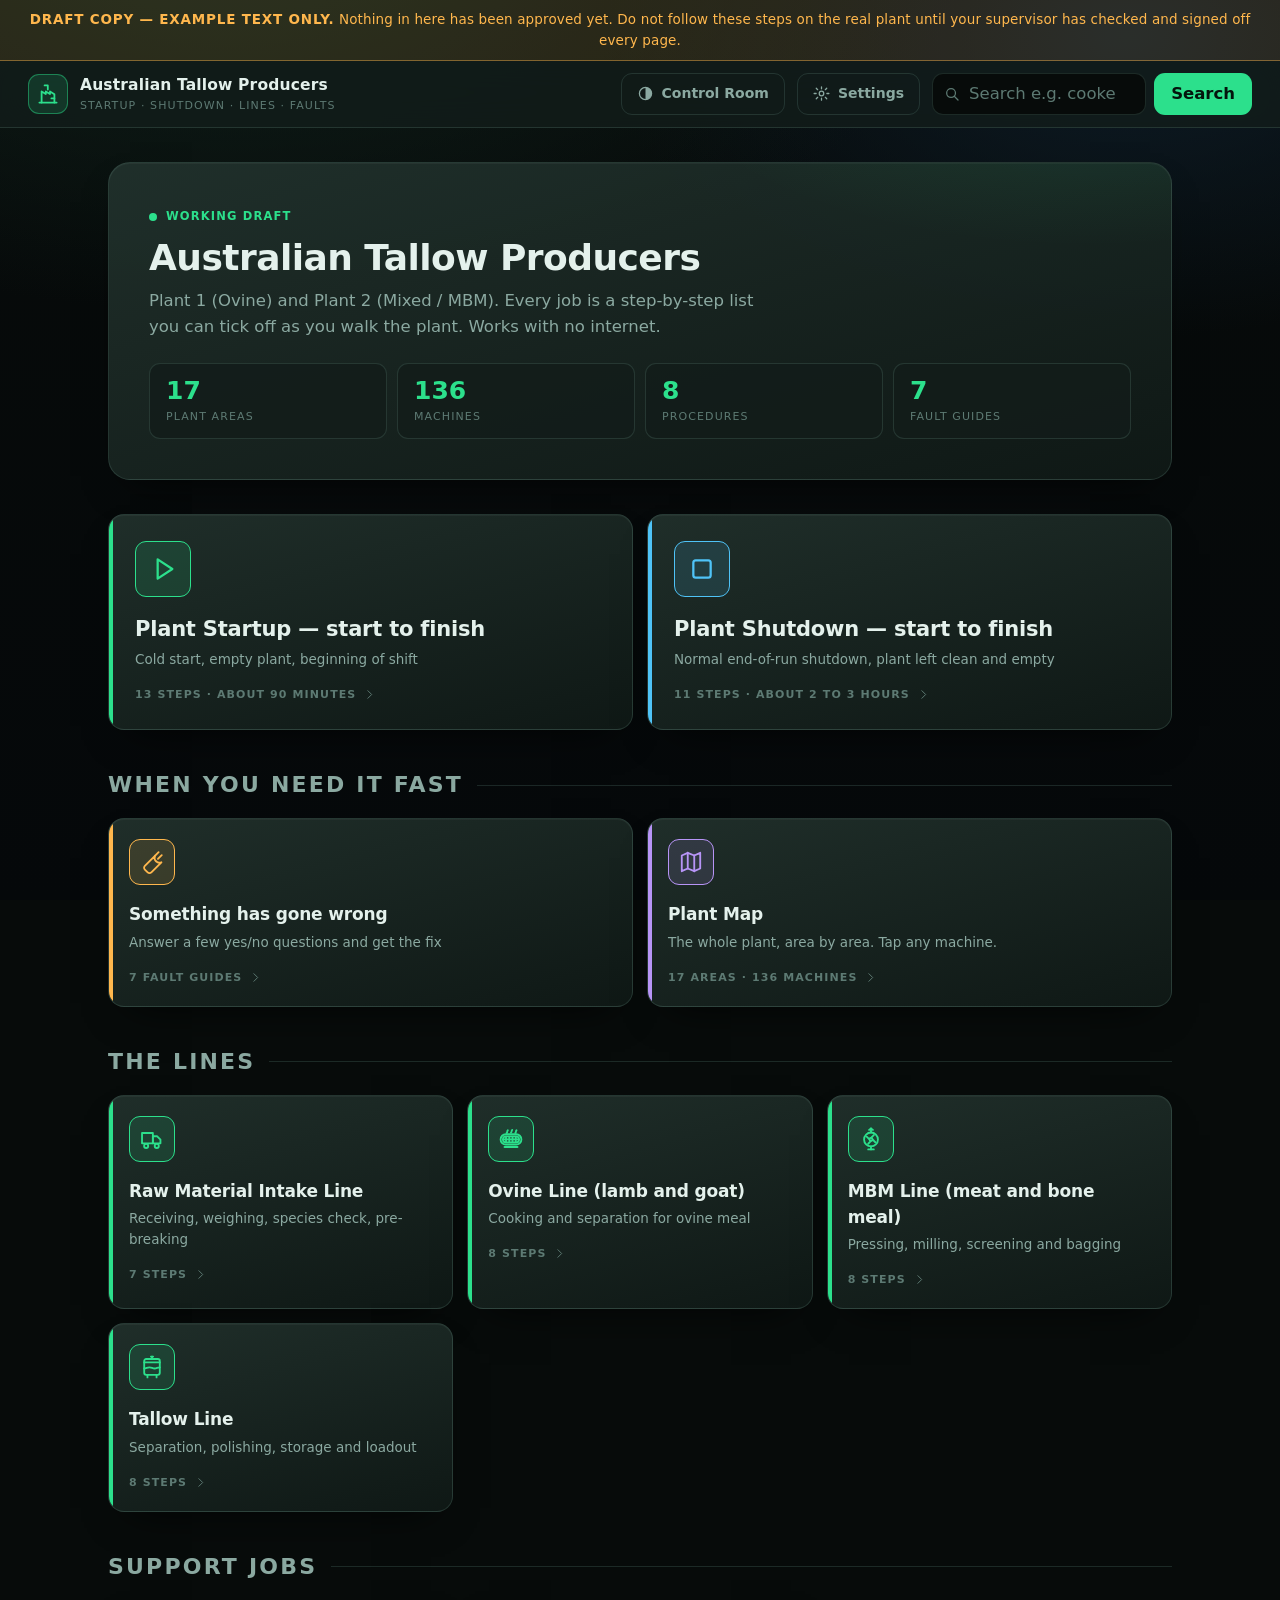
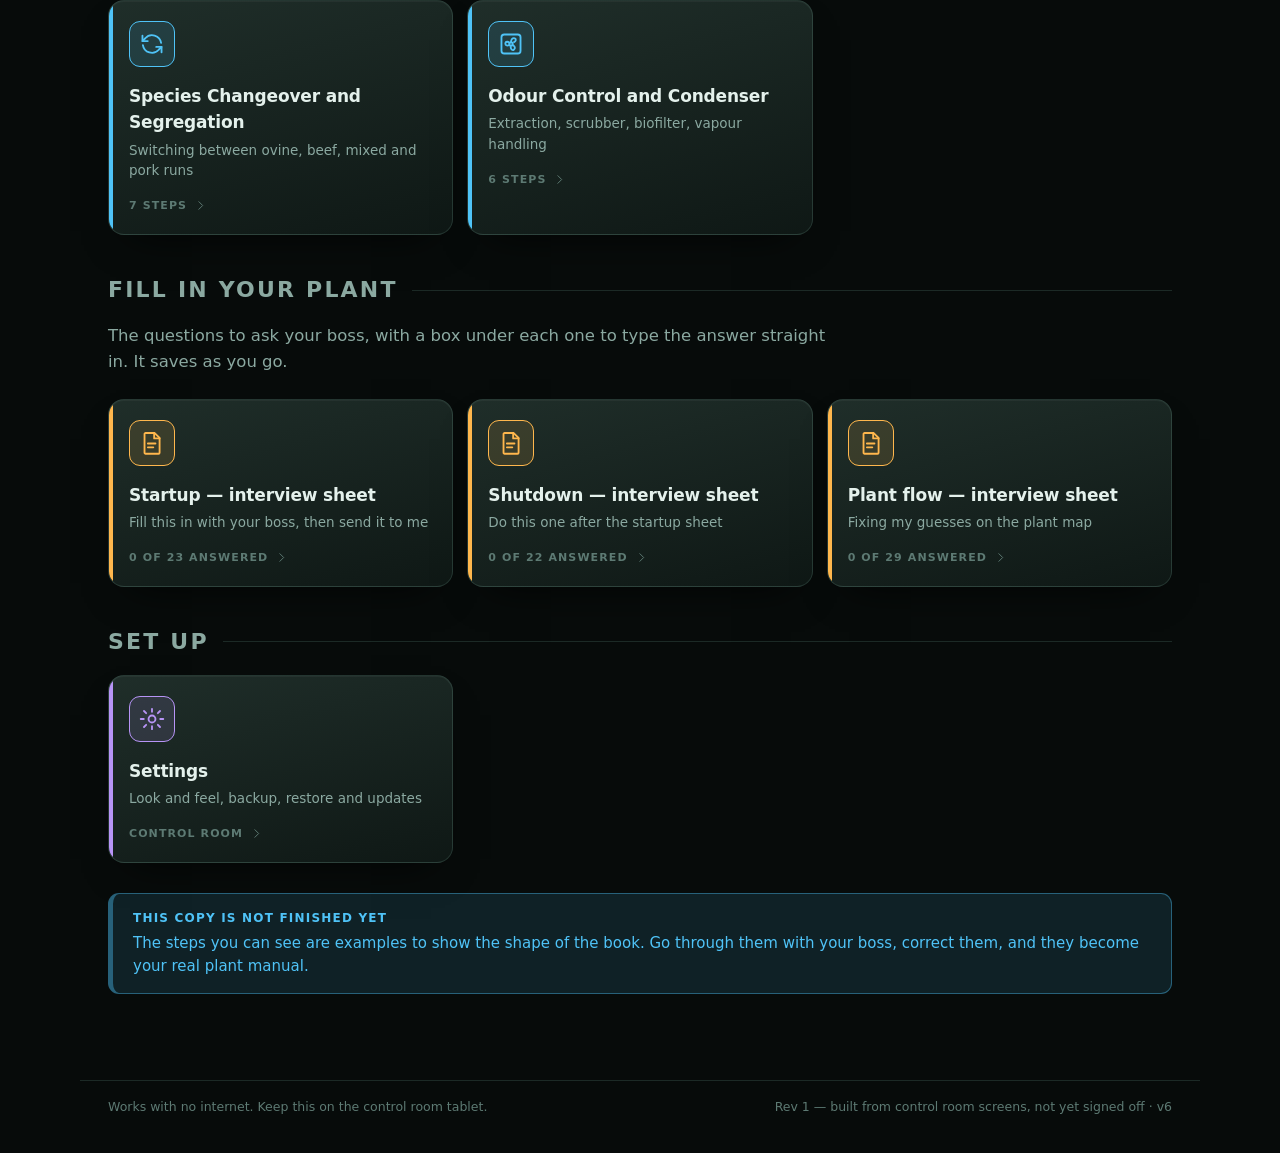
==== PLANT-GUIDE-single-file.html @ 48bd06cc "Add files via upload" ====
<!DOCTYPE html>
<html lang="en" data-theme="control">
<head>
<meta charset="utf-8">
<meta name="viewport" content="width=device-width, initial-scale=1, viewport-fit=cover">
<meta name="theme-color" content="#0d1714">
<meta name="mobile-web-app-capable" content="yes">
<meta name="apple-mobile-web-app-capable" content="yes">
<meta name="apple-mobile-web-app-status-bar-style" content="black-translucent">
<meta name="apple-mobile-web-app-title" content="Plant Guide">
<title>Plant Guide — Startup, Shutdown, Lines &amp; Troubleshooting</title>
<!-- Single-file copy. Built by build-one-file.js on 2026-10-07. Edit the folder, not this file. -->
<link rel="icon" href="[data-uri]" type="image/svg+xml">
<style>
/* =============================================================
   PLANT GUIDE — styles
   -------------------------------------------------------------
   Two complete looks, switched by the data-theme attribute on
   <html>:

     data-theme="control"      Control Room  — dark, glowing,
                               like the FactoryTalk screens.
     data-theme="industrial"   Bold Industrial — high contrast,
                               heavy type, safety-sign feel.

   Everything below is driven by the variables in each theme
   block, so adding a third look later means adding one block.
   ============================================================= */

/* =============================================================
   1. THEME: CONTROL ROOM (dark)
   ============================================================= */

:root,
[data-theme="control"] {
  --bg:            #070b0a;
  --bg-grad:       radial-gradient(1200px 620px at 18% -8%, #10211b 0%, transparent 62%),
                   radial-gradient(900px 520px at 88% 4%, #0d1b26 0%, transparent 58%),
                   linear-gradient(180deg, #070b0a 0%, #05080a 100%);
  --panel:         rgba(19, 29, 26, .82);
  --panel-solid:   #121c19;
  --panel-raised:  linear-gradient(165deg, rgba(34,50,45,.92) 0%, rgba(16,26,23,.92) 100%);
  --panel-hover:   rgba(27, 42, 37, .92);
  --line:          rgba(104, 150, 136, .22);
  --line-strong:   rgba(104, 150, 136, .40);

  --ink:           #e4f1ec;
  --ink-soft:      #8ba9a1;
  --ink-faint:     #5d7a73;

  --accent:        #2ce08c;
  --accent-ink:    #04150d;
  --accent-soft:   rgba(44, 224, 140, .14);
  --accent-line:   rgba(44, 224, 140, .45);

  --amber:         #ffb74d;
  --amber-soft:    rgba(255, 183, 77, .12);
  --amber-line:    rgba(255, 183, 77, .42);

  --red:           #ff6b60;
  --red-soft:      rgba(255, 107, 96, .12);
  --red-line:      rgba(255, 107, 96, .42);

  --blue:          #4fc3f7;
  --blue-soft:     rgba(79, 195, 247, .12);
  --blue-line:     rgba(79, 195, 247, .40);

  --violet:        #b794f6;

  --radius:        16px;
  --radius-sm:     11px;
  --radius-lg:     22px;

  --shadow:        0 1px 0 rgba(255,255,255,.04) inset,
                   0 18px 40px -22px rgba(0,0,0,.9);
  --shadow-lift:   0 1px 0 rgba(255,255,255,.07) inset,
                   0 26px 54px -20px rgba(0,0,0,.95);
  --glow:          0 0 0 1px var(--accent-line), 0 0 26px -6px rgba(44,224,140,.45);

  --font:          ui-sans-serif, system-ui, -apple-system, "Segoe UI", Roboto, Helvetica, Arial, sans-serif;
  --font-mono:     ui-monospace, "SF Mono", SFMono-Regular, Menlo, Consolas, "Liberation Mono", monospace;
  --head-weight:   700;
  --head-tracking: -0.015em;
  --head-transform:none;
  --label-tracking:.10em;

  --border-w:      1px;
  --tile-skin:     var(--panel-raised);
  --map-canvas:    #080e0c;
  --map-grid:      rgba(104, 150, 136, .09);
  --map-node:      rgba(22, 34, 30, .96);
  --flow-anim:     1;
}

/* =============================================================
   2. THEME: BOLD INDUSTRIAL (high contrast)
   ============================================================= */

[data-theme="industrial"] {
  --bg:            #e8e4da;
  --bg-grad:       linear-gradient(180deg, #edeae1 0%, #e2ded3 100%);
  --panel:         #ffffff;
  --panel-solid:   #ffffff;
  --panel-raised:  #ffffff;
  --panel-hover:   #fffdf2;
  --line:          #15130f;
  --line-strong:   #15130f;

  --ink:           #15130f;
  --ink-soft:      #4e4a42;
  --ink-faint:     #6f6a60;

  --accent:        #0b7a3f;
  --accent-ink:    #ffffff;
  --accent-soft:   #d8f0e2;
  --accent-line:   #0b7a3f;

  --amber:         #a35a00;
  --amber-soft:    #ffd400;
  --amber-line:    #15130f;

  --red:           #b3160f;
  --red-soft:      #ffd9d6;
  --red-line:      #15130f;

  --blue:          #11399e;
  --blue-soft:     #d9e2ff;
  --blue-line:     #15130f;

  --violet:        #5b2bb8;

  --radius:        4px;
  --radius-sm:     3px;
  --radius-lg:     6px;

  --shadow:        5px 5px 0 0 #15130f;
  --shadow-lift:   8px 8px 0 0 #15130f;
  --glow:          0 0 0 3px #ffd400, 5px 5px 0 0 #15130f;

  --font:          ui-sans-serif, system-ui, -apple-system, "Segoe UI", Roboto, Helvetica, Arial, sans-serif;
  --font-mono:     ui-monospace, "SF Mono", SFMono-Regular, Menlo, Consolas, "Liberation Mono", monospace;
  --head-weight:   900;
  --head-tracking: -0.02em;
  --head-transform:uppercase;
  --label-tracking:.14em;

  --border-w:      3px;
  --tile-skin:     #ffffff;
  --map-canvas:    #faf8f3;
  --map-grid:      rgba(21, 19, 15, .09);
  --map-node:      #ffffff;
  --flow-anim:     0;
}

/* =============================================================
   3. RESET AND BASE
   ============================================================= */

* { box-sizing: border-box; }

html, body { margin: 0; padding: 0; }

html {
  background: var(--bg);
  -webkit-text-size-adjust: 100%;
}

body {
  font-family: var(--font);
  background: var(--bg);
  background-image: var(--bg-grad);
  background-attachment: fixed;
  color: var(--ink);
  font-size: 16.5px;
  line-height: 1.55;
  min-height: 100vh;
  overflow-x: hidden;
}

button, input, textarea, select { font: inherit; color: inherit; }
button { -webkit-tap-highlight-color: transparent; }

:focus-visible {
  outline: 3px solid var(--accent);
  outline-offset: 2px;
  border-radius: var(--radius-sm);
}

h1 {
  font-size: clamp(25px, 3.4vw, 36px);
  font-weight: var(--head-weight);
  letter-spacing: var(--head-tracking);
  text-transform: var(--head-transform);
  margin: 0 0 8px;
  line-height: 1.12;
}

h2 {
  font-size: clamp(18px, 2vw, 22px);
  font-weight: var(--head-weight);
  letter-spacing: var(--label-tracking);
  text-transform: uppercase;
  margin: 38px 0 16px;
  color: var(--ink-soft);
  display: flex;
  align-items: center;
  gap: 14px;
}
h2::after {
  content: "";
  flex: 1;
  height: var(--border-w);
  background: var(--line);
}
[data-theme="industrial"] h2 { color: var(--ink); }

h3 {
  margin: 0 0 12px;
  font-size: 16px;
  font-weight: 800;
  letter-spacing: var(--label-tracking);
  text-transform: uppercase;
  color: var(--ink-soft);
}
[data-theme="industrial"] h3 { color: var(--ink); }

.lede { color: var(--ink-soft); margin: 0 0 24px; max-width: 70ch; }

.num { font-variant-numeric: tabular-nums; font-feature-settings: "tnum"; }

/* =============================================================
   4. DRAFT BANNER
   ============================================================= */

.draft-banner {
  position: relative;
  padding: 9px 18px;
  font-size: 13.5px;
  text-align: center;
  color: var(--amber);
  background: var(--amber-soft);
  border-bottom: var(--border-w) solid var(--amber-line);
  letter-spacing: .01em;
}
.draft-banner strong { letter-spacing: .06em; }

[data-theme="industrial"] .draft-banner {
  color: var(--ink);
  background: repeating-linear-gradient(
    135deg, #ffd400 0 18px, #15130f 18px 36px
  );
  padding: 0;
  border-bottom: 3px solid #15130f;
}
[data-theme="industrial"] .draft-banner > span {
  display: block;
  background: #ffd400;
  margin: 5px 0;
  padding: 7px 18px;
  font-weight: 800;
}

/* =============================================================
   5. TOP BAR
   ============================================================= */

.topbar {
  position: sticky;
  top: 0;
  z-index: 40;
  display: flex;
  align-items: center;
  gap: 12px;
  padding: 12px clamp(14px, 3vw, 28px);
  background: var(--panel);
  border-bottom: var(--border-w) solid var(--line);
  backdrop-filter: blur(16px) saturate(140%);
  -webkit-backdrop-filter: blur(16px) saturate(140%);
}
[data-theme="industrial"] .topbar {
  background: #15130f;
  backdrop-filter: none;
  -webkit-backdrop-filter: none;
  border-bottom: 3px solid #15130f;
}

.brand {
  display: flex; align-items: center; gap: 12px;
  min-width: 0; margin-right: auto;
  color: inherit; text-decoration: none;
}
.brand:hover .brand-name { color: var(--accent); }
[data-theme="industrial"] .brand:hover .brand-name { color: #ffd400; }

.brand-mark {
  flex: 0 0 auto;
  width: 40px; height: 40px;
  display: grid; place-items: center;
  border-radius: var(--radius-sm);
  background: var(--accent-soft);
  border: var(--border-w) solid var(--accent-line);
  color: var(--accent);
}
[data-theme="industrial"] .brand-mark {
  background: #ffd400; border-color: #ffd400; color: #15130f;
}
.brand-mark svg { width: 24px; height: 24px; }

.brand-text { display: flex; flex-direction: column; min-width: 0; }
.brand-name {
  font-weight: 800;
  font-size: 15.5px;
  letter-spacing: .01em;
  white-space: nowrap; overflow: hidden; text-overflow: ellipsis;
}
.brand-sub {
  font-size: 11px;
  color: var(--ink-faint);
  letter-spacing: var(--label-tracking);
  text-transform: uppercase;
  white-space: nowrap; overflow: hidden; text-overflow: ellipsis;
}
[data-theme="industrial"] .brand-name { color: #fff; }
[data-theme="industrial"] .brand-sub { color: #b8b2a6; }

.nav-btn {
  flex: 0 0 auto;
  height: 42px;
  padding: 0 15px;
  display: inline-flex; align-items: center; gap: 8px;
  border: var(--border-w) solid var(--line);
  border-radius: var(--radius-sm);
  background: transparent;
  color: var(--ink-soft);
  font-size: 14px; font-weight: 700;
  cursor: pointer;
  transition: background .14s, color .14s, border-color .14s, transform .08s;
}
.nav-btn svg { width: 17px; height: 17px; flex: 0 0 auto; }
.nav-btn:hover { color: var(--ink); border-color: var(--line-strong); background: var(--panel-hover); }
.nav-btn:active { transform: translateY(1px); }
[data-theme="industrial"] .nav-btn {
  border-color: #4a453c; color: #e8e4da; background: #241f19;
}
[data-theme="industrial"] .nav-btn:hover { background: #ffd400; color: #15130f; border-color: #ffd400; }

.search { display: flex; gap: 8px; flex: 0 1 320px; min-width: 0; }
.search-wrap { position: relative; flex: 1 1 auto; min-width: 0; }
.search-wrap svg {
  position: absolute; left: 12px; top: 50%; transform: translateY(-50%);
  width: 16px; height: 16px; color: var(--ink-faint); pointer-events: none;
}
.search input {
  width: 100%;
  height: 42px;
  padding: 0 14px 0 36px;
  border: var(--border-w) solid var(--line);
  border-radius: var(--radius-sm);
  background: var(--bg);
  color: var(--ink);
}
.search input::placeholder { color: var(--ink-faint); }
.search input:focus { border-color: var(--accent-line); outline: none; box-shadow: var(--glow); }
[data-theme="industrial"] .search input { background: #fff; border-color: #15130f; }

.search button {
  height: 42px; padding: 0 16px;
  border: var(--border-w) solid var(--accent-line);
  border-radius: var(--radius-sm);
  background: var(--accent); color: var(--accent-ink);
  font-weight: 800; cursor: pointer;
  transition: filter .14s, transform .08s;
}
.search button:hover { filter: brightness(1.1); }
.search button:active { transform: translateY(1px); }

/* =============================================================
   6. LAYOUT
   ============================================================= */

.view {
  max-width: 1120px;
  margin: 0 auto;
  padding: clamp(20px, 3vw, 34px) clamp(14px, 3vw, 28px) 70px;
  animation: pageIn .26s cubic-bezier(.2, .7, .3, 1);
}
.view.wide { max-width: none; padding-left: clamp(10px, 2vw, 20px); padding-right: clamp(10px, 2vw, 20px); }

@keyframes pageIn {
  from { opacity: 0; transform: translateY(10px); }
  to   { opacity: 1; transform: none; }
}
@media (prefers-reduced-motion: reduce) {
  .view { animation: none; }
}

.footer {
  max-width: 1120px;
  margin: 0 auto;
  padding: 16px clamp(14px, 3vw, 28px) 36px;
  display: flex; justify-content: space-between; gap: 14px; flex-wrap: wrap;
  color: var(--ink-faint);
  font-size: 12.5px;
  border-top: var(--border-w) solid var(--line);
}

/* =============================================================
   7. HERO (home)
   ============================================================= */

.hero {
  position: relative;
  overflow: hidden;
  border: var(--border-w) solid var(--line);
  border-radius: var(--radius-lg);
  background: var(--panel-raised);
  box-shadow: var(--shadow);
  padding: clamp(22px, 4vw, 40px);
  margin: 0 0 34px;
}
.hero::before {
  content: "";
  position: absolute; inset: 0;
  background:
    radial-gradient(640px 300px at 92% -40%, var(--accent-soft) 0%, transparent 70%),
    linear-gradient(90deg, transparent 0%, transparent 100%);
  pointer-events: none;
}
[data-theme="industrial"] .hero::before { display: none; }
[data-theme="industrial"] .hero {
  border-left: 14px solid #ffd400;
}
.hero > * { position: relative; }

.hero-eyebrow {
  display: inline-flex; align-items: center; gap: 9px;
  font-size: 11.5px; font-weight: 800;
  letter-spacing: var(--label-tracking); text-transform: uppercase;
  color: var(--accent);
  margin: 0 0 12px;
}
.hero-eyebrow .pulse {
  width: 8px; height: 8px; border-radius: 50%;
  background: var(--accent);
  box-shadow: 0 0 0 0 var(--accent);
  animation: pulse 2.4s ease-out infinite;
}
@keyframes pulse {
  0%   { box-shadow: 0 0 0 0 var(--accent-line); }
  70%  { box-shadow: 0 0 0 10px transparent; }
  100% { box-shadow: 0 0 0 0 transparent; }
}
.hero h1 { margin-bottom: 10px; }
.hero-sub { color: var(--ink-soft); margin: 0; max-width: 60ch; }

.hero-stats {
  display: flex; flex-wrap: wrap; gap: 10px;
  margin: 24px 0 0;
}
.stat {
  flex: 1 1 128px;
  padding: 13px 16px;
  border: var(--border-w) solid var(--line);
  border-radius: var(--radius-sm);
  background: var(--panel);
}
.stat b {
  display: block;
  font-size: 25px; font-weight: 800; line-height: 1.1;
  font-variant-numeric: tabular-nums;
  color: var(--accent);
}
[data-theme="industrial"] .stat b { color: var(--ink); }
.stat span {
  display: block; margin-top: 3px;
  font-size: 11px; letter-spacing: var(--label-tracking); text-transform: uppercase;
  color: var(--ink-faint);
}

/* =============================================================
   8. TILES
   ============================================================= */

.tile-grid {
  display: grid;
  grid-template-columns: repeat(auto-fill, minmax(258px, 1fr));
  gap: 14px;
}
.tile-grid.two { grid-template-columns: repeat(auto-fit, minmax(330px, 1fr)); }

.tile {
  position: relative;
  display: flex; flex-direction: column; gap: 4px;
  text-align: left; width: 100%; cursor: pointer;
  padding: 20px;
  border: var(--border-w) solid var(--line);
  border-radius: var(--radius);
  background: var(--tile-skin);
  box-shadow: var(--shadow);
  color: var(--ink);
  overflow: hidden;
  transition: transform .14s cubic-bezier(.2,.7,.3,1), box-shadow .14s, border-color .14s;
}
.tile::after {
  content: "";
  position: absolute; left: 0; top: 0; bottom: 0; width: 4px;
  background: var(--tile-accent, transparent);
  transition: width .14s;
}
.tile:hover {
  transform: translateY(-3px);
  border-color: var(--tile-accent, var(--line-strong));
  box-shadow: var(--shadow-lift);
}
.tile:hover::after { width: 6px; }
.tile:active { transform: translateY(0); }

.tile-icon {
  width: 46px; height: 46px;
  display: grid; place-items: center;
  margin-bottom: 12px;
  border-radius: var(--radius-sm);
  background: var(--tile-tint, var(--accent-soft));
  border: var(--border-w) solid var(--tile-accent, var(--accent-line));
  color: var(--tile-accent, var(--accent));
  flex: 0 0 auto;
}
.tile-icon svg { width: 26px; height: 26px; }
.tile-icon .glyph { font-size: 22px; line-height: 1; }

.tile-title { font-weight: 800; font-size: 17px; letter-spacing: -.01em; }
.tile-sub { color: var(--ink-soft); font-size: 13.5px; }
.tile-meta {
  margin-top: 12px;
  font-size: 11px; font-weight: 800;
  letter-spacing: var(--label-tracking); text-transform: uppercase;
  color: var(--ink-faint);
  display: flex; align-items: center; gap: 7px;
}

/* the two big ones */
.tile.hero-tile { padding: 26px; }
.tile.hero-tile .tile-title { font-size: 21px; }
.tile.hero-tile .tile-icon { width: 56px; height: 56px; }
.tile.hero-tile .tile-icon svg { width: 32px; height: 32px; }

/* =============================================================
   9. BADGES, CHIPS
   ============================================================= */

.badge {
  display: inline-flex; align-items: center; gap: 6px;
  padding: 4px 11px;
  border-radius: 999px;
  font-size: 11px; font-weight: 800;
  letter-spacing: var(--label-tracking); text-transform: uppercase;
  white-space: nowrap;
  border: var(--border-w) solid;
}
[data-theme="industrial"] .badge { border-radius: 3px; }
.badge.draft { background: var(--amber-soft); color: var(--amber); border-color: var(--amber-line); }
.badge.ok    { background: var(--accent-soft); color: var(--accent); border-color: var(--accent-line); }
.badge.dot::before {
  content: ""; width: 6px; height: 6px; border-radius: 50%; background: currentColor;
}
[data-theme="industrial"] .badge.draft { color: var(--ink); }

.chips { display: flex; flex-wrap: wrap; gap: 8px; margin: 0; padding: 0; list-style: none; }
.chips li {
  padding: 6px 13px;
  font-size: 13.5px; font-weight: 600;
  border: var(--border-w) solid var(--line);
  border-radius: 999px;
  background: var(--panel);
  color: var(--ink-soft);
}
[data-theme="industrial"] .chips li { border-radius: 3px; color: var(--ink); }

/* =============================================================
   10. CALLOUTS
   ============================================================= */

.callout {
  position: relative;
  padding: 15px 18px 15px 20px;
  margin: 0 0 16px;
  border: var(--border-w) solid;
  border-left-width: 5px;
  border-radius: var(--radius-sm);
  font-size: 15px;
}
.callout strong {
  display: block; margin-bottom: 4px;
  font-size: 12px; font-weight: 800;
  letter-spacing: var(--label-tracking); text-transform: uppercase;
}
.callout.danger { background: var(--red-soft);    border-color: var(--red-line);    color: var(--red); }
.callout.warn   { background: var(--amber-soft);  border-color: var(--amber-line);  color: var(--amber); }
.callout.info   { background: var(--blue-soft);   border-color: var(--blue-line);   color: var(--blue); }
.callout.good   { background: var(--accent-soft); border-color: var(--accent-line); color: var(--accent); }
[data-theme="industrial"] .callout { color: var(--ink); }
[data-theme="industrial"] .callout.danger { border-left-color: #b3160f; }
[data-theme="industrial"] .callout.warn   { border-left-color: #ffd400; }
[data-theme="industrial"] .callout.info   { border-left-color: #11399e; }
[data-theme="industrial"] .callout.good   { border-left-color: #0b7a3f; }

/* =============================================================
   11. CARDS
   ============================================================= */

.card {
  padding: 20px;
  margin: 0 0 16px;
  border: var(--border-w) solid var(--line);
  border-radius: var(--radius);
  background: var(--panel);
  box-shadow: var(--shadow);
}
.card-row { display: grid; grid-template-columns: repeat(auto-fit, minmax(270px, 1fr)); gap: 16px; }
.card-row .card { margin: 0; }

.kv {
  display: flex; justify-content: space-between; align-items: baseline; gap: 16px;
  padding: 10px 0;
  border-bottom: 1px solid var(--line);
  font-size: 15px;
}
.kv:last-of-type { border-bottom: 0; padding-bottom: 0; }
.kv > span { color: var(--ink-soft); }
.kv > b { text-align: right; font-variant-numeric: tabular-nums; }

/* readings, shown like instruments */
.gauges { display: grid; grid-template-columns: repeat(auto-fit, minmax(154px, 1fr)); gap: 12px; }
.gauge {
  padding: 15px 16px;
  border: var(--border-w) solid var(--line);
  border-radius: var(--radius-sm);
  background: var(--bg);
  position: relative;
  overflow: hidden;
}
.gauge::before {
  content: "";
  position: absolute; left: 0; right: 0; top: 0; height: 3px;
  background: linear-gradient(90deg, var(--accent), transparent);
}
[data-theme="industrial"] .gauge::before { background: #ffd400; height: 5px; }
.gauge-k {
  display: block;
  font-size: 10.5px; font-weight: 800;
  letter-spacing: var(--label-tracking); text-transform: uppercase;
  color: var(--ink-faint);
  margin-bottom: 6px;
}
.gauge-v {
  display: block;
  font-family: var(--font-mono);
  font-size: 19px; font-weight: 700;
  font-variant-numeric: tabular-nums;
  color: var(--accent);
  line-height: 1.25;
  word-break: break-word;
}
[data-theme="industrial"] .gauge-v { color: var(--ink); }

/* =============================================================
   12. SIGN OFF + PROGRESS
   ============================================================= */

.signoff { display: flex; flex-wrap: wrap; gap: 14px; }
.field { display: flex; flex-direction: column; gap: 5px; flex: 1 1 200px; }
.field > span, .field { font-size: 12px; }
.field > span {
  font-weight: 800; letter-spacing: var(--label-tracking); text-transform: uppercase;
  color: var(--ink-faint);
}
.field input, .field textarea {
  padding: 11px 13px;
  border: var(--border-w) solid var(--line);
  border-radius: var(--radius-sm);
  background: var(--bg);
  color: var(--ink);
  font-size: 15.5px;
}
.field input:focus, .field textarea:focus {
  outline: none; border-color: var(--accent-line); box-shadow: var(--glow);
}
[data-theme="industrial"] .field input,
[data-theme="industrial"] .field textarea { background: #fff; }

.progress-wrap { position: sticky; top: 68px; z-index: 20; margin: 0 0 20px; }
.progress-card {
  display: flex; align-items: center; gap: 16px; flex-wrap: wrap;
  padding: 13px 18px;
  border: var(--border-w) solid var(--line);
  border-radius: var(--radius);
  background: var(--panel);
  box-shadow: var(--shadow);
  backdrop-filter: blur(14px);
  -webkit-backdrop-filter: blur(14px);
}
[data-theme="industrial"] .progress-card { backdrop-filter: none; -webkit-backdrop-filter: none; }
.count {
  font-weight: 800; font-size: 14px; white-space: nowrap;
  font-variant-numeric: tabular-nums;
  letter-spacing: .01em;
}
.bar {
  flex: 1 1 170px; height: 10px;
  border-radius: 999px;
  background: var(--bg);
  border: 1px solid var(--line);
  overflow: hidden;
}
[data-theme="industrial"] .bar { border-radius: 2px; border-width: 2px; height: 14px; }
.bar > span {
  display: block; height: 100%; width: 0;
  background: linear-gradient(90deg, var(--accent), color-mix(in srgb, var(--accent) 60%, var(--blue)));
  box-shadow: 0 0 14px -2px var(--accent);
  transition: width .3s cubic-bezier(.2,.7,.3,1);
}
[data-theme="industrial"] .bar > span { background: #0b7a3f; box-shadow: none; }

.saved-flag { font-size: 12.5px; color: var(--ink-faint); white-space: nowrap; }
.saved-flag.just { color: var(--accent); font-weight: 800; }

/* =============================================================
   13. STEPS
   ============================================================= */

.steps { list-style: none; margin: 0; padding: 0; }

.step {
  position: relative;
  display: flex; gap: 16px; align-items: flex-start;
  padding: 18px 20px;
  margin: 0 0 12px;
  border: var(--border-w) solid var(--line);
  border-radius: var(--radius);
  background: var(--panel);
  box-shadow: var(--shadow);
  transition: border-color .16s, background .16s, transform .1s;
}
.step:hover { border-color: var(--line-strong); }
.step.done {
  background: var(--accent-soft);
  border-color: var(--accent-line);
}
.step.done .step-title { opacity: .62; text-decoration: line-through; text-decoration-thickness: 2px; }

.step-check {
  flex: 0 0 auto;
  width: 30px; height: 30px; margin: 1px 0 0;
  accent-color: var(--accent);
  cursor: pointer;
}
.step-body { flex: 1 1 auto; min-width: 0; }
.step-head { display: flex; align-items: flex-start; gap: 11px; }

.step-no {
  flex: 0 0 auto;
  min-width: 28px; height: 28px;
  display: grid; place-items: center;
  padding: 0 7px;
  border-radius: var(--radius-sm);
  background: var(--accent); color: var(--accent-ink);
  font-size: 13px; font-weight: 800;
  font-variant-numeric: tabular-nums;
}
[data-theme="industrial"] .step-no { border: 2px solid #15130f; }
.step-title { font-weight: 700; font-size: 16.5px; }
.step-detail { margin: 10px 0 0; color: var(--ink-soft); }

.step-meta {
  display: flex; gap: 8px; flex-wrap: wrap; margin-top: 12px;
}
.step-meta > span {
  display: inline-flex; align-items: center; gap: 6px;
  padding: 4px 10px;
  border: 1px solid var(--line);
  border-radius: 999px;
  font-size: 12px;
  color: var(--ink-faint);
}
[data-theme="industrial"] .step-meta > span { border-radius: 3px; border-width: 2px; color: var(--ink-soft); }
.step-meta b { color: var(--ink); font-weight: 700; }

.step-checks { margin: 12px 0 0; padding: 0; list-style: none; }
.step-checks li {
  position: relative;
  padding: 3px 0 3px 24px;
  font-size: 14.5px;
  color: var(--ink-soft);
}
.step-checks li::before {
  content: "";
  position: absolute; left: 2px; top: 10px;
  width: 11px; height: 6px;
  border-left: 2.4px solid var(--accent);
  border-bottom: 2.4px solid var(--accent);
  transform: rotate(-45deg);
}

/* alarms are not good news, so they do not get a green tick */
.step-checks.alarm li::before {
  width: 9px; height: 9px;
  top: 9px; left: 3px;
  border: 0; border-radius: 50%;
  background: var(--red);
  transform: none;
  box-shadow: 0 0 0 3px var(--red-soft);
}

.step-warn {
  margin-top: 12px;
  padding: 11px 14px;
  border: var(--border-w) solid var(--red-line);
  border-left-width: 4px;
  border-radius: var(--radius-sm);
  background: var(--red-soft);
  color: var(--red);
  font-size: 14px;
}
[data-theme="industrial"] .step-warn { color: var(--ink); }
.step-warn b { letter-spacing: .04em; text-transform: uppercase; font-size: 12px; }

/* =============================================================
   14. BUTTONS
   ============================================================= */

.btn-row { display: flex; gap: 10px; flex-wrap: wrap; margin: 22px 0; }

.btn {
  display: inline-flex; align-items: center; justify-content: center; gap: 9px;
  min-height: 46px;
  padding: 11px 19px;
  border: var(--border-w) solid var(--line);
  border-radius: var(--radius-sm);
  background: var(--panel);
  color: var(--ink);
  font-weight: 700; font-size: 15px;
  cursor: pointer;
  transition: background .14s, border-color .14s, transform .08s, box-shadow .14s;
}
.btn svg { width: 17px; height: 17px; flex: 0 0 auto; }
.btn:hover { border-color: var(--line-strong); background: var(--panel-hover); }
.btn:active { transform: translateY(1px); }

.btn.primary {
  background: var(--accent); border-color: var(--accent-line); color: var(--accent-ink);
}
.btn.primary:hover { filter: brightness(1.1); background: var(--accent); }
.btn.ghost { background: transparent; }
.btn.danger { background: var(--red-soft); border-color: var(--red-line); color: var(--red); }
[data-theme="industrial"] .btn.danger { color: var(--ink); }
.btn.small { min-height: 36px; padding: 6px 13px; font-size: 13.5px; }
.btn.wide { width: 100%; }

[data-theme="industrial"] .btn { box-shadow: 3px 3px 0 0 #15130f; }
[data-theme="industrial"] .btn:active { box-shadow: 1px 1px 0 0 #15130f; transform: translate(2px, 2px); }

/* =============================================================
   15. TROUBLESHOOTING
   ============================================================= */

.ask-card {
  padding: clamp(22px, 3.4vw, 34px);
  border: var(--border-w) solid var(--line);
  border-radius: var(--radius-lg);
  background: var(--panel-raised);
  box-shadow: var(--shadow-lift);
  position: relative;
  overflow: hidden;
}
.ask-card::before {
  content: "";
  position: absolute; inset: 0;
  background: radial-gradient(520px 240px at 86% -30%, var(--amber-soft) 0%, transparent 70%);
  pointer-events: none;
}
[data-theme="industrial"] .ask-card::before { display: none; }
.ask-card > * { position: relative; }

.ask-step {
  font-size: 11.5px; font-weight: 800;
  letter-spacing: var(--label-tracking); text-transform: uppercase;
  color: var(--amber);
  margin: 0 0 10px;
}
.ask-q { font-size: clamp(20px, 2.6vw, 26px); font-weight: 800; margin: 0 0 8px; line-height: 1.25; }
.ask-hint { color: var(--ink-soft); margin: 0 0 22px; }

.ask-options { display: grid; gap: 11px; }
.ask-option {
  display: flex; align-items: center; gap: 14px;
  text-align: left; cursor: pointer;
  padding: 17px 19px;
  border: var(--border-w) solid var(--line);
  border-radius: var(--radius);
  background: var(--panel);
  color: var(--ink);
  font-weight: 700; font-size: 16.5px;
  transition: border-color .14s, background .14s, transform .1s;
}
.ask-option:hover {
  border-color: var(--accent-line); background: var(--accent-soft); transform: translateX(3px);
}
.ask-option .key {
  flex: 0 0 auto;
  width: 28px; height: 28px;
  display: grid; place-items: center;
  border: var(--border-w) solid var(--line);
  border-radius: var(--radius-sm);
  font-size: 13px; font-weight: 800;
  color: var(--ink-faint);
}
.ask-option:hover .key { border-color: var(--accent-line); color: var(--accent); }

.trail { list-style: none; margin: 0 0 20px; padding: 0; }
.trail li {
  display: flex; gap: 10px; align-items: baseline;
  padding: 9px 0 9px 16px;
  border-left: var(--border-w) solid var(--line);
  font-size: 14px; color: var(--ink-faint);
  position: relative;
}
.trail li::before {
  content: "";
  position: absolute; left: -5px; top: 15px;
  width: 8px; height: 8px; border-radius: 50%;
  background: var(--accent-line);
}
.trail b { color: var(--ink); }

.fix-head {
  display: flex; align-items: center; gap: 14px;
  padding: 18px 20px;
  margin: 0 0 18px;
  border: var(--border-w) solid var(--accent-line);
  border-radius: var(--radius);
  background: var(--accent-soft);
}
.fix-head h2 {
  margin: 0; color: var(--accent); font-size: clamp(18px, 2.4vw, 23px);
  letter-spacing: var(--head-tracking); text-transform: none;
}
.fix-head h2::after { display: none; }
[data-theme="industrial"] .fix-head h2 { color: var(--ink); }
.fix-head .tick {
  flex: 0 0 auto; width: 38px; height: 38px;
  display: grid; place-items: center;
  border-radius: 50%;
  background: var(--accent); color: var(--accent-ink);
}
[data-theme="industrial"] .fix-head .tick { border-radius: 3px; border: 2px solid #15130f; }

/* =============================================================
   16. RESULT ROWS (search, fault list)
   ============================================================= */

.result {
  display: flex; align-items: center; gap: 15px;
  width: 100%; text-align: left; cursor: pointer;
  padding: 15px 18px;
  margin: 0 0 10px;
  border: var(--border-w) solid var(--line);
  border-radius: var(--radius);
  background: var(--panel);
  color: var(--ink);
  transition: border-color .14s, background .14s, transform .1s;
}
.result:hover { border-color: var(--accent-line); background: var(--panel-hover); transform: translateX(3px); }
.result-ico {
  flex: 0 0 auto; width: 40px; height: 40px;
  display: grid; place-items: center;
  border: var(--border-w) solid var(--line);
  border-radius: var(--radius-sm);
  background: var(--bg);
  color: var(--accent);
  font-size: 19px;
}
.result-ico svg { width: 22px; height: 22px; }
.result-body { min-width: 0; flex: 1 1 auto; }
.result-kind {
  display: block;
  font-size: 10.5px; font-weight: 800;
  letter-spacing: var(--label-tracking); text-transform: uppercase;
  color: var(--ink-faint);
}
.result-title { display: block; font-weight: 700; margin: 2px 0; }
.result-snip { display: block; color: var(--ink-soft); font-size: 13.5px; }
.result-go { flex: 0 0 auto; color: var(--ink-faint); }
.result:hover .result-go { color: var(--accent); }

.empty {
  padding: 46px 20px; text-align: center;
  color: var(--ink-faint);
  border: var(--border-w) dashed var(--line);
  border-radius: var(--radius);
}

/* =============================================================
   17. PLANT MAP — full area, no squinting
   ============================================================= */

.map-page {
  display: flex; flex-direction: column;
  gap: 12px;
}

.map-head {
  display: flex; align-items: center; gap: 16px; flex-wrap: wrap;
}
.map-head h1 { margin: 0; }
.map-head .lede { margin: 0; }
.map-headtext { min-width: 0; flex: 1 1 320px; }

/* the stage fills what is left of the screen */
.map-stage {
  position: relative;
  height: var(--stage-h, 70vh);
  min-height: 380px;
  border: var(--border-w) solid var(--line);
  border-radius: var(--radius);
  background: var(--map-canvas);
  background-image:
    linear-gradient(var(--map-grid) 1px, transparent 1px),
    linear-gradient(90deg, var(--map-grid) 1px, transparent 1px);
  background-size: 34px 34px;
  box-shadow: var(--shadow);
  overflow: hidden;
}

.map-scroll {
  position: absolute; inset: 0;
  overflow: auto;
  cursor: grab;
  -webkit-overflow-scrolling: touch;
  display: grid; place-items: center;
  /* room for the floating controls so no machine ever hides under them */
  padding: 66px 16px 54px;
}
.map-scroll.grabbing { cursor: grabbing; }
.plantmap { display: block; max-width: none; }

/* floating glass controls over the map */
.map-overlay {
  position: absolute;
  z-index: 6;
  display: flex; gap: 8px; align-items: center; flex-wrap: wrap;
  padding: 8px;
  border: var(--border-w) solid var(--line);
  border-radius: var(--radius-sm);
  background: var(--panel);
  backdrop-filter: blur(14px) saturate(150%);
  -webkit-backdrop-filter: blur(14px) saturate(150%);
  box-shadow: var(--shadow);
  max-width: calc(100% - 24px);
}
[data-theme="industrial"] .map-overlay { backdrop-filter: none; -webkit-backdrop-filter: none; }
.map-overlay.tl { top: 12px; left: 12px; }
.map-overlay.tr { top: 12px; right: 12px; }
.map-overlay.br { bottom: 12px; right: 12px; }
.map-overlay.bl { bottom: 12px; left: 12px; font-size: 12px; color: var(--ink-faint); padding: 7px 12px; }

.map-chip {
  display: inline-flex; align-items: center; gap: 7px;
  padding: 6px 12px;
  border: var(--border-w) solid var(--line);
  border-radius: 999px;
  background: transparent;
  color: var(--ink-faint);
  font-size: 12.5px; font-weight: 700;
  cursor: pointer;
  transition: color .14s, border-color .14s, background .14s;
}
[data-theme="industrial"] .map-chip { border-radius: 3px; }
.map-chip .dot {
  width: 10px; height: 10px; border-radius: 50%;
  border: 2px solid var(--chip, currentColor);
  background: transparent;
}
.map-chip.on { color: var(--ink); border-color: var(--chip); background: var(--panel-hover); }
.map-chip.on .dot { background: var(--chip); box-shadow: 0 0 8px -1px var(--chip); }

.icon-btn {
  width: 38px; height: 38px;
  display: grid; place-items: center;
  border: var(--border-w) solid var(--line);
  border-radius: var(--radius-sm);
  background: transparent;
  color: var(--ink-soft);
  cursor: pointer;
  transition: color .14s, border-color .14s, background .14s;
}
.icon-btn:hover { color: var(--ink); border-color: var(--line-strong); background: var(--panel-hover); }
.icon-btn svg { width: 18px; height: 18px; }
.icon-btn.wide {
  width: auto; padding: 0 13px;
  display: inline-flex; align-items: center; gap: 8px;
  font-size: 13px; font-weight: 700; white-space: nowrap;
}
.zoom-val {
  min-width: 48px; text-align: center;
  font-size: 12.5px; font-variant-numeric: tabular-nums;
  color: var(--ink-faint);
}

/* true full screen for the map */
body.map-full { overflow: hidden; }
body.map-full .topbar,
body.map-full .draft-banner,
body.map-full .footer { display: none; }
body.map-full .view { padding: 0; max-width: none; }
body.map-full .map-head,
body.map-full .map-extra { display: none; }
body.map-full .map-stage {
  position: fixed; inset: 0;
  height: 100vh; width: 100vw;
  border: 0; border-radius: 0;
  z-index: 100;
}

/* svg text inside the map */
.mnode { cursor: pointer; }
.mnode .hit { fill: transparent; }
.mnode:hover .plate { filter: brightness(1.14); }
.map-nodelabel { font-family: var(--font); font-size: 11.5px; font-weight: 700; text-anchor: middle; pointer-events: none; }
.map-tag       { font-family: var(--font-mono); font-size: 10.5px; font-weight: 700; text-anchor: middle; pointer-events: none; letter-spacing: .02em; }
.area-label    { font-family: var(--font); font-size: 13.5px; font-weight: 800; pointer-events: none; }
.area-count    { font-family: var(--font); font-size: 11px; font-weight: 600; pointer-events: none; }
.map-edgelabel {
  font-family: var(--font); font-size: 10.5px; font-weight: 700;
  text-anchor: middle; pointer-events: none;
  paint-order: stroke; stroke: var(--map-canvas); stroke-width: 4px; stroke-linejoin: round;
}
.map-guess { font-family: var(--font); font-size: 12px; font-weight: 800; text-anchor: middle; pointer-events: none; }
.flow { stroke-dasharray: 7 7; animation: flow 1.1s linear infinite; }
@keyframes flow { to { stroke-dashoffset: -14; } }
@media (prefers-reduced-motion: reduce) { .flow { animation: none; } }
[data-theme="industrial"] .flow { animation: none; stroke-dasharray: 8 6; }

/* area legend under the map */
.legend-inline { display: flex; flex-wrap: wrap; gap: 8px; }
.plant-chip {
  padding: 5px 12px;
  border: var(--border-w) solid;
  border-radius: 999px;
  font-size: 12.5px; font-weight: 700;
}
[data-theme="industrial"] .plant-chip { border-radius: 3px; border-color: #15130f; }

/* =============================================================
   18. MACHINE / AREA HEADER
   ============================================================= */

.machine-head {
  display: flex; align-items: center; gap: 18px; flex-wrap: wrap;
  padding: 20px 22px;
  margin: 0 0 18px;
  border: var(--border-w) solid var(--line);
  border-left-width: 6px;
  border-radius: var(--radius);
  background: var(--panel-raised);
  box-shadow: var(--shadow);
}
.machine-icon {
  flex: 0 0 auto;
  width: 68px; height: 68px;
  display: grid; place-items: center;
  border: var(--border-w) solid var(--line);
  border-radius: var(--radius-sm);
  background: var(--bg);
}
.machine-headtext { min-width: 0; flex: 1 1 260px; }
.machine-head h1 { font-size: clamp(21px, 2.8vw, 29px); margin: 3px 0 0; }
.machine-tag {
  display: inline-block;
  font-family: var(--font-mono);
  font-size: 12px; font-weight: 700; letter-spacing: .05em;
  padding: 3px 9px;
  border: var(--border-w) solid var(--line);
  border-radius: var(--radius-sm);
  background: var(--bg);
  color: var(--ink-soft);
}

.blank-card { background: transparent; border-style: dashed; }
.blank-card h3 { display: flex; align-items: center; gap: 10px; flex-wrap: wrap; }

.joined { display: grid; grid-template-columns: 1fr 1fr; gap: 20px; }
.joined > div > b {
  display: block; margin-bottom: 10px;
  font-size: 11px; font-weight: 800;
  letter-spacing: var(--label-tracking); text-transform: uppercase;
  color: var(--ink-faint);
}
.joined-list { display: flex; flex-direction: column; gap: 8px; }
.joined-btn {
  display: flex; flex-direction: column; gap: 2px;
  text-align: left; cursor: pointer;
  padding: 11px 13px;
  border: var(--border-w) solid var(--line);
  border-radius: var(--radius-sm);
  background: var(--panel);
  color: var(--ink);
  font-weight: 700; font-size: 14.5px;
  transition: border-color .14s, background .14s, transform .1s;
}
.joined-btn:hover { border-color: var(--accent-line); background: var(--panel-hover); transform: translateX(3px); }
.joined-btn span { font-weight: 500; font-size: 12px; color: var(--ink-faint); }

/* =============================================================
   19. INTERVIEW SHEETS
   ============================================================= */

.qblock { padding: 16px 0; border-top: 1px solid var(--line); }
.card > .qblock:first-of-type { border-top: 0; padding-top: 2px; }
.qlabel { display: block; font-weight: 700; margin: 0 0 5px; font-size: 15.5px; }
.qhint { margin: 0 0 10px; color: var(--ink-faint); font-size: 13.5px; }

.ans {
  width: 100%;
  padding: 12px 14px;
  border: var(--border-w) solid var(--line);
  border-radius: var(--radius-sm);
  background: var(--bg);
  color: var(--ink);
  font: inherit; line-height: 1.5;
}
[data-theme="industrial"] .ans { background: #fff; }
.ans:focus { outline: none; border-color: var(--accent-line); box-shadow: var(--glow); }
textarea.ans { resize: vertical; min-height: 56px; }

.isteps { display: flex; flex-direction: column; gap: 12px; margin: 0 0 14px; }
.istep {
  padding: 16px;
  border: var(--border-w) solid var(--line);
  border-left: 5px solid var(--accent-line);
  border-radius: var(--radius-sm);
  background: var(--panel);
}
.istep-head { display: flex; align-items: center; justify-content: space-between; gap: 12px; margin-bottom: 12px; }
.field.wide { width: 100%; flex: 1 1 100%; margin-bottom: 11px; }
.field.wide:last-child { margin-bottom: 0; }

.sendbox {
  width: 100%;
  font-family: var(--font-mono);
  font-size: 12.5px; line-height: 1.55;
  padding: 14px;
  border: var(--border-w) solid var(--line);
  border-radius: var(--radius-sm);
  background: var(--bg);
  color: var(--ink);
  resize: vertical;
}
[data-theme="industrial"] .sendbox { background: #fff; }

.filepick {
  display: block; width: 100%;
  margin: 0 0 14px;
  padding: 13px;
  border: var(--border-w) dashed var(--line);
  border-radius: var(--radius-sm);
  background: var(--bg);
  font-size: 14.5px;
}

/* =============================================================
   20. THEME PICKER
   ============================================================= */

.theme-grid { display: grid; grid-template-columns: repeat(auto-fit, minmax(230px, 1fr)); gap: 14px; }
.theme-card {
  text-align: left; cursor: pointer;
  padding: 0; overflow: hidden;
  border: var(--border-w) solid var(--line);
  border-radius: var(--radius);
  background: var(--panel);
  color: var(--ink);
  transition: border-color .14s, transform .12s, box-shadow .14s;
}
.theme-card:hover { transform: translateY(-3px); box-shadow: var(--shadow-lift); }
.theme-card.on { border-color: var(--accent); box-shadow: var(--glow); }
.theme-swatch { height: 86px; display: flex; }
.theme-swatch i { flex: 1; }
.theme-card-body { padding: 14px 16px; }
.theme-card-body b { display: block; font-size: 15.5px; }
.theme-card-body span { display: block; font-size: 13px; color: var(--ink-soft); margin-top: 2px; }

/* =============================================================
   21. SMALL SCREENS
   ============================================================= */

@media (max-width: 860px) {
  .joined { grid-template-columns: 1fr; }
}

@media (max-width: 720px) {
  body { font-size: 16px; }
  .topbar { flex-wrap: wrap; row-gap: 10px; }
  .search { flex: 1 1 100%; order: 3; }
  .brand { order: 1; }
  .nav-btn .lbl { display: none; }
  .nav-btn { padding: 0 12px; }
  .progress-wrap { position: static; }
  .hero-stats .stat { flex: 1 1 calc(50% - 10px); }

  /* on a phone the controls stay floating, but the stream filters
     become one row you can swipe, and the zoom bar drops to the
     bottom so the two never sit on top of each other */
  .map-overlay { padding: 6px; gap: 6px; }
  .map-overlay.tl {
    top: 10px; left: 10px; right: 10px;
    max-width: none;
    flex-wrap: nowrap;
    overflow-x: auto;
    -webkit-overflow-scrolling: touch;
    scrollbar-width: none;
  }
  .map-overlay.tl::-webkit-scrollbar { display: none; }
  .map-overlay.tl .map-chip { flex: 0 0 auto; font-size: 11.5px; padding: 5px 10px; }
  .map-overlay.tr { top: auto; bottom: 10px; right: 10px; }
  .map-overlay.bl { display: none; }
  .map-scroll { padding: 62px 12px 66px; }
  .draft-banner { font-size: 12px; padding: 8px 14px; }
}

/* =============================================================
   22. PRINT
   ============================================================= */

@media print {
  .topbar, .footer, .btn-row, .draft-banner, .progress-wrap,
  .map-overlay, .sendbox, .filepick, .theme-grid, .result-go { display: none !important; }

  html, body {
    background: #fff !important;
    background-image: none !important;
    color: #000 !important;
    font-size: 11.5pt;
  }
  .view { max-width: none; padding: 0; animation: none; }
  .card, .step, .hero, .machine-head, .ask-card {
    box-shadow: none !important;
    border: 1px solid #999 !important;
    background: #fff !important;
    break-inside: avoid; page-break-inside: avoid;
  }
  h1, h2, h3 { color: #000 !important; }
  .lede, .step-detail, .step-checks li, .kv > span { color: #333 !important; }
  .step-check {
    -webkit-appearance: none; appearance: none;
    width: 16px; height: 16px;
    border: 1.5px solid #333; border-radius: 2px;
  }
  .step-no { background: #000 !important; color: #fff !important; }
  .gauge-v, .stat b { color: #000 !important; }
  .ans { border: 0; border-bottom: 1px solid #999; border-radius: 0; min-height: 0; background: #fff; }
  textarea.ans { min-height: 46px; }
  .map-stage {
    height: auto !important; min-height: 0;
    border: 1px solid #999 !important; background: #fff !important; background-image: none !important;
  }
  .map-scroll { position: static; overflow: visible; padding: 0; }
  .flow { animation: none; }
}
</style>
<script>
/* Put the saved look on before anything is painted, so the screen
   never flashes the wrong colours. */
(function () {
  try {
    var t = localStorage.getItem("plantguide:v1:theme");
    if (t === "industrial" || t === "control") {
      document.documentElement.setAttribute("data-theme", t);
      var m = document.querySelector('meta[name="theme-color"]');
      if (m) m.setAttribute("content", t === "industrial" ? "#15130f" : "#0d1714");
    }
  } catch (e) {}
})();
</script>
</head>
<body>

<div id="draftBanner" class="draft-banner">
  <span><strong>DRAFT COPY — EXAMPLE TEXT ONLY.</strong>
  Nothing in here has been approved yet. Do not follow these steps on the real plant until your
  supervisor has checked and signed off every page.</span>
</div>

<header class="topbar">
  <a class="brand" href="#/" title="Back to the menu">
    <span class="brand-mark">
      <svg viewBox="0 0 24 24" fill="none" stroke="currentColor" stroke-width="1.8"
           stroke-linecap="round" stroke-linejoin="round" aria-hidden="true">
        <path d="M3.4 20.6h17.2"/>
        <path d="M5.6 20.6V9.4l4.2 2.6V9.4l4.2 2.6V9.4l4.4 2.8v8.4"/>
        <path d="M8.6 3.4h3.2v4.1"/>
        <path d="M15.4 16.4h3"/>
      </svg>
    </span>
    <span class="brand-text">
      <span class="brand-name" id="plantName">Plant Guide</span>
      <span class="brand-sub">Startup · Shutdown · Lines · Faults</span>
    </span>
  </a>

  <button class="nav-btn" id="themeBtn" title="Switch between the two looks">
    <svg viewBox="0 0 24 24" fill="none" stroke="currentColor" stroke-width="1.8"
         stroke-linecap="round" stroke-linejoin="round" aria-hidden="true">
      <circle cx="12" cy="12" r="8.6"/>
      <path d="M12 3.4v17.2a8.6 8.6 0 0 0 0-17.2Z" fill="currentColor" stroke="none"/>
    </svg>
    <span class="lbl">Control Room</span>
  </button>

  <button class="nav-btn" onclick="location.hash='#/settings'" title="Settings, backup and updates">
    <svg viewBox="0 0 24 24" fill="none" stroke="currentColor" stroke-width="1.8"
         stroke-linecap="round" stroke-linejoin="round" aria-hidden="true">
      <circle cx="12" cy="12" r="3.2"/>
      <path d="M12 2.6v2.8M12 18.6v2.8M4.4 12H1.6M22.4 12h-2.8M6.6 6.6 4.6 4.6M19.4 19.4l-2-2M17.4 6.6l2-2M4.6 19.4l2-2"/>
    </svg>
    <span class="lbl">Settings</span>
  </button>

  <form class="search" onsubmit="return Plant.onSearchSubmit(event)">
    <span class="search-wrap">
      <svg viewBox="0 0 24 24" fill="none" stroke="currentColor" stroke-width="1.9"
           stroke-linecap="round" aria-hidden="true">
        <circle cx="10.6" cy="10.6" r="6.6"/><path d="M15.4 15.4 21 21"/>
      </svg>
      <input id="searchInput" type="search" placeholder="Search e.g. cooker, M141, smell"
             autocomplete="off" aria-label="Search the manual">
    </span>
    <button type="submit">Search</button>
  </form>
</header>

<main id="view" class="view"></main>

<footer class="footer">
  <span>Works with no internet. Keep this on the control room tablet.</span>
  <span id="footMeta"></span>
</footer>


<script>
/* ---- version.js ---- */
/* The version that is actually installed on this device.
   Bump it with:  node tools/bump-version.js  (keeps version.json and sw.js in step) */
window.PLANT_VERSION = {
  version: "6",
  built: "2026-10-07",
  notes: "New look. Two complete themes (Control Room and Bold Industrial) and a plant map that fills the screen instead of making you zoom."
};
</script>

<script>
/* ---- machine-icons.js ---- */
/* =============================================================
   MACHINE ICONS
   One hand-drawn icon per type of machine, used on the plant map
   and on each machine's own page.
   Each icon is drawn inside a 24 x 24 box and uses the line colour
   it is given, so the same icon works at any size and any colour.
   ============================================================= */

window.MACHINE_ICONS = {

  /* raw material pit / tipping pit */
  pit:
    '<path d="M2.5 6.5h19l-2.8 10.2a1.2 1.2 0 0 1-1.2.9H6.5a1.2 1.2 0 0 1-1.2-.9L2.5 6.5Z"/>' +
    '<path d="M1.5 6.5h21"/>' +
    '<path d="M8.5 9.8h7M9.8 12.8h4.4"/>' +
    '<path d="M10 17.6v2.4h4v-2.4"/>',

  /* pre-shredder / pre-breaker */
  shredder:
    '<rect x="2.8" y="4.2" width="18.4" height="8.4" rx="1.6"/>' +
    '<circle cx="8.6" cy="8.4" r="2.3"/>' +
    '<circle cx="15.4" cy="8.4" r="2.3"/>' +
    '<path d="M8.6 6.1v4.6M6.3 8.4h4.6M15.4 6.1v4.6M13.1 8.4h4.6"/>' +
    '<path d="M12 13.6v3.2"/>' +
    '<path d="M10.2 15.2 12 17l1.8-1.8"/>' +
    '<path d="M6.5 19.8h11"/>',

  /* metal detector over a belt */
  metaldetector:
    '<path d="M4.4 19.2V10a7.6 7.6 0 0 1 15.2 0v9.2"/>' +
    '<path d="M7.6 19.2v-9.2a4.4 4.4 0 0 1 8.8 0v9.2"/>' +
    '<circle cx="12" cy="12.4" r="1.5"/>' +
    '<path d="M1.6 19.2h20.8"/>' +
    '<path d="M4 21.4h16"/>',

  /* cooker — jacketed vessel with an agitator */
  cooker:
    '<rect x="2.4" y="7.6" width="19.2" height="9.6" rx="4.8"/>' +
    '<rect x="4.6" y="9.6" width="14.8" height="5.6" rx="2.8"/>' +
    '<path d="M4.6 12.4h14.8"/>' +
    '<path d="M7.4 10.2v4.4M10.4 10.2v4.4M13.4 10.2v4.4M16.4 10.2v4.4"/>' +
    '<path d="M8 6.4c.9-.7.2-1.8 1.1-2.5M12 6.1c.9-.7.2-1.8 1.1-2.5M16 6.4c.9-.7.2-1.8 1.1-2.5"/>' +
    '<path d="M6 19.4h12"/>',

  /* decanter — horizontal bowl, solids one way, liquid the other */
  decanter:
    '<path d="M2.6 8.4h11.6l5.8 3.6-5.8 3.6H2.6a.6.6 0 0 1-.6-.6V9a.6.6 0 0 1 .6-.6Z"/>' +
    '<path d="M4.6 9.6 7.4 14.4M8 9.6l2.8 4.8M11.4 9.6l2.8 4.8"/>' +
    '<path d="M20.4 12h2.2"/>' +
    '<path d="M21 10.8 22.6 12 21 13.2"/>' +
    '<path d="M7 16.2v2.2M11 16.2v2.2"/>' +
    '<path d="M4.4 5.6a5 5 0 0 1 8 0"/>' +
    '<path d="M12.4 5.6 11 4.6M12.4 5.6l-1.6.9"/>',

  /* screw press */
  press:
    '<path d="M2.6 8.2h11.8l4.6 3.8-4.6 3.8H2.6a.6.6 0 0 1-.6-.6V8.8a.6.6 0 0 1 .6-.6Z"/>' +
    '<path d="M4.4 9.4 7.2 14.6M7.8 9.4l2.8 5.2M11.2 9.4l2.8 5.2"/>' +
    '<path d="M19.4 12h3"/>' +
    '<path d="M20.6 10.8 22.4 12l-1.8 1.2"/>' +
    '<path d="M5 16.4v2.2M8.4 16.4v2.8M11.8 16.4v2.2M15 16.4v2.8"/>' +
    '<path d="M3.5 21.2h13"/>',

  /* disc separator / centrifuge */
  separator:
    '<path d="M12 2.4v3"/>' +
    '<path d="M6.2 9.6c0-2.1 2.6-3.8 5.8-3.8s5.8 1.7 5.8 3.8-2.6 4.2-5.8 4.2-5.8-2.1-5.8-4.2Z"/>' +
    '<path d="M8.4 8.4h7.2M9.6 10.6h4.8"/>' +
    '<path d="M9.4 13.6v3.2h5.2v-3.2"/>' +
    '<rect x="6.8" y="16.8" width="10.4" height="3.2" rx="1.2"/>' +
    '<path d="M17.6 4.6a3.4 3.4 0 0 1 1.6 2.8"/>' +
    '<path d="M19.2 7.4 18 6.2M19.2 7.4l1.2-1"/>',

  /* dryer — drum with hot air in and vapour out */
  dryer:
    '<rect x="3.4" y="8" width="17.2" height="8.8" rx="4.4"/>' +
    '<path d="M3.4 12.4h17.2"/>' +
    '<path d="M7 9.6v5.6M11 9.6v5.6M15 9.6v5.6M18.4 9.6v5.6"/>' +
    '<path d="M0.8 12.4h2.4"/>' +
    '<path d="M1.8 11.2 3.2 12.4 1.8 13.6"/>' +
    '<path d="M16 6.2c.9-.7.2-1.8 1.1-2.5M19 6.2c.9-.7.2-1.8 1.1-2.5"/>' +
    '<path d="M6.6 18.6a1.5 1.5 0 1 0 3 0 1.5 1.5 0 1 0-3 0"/>' +
    '<path d="M14.4 18.6a1.5 1.5 0 1 0 3 0 1.5 1.5 0 1 0-3 0"/>',

  /* storage bin / hopper */
  bin:
    '<path d="M3 7.4h18l-2.6 10.4H5.6L3 7.4Z"/>' +
    '<path d="M1.8 7.4h20.4"/>' +
    '<path d="M6.6 10.6h10.8"/>' +
    '<path d="M9.6 17.8v2.8h4.8v-2.8"/>' +
    '<path d="M12 20.6v1.4"/>',

  /* vibrating shaker screen */
  shaker:
    '<path d="M3 10.6 19.4 7.2"/>' +
    '<path d="M3.9 14.2 20.3 10.8"/>' +
    '<path d="M3 10.6l.9 3.6M19.4 7.2l.9 3.6"/>' +
    '<path d="M7.4 15.8v2.4M11 15.1v2.4M14.6 14.4v2.4"/>' +
    '<path d="M4.4 20.4h15.2"/>' +
    '<path d="M21.2 5.4a2.6 2.6 0 0 1 0 4"/>' +
    '<path d="M1.6 12.4a2.6 2.6 0 0 1 0-4"/>',

  /* hammer mill */
  mill:
    '<circle cx="12" cy="12.4" r="6.4"/>' +
    '<circle cx="12" cy="12.4" r="1.4"/>' +
    '<path d="M12 11 14.6 8.4M12 13.8 9.4 16.4M10.6 12.4 8 9.8M13.4 12.4 16 15"/>' +
    '<path d="M12 2.2v3.8"/>' +
    '<path d="M10.2 3.6 12 2.2l1.8 1.4"/>' +
    '<path d="M12 18.8v2.8"/>' +
    '<path d="M9.4 21.6h5.2"/>',

  /* silo */
  silo:
    '<path d="M5.4 9c0-3.1 2.9-5.2 6.6-5.2S18.6 5.9 18.6 9"/>' +
    '<path d="M5.4 9v6l6.6 4 6.6-4V9"/>' +
    '<path d="M5.4 9h13.2"/>' +
    '<path d="M12 3.8V2"/>' +
    '<path d="M9.6 19.4 8.6 21.8M14.4 19.4l1 2.4"/>' +
    '<path d="M12 19v2.8"/>',

  /* vertical storage tank */
  tank:
    '<rect x="4.8" y="4.6" width="14.4" height="14.6" rx="1.8"/>' +
    '<path d="M4.8 7.8h14.4"/>' +
    '<path d="M4.8 13.4c2 0 2.6-1.1 4.8-1.1s2.8 1.1 4.8 1.1 2.6-1.1 4.8-1.1"/>' +
    '<path d="M7.8 19.2v2.4M16.2 19.2v2.4"/>' +
    '<path d="M11 2.4h2"/>' +
    '<path d="M12 2.4v2.2"/>',

  /* boiler */
  boiler:
    '<rect x="5.4" y="6.4" width="13.2" height="12.4" rx="2"/>' +
    '<path d="M15 6.4V2.6h3.4v3.8"/>' +
    '<path d="M12 16.2c-1.4 0-2.4-1-2.4-2.2 0-1.8 2.4-2.8 2.4-4.8 0 2 2.4 3 2.4 4.8 0 1.2-1 2.2-2.4 2.2Z"/>' +
    '<circle cx="8" cy="9" r="1.2"/>' +
    '<path d="M8 18.8v2.6M16 18.8v2.6"/>',

  /* evaporator column */
  evaporator:
    '<rect x="7" y="6.2" width="10" height="13" rx="2.2"/>' +
    '<path d="M9.6 8.4v8.6M12 8.4v8.6M14.4 8.4v8.6"/>' +
    '<path d="M7 8.4h10"/>' +
    '<path d="M9 4.6c.8-.9 1.6-.9 2.4 0M13 4.6c.8-.9 1.6-.9 2.4 0"/>' +
    '<path d="M4.4 11.2H7M17 15.4h2.6"/>' +
    '<path d="M8.6 19.2v2.4M15.4 19.2v2.4"/>',

  /* contra shear — rotating drum screen on the water side */
  contrashear:
    '<rect x="3.2" y="7.8" width="17.6" height="8.4" rx="4.2"/>' +
    '<circle cx="7.6" cy="10.6" r=".75"/><circle cx="11" cy="10.6" r=".75"/>' +
    '<circle cx="14.4" cy="10.6" r=".75"/><circle cx="17.4" cy="10.6" r=".75"/>' +
    '<circle cx="9.2" cy="13.6" r=".75"/><circle cx="12.6" cy="13.6" r=".75"/>' +
    '<circle cx="16" cy="13.6" r=".75"/>' +
    '<path d="M0.8 12h2.4"/>' +
    '<path d="M1.8 10.8 3.2 12 1.8 13.2"/>' +
    '<path d="M20.8 12h2.4"/>' +
    '<path d="M6.5 18v2M10 18v2.6M13.5 18v2M17 18v2.6"/>',

  /* DAF — dissolved air flotation */
  daf:
    '<rect x="3" y="7" width="18" height="11.4" rx="1.6"/>' +
    '<path d="M3 10.6h18"/>' +
    '<path d="M5.6 8.8h5.4"/>' +
    '<circle cx="7" cy="14.4" r=".9"/><circle cx="10.4" cy="16" r=".7"/>' +
    '<circle cx="13.4" cy="14" r=".9"/><circle cx="16.6" cy="15.6" r=".7"/>' +
    '<path d="M0.8 13h2.2M21 13h2.2"/>' +
    '<path d="M6 18.4v2.6M18 18.4v2.6"/>',

  /* bagging / packing */
  bagging:
    '<path d="M9.4 2.4h5.2l-.8 4h-3.6l-.8-4Z"/>' +
    '<path d="M6.8 8.4h10.4v10.8a1.8 1.8 0 0 1-1.8 1.8H8.6a1.8 1.8 0 0 1-1.8-1.8V8.4Z"/>' +
    '<path d="M6.8 11.2h10.4"/>' +
    '<path d="M9.8 14.6h4.4M9.8 17h4.4"/>' +
    '<path d="M4.4 21.6h15.2"/>',

  /* ---- added after seeing the control room screens ---- */

  /* screw conveyor */
  screw:
    '<rect x="2" y="9" width="20" height="6.6" rx="3.2"/>' +
    '<path d="M4.6 9.5 7.1 15.1M8.1 9.5l2.5 5.6M11.6 9.5l2.5 5.6M15.1 9.5l2.5 5.6M18.6 9.5l1.9 4.4"/>' +
    '<path d="M12 4.8v3.6"/>' +
    '<path d="M10.5 7 12 8.5l1.5-1.5"/>' +
    '<path d="M19.4 15.8v3"/>' +
    '<path d="M4.6 18.8h3.2M14.6 18.8h3.2"/>',

  /* bin discharger / live bottom bin */
  binfeeder:
    '<path d="M3.8 4h16.4l-2.2 8.2H6L3.8 4Z"/>' +
    '<path d="M2.6 4h18.8"/>' +
    '<path d="M8 6.8h8"/>' +
    '<rect x="5" y="12.6" width="14" height="5.2" rx="2.6"/>' +
    '<path d="M7.2 13.2 9.2 17.2M10.2 13.2l2 4M13.2 13.2l2 4M16.2 13.2l1.8 3.6"/>' +
    '<path d="M12 18v2.6"/>',

  /* pump with its motor */
  pump:
    '<circle cx="10.4" cy="11.4" r="5.4"/>' +
    '<circle cx="10.4" cy="11.4" r="1.4"/>' +
    '<path d="M10.4 6V3.2M5 11.4H2.2"/>' +
    '<rect x="16" y="8.6" width="5.8" height="5.8" rx="1.4"/>' +
    '<path d="M15.8 11.4h.2"/>' +
    '<rect x="5.4" y="17.6" width="13.2" height="2.6" rx="1"/>',

  /* extraction fan */
  fan:
    '<rect x="3.2" y="3.2" width="17.6" height="17.6" rx="2.6"/>' +
    '<circle cx="12" cy="12" r="1.6"/>' +
    '<path d="M12 10.4c0-2.7 1.5-4.3 3.5-3.6 1.4.5 1.3 2.5-.7 3.5"/>' +
    '<path d="M13.4 12.9c2.4 1.2 2.9 3.2 1.2 4.4-1.2.9-2.8-.4-2.9-2.6"/>' +
    '<path d="M10.5 12.9c-2.4 1.2-4 .2-3.6-1.8.2-1.4 2.3-1.8 3.7 0"/>',

  /* air-cooled condenser */
  condenser:
    '<rect x="2.6" y="10.2" width="18.8" height="7.8" rx="1.6"/>' +
    '<path d="M6 10.2v7.8M9.4 10.2v7.8M12.8 10.2v7.8M16.2 10.2v7.8"/>' +
    '<circle cx="7.6" cy="6.2" r="2.8"/>' +
    '<circle cx="16.4" cy="6.2" r="2.8"/>' +
    '<path d="M7.6 3.4v5.6M4.8 6.2h5.6M16.4 3.4v5.6M13.6 6.2h5.6"/>' +
    '<path d="M5 18v2.4M19 18v2.4"/>',

  /* biofilter bed with irrigation sprays */
  biofilter:
    '<rect x="2.6" y="9.6" width="18.8" height="8.8" rx="1.8"/>' +
    '<path d="M4.6 12.6h14.8M4.6 15.4h14.8"/>' +
    '<path d="M12 2.8v3.6M6 6.4h12"/>' +
    '<path d="M7.6 6.4 6.6 8.8M12 6.4v2.4M16.4 6.4l1 2.4"/>' +
    '<path d="M1 14h1.6M21.4 14H23"/>' +
    '<path d="M4.4 18.4v2.2M19.6 18.4v2.2"/>',

  /* saturator — pressure vessel with air in water */
  saturator:
    '<path d="M7 7.2a5 2.6 0 0 1 10 0v8.8a5 2.6 0 0 1-10 0V7.2Z"/>' +
    '<path d="M7 7.2a5 2.6 0 0 0 10 0"/>' +
    '<circle cx="10.4" cy="12.2" r=".8"/><circle cx="13.6" cy="14" r=".8"/>' +
    '<circle cx="12" cy="10.2" r=".8"/>' +
    '<path d="M12 2.6v2.2"/>' +
    '<path d="M9.6 19.4v2.2M14.4 19.4v2.2"/>',

  /* chemical dosing pump and drum */
  dosingpump:
    '<path d="M5.4 9.4h8.8v8.8a1.8 1.8 0 0 1-1.8 1.8H7.2a1.8 1.8 0 0 1-1.8-1.8V9.4Z"/>' +
    '<path d="M5.4 12h8.8"/>' +
    '<circle cx="18" cy="6.6" r="2.6"/>' +
    '<path d="M18 9.2v3M18 4V2.4"/>' +
    '<path d="M9.8 9.4V6.6h5.6"/>' +
    '<path d="M3.6 20.6h13"/>',

  /* blood plant */
  bloodplant:
    '<rect x="4.6" y="6" width="14.8" height="13.4" rx="2"/>' +
    '<path d="M4.6 9h14.8"/>' +
    '<path d="M12 11.4c-1.6 2-2.6 3-2.6 4.3a2.6 2.6 0 0 0 5.2 0c0-1.3-1-2.3-2.6-4.3Z"/>' +
    '<path d="M8 6V3.4h8V6"/>' +
    '<path d="M7 19.4v2.2M17 19.4v2.2"/>',

  /* valve */
  valve:
    '<path d="M4 7.4 12 12 4 16.6V7.4Z"/>' +
    '<path d="M20 7.4 12 12l8 4.6V7.4Z"/>' +
    '<path d="M12 12V6.6"/>' +
    '<rect x="9.4" y="3" width="5.2" height="3.6" rx="1"/>' +
    '<path d="M1.6 12H4M20 12h2.4"/>',

  /* fallback */
  generic:
    '<rect x="4" y="5" width="16" height="14" rx="2"/>' +
    '<path d="M7.4 9.2h9.2M7.4 12.4h9.2M7.4 15.6h5.6"/>'
};
</script>

<script>
/* ---- data/plant-map.js ---- */
/* =============================================================
   PLANT MAP  —  rebuilt from the control room screens
   -------------------------------------------------------------
   Structure matches your FactoryTalk screens: the plant is a
   set of AREAS, and each area has its own flow diagram inside it.

   You do NOT place machines by hand. The app works out the
   layout from the edges, so to change the drawing you just
   change which machine feeds which.

   node:  { id, tag, label, type, values[], alarms[], note, guess }
   edge:  { from, to, stream, label, dashed, back }
          back: true  = a return loop, keeps the layout tidy

   Anything marked  guess: true  is me filling a gap.
   ============================================================= */

window.PLANT_INFO = {
  name: "Australian Tallow Producers",
  site: "Plant 1 (Ovine) and Plant 2 (Mixed / MBM)",
  revision: "Rev 1 \u2014 built from control room screens, not yet signed off"
};

window.PLANT_MAP = {

  plants: {
    p1:       { label: "Plant 1 \u2014 Ovine",      fill: "#e7f5ee", stroke: "#1f6f4a", text: "#17563a" },
    p2:       { label: "Plant 2 \u2014 Mixed / MBM", fill: "#e8eefc", stroke: "#1d4ed8", text: "#1e3a8a" },
    shared:   { label: "Shared",                     fill: "#fff6e6", stroke: "#b45309", text: "#7c4a02" },
    services: { label: "Services",                   fill: "#eef1f0", stroke: "#5a6b63", text: "#16211c" }
  },

  streams: {
    raw:    { label: "Raw material",      color: "#1f6f4a" },
    meal:   { label: "Meal",              color: "#166534" },
    tallow: { label: "Tallow / liquid",   color: "#b45309" },
    water:  { label: "Water / effluent",  color: "#1d4ed8" },
    vapour: { label: "Vapour / air",      color: "#7c3aed" },
    steam:  { label: "Steam",             color: "#b3261e" }
  },

  areas: [

    /* ======================================================= */
    {
      id: "p1-raw",
      title: "Plant 1 \u2014 Raw Material Receival",
      plant: "p1",
      icon: "pit",
      summary: "Trucks tip ovine raw material straight into the Plant 1 pit. Three screws " +
               "working in the pit (motors M141, M142 and M143) push it out onto a long " +
               "cascade of screw conveyors, through metal detection and a screen, then on " +
               "to Cooker 1.",
      note: "The order of the screw cascade after the pit is my guess and needs a walk-down. " +
            "The screen also shows hopper levels at four points along the cascade (1, 452, " +
            "1375 and 546 when the photo was taken) \u2014 I do not know yet which hoppers those are.",
      to: ["p1-cook"],
      nodes: [
        { id: "p1-pit", label: "Plant 1 Receival Pit", type: "pit",
          note: "Trucks tip straight in here. Ovine only. This is the very first point of Plant 1." },
        { id: "m141", tag: "M141", label: "Pit Screw 1", type: "screw",
          note: "One of the three screws working in the Plant 1 pit." },
        { id: "m142", tag: "M142", label: "Pit Screw 2", type: "screw",
          note: "One of the three screws working in the Plant 1 pit." },
        { id: "m143", tag: "M143", label: "Pit Screw 3", type: "screw",
          note: "One of the three screws working in the Plant 1 pit." },
        { id: "m145", tag: "M145", label: "Screw Conveyor", type: "screw" },
        { id: "m146", tag: "M146", label: "Screw Conveyor", type: "screw" },
        { id: "m148", tag: "M148", label: "Screw Conveyor", type: "screw" },
        { id: "p1-md", label: "Metal Detector", type: "metaldetector",
          alarms: ["Metal Detected"] },
        { id: "m150", tag: "M150", label: "Screw Conveyor", type: "screw" },
        { id: "m151", tag: "M151", label: "Screw Conveyor", type: "screw" },
        { id: "s152", tag: "S152", label: "Screen", type: "shaker" },
        { id: "m153", tag: "M153", label: "Screen Discharge Screw", type: "screw" },
        { id: "m155", tag: "M155", label: "Screw Conveyor", type: "screw" },
        { id: "m157", tag: "M157", label: "Screw Conveyor", type: "screw" },
        { id: "m159", tag: "M159", label: "Screw Conveyor", type: "screw" },
        { id: "m161", tag: "M161", label: "Screw Conveyor", type: "screw" },
        { id: "m162", tag: "M162", label: "Cooker 1 Infeed Screw", type: "screw" }
      ],
      edges: [
        { from: "p1-pit", to: "m141", stream: "raw" },
        { from: "p1-pit", to: "m142", stream: "raw" },
        { from: "p1-pit", to: "m143", stream: "raw" },
        { from: "m141", to: "m145", stream: "raw" },
        { from: "m142", to: "m145", stream: "raw" },
        { from: "m143", to: "m145", stream: "raw" },
        { from: "m145", to: "m146", stream: "raw" },
        { from: "m146", to: "m148", stream: "raw" },
        { from: "m148", to: "p1-md", stream: "raw" },
        { from: "p1-md", to: "m150", stream: "raw" },
        { from: "m150", to: "m151", stream: "raw" },
        { from: "m151", to: "s152", stream: "raw" },
        { from: "s152", to: "m153", stream: "raw" },
        { from: "m153", to: "m155", stream: "raw" },
        { from: "m155", to: "m157", stream: "raw" },
        { from: "m157", to: "m159", stream: "raw" },
        { from: "m159", to: "m161", stream: "raw" },
        { from: "m161", to: "m162", stream: "raw" }
      ]
    },

    /* ======================================================= */
    {
      id: "p1-cook",
      title: "Plant 1 \u2014 Cooker Area",
      plant: "p1",
      icon: "cooker",
      summary: "Cooker 1 is ovine only. Cooked material goes to the Plant 1 decanter, " +
               "which splits it: solids up the Ovine Vertical Screw to the dryers, " +
               "liquid across to the tallow feed tank.",
      to: ["dryer-infeed", "liquid-phase"],
      nodes: [
        { id: "cooker1", tag: "Cooker 1 / M164", label: "Cooker 1", type: "cooker",
          note: "Ovine only. Jacket steam, shaft steam and live steam valves.",
          values: [{ k: "Steam", v: "Jacket, shaft and live" }] },
        { id: "c1-outpump", label: "Cooker 1 Outfeed Pump", type: "pump" },
        { id: "m169", tag: "M169", label: "Buffer Tank", type: "tank", guess: true,
          note: "M numbers are motors, so M169 is probably the pump or stirrer on a small tank " +
                "that sits before the decanter feed. Confirm what it drives." },
        { id: "dec1-feed", label: "Decanter Infeed Feed Pump", type: "pump",
          values: [{ k: "Feed speed", v: "shown in RPM on the screen" }] },
        { id: "dec1", tag: "PLANT 1", label: "Plant 1 Decanter", type: "decanter",
          values: [
            { k: "Bowl", v: "3443 RPM" },
            { k: "Scroll", v: "2442 RPM" },
            { k: "Torque", v: "42 \u2013 45 bar" },
            { k: "Temperature", v: "48.2 \u00B0C" }
          ] },
        { id: "m174", tag: "M174", label: "Decanter Outfeed Screw", type: "screw" },
        { id: "ovine-screw", tag: "M190 \u2013 M193", label: "Ovine Vertical Screw", type: "screw" },
        { id: "p175", tag: "P175", label: "Liquid Pump", type: "pump" },
        { id: "m176", tag: "M176", label: "Vibrating Screen", type: "shaker" },
        { id: "wv177", tag: "WV177", label: "Transfer Valve", type: "valve",
          note: "Has a high level switch (177 HL)." },
        { id: "p177", tag: "P177", label: "Tallow Transfer Pump", type: "pump" }
      ],
      edges: [
        { from: "cooker1", to: "c1-outpump", stream: "raw", label: "cooked" },
        { from: "c1-outpump", to: "m169", stream: "raw" },
        { from: "m169", to: "dec1-feed", stream: "raw" },
        { from: "dec1-feed", to: "dec1", stream: "raw" },
        { from: "dec1", to: "m174", stream: "meal", label: "solids" },
        { from: "m174", to: "ovine-screw", stream: "meal" },
        { from: "dec1", to: "p175", stream: "tallow", label: "liquid" },
        { from: "p175", to: "m176", stream: "tallow" },
        { from: "m176", to: "wv177", stream: "tallow" },
        { from: "wv177", to: "p177", stream: "tallow" }
      ]
    },

    /* ======================================================= */
    {
      id: "p2-raw",
      title: "Plant 2 \u2014 Raw Material Receival",
      plant: "p2",
      icon: "pit",
      summary: "Trucks tip everything that is not ovine straight into the Plant 2 pit. Same " +
               "shape as Plant 1: three screws working in the pit, a cascade of screw " +
               "conveyors and metal detection, then on to Cooker 2.",
      note: "The pit screw and cascade numbers were read off a blurry photo, so check them. " +
            "The order of the cascade needs a walk-down too. Hopper levels on the screen " +
            "read 8, 437 and 1442.",
      to: ["p2-cook"],
      nodes: [
        { id: "p2-pit", label: "Plant 2 Receival Pit", type: "pit",
          note: "Trucks tip straight in here. Everything that is not ovine. This is the very " +
                "first point of Plant 2." },
        { id: "m223", tag: "M223", label: "Pit Screw 1", type: "screw",
          note: "One of the three screws working in the Plant 2 pit." },
        { id: "m224", tag: "M224", label: "Pit Screw 2", type: "screw",
          note: "One of the three screws working in the Plant 2 pit." },
        { id: "m225", tag: "M225", label: "Pit Screw 3", type: "screw",
          note: "One of the three screws working in the Plant 2 pit." },
        { id: "m227", tag: "M227", label: "Screw Conveyor", type: "screw" },
        { id: "m229", tag: "M229", label: "Screw Conveyor", type: "screw" },
        { id: "p2-md", label: "Metal Detector", type: "metaldetector",
          alarms: ["Metal Detected"] },
        { id: "m230", tag: "M230", label: "Screw Conveyor", type: "screw" },
        { id: "m231", tag: "M231", label: "Screw Conveyor", type: "screw" },
        { id: "m232", tag: "M232", label: "Screw Conveyor", type: "screw" },
        { id: "m233", tag: "M233", label: "Screw Conveyor", type: "screw" },
        { id: "m234", tag: "M234", label: "Screw Conveyor", type: "screw" },
        { id: "m235", tag: "M235", label: "Cooker 2 Infeed Screw", type: "screw",
          values: [{ k: "Infeed speed", v: "Hi 28 %, Lo 14 %" }] }
      ],
      edges: [
        { from: "p2-pit", to: "m223", stream: "raw" },
        { from: "p2-pit", to: "m224", stream: "raw" },
        { from: "p2-pit", to: "m225", stream: "raw" },
        { from: "m223", to: "m227", stream: "raw" },
        { from: "m224", to: "m227", stream: "raw" },
        { from: "m225", to: "m227", stream: "raw" },
        { from: "m227", to: "m229", stream: "raw" },
        { from: "m229", to: "p2-md", stream: "raw" },
        { from: "p2-md", to: "m230", stream: "raw" },
        { from: "m230", to: "m231", stream: "raw" },
        { from: "m231", to: "m232", stream: "raw" },
        { from: "m232", to: "m233", stream: "raw" },
        { from: "m233", to: "m234", stream: "raw" },
        { from: "m234", to: "m235", stream: "raw" }
      ]
    },

    /* ======================================================= */
    {
      id: "p2-cook",
      title: "Plant 2 \u2014 Cooker Area",
      plant: "p2",
      icon: "press",
      summary: "Cooker 2 feeds the Twin Screw Press. Press cake goes out on the meal screws " +
               "to the dryers, and the liquid goes to the Liquid Phase area.",
      to: ["dryer-infeed", "liquid-phase"],
      nodes: [
        { id: "cooker2", tag: "Cooker 2 / M255", label: "Cooker 2", type: "cooker",
          note: "Jacket steam, shaft steam and live steam valves.",
          values: [
            { k: "Temperature", v: "96.1 \u00B0C" },
            { k: "Amps", v: "13.8 A" },
            { k: "Drive", v: "46 Hz" }
          ] },
        { id: "m258", tag: "M258 / M259", label: "Cooker 2 Drives", type: "screw", guess: true,
          note: "M258 and M259 also show up on my Dryer Infeed page. One of the two is wrong \u2014 " +
                "check where these motors really are." },
        { id: "tsp", tag: "M262", label: "Twin Screw Press", type: "press",
          values: [
            { k: "Drive", v: "45 Hz" },
            { k: "Second drive", v: "24 Hz" },
            { k: "Load", v: "44 %" }
          ] },
        { id: "m263", tag: "M263", label: "Meal Infeed Screw", type: "screw" },
        { id: "m264", tag: "M264", label: "Meal Outfeed Screw", type: "screw" },
        { id: "p261", tag: "P261", label: "Liquid Pump", type: "pump" },
        { id: "p262", tag: "P262", label: "Liquid Pump", type: "pump" }
      ],
      edges: [
        { from: "cooker2", to: "m258", stream: "raw" },
        { from: "m258", to: "tsp", stream: "raw", label: "cooked" },
        { from: "tsp", to: "m263", stream: "meal", label: "cake" },
        { from: "m263", to: "m264", stream: "meal" },
        { from: "tsp", to: "p261", stream: "tallow", label: "liquid" },
        { from: "p261", to: "p262", stream: "tallow" }
      ]
    },

    /* ======================================================= */
    {
      id: "dryer-infeed",
      title: "Dryer Infeed",
      plant: "shared",
      icon: "screw",
      summary: "The routing area. Both plants feed in here and the operator picks which " +
               "dryers to use \u2014 Line 1 can take Dryer 1 or 2, Line 2 can take Dryer 1, 2 or 3, " +
               "or two at once.",
      note: "The screen was showing \u201CDryer 2 & 3 Selected\u201D. The dryers are a shared pool, " +
            "not fixed to a plant.",
      to: ["dryers"],
      nodes: [
        { id: "di-m253", tag: "M253", label: "Outfeed Screw", type: "screw" },
        { id: "di-m254", tag: "M254", label: "Vertical Screw", type: "screw" },
        { id: "di-m256", tag: "M256", label: "Distribution Screw", type: "screw", guess: true },
        { id: "di-m258", tag: "M258", label: "Dryer 1 Infeed Screw", type: "screw", guess: true,
          note: "M258 also shows up on my Plant 2 Cooker page. One of the two is wrong." },
        { id: "di-m259", tag: "M259", label: "Dryer 2 Infeed Screw", type: "screw", guess: true,
          note: "M259 also shows up on my Plant 2 Cooker page. One of the two is wrong." },
        { id: "di-m260", tag: "M260", label: "Dryer 3 Infeed Screw", type: "screw", guess: true }
      ],
      edges: [
        { from: "di-m253", to: "di-m254", stream: "meal" },
        { from: "di-m254", to: "di-m256", stream: "meal" },
        { from: "di-m256", to: "di-m258", stream: "meal" },
        { from: "di-m256", to: "di-m259", stream: "meal" },
        { from: "di-m256", to: "di-m260", stream: "meal" }
      ]
    },

    /* ======================================================= */
    {
      id: "dryers",
      title: "Dryers",
      plant: "shared",
      icon: "dryer",
      summary: "Three dryers, shared between both plants. Each has its own steam valve, " +
               "chamber and exit temperatures, and amps.",
      note: "These numbers came straight off your screens. They are what \u201Cnormal\u201D looks like.",
      to: ["dryer-outfeed", "waste-heat"],
      nodes: [
        { id: "dryer1", tag: "Dryer 1", label: "Dryer 1", type: "dryer",
          values: [
            { k: "Amps", v: "76 \u2013 93 A" },
            { k: "Exit temp", v: "95.5 \u2013 97 \u00B0C" },
            { k: "Chamber temp", v: "108 \u2013 110.6 \u00B0C" },
            { k: "Steam", v: "100 % steam valve, press to toggle" }
          ],
          alarms: ["Dryer 1 Exit Temperature Low"] },
        { id: "dryer2", tag: "Dryer 2", label: "Dryer 2", type: "dryer",
          values: [
            { k: "Amps", v: "82 \u2013 83 A" },
            { k: "Exit temp", v: "99 \u2013 104 \u00B0C" },
            { k: "Chamber temp", v: "111 \u2013 113.1 \u00B0C" }
          ] },
        { id: "dryer3", tag: "Dryer 3", label: "Dryer 3", type: "dryer",
          values: [
            { k: "Amps", v: "86 \u2013 97 A" },
            { k: "Exit temp", v: "96.9 \u2013 105 \u00B0C" },
            { k: "Chamber temp", v: "102 \u2013 111 \u00B0C" }
          ] }
      ],
      edges: []
    },

    /* ======================================================= */
    {
      id: "dryer-outfeed",
      title: "Dryer Outfeed",
      plant: "shared",
      icon: "screw",
      summary: "Dried meal off the three dryers, through the diverter valves and the screw " +
               "network, on its way to the silos and milling.",
      note: "A lot of screws on this screen. I have put in the main ones \u2014 tell me which " +
            "others matter.",
      to: ["silos-milling"],
      nodes: [
        { id: "do-m265", tag: "M265", label: "Dryer 1 Outfeed Screw", type: "screw" },
        { id: "do-m271", tag: "M271", label: "Dryer 2 Outfeed Screw", type: "screw" },
        { id: "do-m273", tag: "M273", label: "Dryer 3 Outfeed Screw", type: "screw" },
        { id: "do-m279", tag: "M279", label: "Collecting Screw", type: "screw" },
        { id: "do-m281", tag: "M281", label: "Collecting Screw", type: "screw" },
        { id: "do-vn52", tag: "VN52", label: "Diverter Valve", type: "valve",
          alarms: ["VN52 Fail To Close"] },
        { id: "do-vn57", tag: "VN57", label: "Diverter Valve", type: "valve",
          alarms: ["VN57 Fail To Close"] },
        { id: "do-m301", tag: "M301", label: "Transfer Screw", type: "screw" },
        { id: "do-m311", tag: "M311", label: "Transfer Screw", type: "screw" },
        { id: "do-fan", label: "Ventilation Fan", type: "fan",
          note: "Toggled from the Dryer Outfeed screen." }
      ],
      edges: [
        { from: "do-m265", to: "do-m279", stream: "meal" },
        { from: "do-m271", to: "do-m279", stream: "meal" },
        { from: "do-m273", to: "do-m281", stream: "meal" },
        { from: "do-m279", to: "do-vn52", stream: "meal" },
        { from: "do-vn52", to: "do-m301", stream: "meal" },
        { from: "do-m281", to: "do-vn57", stream: "meal" },
        { from: "do-vn57", to: "do-m311", stream: "meal" }
      ]
    },

    /* ======================================================= */
    {
      id: "liquid-phase",
      title: "Liquid Phase",
      plant: "shared",
      icon: "decanter",
      summary: "Where all the liquid from both plants collects. Buffer tank, the Alfa and " +
               "Plant 2 decanters, screens, and the tallow feed tanks. Water goes off to " +
               "Trade Waste.",
      note: "This is the area I am least sure about. The plumbing here is my reading of the " +
            "screen \u2014 please go through it with me.",
      to: ["separators", "trade-waste"],
      nodes: [
        { id: "lp-buffer", label: "Tallow Buffer Tank", type: "tank",
          values: [{ k: "Temperature", v: "76.8 \u00B0C" }, { k: "Level", v: "1.9" }] },
        { id: "lp-p200", tag: "P200", label: "Product Pump", type: "pump" },
        { id: "lp-alfa", label: "Alfa Decanter", type: "decanter" },
        { id: "lp-dec2", tag: "PLANT 2 / M201", label: "Plant 2 Decanter", type: "decanter",
          alarms: ["Back Drive Tripped (M201BD)"] },
        { id: "lp-screen", label: "Vibrating Screen", type: "shaker", guess: true },
        { id: "lp-p257", tag: "P257", label: "Transfer Pump", type: "pump" },
        { id: "lp-lq3a", tag: "LQ 3", label: "Tallow Feed Tank A", type: "tank" },
        { id: "lp-lq3b", tag: "LQ 3", label: "Tallow Feed Tank B", type: "tank" },
        { id: "lp-t1", label: "Plant 1 Liquid Phase Tank", type: "tank" },
        { id: "lp-t2", label: "Plant 2 Liquid Phase Tank", type: "tank" },
        { id: "lp-psw205", tag: "PSW205", label: "Stick Water to Trade Waste", type: "pump" }
      ],
      edges: [
        { from: "lp-buffer", to: "lp-p200", stream: "tallow" },
        { from: "lp-p200", to: "lp-alfa", stream: "tallow" },
        { from: "lp-alfa", to: "lp-dec2", stream: "tallow", dashed: true },
        { from: "lp-dec2", to: "lp-screen", stream: "tallow" },
        { from: "lp-screen", to: "lp-p257", stream: "tallow" },
        { from: "lp-p257", to: "lp-lq3b", stream: "tallow" },
        { from: "lp-lq3a", to: "lp-t1", stream: "tallow" },
        { from: "lp-lq3b", to: "lp-t2", stream: "tallow" },
        { from: "lp-dec2", to: "lp-psw205", stream: "water", label: "stick water" }
      ]
    },

    /* ======================================================= */
    {
      id: "separators",
      title: "Separators & Tallow Transfer",
      plant: "shared",
      icon: "separator",
      summary: "Three separators polish the tallow, fed from the two Liquid Phase tanks. " +
               "Finished tallow goes to the two Tallow Transfer Tanks. Stick water goes to " +
               "the evaporators.",
      to: ["tallow-farm", "waste-heat"],
      nodes: [
        { id: "sep-lp102", tag: "LP102", label: "Separator Feed Pump", type: "pump" },
        { id: "sep-lp104", tag: "LP104", label: "Separator Feed Pump", type: "pump" },
        { id: "sep-lp106", tag: "LP106", label: "Separator Feed Pump", type: "pump" },
        { id: "sep1", label: "Separator 1", type: "separator",
          values: [{ k: "Shown on screen", v: "kW and amps" }] },
        { id: "sep2", label: "Separator 2", type: "separator" },
        { id: "sep3", label: "Separator 3", type: "separator" },
        { id: "sep-lp108", tag: "LP108", label: "Tallow Transfer Pump", type: "pump" },
        { id: "sep-lp110", tag: "LP110", label: "Tallow Transfer Pump", type: "pump" },
        { id: "tt1", label: "Tallow Transfer Tank 1", type: "tank",
          values: [{ k: "Level", v: "2.5 %" }, { k: "Temperature", v: "56.6 \u00B0C" }] },
        { id: "tt2", label: "Tallow Transfer Tank 2", type: "tank",
          values: [{ k: "Level", v: "41.5 %" }, { k: "Temperature", v: "59.0 \u00B0C" }] },
        { id: "sep-sw", label: "Stick Water Out", type: "valve" }
      ],
      edges: [
        { from: "sep-lp102", to: "sep1", stream: "tallow" },
        { from: "sep-lp104", to: "sep2", stream: "tallow" },
        { from: "sep-lp106", to: "sep3", stream: "tallow" },
        { from: "sep1", to: "sep-lp108", stream: "tallow" },
        { from: "sep2", to: "sep-lp108", stream: "tallow" },
        { from: "sep3", to: "sep-lp110", stream: "tallow" },
        { from: "sep-lp108", to: "tt1", stream: "tallow" },
        { from: "sep-lp110", to: "tt2", stream: "tallow" },
        { from: "sep1", to: "sep-sw", stream: "water", dashed: true },
        { from: "sep2", to: "sep-sw", stream: "water", dashed: true },
        { from: "sep3", to: "sep-sw", stream: "water", dashed: true }
      ]
    },

    /* ======================================================= */
    {
      id: "tallow-farm",
      title: "Tallow Farm",
      plant: "shared",
      icon: "tank",
      summary: "The outside tank farm and tanker loadout.",
      note: "I still do not know how the UCO tanks connect, so nothing is drawn to them.",
      to: [],
      nodes: [
        { id: "tf1", label: "Tallow Tank 1", type: "tank" },
        { id: "tf2", label: "Tallow Tank 2", type: "tank" },
        { id: "tf3", label: "Tallow Tank 3", type: "tank" },
        { id: "tf4", label: "Tallow Tank 4", type: "tank" },
        { id: "uco1", label: "UCO Tank 1", type: "tank", guess: true },
        { id: "uco2", label: "UCO Tank 2", type: "tank", guess: true },
        { id: "tf-load", label: "Tanker Loadout", type: "pump", guess: true }
      ],
      edges: [
        { from: "tf1", to: "tf-load", stream: "tallow" },
        { from: "tf2", to: "tf-load", stream: "tallow" },
        { from: "tf3", to: "tf-load", stream: "tallow" },
        { from: "tf4", to: "tf-load", stream: "tallow" }
      ]
    },

    /* ======================================================= */
    {
      id: "waste-heat",
      title: "Waste Heat",
      plant: "services",
      icon: "condenser",
      summary: "The vapour side. Dryer vapour goes through the air condensers and the two " +
               "evaporators, then the water cooling condenser. The whole thing runs under " +
               "slight suction, and what will not condense goes to the bio filters.",
      note: "Runs on pressure control \u2014 the screen was reading \u2212103 Pa.",
      to: ["bio-filters", "trade-waste"],
      nodes: [
        { id: "wh-d1ac", label: "Dryer 1 Air Condenser", type: "condenser",
          note: "Bank of fans (M60x)." },
        { id: "wh-d3ac", label: "Dryer 3 Air Condenser", type: "condenser" },
        { id: "wh-alfaevap", label: "Alfa Evaporator", type: "evaporator" },
        { id: "wh-alfaac", label: "Alfa Evap 1 Air Condenser", type: "condenser" },
        { id: "wh-atpevap", label: "ATP Evaporator", type: "evaporator" },
        { id: "wh-wcc", label: "Water Cooling Condenser", type: "condenser" },
        { id: "wh-gate", label: "Diverter Gate", type: "valve",
          alarms: ["Gate Failed To Close"] },
        { id: "wh-fan", label: "Extraction Fan", type: "fan",
          values: [
            { k: "Pressure", v: "\u2212103 Pa" },
            { k: "Slow mode enable", v: "4 Pa" },
            { k: "Differential set point", v: "3 Pa" }
          ] }
      ],
      edges: [
        { from: "wh-d1ac", to: "wh-wcc", stream: "vapour" },
        { from: "wh-d3ac", to: "wh-wcc", stream: "vapour" },
        { from: "wh-alfaevap", to: "wh-alfaac", stream: "vapour" },
        { from: "wh-alfaac", to: "wh-wcc", stream: "vapour" },
        { from: "wh-atpevap", to: "wh-wcc", stream: "vapour", dashed: true },
        { from: "wh-wcc", to: "wh-gate", stream: "vapour" },
        { from: "wh-gate", to: "wh-fan", stream: "vapour" }
      ]
    },

    /* ======================================================= */
    {
      id: "bio-filters",
      title: "Bio Filters",
      plant: "services",
      icon: "biofilter",
      summary: "Where the smell is treated. Two big variable speed fans pull from the " +
               "cookers and dryers through the filter beds, and the beds are kept damp by " +
               "sprays on a timer.",
      note: "A third bio filter shows on the Waste Heat screen \u2014 confirm how many you run.",
      to: [],
      nodes: [
        { id: "bf-spray", label: "Irrigation Sprays", type: "valve",
          values: [
            { k: "Spray times", v: "06:00, 09:00, 11:00, 14:00, 16:00" },
            { k: "Spray length", v: "set per filter, in minutes" }
          ] },
        { id: "bf1", label: "Bio Filter 1", type: "biofilter",
          values: [
            { k: "Amps", v: "149 A" },
            { k: "Fan speed", v: "1160 RPM, 40 Hz" },
            { k: "Temperature", v: "29.9 \u00B0C" },
            { k: "Pressure", v: "1383 Pa" }
          ] },
        { id: "bf2", label: "Bio Filter 2", type: "biofilter",
          values: [
            { k: "Amps", v: "160 A" },
            { k: "Fan speed", v: "1160 RPM, 40 Hz" },
            { k: "Temperature", v: "22.2 \u00B0C" },
            { k: "Pressure", v: "1331 Pa" }
          ] },
        { id: "bf3", label: "Bio Filter 3", type: "biofilter", guess: true }
      ],
      edges: [
        { from: "bf-spray", to: "bf1", stream: "water", dashed: true },
        { from: "bf-spray", to: "bf2", stream: "water", dashed: true },
        { from: "bf-spray", to: "bf3", stream: "water", dashed: true }
      ]
    },

    /* ======================================================= */
    {
      id: "trade-waste",
      title: "Trade Waste Plant",
      plant: "services",
      icon: "daf",
      summary: "Effluent treatment. The Contra Shear screens the solids out first, then the " +
               "water is dosed with chemicals and goes through two DAF units before it " +
               "leaves site. Sludge and blood go to the Blood Plant.",
      to: ["blood-plant"],
      nodes: [
        { id: "tw-cs", label: "Contra Shear", type: "contrashear",
          note: "Screens solids out of the effluent before Tank 1. On the water side, not the raw side." },
        { id: "tw-t1", label: "Tank 1", type: "tank",
          values: [{ k: "pH", v: "5.65" }, { k: "Temperature", v: "36.4 \u00B0C" }] },
        { id: "tw-dp1", tag: "DP1", label: "Acid Dosing", type: "dosingpump" },
        { id: "tw-dp2", tag: "DP2", label: "Dosing Pump 2", type: "dosingpump", guess: true },
        { id: "tw-dp3", tag: "DP3", label: "Polymer Dosing", type: "dosingpump" },
        { id: "tw-dp4", tag: "DP4", label: "Caustic Dosing", type: "dosingpump" },
        { id: "tw-dp5", tag: "DP5", label: "Peroxide Dosing", type: "dosingpump" },
        { id: "tw-p3", tag: "P3", label: "Transfer Pump", type: "pump",
          values: [{ k: "Speed", v: "21 Hz" }] },
        { id: "tw-sat1", label: "Saturator 1", type: "saturator",
          values: [{ k: "Cycle on delay", v: "81 secs" }] },
        { id: "tw-sat2", label: "Saturator 2", type: "saturator",
          values: [{ k: "Cycle on delay", v: "81 secs" }] },
        { id: "tw-daf1", label: "DAF 1", type: "daf",
          values: [{ k: "pH after dosing", v: "6.48" }] },
        { id: "tw-daf2", label: "DAF 2", type: "daf" },
        { id: "tw-t3", label: "Tank 3", type: "tank" },
        { id: "tw-t4", label: "Tank 4", type: "tank" },
        { id: "tw-t5", label: "Tank 5", type: "tank", note: "Sludge and blood." },
        { id: "tw-p2", tag: "P2", label: "Blood Transfer Pump", type: "pump" },
        { id: "tw-hot", label: "Hot Water Recovery", type: "valve", guess: true },
        { id: "tw-sewer", label: "To Sewer", type: "valve" }
      ],
      edges: [
        { from: "tw-cs", to: "tw-t1", stream: "water" },
        { from: "tw-t1", to: "tw-p3", stream: "water" },
        { from: "tw-dp1", to: "tw-p3", stream: "water", dashed: true },
        { from: "tw-dp2", to: "tw-p3", stream: "water", dashed: true },
        { from: "tw-dp3", to: "tw-p3", stream: "water", dashed: true },
        { from: "tw-dp4", to: "tw-p3", stream: "water", dashed: true },
        { from: "tw-dp5", to: "tw-p3", stream: "water", dashed: true },
        { from: "tw-p3", to: "tw-daf1", stream: "water" },
        { from: "tw-p3", to: "tw-daf2", stream: "water" },
        { from: "tw-sat1", to: "tw-daf1", stream: "water", dashed: true, label: "air" },
        { from: "tw-sat2", to: "tw-daf2", stream: "water", dashed: true, label: "air" },
        { from: "tw-daf1", to: "tw-t3", stream: "water" },
        { from: "tw-daf2", to: "tw-t4", stream: "water" },
        { from: "tw-daf1", to: "tw-t5", stream: "water", dashed: true, label: "sludge" },
        { from: "tw-daf2", to: "tw-t5", stream: "water", dashed: true },
        { from: "tw-t5", to: "tw-p2", stream: "water" },
        { from: "tw-t3", to: "tw-sewer", stream: "water" },
        { from: "tw-t4", to: "tw-sewer", stream: "water" },
        { from: "tw-t3", to: "tw-hot", stream: "water", dashed: true }
      ]
    },

    /* ======================================================= */
    {
      id: "blood-plant",
      title: "Blood Plant",
      plant: "services",
      icon: "bloodplant",
      summary: "Processes the blood and sludge from the Trade Waste plant.",
      note: "This tile was showing red on your menu screen. I do not know yet whether that " +
            "means stopped or in alarm, or what the plant actually produces.",
      to: [],
      nodes: [
        { id: "bp1", label: "Blood Plant", type: "bloodplant", guess: true }
      ],
      edges: []
    },

    /* ======================================================= */
    {
      id: "boilers",
      title: "Boilers & Steam",
      plant: "services",
      icon: "boiler",
      summary: "Two boilers supply steam to both cookers, the three dryers and the " +
               "evaporators. The two pressures sit on the main menu screen.",
      to: [],
      nodes: [
        { id: "boiler1", label: "Boiler No.1", type: "boiler",
          values: [{ k: "Steam pressure", v: "520" }] },
        { id: "boiler2", label: "Boiler No.2", type: "boiler",
          values: [{ k: "Steam pressure", v: "500" }] }
      ],
      edges: []
    },

    /* ======================================================= */
    {
      id: "silos-milling",
      title: "Silos & Milling",
      plant: "shared",
      icon: "silo",
      pending: true,
      summary: "Finished meal screening, milling and storage.",
      note: "Waiting on your photos of this area. Everything here is a placeholder from what " +
            "you told me earlier.",
      to: ["meal-bagging"],
      nodes: [
        { id: "sm-shaker", label: "Shaker", type: "shaker", guess: true,
          note: "How many shakers? Still to confirm." },
        { id: "sm-mill", label: "Mill", type: "mill", guess: true,
          note: "How many mills? Still to confirm." },
        { id: "sm-silo1", label: "Silo 1", type: "silo" },
        { id: "sm-silo2", label: "Silo 2", type: "silo" },
        { id: "sm-silo3", label: "Silo 3 (idle)", type: "silo",
          note: "Not in use at the moment." }
      ],
      edges: [
        { from: "sm-shaker", to: "sm-mill", stream: "meal", label: "oversize" },
        { from: "sm-mill", to: "sm-shaker", stream: "meal", dashed: true, back: true,
          label: "back to screen" },
        { from: "sm-shaker", to: "sm-silo1", stream: "meal", label: "fines" },
        { from: "sm-shaker", to: "sm-silo2", stream: "meal" },
        { from: "sm-shaker", to: "sm-silo3", stream: "meal", dashed: true }
      ]
    },

    /* ======================================================= */
    {
      id: "meal-bagging",
      title: "Meal Bagging",
      plant: "shared",
      icon: "bagging",
      pending: true,
      summary: "Bagging and bulk loadout of the finished meal.",
      note: "No photo of this screen yet.",
      to: [],
      nodes: [
        { id: "mb-mag", label: "Magnet / Metal Check", type: "metaldetector", guess: true },
        { id: "mb-bag", label: "Bagging Line", type: "bagging", guess: true }
      ],
      edges: [
        { from: "mb-mag", to: "mb-bag", stream: "meal" }
      ]
    }

  ]
};
</script>

<script>
/* ---- data/interviews.js ---- */
/* =============================================================
   INTERVIEW SHEETS
   The questions to ask your boss, with a box under each one to
   type the answer into. Everything you type is saved on the
   device straight away.
   -------------------------------------------------------------
   Question types:
     text   one-line box
     long   big box for a few sentences
     steps  a repeating block, one per step of the job
   Every question id must be unique inside its sheet.
   ============================================================= */

window.PLANT_INTERVIEWS = [

  /* ===========================================================
     STARTUP
     =========================================================== */
  {
    id: "startup",
    icon: "\u25B6",
    title: "Startup \u2014 interview sheet",
    subtitle: "Fill this in with your boss, then send it to me",
    linked: "startup-plant",
    intro: "Ask \u201cwhat do you do first?\u201d then keep saying \u201cand then?\u201d until he runs out. " +
           "Write down the obvious stuff too \u2014 that is exactly what a new operator does not know.",
    sections: [
      {
        title: "The quick facts",
        questions: [
          { id: "jobname", label: "What do you call this job on site?", type: "text" },
          { id: "who", label: "Who does it? (job title)", type: "text" },
          { id: "signoff", label: "Who signs it off?", type: "text" },
          { id: "howlong", label: "How long does it take, cold start to feeding?", type: "text" },
          { id: "ppe", label: "What do you wear for it?", type: "text",
            hint: "Hard hat, glasses, hearing, boots, gloves, hi-vis, anything else" },
          { id: "firstthing", label: "What must be running before anything else starts?", type: "long" },
          { id: "never", label: "What must NEVER happen during a startup?", type: "long" },
          { id: "records", label: "What gets written down, and on which form?", type: "long" }
        ]
      },
      {
        title: "The steps, in order",
        hint: "One block per step. Tap \u201cAdd another step\u201d as many times as you need. " +
              "You do not have to fill in every box \u2014 the first one is the important one.",
        questions: [
          { id: "steps", label: "The steps", type: "steps" }
        ]
      },
      {
        title: "The order of starting",
        hint: "Startup is mostly about what order things go in.",
        questions: [
          { id: "order", label: "What order do the machines start in, and why that order?", type: "long" },
          { id: "wrongorder", label: "What happens if someone starts them in the wrong order?", type: "long" },
          { id: "boilerwait", label: "How long after the boiler goes on can you feed raw material?", type: "text" },
          { id: "warmup", label: "What has to warm up first, and to what temperature?", type: "long" },
          { id: "feedrate", label: "What feed rate do you start at, and when can you wind it up?", type: "long" }
        ]
      },
      {
        title: "What goes wrong at startup",
        questions: [
          { id: "common", label: "What is the most common startup problem?", type: "long" },
          { id: "checkfirst", label: "What do you check first when it happens?", type: "long" },
          { id: "nearmiss", label: "What has nearly hurt someone during a startup?", type: "long" },
          { id: "newmistake", label: "What mistake do new operators always make?", type: "long" },
          { id: "stoppoint", label: "When do you stop and call someone instead of pushing on?", type: "long" },
          { id: "numbers", label: "Who do you call, and what are the numbers?", type: "long" }
        ]
      },
      {
        title: "Checking my example steps",
        hint: "Open the Plant Startup page and read my 13 steps out to him. Note anything wrong here \u2014 " +
              "correcting is faster than writing from scratch.",
        questions: [
          { id: "corrections", label: "Which of my steps are wrong, and what should they say?", type: "long" },
          { id: "missing", label: "What steps am I missing completely?", type: "long" },
          { id: "delete", label: "Which of my steps do not apply to your plant?", type: "long" }
        ]
      }
    ]
  },

  /* ===========================================================
     SHUTDOWN
     =========================================================== */
  {
    id: "shutdown",
    icon: "\u25A0",
    title: "Shutdown \u2014 interview sheet",
    subtitle: "Do this one after the startup sheet",
    linked: "shutdown-plant",
    intro: "Shutdown is mostly about emptying things in the right order before they cool down.",
    sections: [
      {
        title: "The quick facts",
        questions: [
          { id: "jobname", label: "What do you call this job on site?", type: "text" },
          { id: "who", label: "Who does it? Who signs it off?", type: "text" },
          { id: "howlong", label: "How long does it take, last feed to plant dead?", type: "text" },
          { id: "ppe", label: "What do you wear for it?", type: "text" },
          { id: "neverleave", label: "What must never be left sitting in a stopped machine?", type: "long" },
          { id: "staysrunning", label: "What stays running after everything else stops, and for how long?", type: "long" },
          { id: "lockout", label: "What gets isolated and locked out overnight?", type: "long" },
          { id: "records", label: "What gets written down, and on which form?", type: "long" }
        ]
      },
      {
        title: "The steps, in order",
        hint: "One block per step, from stopping the feed to handing over.",
        questions: [
          { id: "steps", label: "The steps", type: "steps" }
        ]
      },
      {
        title: "Running it empty",
        questions: [
          { id: "emptyorder", label: "What order do you run empty, and what order do machines stop in?", type: "long" },
          { id: "setssolid", label: "What sets solid if you leave it? (tallow lines, pumps, filters)", type: "long" },
          { id: "burns", label: "What burns or smoulders if you leave it hot? (meal in the mill, silos)", type: "long" },
          { id: "cooling", label: "How long does the cooker need to cool, and does the agitator keep turning?", type: "long" },
          { id: "washdown", label: "What has to be washed down, and what must NOT get water on it?", type: "long" }
        ]
      },
      {
        title: "Different kinds of shutdown",
        hint: "Say what changes for each one, or write \u201csame\u201d.",
        questions: [
          { id: "endofshift", label: "Normal end of shift or end of run", type: "long" },
          { id: "weekend", label: "Weekend or long break", type: "long" },
          { id: "emergency", label: "Emergency stop", type: "long" },
          { id: "power", label: "Power failure", type: "long" },
          { id: "boilerfail", label: "Boiler failure mid-run", type: "long" },
          { id: "breakdown", label: "Breakdown, restarting the same day", type: "long" }
        ]
      },
      {
        title: "Checking my example steps",
        questions: [
          { id: "corrections", label: "Which of my 11 shutdown steps are wrong, and what should they say?", type: "long" },
          { id: "missing", label: "What am I missing?", type: "long" }
        ]
      }
    ]
  },

  /* ===========================================================
     PLANT FLOW AND EQUIPMENT
     =========================================================== */
  {
    id: "flow",
    icon: "\u{1F5FA}",
    title: "Plant flow \u2014 interview sheet",
    subtitle: "Fixing my guesses on the plant map",
    linked: null,
    intro: "Open the Plant Map next to this. Every machine with an orange ? on it is me guessing. " +
           "These are the answers that will make the map right.",
    sections: [
      {
        title: "The five big ones",
        questions: [
          { id: "cookerdryer", label: "Can any cooker feed any dryer, or are they paired up?", type: "long" },
          { id: "separators", label: "Do the 3 separators do different jobs, or the same thing three times?", type: "long" },
          { id: "contrashear", label: "Is the contra shear on the raw material side or the water side?", type: "long" },
          { id: "uco", label: "Do the UCO tanks take oil in, or do you make it? Does it go through the same gear?", type: "long" },
          { id: "shakermill", label: "Shaker then mill, or mill then shaker? Is there a return loop?", type: "long" }
        ]
      },
      {
        title: "The counts I am missing",
        questions: [
          { id: "bins", label: "How many bins, and what does each one hold?", type: "long" },
          { id: "mills", label: "How many mills?", type: "text" },
          { id: "shakers", label: "How many shakers?", type: "text" },
          { id: "odour", label: "Odour control \u2014 what have you got? (fans, scrubber, biofilter)", type: "long" },
          { id: "condenser", label: "Is there a condenser or cooling tower?", type: "long" },
          { id: "loadout", label: "The loadout end \u2014 weighbridge, bagging, bulk-out?", type: "long" },
          { id: "effluent", label: "Anything on the effluent side besides the DAF?", type: "long" },
          { id: "hydrolyser", label: "The hydrolyser \u2014 what goes in it and where does it sit?", type: "long" }
        ]
      },
      {
        title: "The real names on site",
        hint: "I want the labels on the map to match what is painted on the machine and what the operators say.",
        questions: [
          { id: "names-boilers", label: "The two boilers", type: "text" },
          { id: "names-cookers", label: "The two cookers", type: "text" },
          { id: "names-dryers", label: "The three dryers", type: "text" },
          { id: "names-decanters", label: "The two decanters", type: "text" },
          { id: "names-press", label: "The press", type: "text" },
          { id: "names-separators", label: "The three separators", type: "text" },
          { id: "names-silos", label: "The three silos", type: "text" },
          { id: "names-tanks", label: "The four tallow tanks and two UCO tanks", type: "text" },
          { id: "names-other", label: "Anything else, and what it is called", type: "long" }
        ]
      },
      {
        title: "How it joins up",
        questions: [
          { id: "rawin", label: "Raw material in \u2014 what does it go through before the cooker?", type: "long" },
          { id: "species", label: "When you run ovine, is it a set cooker and dryer or whatever is free?", type: "long" },
          { id: "fatside", label: "The fat side \u2014 what order, and into which tanks?", type: "long" },
          { id: "evaporator", label: "The evaporator \u2014 what goes in, where does the concentrate go?", type: "long" },
          { id: "mealside", label: "The meal side \u2014 dryer to finished product, in order", type: "long" },
          { id: "bypass", label: "What can be bypassed when something is down?", type: "long" },
          { id: "wrong", label: "Anything else on my map that is plain wrong?", type: "long" }
        ]
      }
    ]
  }

];

/* The boxes inside each repeating step block */
window.PLANT_STEP_FIELDS = [
  { k: "do",     label: "What you do",            type: "long" },
  { k: "check",  label: "How you know it worked",  type: "text" },
  { k: "danger", label: "What is dangerous here",  type: "text" },
  { k: "who",    label: "Who does it",             type: "text" },
  { k: "time",   label: "How long",                type: "text" }
];
</script>

<script>
/* ---- data/procedures.js ---- */
/* =============================================================
   PROCEDURES  —  startup, shutdown, each line, support jobs
   -------------------------------------------------------------
   HOW TO EDIT
   Every procedure is one block between { and }.
   Change the words inside the quote marks. Keep the commas.
   status: "draft"    -> shows the orange "needs sign-off" badge
   status: "approved" -> shows the green "signed off" badge
   ============================================================= */

/* The plant name and revision live in data/plant-map.js */

window.PLANT_PROCEDURES = [

  /* ===========================================================
     1. WHOLE PLANT STARTUP
     =========================================================== */
  {
    id: "startup-plant",
    category: "startup",
    icon: "\u25B6",
    title: "Plant Startup — start to finish",
    subtitle: "Cold start, empty plant, beginning of shift",
    status: "draft",
    duration: "About 90 minutes",
    who: "Plant Operator with Shift Supervisor",
    summary: "The full order of starting the plant from cold. Golden rule: smell control and steam first, then start machines from the discharge end backwards, and only put raw material in last.",
    ppe: ["Hard hat", "Safety glasses", "Hearing protection", "Steel cap boots", "Cut-resistant gloves", "Hi-vis"],
    warnings: [
      { type: "danger", title: "Steam and hot surfaces", text: "Cooker shells, tallow lines and steam valves can burn through clothing. Never open a cooker door while there is pressure in the vessel." },
      { type: "warn", title: "Never start a machine you cannot see", text: "Walk the line first. Make sure nobody is inside a cooker, under a conveyor, or working on a guard." }
    ],
    steps: [
      {
        title: "Read the handover and the log book",
        detail: "Find out what happened on the last shift. Any machine left broken, any job half finished, any lockout still on.",
        who: "Operator",
        time: "5 min",
        checks: ["Shift log read and signed", "Any open maintenance work orders noted", "Raw material in the bin checked for species and condition"]
      },
      {
        title: "Check all lockouts and tags are cleared",
        detail: "Every padlock and danger tag must be removed by the person who put it on. Never cut off somebody else's lock.",
        who: "Operator + Supervisor",
        time: "10 min",
        warning: "If a danger tag is still on a machine, the plant does not start. Find the person named on the tag.",
        checks: ["Lockout board clear", "No danger tags left on starters", "Maintenance signed off as finished"]
      },
      {
        title: "Walk the whole plant",
        detail: "Walk the line from raw intake all the way to bagging. Look for missing guards, open inspection hatches, tools left behind, oil or water on the floor, and people working.",
        who: "Operator",
        time: "15 min",
        checks: ["All guards fitted and bolted", "All inspection doors shut", "Walkways clear", "Emergency stops reset and not pressed in", "Fire exits clear"]
      },
      {
        title: "Start the boiler and build steam",
        detail: "Bring the boiler up and let the pressure build to the normal working pressure. Do not rush it.",
        who: "Boiler Attendant",
        time: "30 min",
        checks: ["Water level normal in the sight glass", "Blowdown done", "Steam pressure at working pressure", "Steam header drains open then closed once clear"]
      },
      {
        title: "Start cooling water and the condenser",
        detail: "Cooling water and the condenser must run before any cooker gets steam, or vapour and smell will push out through the plant.",
        who: "Operator",
        time: "5 min",
        checks: ["Cooling tower fan running", "Cooling water pump running and flow confirmed", "Condenser water in and out temperatures normal"]
      },
      {
        title: "Start odour control — before anything else hot",
        detail: "Start the extraction fans, scrubber and biofilter first. This is what keeps the smell inside the building and off the neighbours.",
        who: "Operator",
        time: "5 min",
        warning: "If odour control is not running, the plant does not start cooking. This is usually a licence condition.",
        checks: ["Extraction fan running", "Scrubber pump running and chemical dosing on", "Biofilter irrigation on and bed damp", "Building under slight negative pressure (doors pull shut)"]
      },
      {
        title: "Start the effluent and wastewater system",
        detail: "Sump pumps, screens and the DAF plant need to be running before water starts flowing from the process.",
        who: "Operator",
        time: "5 min",
        checks: ["Sump pumps on auto", "Screens clear", "DAF running, chemicals dosing", "Balance tank has room"]
      },
      {
        title: "Warm the tallow tanks and trace heating",
        detail: "Tallow sets like candle wax when it cools. Warm the tanks, lines and pumps so tallow can move when it arrives.",
        who: "Operator",
        time: "20 min (can run at the same time as the boiler warming)",
        checks: ["Tank heating coils on", "Line trace heating on", "Tank temperatures climbing to target", "Tallow pumps free to turn"]
      },
      {
        title: "Start the machines from the END of the line, backwards",
        detail: "Start bagging first, then the mill, then the meal conveyors, then the press, then the cooker discharge. Working backwards means nothing ever gets fed into a stopped machine.",
        who: "Operator",
        time: "10 min",
        warning: "Sound the start warning horn and check nobody is near the equipment before each start.",
        checks: ["Bagging/bulk-out ready and empty", "Hammer mill running, no odd noise", "Meal conveyors and elevators running empty", "Press running empty", "Cooker discharge screw running"]
      },
      {
        title: "Start the cooker empty, then admit steam slowly",
        detail: "Get the agitator turning before any steam goes in. Then open the steam valve a little at a time and let the shell warm evenly.",
        who: "Operator",
        time: "10 min",
        warning: "Opening steam fast onto a cold, still cooker can shock the shell and bend the shaft.",
        checks: ["Agitator turning freely, normal current", "Steam admitted slowly", "Condensate trap passing", "Vapour going to the condenser, not the room"]
      },
      {
        title: "Start raw intake and the pre-breaker",
        detail: "Start the intake conveyor and the grinder or pre-breaker empty, let them settle, then you are ready to feed.",
        who: "Operator",
        time: "5 min",
        checks: ["Intake conveyor running", "Pre-breaker running empty, normal current", "Magnet or metal detector in place and working"]
      },
      {
        title: "Start feeding slowly and ramp up",
        detail: "Feed at a low rate first. Watch the cooker temperature and the motor currents. Only increase the feed once the cooker is holding its temperature.",
        who: "Operator",
        time: "20 min",
        checks: ["Feed rate low to start", "Cooker holding target temperature", "Motor currents steady", "No smell escaping the building"]
      },
      {
        title: "Record the start-up readings",
        detail: "Write down the time, temperatures, pressures and who started the plant. This is your proof if anything is questioned later.",
        who: "Operator",
        time: "5 min",
        checks: ["Start time logged", "Steam pressure logged", "Cooker temperature logged", "Species being run logged", "Log signed"]
      }
    ]
  },

  /* ===========================================================
     2. WHOLE PLANT SHUTDOWN
     =========================================================== */
  {
    id: "shutdown-plant",
    category: "shutdown",
    icon: "\u25A0",
    title: "Plant Shutdown — start to finish",
    subtitle: "Normal end-of-run shutdown, plant left clean and empty",
    status: "draft",
    duration: "About 2 to 3 hours",
    who: "Plant Operator with Shift Supervisor",
    summary: "The full order of shutting down. Golden rule: stop the raw material first, then run every machine empty from the feed end forwards, and keep the smell control running until the plant is cold and clear.",
    ppe: ["Hard hat", "Safety glasses", "Hearing protection", "Steel cap boots", "Gloves", "Hi-vis", "Face shield for washdown"],
    warnings: [
      { type: "danger", title: "Never leave product in a stopped machine", text: "Meal left in a hot mill or cooker can char or even catch fire, and cooled tallow sets solid in the lines." },
      { type: "warn", title: "Keep the agitator turning while the cooker cools", text: "A hot cooker left still can bow the shaft and jam the agitator." }
    ],
    steps: [
      {
        title: "Stop feeding raw material",
        detail: "Close the raw bin gate and stop loading. Tell the intake driver and the kill floor that you are shutting down.",
        who: "Operator",
        time: "5 min",
        checks: ["Raw bin gate shut", "No more deliveries coming", "Intake area told"]
      },
      {
        title: "Run the intake and pre-breaker empty",
        detail: "Let the intake conveyor and grinder keep running until you can see and hear that they are empty, then stop them.",
        who: "Operator",
        time: "10 min",
        checks: ["Intake conveyor visually empty", "Pre-breaker current back to no-load", "Hopper and chutes clear"]
      },
      {
        title: "Finish the batch in the cooker",
        detail: "Keep cooking the last load until it reaches the normal finish temperature and moisture. Do not short-cut this just to get home.",
        who: "Operator",
        time: "30-45 min",
        warning: "Under-cooked product cannot be sold and may fail the sterilisation record. Finish the batch properly.",
        checks: ["Finish temperature reached and held for the required time", "Moisture sample taken and in range", "Batch record completed"]
      },
      {
        title: "Discharge the cooker and empty the press",
        detail: "Discharge the cooker, run the press until the cake stops coming, then run it empty for a few minutes.",
        who: "Operator",
        time: "20 min",
        checks: ["Cooker empty, discharge screw clear", "Press cake stopped", "Press current back to no-load", "Tallow drained from the press pan"]
      },
      {
        title: "Run the meal line empty — mill, conveyors, bagging",
        detail: "Keep the hammer mill, elevators and bagging running until nothing more comes through, then stop them in feed-to-discharge order.",
        who: "Operator",
        time: "15 min",
        warning: "Meal sitting in a hot, stopped mill is a fire risk. Always run it empty.",
        checks: ["Mill empty and current at no-load", "Elevators and conveyors empty", "Bagging or bulk-out finished and recorded", "Mill cooled before stopping"]
      },
      {
        title: "Shut the steam off the cooker, keep it turning",
        detail: "Close the steam valve. Leave the agitator turning while the shell cools down. Open the condensate drains.",
        who: "Operator",
        time: "30 min of cooling",
        checks: ["Steam valve shut and locked if required", "Agitator still turning", "Condensate drained", "Shell temperature falling"]
      },
      {
        title: "Clear the tallow lines so they do not set",
        detail: "Pump the tallow through to the storage tank, then flush or circulate the lines. Leave trace heating on if the plant restarts soon.",
        who: "Operator",
        time: "20 min",
        warning: "Tallow left in a cold line turns solid and can take a whole shift to melt out.",
        checks: ["Tallow pumped to storage", "Lines flushed or circulating", "Polisher/decanter emptied and flushed", "Trace heating set correctly for the break"]
      },
      {
        title: "Keep odour control running",
        detail: "The plant still steams and smells while it cools. Leave the extraction, scrubber and biofilter running until everything is cold and clear.",
        who: "Operator",
        time: "Until plant is cold",
        checks: ["Extraction fan still running", "Scrubber still dosing", "No visible vapour leaving the building", "Biofilter irrigation left on auto"]
      },
      {
        title: "Washdown and clean",
        detail: "Wash the floors, chutes, hoppers and the press area. Clear the screens. Do not blast water into motors or control panels.",
        who: "Cleaning crew",
        time: "45 min",
        warning: "Lock out and tag any machine before anyone reaches inside it to clean.",
        checks: ["Floors and drains clear", "Chutes and hoppers clean", "Screens and sumps cleared", "Panels and motors not hosed", "Cleaning record signed"]
      },
      {
        title: "Isolate, lock out and set the boiler to standby",
        detail: "Isolate the machines that need it, fit locks and tags, and put the boiler into standby or shut it down to the boiler procedure.",
        who: "Operator + Boiler Attendant",
        time: "20 min",
        checks: ["Required isolations in place with locks and tags", "Lockout board updated", "Boiler in standby per boiler procedure", "Effluent plant left running on auto"]
      },
      {
        title: "Final walk around and handover",
        detail: "Walk the plant one last time. Look for leaks, hot spots, running water and anything left out of place. Then fill in the log and hand over.",
        who: "Operator + Supervisor",
        time: "15 min",
        checks: ["No leaks or hot spots", "No water running", "Lights and doors as required", "Shift log filled in and signed", "Problems for the next shift written down"]
      }
    ]
  },

  /* ===========================================================
     3. LINE — RAW MATERIAL INTAKE
     =========================================================== */
  {
    id: "line-intake",
    category: "line",
    icon: "\u{1F69B}",
    title: "Raw Material Intake Line",
    subtitle: "Receiving, weighing, species check, pre-breaking",
    status: "draft",
    duration: "Runs all shift",
    who: "Intake Operator",
    summary: "How raw material comes in, gets checked and recorded, and gets broken down ready for the cooker. This is where species separation is either done right or gone wrong.",
    ppe: ["Hard hat", "Safety glasses", "Steel cap boots", "Cut-resistant gloves", "Waterproof apron", "Hi-vis"],
    warnings: [
      { type: "danger", title: "Keep clear of the pre-breaker", text: "Never reach into the hopper or clear a blockage without isolating and locking out the machine first." },
      { type: "warn", title: "Species mix-up cannot be undone", text: "Once ruminant and non-ruminant material are mixed, the whole batch is affected. Check before tipping, not after." }
    ],
    steps: [
      {
        title: "Check the load before it tips",
        detail: "Check the docket, the species, the supplier and the condition of the material. Reject anything that should not be there.",
        who: "Intake Operator",
        checks: ["Docket matches the load", "Species confirmed and recorded", "No banned or foreign material", "Condition acceptable, not badly spoiled"]
      },
      {
        title: "Weigh in and record",
        detail: "Weigh the truck in and out and record the net weight against the supplier and species.",
        who: "Intake Operator",
        checks: ["Gross and tare weights recorded", "Species recorded against the weight", "Docket filed or scanned"]
      },
      {
        title: "Tip into the correct pit",
        detail: "Trucks tip straight into one of the two pits. Ovine goes in the Plant 1 pit, everything else goes in the Plant 2 pit. Never tip one into the other.",
        who: "Driver + Intake Operator",
        warning: "If a load goes into the wrong pit, stop and tell the supervisor straight away. Do not keep going and hope.",
        checks: ["Correct pit for the species", "Pit has room", "Tipping area clear of people"]
      },
      {
        title: "Run the intake conveyor at a steady rate",
        detail: "Feed evenly. A surge jams the pre-breaker and a gap lets the cooker lose temperature.",
        who: "Intake Operator",
        checks: ["Feed rate steady", "No bridging in the hopper", "Conveyor current steady"]
      },
      {
        title: "Check the magnet and metal detection",
        detail: "Clean the magnet and confirm the metal detector or trap is working. Metal is the main killer of pre-breakers and mills.",
        who: "Intake Operator",
        checks: ["Magnet cleaned this shift", "Metal detector tested and result logged", "Any metal found recorded and shown to the supervisor"]
      },
      {
        title: "Pre-break to the right size",
        detail: "Material should come out in even pieces at the size the cooker needs. Big lumps cook unevenly and leave wet centres.",
        who: "Intake Operator",
        checks: ["Piece size even and on spec", "Pre-breaker current normal", "No unusual knocking or vibration"]
      },
      {
        title: "Keep the area clean through the shift",
        detail: "Hose down spills as you go. A dirty intake area is the biggest smell and pest problem on site.",
        who: "Intake Operator",
        checks: ["Spills cleaned up", "Drains running clear", "Doors kept shut to hold the smell in", "Bin lids or covers in place"]
      }
    ]
  },

  /* ===========================================================
     4. LINE — OVINE
     =========================================================== */
  {
    id: "line-ovine",
    category: "line",
    icon: "\u{1F411}",
    title: "Ovine Line (lamb and goat)",
    subtitle: "Cooking and separation for ovine meal",
    status: "draft",
    duration: "Runs all shift",
    who: "Cooker Operator",
    summary: "How the ovine run is set up, cooked and kept separate from other species so the meal can be sold as ovine.",
    ppe: ["Hard hat", "Safety glasses", "Hearing protection", "Steel cap boots", "Heat-resistant gloves", "Hi-vis"],
    warnings: [
      { type: "danger", title: "Hot vessel and hot product", text: "Cooker discharge and press cake are hot enough to cause serious burns. Use the heat gloves and stand clear of the chute." },
      { type: "warn", title: "Separation is the whole point", text: "An ovine run must start with a clean, empty line. If in doubt, flush and run to waste rather than risk the batch." }
    ],
    steps: [
      {
        title: "Confirm the line is clean and empty before you start",
        detail: "The last run must be fully out of the cooker, press, conveyors and mill before ovine goes in.",
        who: "Operator + Supervisor",
        warning: "Do not start an ovine run on top of leftover material from another species.",
        checks: ["Cooker empty and inspected", "Press and conveyors empty", "Mill and bagging line clear", "Changeover record signed"]
      },
      {
        title: "Set the cooker recipe for ovine",
        detail: "Select the ovine recipe or set the temperature, time and feed rate to the ovine numbers.",
        who: "Operator",
        checks: ["Correct recipe selected", "Target temperature set", "Target cook time set", "Feed rate set"]
      },
      {
        title: "Feed and hold the cook temperature",
        detail: "Feed steadily and keep the temperature on target for the full required time. This is the sterilisation step.",
        who: "Operator",
        checks: ["Temperature on target", "Hold time achieved", "Chart or data log recording", "Feed steady, no surges"]
      },
      {
        title: "Watch the vapour and condenser",
        detail: "Vapour should all go to the condenser. If you can smell cooking in the building, the vapour path has a problem.",
        who: "Operator",
        checks: ["Vapour line clear", "Condenser temperatures normal", "No vapour escaping into the room"]
      },
      {
        title: "Discharge and press",
        detail: "Discharge the cooked material to the press. Watch the cake for wetness and the tallow for cleanliness.",
        who: "Operator",
        checks: ["Cake coming out even and firm", "Press current steady", "Tallow flowing clean, not full of fines"]
      },
      {
        title: "Take samples and label them ovine",
        detail: "Take the required samples, label them clearly as ovine with the date, time and batch.",
        who: "Operator",
        checks: ["Sample taken at the set frequency", "Label shows species, date, time, batch", "Sample stored correctly"]
      },
      {
        title: "Mill, store and bag as ovine",
        detail: "Send the meal to the ovine bin or bags only. Mark everything clearly.",
        who: "Operator",
        checks: ["Correct bin or bags used", "All labels say ovine", "Batch number recorded", "Quantity recorded"]
      },
      {
        title: "Record the run",
        detail: "Write down start and finish times, tonnes in, tonnes out, temperatures and anything odd that happened.",
        who: "Operator",
        checks: ["Run sheet complete", "Any deviation written down and reported", "Supervisor signed"]
      }
    ]
  },

  /* ===========================================================
     5. LINE — MBM
     =========================================================== */
  {
    id: "line-mbm",
    category: "line",
    icon: "\u{1F9B4}",
    title: "MBM Line (meat and bone meal)",
    subtitle: "Pressing, milling, screening and bagging",
    status: "draft",
    duration: "Runs all shift",
    who: "Mill Operator",
    summary: "How cooked material becomes finished meat and bone meal: press out the fat, mill it, screen it, cool it and pack it to spec.",
    ppe: ["Hard hat", "Safety glasses", "Hearing protection", "Dust mask", "Steel cap boots", "Gloves", "Hi-vis"],
    warnings: [
      { type: "danger", title: "Dust and fire", text: "Meal dust burns. No hot work, no smoking, and never leave meal sitting in a hot stopped mill." },
      { type: "warn", title: "Never clear a mill or screw by hand while it can start", text: "Isolate, lock out, tag out, and prove it is dead first." }
    ],
    steps: [
      {
        title: "Check the press before the material arrives",
        detail: "Check the screens, the worm and the drive. A worn press means wet cake and lost fat.",
        who: "Operator",
        checks: ["Press screens clean and not blinded", "Worm and liners in good condition", "Drive and gearbox oil level OK", "No leaks under the press"]
      },
      {
        title: "Press to the target fat and moisture",
        detail: "Adjust the cone or choke so the cake comes out at the right dryness. Too loose and you lose fat into the meal.",
        who: "Operator",
        checks: ["Cake firm, breaks cleanly", "Press current in normal range", "Tallow flow steady", "Fat in cake within spec"]
      },
      {
        title: "Mill the cake to the required particle size",
        detail: "Feed the hammer mill evenly. Check the screen size matches the product spec.",
        who: "Operator",
        checks: ["Correct mill screen fitted", "Feed even, no surging", "Mill current steady", "No knocking or heavy vibration"]
      },
      {
        title: "Screen and remove oversize",
        detail: "Oversize goes back for re-milling. Make sure the return is working and not just building up.",
        who: "Operator",
        checks: ["Screen deck clear and not torn", "Oversize returning, not piling up", "Particle size check done and logged"]
      },
      {
        title: "Cool the meal before storage",
        detail: "Hot meal in a silo can self-heat. Get it down to the storage temperature before it goes in.",
        who: "Operator",
        warning: "Never put hot meal straight into a closed silo. It can smoulder.",
        checks: ["Cooler running", "Meal temperature at or below target before storage", "Silo temperature probes normal"]
      },
      {
        title: "Final magnet and metal check",
        detail: "Last chance to catch metal before the product goes to the customer. Clean the magnet and log it.",
        who: "Operator",
        checks: ["Magnet cleaned and logged", "Metal detector tested and logged", "Any find reported"]
      },
      {
        title: "Sample, test and record",
        detail: "Take the batch samples for protein, fat, moisture and ash. Hold the retention sample.",
        who: "Operator + Lab",
        checks: ["Samples taken and labelled", "Results within spec or held", "Retention sample stored", "Batch record complete"]
      },
      {
        title: "Bag or bulk out and label",
        detail: "Pack to the right weight, stitch or seal properly, and label with product, batch and date.",
        who: "Operator",
        checks: ["Bag weight checked on scales", "Seals good, no leaking bags", "Labels correct and readable", "Pallets wrapped and stored off the floor", "Stock record updated"]
      }
    ]
  },

  /* ===========================================================
     6. LINE — TALLOW
     =========================================================== */
  {
    id: "line-tallow",
    category: "line",
    icon: "\u{1F6E2}",
    title: "Tallow Line",
    subtitle: "Separation, polishing, storage and loadout",
    status: "draft",
    duration: "Runs all shift",
    who: "Tallow Operator",
    summary: "How the fat is separated from the solids, cleaned up to grade, stored warm and loaded out. Tallow quality is mostly about heat, time and keeping the fines out.",
    ppe: ["Hard hat", "Safety glasses or face shield", "Heat-resistant gloves", "Steel cap boots", "Apron", "Hi-vis"],
    warnings: [
      { type: "danger", title: "Hot liquid fat", text: "Hot tallow splashes and sticks to skin. Face shield and gloves whenever you open a sight glass, filter or sample point." },
      { type: "warn", title: "Water and hot fat do not mix", text: "Water into hot tallow boils instantly and throws fat out of the vessel. Drain water out before heating." }
    ],
    steps: [
      {
        title: "Warm the tanks, lines and pumps first",
        detail: "Everything must be warm before tallow moves, or it sets and blocks.",
        who: "Operator",
        checks: ["Tank temperature at target", "Line trace heating on", "Pump turns freely", "Filters warm"]
      },
      {
        title: "Drain water from the tank bottom",
        detail: "Water and sludge settle at the bottom. Drain it off before heating hard or pumping out.",
        who: "Operator",
        warning: "Stand clear of the drain point and wear the face shield.",
        checks: ["Bottom drain run until clean fat shows", "Water sent to effluent, not to the product tank", "Drain valve shut properly"]
      },
      {
        title: "Run the separation step",
        detail: "Send press tallow through the decanter, centrifuge or settling tank to drop out the solids.",
        who: "Operator",
        checks: ["Feed rate steady", "Solids discharging normally", "No unusual vibration", "Bowl or scroll current normal"]
      },
      {
        title: "Polish to grade",
        detail: "Polish or filter the tallow to hit the grade you are selling. Watch the colour and the clarity.",
        who: "Operator",
        checks: ["Filter or polisher running at normal pressure", "Fat clear, not cloudy", "Colour on grade", "Fines content acceptable"]
      },
      {
        title: "Test the quality",
        detail: "Check free fatty acid, moisture, impurities and colour against the grade you are selling.",
        who: "Operator + Lab",
        checks: ["FFA tested and in range", "Moisture and impurities tested", "Colour checked", "Result logged against the tank"]
      },
      {
        title: "Transfer to the right storage tank",
        detail: "Different grades and species go to different tanks. Line up the valves and check you are pumping into the tank you think you are.",
        who: "Operator",
        warning: "Pumping into the wrong tank downgrades a whole tank of product. Check the valve line-up twice.",
        checks: ["Valve line-up checked", "Destination tank has room", "Tank heating on", "Transfer volume recorded"]
      },
      {
        title: "Load out to the tanker",
        detail: "Check the tanker is clean and suitable, agree the grade with the driver, load and record.",
        who: "Operator + Driver",
        checks: ["Tanker cleaning certificate seen", "Grade agreed and on the docket", "Sample taken and retained", "Weights recorded", "Hoses drained and capped"]
      },
      {
        title: "Flush and leave the line ready",
        detail: "Clear the lines, leave the heating set right, and note the tank levels for the next shift.",
        who: "Operator",
        checks: ["Lines clear", "Trace heating set", "Tank levels recorded", "Log signed"]
      }
    ]
  },

  /* ===========================================================
     7. SUPPORT — SPECIES CHANGEOVER
     =========================================================== */
  {
    id: "support-changeover",
    category: "support",
    icon: "\u{1F504}",
    title: "Species Changeover and Segregation",
    subtitle: "Switching between ovine, beef, mixed and pork runs",
    status: "draft",
    duration: "45 to 90 minutes",
    who: "Supervisor signs off every changeover",
    summary: "How to switch the plant from one species to another without cross-contaminating. This page protects your customer approvals, so it must be followed exactly and signed.",
    ppe: ["Hard hat", "Safety glasses", "Hearing protection", "Steel cap boots", "Gloves", "Hi-vis"],
    warnings: [
      { type: "danger", title: "Lock out before cleaning inside anything", text: "Every machine opened for inspection or cleaning must be isolated, locked, tagged and proven dead." },
      { type: "warn", title: "No sign-off, no changeover", text: "The new run does not start until the supervisor has inspected and signed the changeover record." }
    ],
    steps: [
      {
        title: "Plan the changeover before the end of the run",
        detail: "Decide the order of species for the day so you do the fewest changeovers. Tell everyone on the line.",
        who: "Supervisor",
        checks: ["Run order planned and posted", "Team briefed", "Labels and bags for the next species ready"]
      },
      {
        title: "Run the current species completely out",
        detail: "Empty the cooker, press, conveyors, mill, cooler and bagging line. Empty means empty, not nearly empty.",
        who: "Operator",
        checks: ["Cooker empty", "Press empty", "Conveyors and elevators empty", "Mill and cooler empty", "Bagging line empty and cleared"]
      },
      {
        title: "Open up and inspect",
        detail: "Isolate, lock out, then open the inspection doors and look inside. Scrape out anything left in corners, dead spots and screw ends.",
        who: "Operator + Maintenance",
        warning: "Dead spots in screws and chutes are where leftover product hides. Check them every time.",
        checks: ["Isolations in place and proven", "All inspection doors opened", "Dead spots scraped clean", "Visual inspection recorded"]
      },
      {
        title: "Clean down",
        detail: "Clean to the standard set for this changeover: dry clean, wet clean, or flush to waste, depending on which species you are switching between.",
        who: "Cleaning crew",
        checks: ["Correct cleaning level used for this changeover", "Tools used are dedicated or cleaned", "Cleaning chemicals as specified", "Clean completed and recorded"]
      },
      {
        title: "Flush the first material to waste if required",
        detail: "For the strictest changeovers, the first amount through goes to a separate bin, not into the new product.",
        who: "Operator",
        checks: ["Flush quantity agreed", "Flush material sent to the correct destination", "Flush recorded"]
      },
      {
        title: "Change over the labels, bins and paperwork",
        detail: "Swap the bin signs, bag labels, run sheets and sampling labels to the new species before the first product is made.",
        who: "Operator",
        checks: ["Bin and tank signs changed", "Old labels removed from the area", "New run sheet started", "Correct recipe selected"]
      },
      {
        title: "Supervisor inspects and signs",
        detail: "The supervisor walks the line, checks the clean, checks the labels, then signs the changeover record. Only then does the new run start.",
        who: "Supervisor",
        checks: ["Line inspected", "Labels and recipe confirmed", "Changeover record signed with date and time", "Clearance given to start"]
      }
    ]
  },

  /* ===========================================================
     8. SUPPORT — ODOUR CONTROL
     =========================================================== */
  {
    id: "support-odour",
    category: "support",
    icon: "\u{1F4A8}",
    title: "Odour Control and Condenser",
    subtitle: "Extraction, scrubber, biofilter, vapour handling",
    status: "draft",
    duration: "Runs whenever the plant runs",
    who: "Operator",
    summary: "How the smell is captured and treated. This is usually a licence condition, so it runs first, stops last, and every check gets written down.",
    ppe: ["Hard hat", "Safety glasses", "Steel cap boots", "Gloves", "Chemical splash gear when dosing"],
    warnings: [
      { type: "danger", title: "Scrubber chemicals", text: "Dosing chemicals can burn skin and eyes. Full splash protection, and never mix chemicals in the same container." },
      { type: "warn", title: "No odour control, no cooking", text: "If the treatment system is down, stop cooking and tell the supervisor. A complaint can cost the licence." }
    ],
    steps: [
      {
        title: "Start the extraction fans first",
        detail: "Fans on before anything hot or smelly starts. The building should sit under slight negative pressure so smell is pulled in, not pushed out.",
        who: "Operator",
        checks: ["Fan running and current normal", "Dampers set correctly", "Doors pull shut on their own", "Roller doors kept closed"]
      },
      {
        title: "Start the scrubber and dosing",
        detail: "Start the recirculation pump and confirm the chemical dosing is actually feeding, not just switched on.",
        who: "Operator",
        checks: ["Recirculation pump running", "Chemical level in the day tank OK", "Dosing pump stroking", "pH or ORP reading in range"]
      },
      {
        title: "Check the biofilter bed",
        detail: "The bed must be damp, not dry and not flooded. Dry bed means dead bugs and no treatment.",
        who: "Operator",
        checks: ["Irrigation running on its cycle", "Bed damp and evenly wet", "No channels or dry patches", "Pressure drop across the bed normal"]
      },
      {
        title: "Check the condenser is doing its job",
        detail: "Most of the smell comes from cooker vapour. If the condenser is weak, smell goes everywhere.",
        who: "Operator",
        checks: ["Cooling water flow normal", "Water in and out temperatures normal", "No vapour blowing out of the vent", "Condensate draining freely to effluent"]
      },
      {
        title: "Do the sniff round",
        detail: "Walk the boundary and smell. Note the wind direction. Write down what you find, even when it is fine.",
        who: "Operator",
        checks: ["Boundary walk done", "Wind direction noted", "Any smell recorded with the time and place", "Supervisor told if there is anything strong"]
      },
      {
        title: "Keep it running after shutdown",
        detail: "Leave extraction and treatment running until the plant is cold and there is no steam or smell left.",
        who: "Operator",
        checks: ["Treatment still running during cool-down", "Plant confirmed cold and clear before stopping fans", "Stop time recorded"]
      }
    ]
  }

];
</script>

<script>
/* ---- data/troubleshooting.js ---- */
/* =============================================================
   TROUBLESHOOTING  —  "something has gone wrong, what do I do"
   -------------------------------------------------------------
   HOW IT WORKS
   Each fault has a set of "nodes". The app always starts at the
   node called "start".
     - A node with "q" asks a question and offers buttons.
       Each button has a "next" which is the id of the next node.
     - A node with "fix" is the end of the road: it shows the
       steps to fix it and when to escalate.
   To add a question, copy a node, give it a new id, and point a
   button's "next" at it.
   ============================================================= */

window.PLANT_FAULTS = [

  /* ---------------------------------------------------------- */
  {
    id: "cooker-temp",
    area: "Cooker",
    icon: "\u{1F321}",
    title: "Cooker will not reach or hold temperature",
    symptom: "Cook temperature sits below target, or keeps dropping away",
    status: "draft",
    nodes: {
      start: {
        q: "Is the steam pressure at the cooker normal?",
        hint: "Look at the gauge on the cooker steam line, not just the boiler house gauge.",
        options: [
          { label: "No — pressure is low", next: "lowsteam" },
          { label: "Yes — pressure is normal", next: "pressure-ok" }
        ]
      },
      lowsteam: {
        q: "Is the boiler itself holding pressure?",
        hint: "Check the boiler house gauge and whether the burner is firing.",
        options: [
          { label: "No — boiler is struggling", next: "fix-boiler" },
          { label: "Yes — boiler is fine, so it is lost between boiler and cooker", next: "fix-steamline" }
        ]
      },
      "pressure-ok": {
        q: "Is the condensate trap passing properly?",
        hint: "A trap that is blocked or stuck open is the most common cause. Feel the line each side of the trap — a big temperature difference usually means it is blocked.",
        options: [
          { label: "Trap looks blocked or cold", next: "fix-trap" },
          { label: "Trap seems fine", next: "feed-check" }
        ]
      },
      "feed-check": {
        q: "Are you feeding more raw material than normal, or is it wetter than usual?",
        hint: "Too much feed, or very wet feed, pulls the temperature straight down.",
        options: [
          { label: "Yes — feed is high or very wet", next: "fix-feed" },
          { label: "No — feed is normal", next: "fix-escalate" }
        ]
      },
      "fix-boiler": {
        fix: {
          title: "Steam supply problem at the boiler",
          steps: [
            "Tell the boiler attendant straight away.",
            "Cut the feed rate right back so the cooker does not fall further behind.",
            "Check the boiler water level and that the burner is firing.",
            "Check nothing else on site has suddenly started using a lot of steam.",
            "Hold the feed low until the pressure is back and steady."
          ],
          escalate: "If pressure does not recover in 15 minutes, stop feeding and call the supervisor. Do not keep feeding into a cooker that cannot cook."
        }
      },
      "fix-steamline": {
        fix: {
          title: "Steam is being lost between the boiler and the cooker",
          steps: [
            "Walk the steam line and look and listen for leaks.",
            "Check the main steam valve is fully open, not part open.",
            "Check the pressure reducing valve setting has not drifted.",
            "Check the line strainer for blockage.",
            "Check for a closed or half-closed isolation valve left from maintenance."
          ],
          escalate: "Call maintenance for any leak you can hear or see. Do not try to tighten a hot steam fitting yourself."
        }
      },
      "fix-trap": {
        fix: {
          title: "Blocked or failed condensate trap",
          steps: [
            "Lower the feed rate to protect the cook.",
            "Open the trap bypass if there is one, so condensate can get away.",
            "Log the trap number and raise a job for maintenance.",
            "Watch the temperature — it should start climbing once condensate clears.",
            "Check the condensate return tank is not full and backing up."
          ],
          escalate: "If the temperature still will not climb with the bypass open, stop feeding and call maintenance."
        }
      },
      "fix-feed": {
        fix: {
          title: "Overfeeding or very wet raw material",
          steps: [
            "Cut the feed rate back by about a third and wait ten minutes.",
            "Let the temperature recover to target before increasing again.",
            "If the material is very wet, blend it with drier material if you can.",
            "Tell intake so they can check what is being tipped.",
            "Write the feed rate change in the log."
          ],
          escalate: "If temperature still will not recover at low feed, treat it as a steam or trap problem and go back to the start of this check."
        }
      },
      "fix-escalate": {
        fix: {
          title: "Not an obvious cause — escalate",
          steps: [
            "Reduce feed to protect the batch.",
            "Write down the temperature, steam pressure, feed rate and time.",
            "Call the supervisor and maintenance.",
            "Hold the batch — do not send under-cooked product forward."
          ],
          escalate: "Under-cooked product must not go to the product bin. Hold it and label it clearly until the supervisor decides."
        }
      }
    }
  },

  /* ---------------------------------------------------------- */
  {
    id: "meal-wet",
    area: "Press / Meal",
    icon: "\u{1F4A7}",
    title: "Meal moisture too high / cake too wet",
    symptom: "Press cake is soft and smeary, or the moisture test comes back over spec",
    status: "draft",
    nodes: {
      start: {
        q: "Did the cooker reach its finish temperature for this batch?",
        hint: "Check the batch record, not your memory.",
        options: [
          { label: "No — cook was short or cool", next: "fix-cook" },
          { label: "Yes — cook was on spec", next: "press-check" }
        ]
      },
      "press-check": {
        q: "Are the press screens clean, or are they blinded over?",
        hint: "Blinded screens mean the liquid cannot get out, so it stays in the cake.",
        options: [
          { label: "Screens look blinded or dirty", next: "fix-screens" },
          { label: "Screens are clean", next: "choke-check" }
        ]
      },
      "choke-check": {
        q: "Is the press choke or cone set where it normally sits?",
        hint: "If it has been opened up, the cake comes out wetter and you lose fat.",
        options: [
          { label: "No — it has been changed", next: "fix-choke" },
          { label: "Yes — same as normal", next: "wear-check" }
        ]
      },
      "wear-check": {
        q: "How is the press worm and liner wear?",
        hint: "Worn flights stop building pressure, so the cake never gets squeezed properly.",
        options: [
          { label: "Looks worn", next: "fix-wear" },
          { label: "Looks fine", next: "fix-escalate" }
        ]
      },
      "fix-cook": {
        fix: {
          title: "The cook was not finished properly",
          steps: [
            "Hold this product separately and label it clearly.",
            "Do not blend it into good product to hide it.",
            "Put the next batch back on the correct recipe and hold time.",
            "Check why the cook was short — temperature, time or feed rate.",
            "Report the batch to the supervisor for a decision on reprocessing."
          ],
          escalate: "A short cook is a food safety and sterilisation issue. The supervisor must decide what happens to the batch."
        }
      },
      "fix-screens": {
        fix: {
          title: "Blinded press screens",
          steps: [
            "Stop the press, isolate, lock out and prove it dead.",
            "Open up and clean the screens properly.",
            "Check for torn or distorted screens and replace them if needed.",
            "Refit, remove the lockout, restart empty and check the current.",
            "Re-test the cake moisture after 15 minutes of normal running."
          ],
          escalate: "If screens blind again within a shift, the cook or the feed is wrong. Raise it with the supervisor."
        }
      },
      "fix-choke": {
        fix: {
          title: "Press choke setting has drifted",
          steps: [
            "Bring the choke back to the setting on the standard sheet.",
            "Move it a small amount at a time and wait for the cake to respond.",
            "Watch the press current so you do not overload the drive.",
            "Re-test the cake moisture.",
            "Write down the setting you ended on."
          ],
          escalate: "If the current goes over the normal range before the cake dries out, stop and call maintenance."
        }
      },
      "fix-wear": {
        fix: {
          title: "Worn press worm or liners",
          steps: [
            "Record the current, the cake condition and the moisture results.",
            "Raise a maintenance job with those numbers attached.",
            "Run at a reduced rate so the press has more time per tonne.",
            "Plan the change at the next shutdown, not mid-run if you can avoid it."
          ],
          escalate: "Agree the plan with the supervisor. Running a badly worn press costs you fat in the meal every hour."
        }
      },
      "fix-escalate": {
        fix: {
          title: "No obvious cause — escalate",
          steps: [
            "Hold the affected product and label it.",
            "Record cook temperature, hold time, press current, choke setting and moisture results.",
            "Call the supervisor and maintenance with those numbers."
          ],
          escalate: "Do not keep producing out-of-spec meal while you work it out. Slow down or stop."
        }
      }
    }
  },

  /* ---------------------------------------------------------- */
  {
    id: "tallow-quality",
    area: "Tallow",
    icon: "\u{1F7E4}",
    title: "Tallow is dark, cloudy or high in FFA",
    symptom: "Colour is off grade, fat looks cloudy, or the free fatty acid test is too high",
    status: "draft",
    nodes: {
      start: {
        q: "Which is the problem?",
        options: [
          { label: "Dark colour", next: "dark" },
          { label: "Cloudy or full of fines", next: "cloudy" },
          { label: "High free fatty acid", next: "ffa" }
        ]
      },
      dark: {
        q: "Has anything been running hotter than normal, or sitting hot for a long time?",
        hint: "Heat plus time is what darkens tallow. Check tank temperatures and how long the fat has been held.",
        options: [
          { label: "Yes — too hot or held too long", next: "fix-heat" },
          { label: "No — temperatures are normal", next: "fix-dark-other" }
        ]
      },
      cloudy: {
        q: "Is there water in the tallow?",
        hint: "Drain a sample from the tank bottom and look for a water layer.",
        options: [
          { label: "Yes — water present", next: "fix-water" },
          { label: "No — it is solids and fines", next: "fix-fines" }
        ]
      },
      ffa: {
        q: "How old is the raw material coming in?",
        hint: "FFA mostly comes in with the raw material. Old, warm raw material gives high FFA no matter how well you run.",
        options: [
          { label: "Old or warm on arrival", next: "fix-raw" },
          { label: "Fresh and cool", next: "fix-ffa-process" }
        ]
      },
      "fix-heat": {
        fix: {
          title: "Too much heat, or held too long",
          steps: [
            "Bring the tank and line temperatures back to the standard settings.",
            "Do not hold finished tallow hot any longer than you have to — move it out.",
            "Check for a stuck-open heating valve or a failed temperature controller.",
            "Check trace heating is not set far above what it needs.",
            "Re-test the colour on the next batch."
          ],
          escalate: "If a controller or valve is faulty, raise a maintenance job the same shift."
        }
      },
      "fix-dark-other": {
        fix: {
          title: "Dark colour with normal temperatures",
          steps: [
            "Check whether the raw material itself was dark or heavily blood-stained.",
            "Check if fines are carrying over and scorching on hot surfaces.",
            "Check the polisher or filter is actually working.",
            "Keep this tank separate so it does not downgrade good product.",
            "Send a sample to the lab and record which tank it came from."
          ],
          escalate: "Tell the supervisor before the tank is blended or sold, so it can be graded correctly."
        }
      },
      "fix-water": {
        fix: {
          title: "Water in the tallow",
          steps: [
            "Put on the face shield. Drain the tank bottom until clean fat shows.",
            "Send the drained water to effluent, not to a product tank.",
            "Find where the water is getting in — a leaking heating coil is the usual cause.",
            "Check the condenser or washdown water is not finding its way into the fat.",
            "Re-test for moisture once settled."
          ],
          escalate: "A leaking internal heating coil needs maintenance and the tank taken out of service. Do not keep heating it."
        }
      },
      "fix-fines": {
        fix: {
          title: "Fines carrying through into the tallow",
          steps: [
            "Check the decanter or centrifuge is discharging solids properly.",
            "Check the polisher or filter for a bypass, a split element or a blinded screen.",
            "Slow the feed rate so the separator has more time to work.",
            "Check the settling tank has not filled with sludge.",
            "Re-test the impurities once it is running clean."
          ],
          escalate: "If the separator is vibrating or discharging unevenly, stop it and call maintenance."
        }
      },
      "fix-raw": {
        fix: {
          title: "High FFA coming in with the raw material",
          steps: [
            "Record the supplier, the time and the condition of the load.",
            "Tell intake and the supervisor so they can talk to the supplier.",
            "Process old material sooner rather than letting it sit.",
            "Keep this fat separate so it can be sold at the grade it actually meets.",
            "Push to shorten the time between delivery and cooking."
          ],
          escalate: "Repeat bad loads from one supplier is a commercial issue. Give the supervisor the records."
        }
      },
      "fix-ffa-process": {
        fix: {
          title: "FFA rising inside the plant",
          steps: [
            "Look for material sitting warm anywhere — bins, chutes, a part-full cooker, a dead leg in a line.",
            "Shorten holding times through the plant.",
            "Check nothing from yesterday is still sitting in a tank or line.",
            "Make sure washdown is removing build-up, not just wetting it.",
            "Re-test after the next clean run."
          ],
          escalate: "If FFA keeps climbing with fresh raw material and short holding times, get the lab and supervisor involved."
        }
      }
    }
  },

  /* ---------------------------------------------------------- */
  {
    id: "mill-trip",
    area: "Mill / Conveyors",
    icon: "\u26A1",
    title: "Hammer mill or conveyor keeps tripping",
    symptom: "Motor overload trips, machine stops, or it will not restart",
    status: "draft",
    nodes: {
      start: {
        q: "STOP FIRST. Is the machine isolated, locked out and proven dead before anyone looks inside?",
        hint: "Nothing else on this page happens until this is done. People lose hands to machines that restart on their own.",
        options: [
          { label: "Yes — isolated, locked, tagged and proven dead", next: "cause" },
          { label: "Not yet", next: "fix-lockout" }
        ]
      },
      cause: {
        q: "Is the machine blocked or choked with product?",
        options: [
          { label: "Yes — it is packed full", next: "fix-block" },
          { label: "No — it looks clear", next: "mech" }
        ]
      },
      mech: {
        q: "Does anything look or feel mechanically wrong — bearings, belts, hammers, screens, the screw?",
        options: [
          { label: "Yes — something is damaged or loose", next: "fix-mech" },
          { label: "No — it all looks normal", next: "elec" }
        ]
      },
      elec: {
        q: "Does it trip straight away on start, even with nothing in it?",
        hint: "An empty machine that still trips is usually electrical, not a blockage.",
        options: [
          { label: "Yes — trips empty", next: "fix-elec" },
          { label: "No — only trips under load", next: "fix-load" }
        ]
      },
      "fix-lockout": {
        fix: {
          title: "Isolate and lock out first",
          steps: [
            "Press the local stop.",
            "Turn the isolator off and padlock it with your own lock.",
            "Fit a danger tag with your name, the date and the reason.",
            "Try to start the machine from the control room to prove it is dead.",
            "Only then open a guard or inspection door."
          ],
          escalate: "If you do not have a lock and tag, or you are not trained on lockout, stop and get your supervisor."
        }
      },
      "fix-block": {
        fix: {
          title: "Blocked machine",
          steps: [
            "With the lockout on, clear the blockage with a tool, never with your hands.",
            "Look at what blocked it — a bone, metal, a lump of cake, or just too much feed.",
            "Check the magnet and metal detector upstream if you found metal.",
            "Check the screen is the right size and not torn.",
            "Remove the lockout, restart empty, listen, then feed slowly and evenly."
          ],
          escalate: "If it blocks again in the same shift, stop and get maintenance to look at the feed arrangement."
        }
      },
      "fix-mech": {
        fix: {
          title: "Mechanical damage",
          steps: [
            "Leave the lockout on.",
            "Write down exactly what you found and take a photo if you can.",
            "Raise a maintenance job and mark the machine out of service.",
            "Tell the supervisor so the run can be re-planned.",
            "Do not run it to get through the shift."
          ],
          escalate: "Worn hammers, loose bolts or hot bearings can break up at speed. Keep it off until maintenance clears it."
        }
      },
      "fix-elec": {
        fix: {
          title: "Trips with no load — electrical",
          steps: [
            "Leave the lockout on and do not keep resetting it.",
            "Note the overload setting and what the fault display says.",
            "Call an electrician.",
            "Check whether anything was recently worked on in that panel."
          ],
          escalate: "Repeated resetting of a tripping starter can start a fire. Electrician only."
        }
      },
      "fix-load": {
        fix: {
          title: "Trips only when it is working",
          steps: [
            "Reduce the feed rate and feed evenly instead of in surges.",
            "Check the screen size and the material size coming in.",
            "Check the drive belts for slipping or a glazed look.",
            "Compare the running current with the normal figure on the standard sheet.",
            "If it still trips at low feed, treat it as mechanical and get maintenance."
          ],
          escalate: "Do not wind the overload setting up to stop it tripping. That is how motors burn out."
        }
      }
    }
  },

  /* ---------------------------------------------------------- */
  {
    id: "odour-complaint",
    area: "Odour",
    icon: "\u{1F443}",
    title: "Strong smell, or a neighbour complaint",
    symptom: "Smell noticed on the boundary, or someone has rung in to complain",
    status: "draft",
    nodes: {
      start: {
        q: "Is the odour control system running right now — fans, scrubber and biofilter?",
        options: [
          { label: "No — something is stopped", next: "fix-notrunning" },
          { label: "Yes — it is all running", next: "building" }
        ]
      },
      building: {
        q: "Are any big doors, hatches or inspection covers open?",
        hint: "An open roller door undoes the whole extraction system in seconds.",
        options: [
          { label: "Yes", next: "fix-doors" },
          { label: "No — everything is shut", next: "condenser" }
        ]
      },
      condenser: {
        q: "Is the condenser working properly — cooling water flowing, no vapour out the vent?",
        options: [
          { label: "No — vapour is getting out", next: "fix-condenser" },
          { label: "Yes — condenser is fine", next: "sources" }
        ]
      },
      sources: {
        q: "Check the other usual sources — old raw material, a full effluent sump, uncovered bins, spilled product.",
        options: [
          { label: "Found something", next: "fix-source" },
          { label: "Nothing found", next: "fix-escalate" }
        ]
      },
      "fix-notrunning": {
        fix: {
          title: "Odour control is not running",
          steps: [
            "Stop cooking. This is the one thing you do not run without.",
            "Start whatever has stopped, if it is safe and you are trained to.",
            "If it will not start, call maintenance and the supervisor immediately.",
            "Record the exact time it stopped and the time it came back.",
            "Expect to have to report this — write everything down as you go."
          ],
          escalate: "Treat this as a reportable event. The supervisor decides on notifying the regulator, not the operator."
        }
      },
      "fix-doors": {
        fix: {
          title: "Open doors letting the smell out",
          steps: [
            "Shut the doors and hatches now.",
            "Check the building pulls the doors shut again, which means extraction is working.",
            "Tell the team and the forklift drivers to keep doors shut.",
            "If a door has to stay open for work, get the supervisor to agree it first.",
            "Record what was open and for how long."
          ],
          escalate: "If a door will not close or a seal is damaged, raise a job the same day."
        }
      },
      "fix-condenser": {
        fix: {
          title: "Condenser not holding the vapour",
          steps: [
            "Cut the cooker feed back straight away to reduce the vapour load.",
            "Check the cooling water pump, flow and the cooling tower fan.",
            "Check the water in and out temperatures against normal.",
            "Check the condenser for fouling or a blocked tube bundle.",
            "Hold the feed low until the vent is clear again."
          ],
          escalate: "If the vapour does not clear, stop cooking and call maintenance and the supervisor."
        }
      },
      "fix-source": {
        fix: {
          title: "A specific smell source found",
          steps: [
            "Deal with it now: process old material, cover the bin, clean the spill, or pump down the sump.",
            "Hose the area down and make sure the drains run clear.",
            "Write down what it was and when you fixed it.",
            "Tell the supervisor so it can be stopped from happening again."
          ],
          escalate: "If it keeps coming back from the same place, it needs a permanent fix, not a daily clean-up."
        }
      },
      "fix-escalate": {
        fix: {
          title: "Smell with no obvious cause",
          steps: [
            "Note the time, the wind direction and exactly where you could smell it.",
            "Walk the boundary and mark the strongest point.",
            "Reduce the cooking rate while you investigate.",
            "Call the supervisor with your notes.",
            "If a member of the public has complained, record their details and the time, and pass them straight to the supervisor."
          ],
          escalate: "Every complaint must go to the supervisor the same shift, with the time, wind direction and what the plant was doing."
        }
      }
    }
  },

  /* ---------------------------------------------------------- */
  {
    id: "steam-low",
    area: "Boiler / Steam",
    icon: "\u{1F4A6}",
    title: "Steam pressure low across the plant",
    symptom: "Pressure down everywhere, cookers falling behind, boiler struggling",
    status: "draft",
    nodes: {
      start: {
        q: "Is the boiler firing?",
        options: [
          { label: "No — burner is off or locked out", next: "fix-burner" },
          { label: "Yes — it is firing hard but losing ground", next: "demand" }
        ]
      },
      demand: {
        q: "Has the steam demand suddenly gone up?",
        hint: "Several cookers starting together, a big washdown, or trace heating all coming on at once.",
        options: [
          { label: "Yes", next: "fix-demand" },
          { label: "No", next: "water" }
        ]
      },
      water: {
        q: "Is the boiler water level and feedwater normal?",
        options: [
          { label: "No — level is low or swinging", next: "fix-water" },
          { label: "Yes — level is steady", next: "fix-leak" }
        ]
      },
      "fix-burner": {
        fix: {
          title: "Boiler not firing",
          steps: [
            "Call the boiler attendant. Do not try to reset a boiler lockout unless you are the trained attendant.",
            "Cut all cooker feed back and stop raw intake.",
            "Note what the boiler fault display says.",
            "Keep odour control and the condenser running.",
            "Prepare for a controlled shutdown if it will not come back."
          ],
          escalate: "A boiler lockout is for the trained boiler attendant only. Never bypass a boiler safety device."
        }
      },
      "fix-demand": {
        fix: {
          title: "Too much demand at once",
          steps: [
            "Stage the load — do not start everything together.",
            "Hold off washdown and non-urgent trace heating until pressure recovers.",
            "Bring cookers up one at a time.",
            "Agree a starting order with the supervisor so it does not happen again."
          ],
          escalate: "If the plant simply cannot make enough steam for the planned run rate, that is a planning issue for the supervisor."
        }
      },
      "fix-water": {
        fix: {
          title: "Water level or feedwater problem",
          steps: [
            "Boiler attendant takes over from here.",
            "Check the feedwater tank level and temperature.",
            "Check the feedwater pump is running and not cavitating.",
            "Check for a stuck level control or a dirty sight glass.",
            "Reduce steam demand while it is sorted out."
          ],
          escalate: "Low water in a boiler is dangerous. If the level cannot be confirmed, the boiler must be shut down to the boiler procedure."
        }
      },
      "fix-leak": {
        fix: {
          title: "Steam is being lost somewhere",
          steps: [
            "Walk the steam lines and listen for leaks, including outside and in roof spaces.",
            "Check for traps blowing through, which dumps live steam.",
            "Check for a valve left open to a line that is not in use.",
            "Check the condensate return — a lot of flash steam there means a passing trap.",
            "Raise jobs for everything you find and keep the list."
          ],
          escalate: "Report any leak you can hear from a walkway straight away. Never approach a visible steam jet."
        }
      }
    }
  },

  /* ---------------------------------------------------------- */
  {
    id: "foreign-body",
    area: "Quality",
    icon: "\u{1F50E}",
    title: "Metal or foreign object found in product",
    symptom: "Metal detector alarm, magnet find, or something found in a bag or bin",
    status: "draft",
    nodes: {
      start: {
        q: "Has the affected product already left the site?",
        options: [
          { label: "No — it is still here", next: "onsite" },
          { label: "Yes — it has been dispatched", next: "fix-dispatched" },
          { label: "Not sure", next: "fix-dispatched" }
        ]
      },
      onsite: {
        q: "Can you tell which batch or time period it affects?",
        options: [
          { label: "Yes", next: "fix-hold-known" },
          { label: "No", next: "fix-hold-wide" }
        ]
      },
      "fix-hold-known": {
        fix: {
          title: "Hold the known batch",
          steps: [
            "Stop the line at that point.",
            "Put the batch on hold with a clear HOLD label, and move it away from good stock.",
            "Keep the object you found. Bag it, label it, do not throw it out.",
            "Write down the time, the machine, the batch and who found it.",
            "Find where it came from before restarting — check magnets, screens, broken machine parts and recent maintenance.",
            "Count the tools and parts from any recent job in that area."
          ],
          escalate: "The supervisor and quality decide whether the batch is released, reworked or dumped. Not the operator."
        }
      },
      "fix-hold-wide": {
        fix: {
          title: "Cannot pin the batch down — hold wide",
          steps: [
            "Hold everything made since the last good check. When in doubt, hold more, not less.",
            "Label it all HOLD and separate it from good stock.",
            "Keep the object, bagged and labelled.",
            "Check the machines upstream for missing or broken parts.",
            "Call the supervisor and quality now."
          ],
          escalate: "Widening a hold is cheap. A customer finding metal is not. Always hold wide when you are unsure."
        }
      },
      "fix-dispatched": {
        fix: {
          title: "Product may already have gone out",
          steps: [
            "Tell the supervisor and the quality manager immediately. This is urgent.",
            "Find the dispatch records: which customer, which batch, when it left.",
            "Keep the object and every record you have.",
            "Hold all remaining stock from the same batches.",
            "Do not contact the customer yourself — that is the manager's job."
          ],
          escalate: "This may become a recall. Management handles customer contact and any notification. Your job is accurate records, fast."
        }
      }
    }
  }

];
</script>

<script>
/* ---- app.js ---- */
/* =============================================================
   Plant Guide — app logic
   Plain JavaScript, no internet needed, no build step.
   You should not need to edit this file to change content.
   Content lives in the files in data/.
   ============================================================= */

var Plant = (function () {
  "use strict";

  var STORE_PREFIX = "plantguide:v1:";
  var THEME_KEY    = STORE_PREFIX + "theme";
  var ANSWER_KEY   = STORE_PREFIX + "answers";

  var view = document.getElementById("view");

  var PROCS       = window.PLANT_PROCEDURES || [];
  var FAULTS      = window.PLANT_FAULTS || [];
  var INFO        = window.PLANT_INFO || { name: "Plant Guide", site: "", revision: "" };
  var MAP         = window.PLANT_MAP || null;
  var ICONS       = window.MACHINE_ICONS || {};
  var INTERVIEWS  = window.PLANT_INTERVIEWS || [];
  var STEP_FIELDS = window.PLANT_STEP_FIELDS || [];
  var AREAS       = (MAP && MAP.areas) || [];

  /* =============================================================
     THEMES
     Two complete looks. The CSS does the work; this just sets the
     data-theme attribute and remembers the choice.
     ============================================================= */

  var THEMES = {
    control: {
      id: "control",
      name: "Control Room",
      blurb: "Dark, glowing, like the screens in the control room.",
      swatch: ["#070b0a", "#122019", "#2ce08c", "#4fc3f7", "#ffb74d"],
      meta: "#0d1714"
    },
    industrial: {
      id: "industrial",
      name: "Bold Industrial",
      blurb: "High contrast, heavy type, built to read across a noisy room.",
      swatch: ["#e8e4da", "#ffffff", "#ffd400", "#15130f", "#0b7a3f"],
      meta: "#15130f"
    }
  };

  var theme = "control";

  function loadTheme() {
    try {
      var t = localStorage.getItem(THEME_KEY);
      if (t && THEMES[t]) theme = t;
    } catch (e) {}
    applyTheme();
  }

  function applyTheme() {
    document.documentElement.setAttribute("data-theme", theme);
    var m = document.querySelector('meta[name="theme-color"]');
    if (m) m.setAttribute("content", THEMES[theme].meta);
    var btn = document.getElementById("themeBtn");
    if (btn) btn.querySelector(".lbl").textContent = THEMES[theme].name;
  }

  function setTheme(t) {
    if (!THEMES[t]) return;
    theme = t;
    try { localStorage.setItem(THEME_KEY, t); } catch (e) {}
    applyTheme();
    route();
  }

  function flipTheme() {
    setTheme(theme === "control" ? "industrial" : "control");
  }

  function dark() { return theme === "control"; }

  /* ---------- theme-aware map palettes ----------
     The data files hold light-paper colours. Each theme maps them
     to something that belongs on that canvas. */

  var SKINS = {
    control: {
      p1:       { plate: "#13261f", stroke: "#2ce08c", text: "#d4f3e4", accent: "#2ce08c" },
      p2:       { plate: "#0e2230", stroke: "#4fc3f7", text: "#d2ecfb", accent: "#4fc3f7" },
      shared:   { plate: "#2a2012", stroke: "#ffb74d", text: "#f8e4c4", accent: "#ffb74d" },
      services: { plate: "#201a30", stroke: "#b794f6", text: "#e3d7fb", accent: "#b794f6" }
    },
    industrial: {
      p1:       { plate: "#ffffff", stroke: "#15130f", text: "#15130f", accent: "#0b7a3f" },
      p2:       { plate: "#ffffff", stroke: "#15130f", text: "#15130f", accent: "#11399e" },
      shared:   { plate: "#ffffff", stroke: "#15130f", text: "#15130f", accent: "#a35a00" },
      services: { plate: "#ffffff", stroke: "#15130f", text: "#15130f", accent: "#5b2bb8" }
    }
  };

  var STREAM_COLORS = {
    control: {
      raw: "#2ce08c", meal: "#9bd84f", tallow: "#ffb74d",
      water: "#4fc3f7", vapour: "#b794f6", steam: "#ff6b60"
    },
    industrial: {
      raw: "#0b7a3f", meal: "#3f6212", tallow: "#a35a00",
      water: "#11399e", vapour: "#5b2bb8", steam: "#b3160f"
    }
  };

  function skin(plantKey) {
    var s = SKINS[theme];
    return s[plantKey] || s.services;
  }

  function streamColor(key) {
    return STREAM_COLORS[theme][key] || ((MAP.streams[key] || {}).color) || "#888";
  }

  function canvasColor() { return dark() ? "#080e0c" : "#faf8f3"; }

  /* =============================================================
     ICONS  (interface icons, drawn the same way as machine icons)
     ============================================================= */

  var UI = {
    home:     '<path d="M3 10.5 12 3l9 7.5"/><path d="M5.5 9.5V20h13V9.5"/><path d="M9.5 20v-6h5v6"/>',
    grid:     '<rect x="3" y="3" width="7.5" height="7.5" rx="1.6"/><rect x="13.5" y="3" width="7.5" height="7.5" rx="1.6"/><rect x="3" y="13.5" width="7.5" height="7.5" rx="1.6"/><rect x="13.5" y="13.5" width="7.5" height="7.5" rx="1.6"/>',
    cog:      '<circle cx="12" cy="12" r="3.2"/><path d="M12 2.6v2.8M12 18.6v2.8M4.4 12H1.6M22.4 12h-2.8M6.6 6.6 4.6 4.6M19.4 19.4l-2-2M17.4 6.6l2-2M4.6 19.4l2-2"/>',
    search:   '<circle cx="10.6" cy="10.6" r="6.6"/><path d="M15.4 15.4 21 21"/>',
    back:     '<path d="M19 12H5"/><path d="M11 6 5 12l6 6"/>',
    next:     '<path d="M5 12h14"/><path d="M13 6l6 6-6 6"/>',
    chevron:  '<path d="M9 5l7 7-7 7"/>',
    print:    '<path d="M7 9V3.5h10V9"/><rect x="3.5" y="9" width="17" height="8" rx="1.8"/><path d="M7 15h10v5.5H7z"/>',
    play:     '<path d="M8 4.8 19 12 8 19.2V4.8Z"/>',
    stop:     '<rect x="5.5" y="5.5" width="13" height="13" rx="1.8"/>',
    wrench:   '<path d="M14.7 6.3a4.6 4.6 0 0 0 6 6l-9.3 9.3a2.4 2.4 0 0 1-3.4 0l-2.6-2.6a2.4 2.4 0 0 1 0-3.4Z"/><path d="M14.7 6.3 18.1 2.9"/><path d="M17.5 9.1 21 5.7"/>',
    map:      '<path d="M9 3.5 3.5 6v14.5L9 18l6 2.5 5.5-2.5V3.5L15 6 9 3.5Z"/><path d="M9 3.5V18M15 6v14.5"/>',
    sheet:    '<path d="M6 2.8h8.5L19 7.3V21a.9.9 0 0 1-.9.9H6a.9.9 0 0 1-.9-.9V3.7A.9.9 0 0 1 6 2.8Z"/><path d="M14 2.8v5h5"/><path d="M8.2 12.5h7M8.2 16h5"/>',
    truck:    '<path d="M2.8 6.5h10v9.5H2.8z"/><path d="M12.8 9.5h4l3 3v3.5h-7z"/><circle cx="6.6" cy="18.4" r="1.9"/><circle cx="16.4" cy="18.4" r="1.9"/>',
    refresh:  '<path d="M20.4 11a8.4 8.4 0 0 0-14.6-4.3L3.2 9.3"/><path d="M3.2 4.4v4.9h4.9"/><path d="M3.6 13a8.4 8.4 0 0 0 14.6 4.3l2.6-2.6"/><path d="M20.8 19.6v-4.9h-4.9"/>',
    plus:     '<path d="M12 5.5v13M5.5 12h13"/>',
    minus:    '<path d="M5.5 12h13"/>',
    fit:      '<path d="M3.6 8.6V3.6h5M20.4 8.6V3.6h-5M3.6 15.4v5h5M20.4 15.4v5h-5"/>',
    expand:   '<path d="M3.6 9V3.6H9M21 9V3.6h-5.4M3.6 15v5.4H9M21 15v5.4h-5.4"/>',
    collapse: '<path d="M9 3.6V9H3.6M15 3.6V9h5.4M9 20.4V15H3.6M15 20.4V15h5.4"/>',
    check:    '<path d="M4.6 12.8 9.4 17.6 19.4 6.8"/>',
    alert:    '<path d="M12 3.4 21.4 20H2.6L12 3.4Z"/><path d="M12 9.4v4.6"/><circle cx="12" cy="16.8" r="1"/>',
    download: '<path d="M12 3.6v11"/><path d="M7.6 10.4 12 14.8l4.4-4.4"/><path d="M4.4 19.6h15.2"/>',
    upload:   '<path d="M12 15.4V4.4"/><path d="M7.6 8.8 12 4.4l4.4 4.4"/><path d="M4.4 19.6h15.2"/>',
    trash:    '<path d="M4.4 7h15.2"/><path d="M9.4 7V4.4h5.2V7"/><path d="M6.4 7l1 13.2h9.2L17.6 7"/>',
    copy:     '<rect x="8.4" y="8.4" width="11.2" height="11.2" rx="1.8"/><path d="M15.6 8.4V5.6a1.2 1.2 0 0 0-1.2-1.2H5.6a1.2 1.2 0 0 0-1.2 1.2v8.8a1.2 1.2 0 0 0 1.2 1.2h2.8"/>',
    share:    '<circle cx="18" cy="5.6" r="2.6"/><circle cx="6" cy="12" r="2.6"/><circle cx="18" cy="18.4" r="2.6"/><path d="M8.3 10.7 15.7 6.9M8.3 13.3l7.4 3.8"/>',
    contrast: '<circle cx="12" cy="12" r="8.6"/><path d="M12 3.4v17.2a8.6 8.6 0 0 0 0-17.2Z" fill="currentColor" stroke="none"/>',
    eye:      '<path d="M2.4 12s3.6-6.4 9.6-6.4S21.6 12 21.6 12s-3.6 6.4-9.6 6.4S2.4 12 2.4 12Z"/><circle cx="12" cy="12" r="2.8"/>',
    flag:     '<path d="M6 21V4.2"/><path d="M6 4.6h11.4l-2 4 2 4H6"/>',
    clock:    '<circle cx="12" cy="12" r="8.6"/><path d="M12 7.2V12l3.4 2.2"/>',
    user:     '<circle cx="12" cy="8.4" r="3.8"/><path d="M4.8 20.4a7.2 7.2 0 0 1 14.4 0"/>',
    bell:     '<path d="M6.6 10.4a5.4 5.4 0 0 1 10.8 0c0 4.4 2 5.8 2 5.8H4.6s2-1.4 2-5.8Z"/><path d="M10.2 19.4a2 2 0 0 0 3.6 0"/>',
    shield:   '<path d="M12 3 5.4 5.6v5.6c0 4.4 2.8 7.6 6.6 9.2 3.8-1.6 6.6-4.8 6.6-9.2V5.6L12 3Z"/><path d="M9.2 12.2l2 2 3.6-4"/>'
  };

  /* tiles and rows get a real icon where there is a sensible one,
     and fall back to the little picture in the data file */
  var PROC_ART = {
    "startup-plant":      "play",
    "shutdown-plant":     "stop",
    "line-intake":        "truck",
    "line-ovine":         "cooker",
    "line-mbm":           "mill",
    "line-tallow":        "tank",
    "support-changeover": "refresh",
    "support-odour":      "fan"
  };

  var FAULT_ART = {
    "cooker-temp":     "cooker",
    "meal-wet":        "press",
    "tallow-quality":  "tank",
    "mill-trip":       "mill",
    "odour-complaint": "fan",
    "steam-low":       "boiler",
    "foreign-body":    "metaldetector"
  };

  function art(name) {
    if (!name) return null;
    if (UI[name]) return UI[name];
    if (ICONS[name]) return ICONS[name];
    return null;
  }

  function svgIcon(name, size, width) {
    var a = art(name);
    if (!a) return "";
    var s = size || 24;
    return '<svg viewBox="0 0 24 24" width="' + s + '" height="' + s + '" fill="none" ' +
           'stroke="currentColor" stroke-width="' + (width || 1.8) + '" ' +
           'stroke-linecap="round" stroke-linejoin="round" aria-hidden="true">' + a + "</svg>";
  }

  /* an icon for a tile: proper svg if we have one, else the glyph */
  function tileArt(name, glyph) {
    var svg = svgIcon(name, 26, 1.7);
    return svg || '<span class="glyph">' + (glyph || "") + "</span>";
  }

  /* =============================================================
     SMALL HELPERS
     ============================================================= */

  function esc(s) {
    return String(s === undefined || s === null ? "" : s).replace(/[&<>"']/g, function (c) {
      return { "&": "&amp;", "<": "&lt;", ">": "&gt;", '"': "&quot;", "'": "&#39;" }[c];
    });
  }

  function byId(list, id) {
    for (var i = 0; i < list.length; i++) if (list[i].id === id) return list[i];
    return null;
  }

  function procsIn(category) {
    return PROCS.filter(function (p) { return p.category === category; });
  }

  function statusBadge(status) {
    return status === "approved"
      ? '<span class="badge ok dot">Signed off</span>'
      : '<span class="badge draft dot">Draft &mdash; needs sign-off</span>';
  }

  function go(hash) { location.hash = hash; }

  function btn(cls, icon, label, onclick) {
    return '<button class="btn ' + cls + '" onclick="' + onclick + '">' +
           svgIcon(icon, 17) + "<span>" + esc(label) + "</span></button>";
  }

  /* =============================================================
     SAVED CHECKLIST STATE
     ============================================================= */

  function loadState(id) {
    try {
      var raw = localStorage.getItem(STORE_PREFIX + id);
      return raw ? JSON.parse(raw) : { checked: {}, by: "", date: "" };
    } catch (e) {
      return { checked: {}, by: "", date: "" };
    }
  }

  function saveState(id, state) {
    try { localStorage.setItem(STORE_PREFIX + id, JSON.stringify(state)); } catch (e) {}
  }

  function loadAnswers() {
    try {
      var raw = localStorage.getItem(ANSWER_KEY);
      return raw ? JSON.parse(raw) : {};
    } catch (e) { return {}; }
  }

  function saveAnswers(obj) {
    try { localStorage.setItem(ANSWER_KEY, JSON.stringify(obj)); } catch (e) {
      alert("This device would not let me save. The storage may be full.");
    }
  }

  function countAnswered(iv) {
    var a = loadAnswers(), total = 0, done = 0;
    iv.sections.forEach(function (s) {
      s.questions.forEach(function (q) {
        total++;
        var v = a[iv.id + "." + q.id];
        if (q.type === "steps") {
          if (Array.isArray(v) && v.some(function (st) {
            return Object.keys(st).some(function (k) { return String(st[k] || "").trim(); });
          })) done++;
        } else if (String(v === undefined || v === null ? "" : v).trim()) done++;
      });
    });
    return { total: total, done: done };
  }

  /* =============================================================
     HOME
     ============================================================= */

  function tile(hash, artName, glyph, title, sub, opts) {
    opts = opts || {};
    var style = "";
    if (opts.accent) style += "--tile-accent:" + opts.accent + ";";
    if (opts.tint) style += "--tile-tint:" + opts.tint + ";";
    return '<button class="tile ' + (opts.cls || "") + '"' +
             (style ? ' style="' + style + '"' : "") +
             ' onclick="Plant.go(\'' + hash + '\')">' +
             '<span class="tile-icon">' + tileArt(artName, glyph) + "</span>" +
             '<span class="tile-title">' + esc(title) + "</span>" +
             '<span class="tile-sub">' + esc(sub) + "</span>" +
             (opts.meta
               ? '<span class="tile-meta">' + esc(opts.meta) + svgIcon("chevron", 13) + "</span>"
               : "") +
           "</button>";
  }

  function accentFor(key) {
    var map = {
      green:  dark() ? "#2ce08c" : "#0b7a3f",
      amber:  dark() ? "#ffb74d" : "#a35a00",
      blue:   dark() ? "#4fc3f7" : "#11399e",
      violet: dark() ? "#b794f6" : "#5b2bb8",
      red:    dark() ? "#ff6b60" : "#b3160f"
    };
    return map[key] || map.green;
  }

  function tintFor(key) {
    var map = {
      green:  dark() ? "rgba(44,224,140,.13)"  : "#d8f0e2",
      amber:  dark() ? "rgba(255,183,77,.13)"  : "#fff3cc",
      blue:   dark() ? "rgba(79,195,247,.13)"  : "#d9e2ff",
      violet: dark() ? "rgba(183,148,246,.13)" : "#e7dcff",
      red:    dark() ? "rgba(255,107,96,.13)"  : "#ffd9d6"
    };
    return map[key] || map.green;
  }

  function allMachinesCount() { return allMachines().length; }

  function renderHome() {
    var h = "";

    /* ---- hero ---- */
    h += '<section class="hero">';
    h += '<p class="hero-eyebrow"><span class="pulse"></span>' +
         esc(INFO.revision ? "Working draft" : "Plant manual") + "</p>";
    h += "<h1>" + esc(INFO.name) + "</h1>";
    h += '<p class="hero-sub">' + esc(INFO.site) + ". Every job is a step-by-step list you can " +
         "tick off as you walk the plant. Works with no internet.</p>";
    h += '<div class="hero-stats">';
    h += '<div class="stat"><b class="num">' + AREAS.length + "</b><span>Plant areas</span></div>";
    h += '<div class="stat"><b class="num">' + allMachinesCount() + "</b><span>Machines</span></div>";
    h += '<div class="stat"><b class="num">' + PROCS.length + "</b><span>Procedures</span></div>";
    h += '<div class="stat"><b class="num">' + FAULTS.length + "</b><span>Fault guides</span></div>";
    h += "</div></section>";

    /* ---- the two big jobs ---- */
    h += '<div class="tile-grid two">';
    procsIn("startup").forEach(function (p) {
      h += tile("#/p/" + p.id, PROC_ART[p.id], p.icon, p.title, p.subtitle || "",
                { cls: "hero-tile", accent: accentFor("green"), tint: tintFor("green"),
                  meta: p.steps.length + " steps \u00B7 " + (p.duration || "") });
    });
    procsIn("shutdown").forEach(function (p) {
      h += tile("#/p/" + p.id, PROC_ART[p.id], p.icon, p.title, p.subtitle || "",
                { cls: "hero-tile", accent: accentFor("blue"), tint: tintFor("blue"),
                  meta: p.steps.length + " steps \u00B7 " + (p.duration || "") });
    });
    h += "</div>";

    /* ---- trouble + map ---- */
    h += '<h2>When you need it fast</h2><div class="tile-grid two">';
    h += tile("#/trouble", "wrench", "\u{1F527}", "Something has gone wrong",
              "Answer a few yes/no questions and get the fix",
              { accent: accentFor("amber"), tint: tintFor("amber"),
                meta: FAULTS.length + " fault guides" });
    if (MAP) {
      h += tile("#/map", "map", "\u{1F5FA}", "Plant Map",
                "The whole plant, area by area. Tap any machine.",
                { accent: accentFor("violet"), tint: tintFor("violet"),
                  meta: AREAS.length + " areas \u00B7 " + allMachinesCount() + " machines" });
    }
    h += "</div>";

    /* ---- lines ---- */
    h += '<h2>The lines</h2><div class="tile-grid">';
    procsIn("line").forEach(function (p) {
      h += tile("#/p/" + p.id, PROC_ART[p.id], p.icon, p.title, p.subtitle || "",
                { accent: accentFor("green"), tint: tintFor("green"),
                  meta: p.steps.length + " steps" });
    });
    h += "</div>";

    /* ---- support ---- */
    h += '<h2>Support jobs</h2><div class="tile-grid">';
    procsIn("support").forEach(function (p) {
      h += tile("#/p/" + p.id, PROC_ART[p.id], p.icon, p.title, p.subtitle || "",
                { accent: accentFor("blue"), tint: tintFor("blue"),
                  meta: p.steps.length + " steps" });
    });
    h += "</div>";

    /* ---- interview sheets ---- */
    if (INTERVIEWS.length) {
      h += '<h2>Fill in your plant</h2>';
      h += '<p class="lede">The questions to ask your boss, with a box under each one to type the ' +
           "answer straight in. It saves as you go.</p>";
      h += '<div class="tile-grid">';
      INTERVIEWS.forEach(function (iv) {
        var p = countAnswered(iv);
        h += tile("#/interview/" + iv.id, "sheet", iv.icon, iv.title, iv.subtitle || "",
                  { accent: accentFor("amber"), tint: tintFor("amber"),
                    meta: p.done + " of " + p.total + " answered" });
      });
      h += "</div>";
    }

    /* ---- settings ---- */
    h += '<h2>Set up</h2><div class="tile-grid">';
    h += tile("#/settings", "cog", "\u2699", "Settings",
              "Look and feel, backup, restore and updates",
              { accent: accentFor("violet"), tint: tintFor("violet"),
                meta: THEMES[theme].name });
    h += "</div>";

    h += '<div class="callout info" style="margin-top:30px"><strong>This copy is not finished yet</strong>' +
         "The steps you can see are examples to show the shape of the book. Go through them with " +
         "your boss, correct them, and they become your real plant manual.</div>";

    view.className = "view";
    view.innerHTML = h;
    window.scrollTo(0, 0);
  }

  /* =============================================================
     PROCEDURE PAGE
     ============================================================= */

  function renderProcedure(id) {
    var p = byId(PROCS, id);
    if (!p) return renderNotFound();

    var state = loadState(id);
    var h = "";

    h += '<div class="machine-head" style="border-left-color:' + accentFor("green") + '">' +
           '<span class="machine-icon" style="color:' + accentFor("green") + '">' +
             svgIcon(PROC_ART[p.id] || "play", 38, 1.5) +
           "</span>" +
           '<div class="machine-headtext">' +
             statusBadge(p.status) +
             "<h1>" + esc(p.title) + "</h1>" +
             '<p class="lede" style="margin:5px 0 0">' + esc(p.subtitle || "") + "</p>" +
           "</div></div>";

    if (p.summary) {
      h += '<div class="card"><h3>What this job is</h3><div>' + esc(p.summary) + "</div>";
      h += '<div class="step-meta" style="margin-top:14px">';
      if (p.duration) h += "<span>" + svgIcon("clock", 14) + "How long: <b>" + esc(p.duration) + "</b></span>";
      if (p.who) h += "<span>" + svgIcon("user", 14) + "Who: <b>" + esc(p.who) + "</b></span>";
      h += "<span>" + svgIcon("check", 14) + "Steps: <b>" + p.steps.length + "</b></span>";
      h += "</div></div>";
    }

    if (p.ppe && p.ppe.length) {
      h += '<div class="card"><h3>' + svgIcon("shield", 14) + " Wear this before you start</h3>" +
           '<ul class="chips">';
      p.ppe.forEach(function (x) { h += "<li>" + esc(x) + "</li>"; });
      h += "</ul></div>";
    }

    (p.warnings || []).forEach(function (w) {
      h += '<div class="callout ' + (w.type === "danger" ? "danger" : "warn") + '">' +
             "<strong>" + esc(w.title) + "</strong>" + esc(w.text) + "</div>";
    });

    /* who is doing it */
    h += '<div class="card"><h3>Who is doing this job</h3><div class="signoff">' +
           '<label class="field"><span>Name</span>' +
             '<input id="sign-by" type="text" value="' + esc(state.by) + '" placeholder="Your name">' +
           "</label>" +
           '<label class="field"><span>Date and shift</span>' +
             '<input id="sign-date" type="text" value="' + esc(state.date) + '" placeholder="e.g. 3 Oct, day shift">' +
           "</label>" +
         "</div></div>";

    /* progress */
    h += '<div class="progress-wrap"><div class="progress-card">' +
           '<span class="count" id="progCount">0 of ' + p.steps.length + " done</span>" +
           '<span class="bar"><span id="progBar"></span></span>' +
           '<button class="btn ghost small" onclick="Plant.resetChecks(\'' + p.id + '\')">Clear ticks</button>' +
         "</div></div>";

    /* steps */
    h += '<ol class="steps">';
    p.steps.forEach(function (s, i) {
      var done = !!state.checked[i];
      h += '<li class="step' + (done ? " done" : "") + '" id="step-' + i + '">' +
             '<input class="step-check" type="checkbox" ' + (done ? "checked" : "") +
               ' onchange="Plant.toggleStep(\'' + p.id + "'," + i + ',this.checked)"' +
               ' aria-label="Step ' + (i + 1) + ' done">' +
             '<div class="step-body">' +
               '<div class="step-head"><span class="step-no num">' + (i + 1) + "</span>" +
               '<span class="step-title">' + esc(s.title) + "</span></div>";
      if (s.detail) h += '<p class="step-detail">' + esc(s.detail) + "</p>";
      if (s.warning) {
        h += '<div class="step-warn">' + svgIcon("alert", 14) +
             " <b>Careful:</b> " + esc(s.warning) + "</div>";
      }
      if (s.checks && s.checks.length) {
        h += '<ul class="step-checks">';
        s.checks.forEach(function (c) { h += "<li>" + esc(c) + "</li>"; });
        h += "</ul>";
      }
      if (s.who || s.time) {
        h += '<div class="step-meta">';
        if (s.who) h += "<span>" + svgIcon("user", 13) + "<b>" + esc(s.who) + "</b></span>";
        if (s.time) h += "<span>" + svgIcon("clock", 13) + "<b>" + esc(s.time) + "</b></span>";
        h += "</div>";
      }
      h += "</div></li>";
    });
    h += "</ol>";

    h += '<div class="btn-row">' +
           btn("primary", "home", "Back to the menu", "Plant.go('#/')") +
           btn("", "print", "Print / save as PDF", "window.print()") +
           btn("", "wrench", "Something has gone wrong", "Plant.go('#/trouble')") +
         "</div>";

    view.className = "view";
    view.innerHTML = h;
    window.scrollTo(0, 0);

    var by = document.getElementById("sign-by");
    var dt = document.getElementById("sign-date");
    function persistSign() {
      var st = loadState(p.id);
      st.by = by.value; st.date = dt.value;
      saveState(p.id, st);
    }
    by.addEventListener("input", persistSign);
    dt.addEventListener("input", persistSign);

    updateProgress(p);
  }

  function updateProgress(p) {
    if (!p) return;
    var state = loadState(p.id);
    var done = 0;
    for (var i = 0; i < p.steps.length; i++) if (state.checked[i]) done++;
    var pct = p.steps.length ? Math.round((done / p.steps.length) * 100) : 0;
    var c = document.getElementById("progCount");
    var b = document.getElementById("progBar");
    if (c) c.textContent = done + " of " + p.steps.length + " done";
    if (b) b.style.width = pct + "%";
  }

  function toggleStep(procId, index, checked) {
    var st = loadState(procId);
    if (checked) st.checked[index] = true; else delete st.checked[index];
    saveState(procId, st);
    var li = document.getElementById("step-" + index);
    if (li) li.className = "step" + (checked ? " done" : "");
    updateProgress(byId(PROCS, procId));
  }

  function resetChecks(procId) {
    var st = loadState(procId);
    st.checked = {};
    saveState(procId, st);
    renderProcedure(procId);
  }

  /* =============================================================
     TROUBLESHOOTING
     ============================================================= */

  function renderFaultList() {
    var h = "<h1>Something has gone wrong</h1>";
    h += '<p class="lede">Pick what you are seeing. The app asks a few simple questions and ' +
         "takes you to the fix.</p>";

    h += '<div class="callout danger"><strong>If anyone could get hurt, stop first</strong>' +
         "Press the emergency stop, isolate and lock out the machine, and get your supervisor. " +
         "Fault finding comes after people are safe.</div>";

    var areas = [];
    FAULTS.forEach(function (f) { if (areas.indexOf(f.area) === -1) areas.push(f.area); });

    areas.forEach(function (area) {
      h += "<h2>" + esc(area) + "</h2>";
      FAULTS.filter(function (f) { return f.area === area; }).forEach(function (f) {
        h += '<button class="result" onclick="Plant.go(\'#/t/' + f.id + '\')">' +
               '<span class="result-ico" style="color:' + accentFor("amber") + '">' +
                 (svgIcon(FAULT_ART[f.id], 22, 1.5) || esc(f.icon || "")) +
               "</span>" +
               '<span class="result-body">' +
                 '<span class="result-kind">Fault guide</span>' +
                 '<span class="result-title">' + esc(f.title) + "</span>" +
                 '<span class="result-snip">' + esc(f.symptom || "") + "</span>" +
               "</span>" +
               '<span class="result-go">' + svgIcon("chevron", 18) + "</span>" +
             "</button>";
      });
    });

    h += '<div class="btn-row">' + btn("primary", "home", "Back to the menu", "Plant.go('#/')") + "</div>";

    view.className = "view";
    view.innerHTML = h;
    window.scrollTo(0, 0);
  }

  var flow = null; /* { faultId, nodeId, trail: [{q, a, from}] } */

  function renderFault(id) {
    var f = byId(FAULTS, id);
    if (!f) return renderNotFound();
    if (!flow || flow.faultId !== id) flow = { faultId: id, nodeId: "start", trail: [] };
    renderFlow();
  }

  function renderFlow() {
    var f = byId(FAULTS, flow.faultId);
    var node = f.nodes[flow.nodeId];
    var h = "";

    h += '<div class="machine-head" style="border-left-color:' + accentFor("amber") + '">' +
           '<span class="machine-icon" style="color:' + accentFor("amber") + '">' +
             (svgIcon(FAULT_ART[f.id], 38, 1.5) || svgIcon("wrench", 38, 1.5)) +
           "</span>" +
           '<div class="machine-headtext">' +
             statusBadge(f.status) +
             "<h1>" + esc(f.title) + "</h1>" +
             '<p class="lede" style="margin:5px 0 0">' + esc(f.area) + "</p>" +
           "</div></div>";

    if (flow.trail.length) {
      h += '<ul class="trail">';
      flow.trail.forEach(function (t) {
        h += "<li><span>" + esc(t.q) + "</span> <b>" + esc(t.a) + "</b></li>";
      });
      h += "</ul>";
    }

    if (node && node.q) {
      h += '<div class="ask-card">';
      h += '<p class="ask-step">Question ' + (flow.trail.length + 1) + "</p>";
      h += '<p class="ask-q">' + esc(node.q) + "</p>";
      if (node.hint) h += '<p class="ask-hint">' + esc(node.hint) + "</p>";
      h += '<div class="ask-options">';
      node.options.forEach(function (o, i) {
        h += '<button class="ask-option" onclick="Plant.answer(' + i + ')">' +
               '<span class="key">' + (i + 1) + "</span>" +
               "<span>" + esc(o.label) + "</span>" +
             "</button>";
      });
      h += "</div></div>";
    } else if (node && node.fix) {
      h += '<div class="fix-head">' +
             '<span class="tick">' + svgIcon("check", 20, 2.4) + "</span>" +
             "<h2>" + esc(node.fix.title) + "</h2>" +
           "</div>";
      h += '<ol class="steps">';
      node.fix.steps.forEach(function (s, i) {
        h += '<li class="step"><div class="step-body"><div class="step-head">' +
               '<span class="step-no num">' + (i + 1) + "</span>" +
               '<span class="step-title">' + esc(s) + "</span>" +
             "</div></div></li>";
      });
      h += "</ol>";
      if (node.fix.escalate) {
        h += '<div class="callout danger"><strong>When to stop and call someone</strong>' +
             esc(node.fix.escalate) + "</div>";
      }
    } else {
      h += '<div class="callout danger"><strong>This path is not written yet</strong>' +
           "Ask your boss what happens here, and we will add it.</div>";
    }

    h += '<div class="btn-row">';
    if (flow.trail.length) h += btn("", "back", "Go back one question", "Plant.flowBack()");
    h += btn("", "refresh", "Start this fault again", "Plant.flowRestart()") +
         btn("", "grid", "Pick a different fault", "Plant.go('#/trouble')") +
         btn("primary", "home", "Back to the menu", "Plant.go('#/')") +
         "</div>";

    view.className = "view";
    view.innerHTML = h;
    window.scrollTo(0, 0);
  }

  function answer(optionIndex) {
    var f = byId(FAULTS, flow.faultId);
    var node = f.nodes[flow.nodeId];
    var opt = node.options[optionIndex];
    flow.trail.push({ q: node.q, a: opt.label, from: flow.nodeId });
    flow.nodeId = opt.next;
    renderFlow();
  }

  function flowBack() {
    var last = flow.trail.pop();
    if (last) flow.nodeId = last.from;
    renderFlow();
  }

  function flowRestart() {
    flow = { faultId: flow.faultId, nodeId: "start", trail: [] };
    renderFlow();
  }

  /* =============================================================
     PLANT MAP
     -------------------------------------------------------------
     The drawing is worked out from the arrows, not placed by hand.
     Long chains are folded into bands that snake left, right, left
     down the page, and the whole thing is then scaled to fill the
     screen — so you should never have to zoom to read it.
     ============================================================= */

  var AREA_W = 224, AREA_H = 122;
  var NODE_W = 136, NODE_H = 104;

  var mapZoom = null;       /* null means "work it out and fill the screen" */
  var mapFitScale = 1;
  var mapStreams = null;
  var remountMap = null;

  function initStreams() {
    if (mapStreams || !MAP) return;
    mapStreams = {};
    Object.keys(MAP.streams).forEach(function (k) { mapStreams[k] = true; });
  }

  function areaById(id) {
    for (var i = 0; i < AREAS.length; i++) if (AREAS[i].id === id) return AREAS[i];
    return null;
  }

  var machineCache = null;

  function allMachines() {
    if (machineCache) return machineCache;
    machineCache = [];
    AREAS.forEach(function (a) {
      (a.nodes || []).forEach(function (n) { machineCache.push({ node: n, area: a }); });
    });
    return machineCache;
  }

  function machineById(id) {
    var list = allMachines();
    for (var i = 0; i < list.length; i++) if (list[i].node.id === id) return list[i];
    return null;
  }

  /* which fault pages suit which kind of machine */
  var TYPE_FAULTS = {
    cooker: ["cooker-temp", "steam-low"],
    dryer: ["meal-wet", "cooker-temp"],
    press: ["meal-wet", "tallow-quality"],
    decanter: ["tallow-quality"],
    separator: ["tallow-quality"],
    tank: ["tallow-quality"],
    mill: ["mill-trip"],
    screw: ["mill-trip"],
    shaker: ["mill-trip"],
    binfeeder: ["mill-trip"],
    metaldetector: ["foreign-body"],
    bagging: ["foreign-body"],
    pit: ["foreign-body"],
    boiler: ["steam-low"],
    biofilter: ["odour-complaint"],
    fan: ["odour-complaint"],
    condenser: ["odour-complaint"],
    evaporator: ["odour-complaint"],
    daf: ["odour-complaint"],
    contrashear: ["odour-complaint"],
    saturator: ["odour-complaint"]
  };

  /* ---------- layout engine ---------- */

  function layoutGraph(nodes, edges, W, H, gapX, gapY, maxCols) {
    var idMap = {}, depth = {}, row = {};
    nodes = nodes || [];
    nodes.forEach(function (n) { idMap[n.id] = n; depth[n.id] = 0; });

    var fwd = (edges || []).filter(function (e) {
      return !e.back && idMap[e.from] && idMap[e.to] && e.from !== e.to;
    });

    for (var pass = 0; pass <= nodes.length; pass++) {
      var changed = false;
      for (var i = 0; i < fwd.length; i++) {
        var e = fwd[i];
        if (depth[e.to] < depth[e.from] + 1) { depth[e.to] = depth[e.from] + 1; changed = true; }
      }
      if (!changed) break;
    }

    var cols = {};
    nodes.forEach(function (n) {
      var d = depth[n.id];
      (cols[d] = cols[d] || []).push(n);
    });
    var keys = Object.keys(cols).map(Number).sort(function (a, b) { return a - b; });

    function predRow(n) {
      var sum = 0, count = 0;
      fwd.forEach(function (e) {
        if (e.to === n.id && row[e.from] !== undefined) { sum += row[e.from]; count++; }
      });
      return count ? sum / count : 1e6;
    }

    keys.forEach(function (k) {
      var list = cols[k];
      if (k > 0) {
        var order = list.map(function (n, i) { return { n: n, r: predRow(n), i: i }; });
        order.sort(function (a, b) { return a.r - b.r || a.i - b.i; });
        list = order.map(function (o) { return o.n; });
        cols[k] = list;
      }
      list.forEach(function (n, i) { row[n.id] = i; });
    });

    var totalCols = keys.length || 1;
    var mc = Math.max(1, Math.min(maxCols || totalCols, totalCols));

    var bands = [];
    for (var c = 0; c < totalCols; c += mc) bands.push(keys.slice(c, c + mc));

    var padX = 34, padY = 30;
    var bandGap = gapY + 34;
    var y = padY, bottom = padY;
    var pos = {}, bandOf = {};

    bands.forEach(function (bandKeys, bi) {
      var maxRows = 1;
      bandKeys.forEach(function (k) { maxRows = Math.max(maxRows, cols[k].length); });
      var bandH = maxRows * H + (maxRows - 1) * gapY;
      var ltr = (bi % 2 === 0);

      bandKeys.forEach(function (k, j) {
        var list = cols[k];
        var slot = ltr ? j : (mc - 1 - j);
        var cx = padX + slot * (W + gapX) + W / 2;
        var colH = list.length * H + (list.length - 1) * gapY;
        var top = y + (bandH - colH) / 2;
        list.forEach(function (n, i2) {
          pos[n.id] = { x: cx, y: top + i2 * (H + gapY) + H / 2 };
          bandOf[n.id] = bi;
        });
      });

      bottom = y + bandH;
      y = bottom + bandGap;
    });

    var used = Math.min(mc, totalCols);
    return {
      pos: pos,
      bandOf: bandOf,
      width: padX * 2 + used * W + (used - 1) * gapX,
      height: bottom + padY,
      totalCols: totalCols,
      bands: bands.length
    };
  }

  /* try every fold width and keep the one that fills the stage best */
  function fitLayout(nodes, edges, W, H, gapX, gapY, stageW, stageH, maxScale) {
    var probe = layoutGraph(nodes, edges, W, H, gapX, gapY, 9999);
    var cap = Math.max(1, Math.min(probe.totalCols, 28));
    var best = null;
    for (var mc = cap; mc >= 1; mc--) {
      var L = layoutGraph(nodes, edges, W, H, gapX, gapY, mc);
      var s = Math.min(stageW / L.width, stageH / L.height);
      if (s > maxScale) s = maxScale;
      if (!best || s > best.scale + 0.004) best = { L: L, scale: s, mc: mc };
    }
    return best;
  }

  /* ---------- svg plumbing ---------- */

  function iconMarkup(type, cx, cy, box, color, width) {
    var a = ICONS[type] || ICONS.generic;
    var s = box / 24;
    return '<g transform="translate(' + (cx - box / 2) + "," + (cy - box / 2) +
           ") scale(" + s + ')" fill="none" stroke="' + color + '" stroke-width="' +
           (width || 1.5) + '" stroke-linecap="round" stroke-linejoin="round">' + a + "</g>";
  }

  function wrapLabel(text, maxChars, maxLines) {
    var words = String(text).split(" ");
    var lines = [], cur = "";
    for (var i = 0; i < words.length; i++) {
      var test = cur ? cur + " " + words[i] : words[i];
      if (test.length > maxChars && cur) { lines.push(cur); cur = words[i]; }
      else cur = test;
    }
    if (cur) lines.push(cur);
    var max = maxLines || 2;
    if (lines.length > max) lines = lines.slice(0, max - 1).concat([lines.slice(max - 1).join(" ")]);
    return lines;
  }

  function svgDefs() {
    var s = "<defs>";
    Object.keys(MAP.streams).forEach(function (k) {
      var c = streamColor(k);
      s += '<marker id="arw-' + k + '" viewBox="0 0 10 10" refX="8.6" refY="5" ' +
           'markerWidth="5.4" markerHeight="5.4" orient="auto">' +
           '<path d="M0 1.2 L9 5 L0 8.8 z" fill="' + c + '"/></marker>';
    });
    if (dark()) {
      s += '<filter id="nodeGlow" x="-40%" y="-40%" width="180%" height="180%">' +
           '<feDropShadow dx="0" dy="3" stdDeviation="5" flood-color="#000" flood-opacity=".55"/>' +
           "</filter>";
    }
    return s + "</defs>";
  }

  function edgePath(a, b, W, H, back) {
    var hw = W / 2, hh = H / 2;
    var dx = b.x - a.x, dy = b.y - a.y;

    if (back) {
      var low = Math.max(a.y, b.y) + hh + 24;
      return "M" + a.x + " " + (a.y + hh) + " V" + low + " H" + b.x + " V" + (b.y + hh);
    }

    /* straight down or up — this is how the snake folds */
    if (Math.abs(dx) < 3) {
      return dy > 0
        ? "M" + a.x + " " + (a.y + hh) + " V" + (b.y - hh)
        : "M" + a.x + " " + (a.y - hh) + " V" + (b.y + hh);
    }

    /* same row — straight across, either direction */
    if (Math.abs(dy) < 3) {
      return dx > 0
        ? "M" + (a.x + hw) + " " + a.y + " H" + (b.x - hw)
        : "M" + (a.x - hw) + " " + a.y + " H" + (b.x + hw);
    }

    /* close across but different row — drop out of the bottom and over */
    if (Math.abs(dx) < W * 0.85) {
      var sy = dy > 0 ? a.y + hh : a.y - hh;
      var ey = dy > 0 ? b.y - hh : b.y + hh;
      var jog = dy > 0 ? ey - 18 : ey + 18;
      return "M" + a.x + " " + sy + " V" + jog + " H" + b.x + " V" + ey;
    }

    /* plenty of room — classic dogleg through the middle */
    var ax = dx > 0 ? a.x + hw : a.x - hw;
    var bx = dx > 0 ? b.x - hw : b.x + hw;
    var mx = (ax + bx) / 2;
    return "M" + ax + " " + a.y + " H" + mx + " V" + b.y + " H" + bx;
  }

  function drawEdges(edges, pos, W, H, showLabels) {
    var s = "", labels = "";
    (edges || []).forEach(function (e) {
      if (mapStreams[e.stream] === false) return;
      var a = pos[e.from], b = pos[e.to];
      if (!a || !b) return;
      var col = streamColor(e.stream);
      var d = edgePath(a, b, W, H, e.back);

      if (e.dashed) {
        s += '<path d="' + d + '" fill="none" stroke="' + col + '" stroke-width="2.2" ' +
             'stroke-dasharray="8 6" stroke-linejoin="round" opacity=".8" ' +
             'marker-end="url(#arw-' + e.stream + ')"/>';
      } else {
        s += '<path d="' + d + '" fill="none" stroke="' + col + '" stroke-width="2.6" ' +
             'stroke-linejoin="round" opacity="' + (dark() ? ".55" : ".95") + '" ' +
             'marker-end="url(#arw-' + e.stream + ')"/>';
        if (dark()) {
          s += '<path class="flow" d="' + d + '" fill="none" stroke="' + col + '" ' +
               'stroke-width="2.6" stroke-linejoin="round" opacity=".95"/>';
        }
      }

      if (showLabels && e.label) {
        /* a return loop runs under the row, so its label goes down
           there with it rather than over the machines */
        var lx = (a.x + b.x) / 2;
        var ly = e.back
          ? Math.max(a.y, b.y) + H / 2 + 20
          : ((a.y + b.y) / 2) - 8;
        labels += '<text class="map-edgelabel" x="' + lx + '" y="' + ly + '" fill="' + col +
                  '" style="stroke:' + canvasColor() + '">' + esc(e.label) + "</text>";
      }
    });
    return s + labels;
  }

  function guessBadge(x, y) {
    var bg = dark() ? "#2a2012" : "#ffd400";
    var fg = dark() ? "#ffb74d" : "#15130f";
    return '<circle cx="' + x + '" cy="' + y + '" r="9.5" fill="' + bg + '" stroke="' + fg +
           '" stroke-width="1.8"/>' +
           '<text class="map-guess" x="' + x + '" y="' + (y + 4.2) + '" fill="' + fg + '">?</text>';
  }

  function alarmBadge(x, y) {
    var c = dark() ? "#ff6b60" : "#b3160f";
    return '<circle cx="' + x + '" cy="' + y + '" r="5.2" fill="' + c + '" opacity=".9"/>';
  }

  /* ---------- node painters ---------- */

  function drawAreaPlate(n, p) {
    var sk = skin(n.plant);
    var x = p.x - AREA_W / 2, y = p.y - AREA_H / 2;
    var s = '<g class="mnode" onclick="Plant.go(\'#/map/' + n.id + '\')" role="button" ' +
            'tabindex="0" aria-label="' + esc(n.label) + '">';

    s += '<rect class="plate" x="' + x + '" y="' + y + '" width="' + AREA_W + '" height="' + AREA_H +
         '" rx="' + (dark() ? 15 : 4) + '" fill="' + sk.plate + '" stroke="' + sk.stroke +
         '" stroke-width="' + (dark() ? 1.8 : 3) + '"' +
         (dark() ? ' filter="url(#nodeGlow)"' : "") + "/>";

    if (dark()) {
      s += '<path d="M' + (x + 14) + " " + (y + 1) + " H" + (x + AREA_W - 14) +
           '" stroke="' + sk.stroke + '" stroke-width="1.6" opacity=".45"/>';
      s += '<rect x="' + x + '" y="' + (y + 16) + '" width="3.4" height="' + (AREA_H - 32) +
           '" rx="1.7" fill="' + sk.accent + '" opacity=".9"/>';
    } else {
      s += '<rect x="' + x + '" y="' + y + '" width="' + AREA_W + '" height="8" fill="' +
           sk.accent + '"/>';
    }

    s += iconMarkup(n.type, x + 40, p.y - 4, 34, sk.accent, 1.45);

    wrapLabel(n.label, 19, 3).forEach(function (line, i) {
      s += '<text class="area-label" x="' + (x + 68) + '" y="' + (y + 40 + i * 16) +
           '" fill="' + sk.text + '">' + esc(line) + "</text>";
    });

    s += '<text class="area-count" x="' + (x + 68) + '" y="' + (y + AREA_H - 16) +
         '" fill="' + (dark() ? "#7f968e" : "#6f6a60") + '">' +
         (n.pending ? "photos to come" : n.count + (n.count === 1 ? " machine" : " machines")) +
         "</text>";

    s += "</g>";
    return s;
  }

  function drawMachinePlate(n, p, plantKey) {
    var sk = skin(plantKey);
    var x = p.x - NODE_W / 2, y = p.y - NODE_H / 2;
    var s = '<g class="mnode" onclick="Plant.go(\'#/m/' + n.id + '\')" role="button" ' +
            'tabindex="0" aria-label="' + esc(n.label) + '">';

    s += '<rect class="plate" x="' + x + '" y="' + y + '" width="' + NODE_W + '" height="' + NODE_H +
         '" rx="' + (dark() ? 13 : 3) + '" fill="' + sk.plate + '" stroke="' + sk.stroke +
         '" stroke-width="' + (dark() ? 1.6 : 2.6) + '"' +
         (dark() ? ' filter="url(#nodeGlow)"' : "") + "/>";

    if (dark()) {
      s += '<path d="M' + (x + 12) + " " + (y + 1) + " H" + (x + NODE_W - 12) +
           '" stroke="' + sk.stroke + '" stroke-width="1.4" opacity=".4"/>';
    } else {
      s += '<rect x="' + x + '" y="' + y + '" width="' + NODE_W + '" height="6" fill="' +
           sk.accent + '"/>';
    }

    s += iconMarkup(n.type, p.x, y + 30, 30, sk.accent, 1.45);

    var ty = y + 60;
    if (n.tag) {
      s += '<text class="map-tag" x="' + p.x + '" y="' + ty + '" fill="' + sk.accent + '">' +
           esc(n.tag) + "</text>";
      ty += 15;
    }
    wrapLabel(n.label, 18, 2).forEach(function (line, i) {
      s += '<text class="map-nodelabel" x="' + p.x + '" y="' + (ty + i * 13) + '" fill="' +
           sk.text + '">' + esc(line) + "</text>";
    });

    if (n.guess) s += guessBadge(x + NODE_W - 13, y + 13);
    if (n.alarms && n.alarms.length) s += alarmBadge(x + 13, y + 13);

    s += "</g>";
    return s;
  }

  /* ---------- the stage ---------- */

  function sizeStage(stage) {
    if (document.body.classList.contains("map-full")) {
      stage.style.height = "";
      return;
    }
    var top = stage.getBoundingClientRect().top + window.pageYOffset;
    var h = Math.max(380, window.innerHeight - (top - window.pageYOffset) - 26);
    stage.style.height = h + "px";
  }

  function mapOverlayZoom() {
    return '<div class="map-overlay tr">' +
             '<button class="icon-btn" onclick="Plant.mapZoomBy(-0.12)" title="Zoom out" ' +
               'aria-label="Zoom out">' + svgIcon("minus", 18) + "</button>" +
             '<span class="zoom-val num" id="zoomVal">100%</span>' +
             '<button class="icon-btn" onclick="Plant.mapZoomBy(0.12)" title="Zoom in" ' +
               'aria-label="Zoom in">' + svgIcon("plus", 18) + "</button>" +
             '<button class="icon-btn wide" onclick="Plant.mapZoomFit()" title="Fit to screen">' +
               svgIcon("fit", 17) + "<span>Fit</span></button>" +
             '<button class="icon-btn" id="fullBtn" onclick="Plant.mapFull()" ' +
               'title="Full screen" aria-label="Full screen">' + svgIcon("expand", 18) + "</button>" +
           "</div>";
  }

  function streamChips() {
    var h = '<div class="map-overlay tl">';
    Object.keys(MAP.streams).forEach(function (k) {
      var c = streamColor(k);
      h += '<button class="map-chip' + (mapStreams[k] ? " on" : "") + '" ' +
             'style="--chip:' + c + '" onclick="Plant.mapToggle(\'' + k + '\')">' +
             '<span class="dot"></span>' + esc(MAP.streams[k].label) + "</button>";
    });
    return h + "</div>";
  }

  function setZoomLabel(s) {
    var el = document.getElementById("zoomVal");
    if (el) el.textContent = Math.round(s * 100) + "%";
  }

  function paintMap(spec) {
    var stage = document.getElementById("mapStage");
    var scroll = document.getElementById("mapScroll");
    if (!stage || !scroll) return;

    sizeStage(stage);

    /* the scroll box is padded so the floating controls never sit on
       top of a machine — take that padding off the space we can use */
    var cs = window.getComputedStyle(scroll);
    var padW = parseFloat(cs.paddingLeft) + parseFloat(cs.paddingRight);
    var padH = parseFloat(cs.paddingTop) + parseFloat(cs.paddingBottom);

    var sw = Math.max(240, scroll.clientWidth - padW - 4);
    var sh = Math.max(240, scroll.clientHeight - padH - 4);

    var best = fitLayout(spec.nodes, spec.edges, spec.W, spec.H,
                         spec.gapX, spec.gapY, sw, sh, spec.maxScale || 1.25);
    mapFitScale = best.scale;

    var scale = mapZoom || best.scale;
    var L = best.L;

    var svg = '<svg class="plantmap" viewBox="0 0 ' + L.width + " " + L.height + '" ' +
              'width="' + Math.round(L.width * scale) + '" height="' +
              Math.round(L.height * scale) + '" xmlns="http://www.w3.org/2000/svg">';
    svg += svgDefs();
    svg += drawEdges(spec.edges, L.pos, spec.W, spec.H, spec.labels && scale >= 0.55);
    spec.nodes.forEach(function (n) {
      var p = L.pos[n.id];
      if (p) svg += spec.paint(n, p);
    });
    svg += "</svg>";

    scroll.innerHTML = svg;
    setZoomLabel(scale);
    enableDragScroll(scroll);
  }

  function enableDragScroll(el) {
    if (!el || el.dataset.drag === "1") return;
    el.dataset.drag = "1";
    var down = false, sx = 0, sy = 0, sl = 0, st = 0;
    el.addEventListener("mousedown", function (e) {
      if (e.target.closest && e.target.closest(".mnode")) return;
      down = true; sx = e.pageX; sy = e.pageY; sl = el.scrollLeft; st = el.scrollTop;
      el.classList.add("grabbing");
    });
    window.addEventListener("mouseup", function () {
      down = false; el.classList.remove("grabbing");
    });
    el.addEventListener("mousemove", function (e) {
      if (!down) return;
      e.preventDefault();
      el.scrollLeft = sl - (e.pageX - sx);
      el.scrollTop = st - (e.pageY - sy);
    });
  }

  function mapToggle(stream) {
    initStreams();
    mapStreams[stream] = !mapStreams[stream];
    var el = document.querySelector('.map-chip[onclick*="\'' + stream + '\'"]');
    if (el) el.classList.toggle("on", !!mapStreams[stream]);
    if (remountMap) remountMap();
  }

  function mapZoomBy(d) {
    var cur = mapZoom || mapFitScale;
    mapZoom = Math.max(0.25, Math.min(2.2, Math.round((cur + d) * 100) / 100));
    if (remountMap) remountMap();
  }

  function mapZoomFit() {
    mapZoom = null;
    if (remountMap) remountMap();
  }

  function mapFull() {
    document.body.classList.toggle("map-full");
    var b = document.getElementById("fullBtn");
    if (b) b.innerHTML = svgIcon(
      document.body.classList.contains("map-full") ? "collapse" : "expand", 18);
    mapZoom = null;
    if (remountMap) remountMap();
  }

  /* ---------- level 1: the whole plant ---------- */

  function renderMapOverview() {
    if (!MAP) return renderNotFound();
    initStreams();

    var nodes = AREAS.map(function (a) {
      return { id: a.id, label: a.title, type: a.icon, plant: a.plant,
               count: (a.nodes || []).length, pending: a.pending };
    });
    var edges = [];
    AREAS.forEach(function (a) {
      (a.to || []).forEach(function (t) {
        if (areaById(t)) edges.push({ from: a.id, to: t, stream: "raw" });
      });
    });

    var h = '<div class="map-page">';
    h += '<div class="map-head"><div class="map-headtext">' +
           "<h1>Plant Map</h1>" +
           '<p class="lede" style="margin:4px 0 0">The whole plant, in the same order as your ' +
           "control room screens. Tap an area to go inside it.</p>" +
         "</div>" +
         '<div class="legend-inline">' +
           Object.keys(MAP.plants).map(function (k) {
             var sk = skin(k);
             return '<span class="plant-chip" style="background:' + sk.plate + ";border-color:" +
                    sk.stroke + ";color:" + sk.text + '">' + esc(MAP.plants[k].label) + "</span>";
           }).join("") +
         "</div></div>";

    h += '<div class="map-stage" id="mapStage">' +
           mapOverlayZoom() +
           '<div class="map-overlay bl">Tap an area \u00B7 drag to move \u00B7 ' +
             AREAS.length + " areas</div>" +
           '<div class="map-scroll" id="mapScroll"></div>' +
         "</div>";

    h += '<div class="map-extra">';
    h += '<div class="callout warn" style="margin-top:16px">' +
         "<strong>Built from your control room screens</strong>" +
         "Areas and machine numbers come straight off your screens. Anything with an orange " +
         "<b>?</b> inside is still a guess. Silos, milling and bagging are waiting on photos.</div>";

    h += "<h2>Jump straight to an area</h2>";
    h += '<div class="tile-grid">';
    AREAS.forEach(function (a) {
      var sk = skin(a.plant);
      h += tile("#/map/" + a.id, a.icon, "", a.title,
                MAP.plants[a.plant].label,
                { accent: sk.accent, tint: dark() ? sk.plate : "#fff",
                  meta: ((a.nodes || []).length) + " machines" });
    });
    h += "</div>";
    h += '<div class="btn-row">' + btn("primary", "home", "Back to the menu", "Plant.go('#/')") + "</div>";
    h += "</div></div>";

    view.className = "view wide";
    view.innerHTML = h;
    window.scrollTo(0, 0);

    remountMap = function () {
      paintMap({
        nodes: nodes, edges: edges,
        W: AREA_W, H: AREA_H, gapX: 58, gapY: 26,
        labels: false, maxScale: 1.15,
        paint: function (n, p) { return drawAreaPlate(n, p); }
      });
    };
    remountMap();
  }

  /* ---------- level 2: inside one area ---------- */

  function renderArea(id) {
    var a = areaById(id);
    if (!a) return renderNotFound();
    initStreams();

    var sk = skin(a.plant);
    var i = AREAS.indexOf(a);

    var h = '<div class="map-page">';

    h += '<div class="machine-head" style="border-left-color:' + sk.accent + '">' +
           '<span class="machine-icon" style="color:' + sk.accent + '">' +
             '<svg viewBox="0 0 56 56" width="42" height="42">' +
               iconMarkup(a.icon, 28, 28, 42, sk.accent, 1.5) +
             "</svg></span>" +
           '<div class="machine-headtext">' +
             '<span class="machine-tag">' + esc(MAP.plants[a.plant].label) + "</span>" +
             "<h1>" + esc(a.title) + "</h1>" +
             '<p class="lede" style="margin:4px 0 0">' + ((a.nodes || []).length) +
               " machines \u00B7 area " + (i + 1) + " of " + AREAS.length + "</p>" +
           "</div></div>";

    h += '<div class="map-stage" id="mapStage">' +
           streamChips() +
           mapOverlayZoom() +
           '<div class="map-scroll" id="mapScroll"></div>' +
         "</div>";

    h += '<div class="map-extra">';

    if (a.summary) {
      h += '<div class="card" style="margin-top:16px"><h3>What happens here</h3><div>' +
           esc(a.summary) + "</div></div>";
    }
    if (a.note) {
      h += '<div class="callout warn"><strong>Check this with me</strong>' + esc(a.note) + "</div>";
    }

    h += '<div class="btn-row">';
    if (i > 0) {
      h += btn("", "back", "Back: " + AREAS[i - 1].title, "Plant.go('#/map/" + AREAS[i - 1].id + "')");
    }
    if (i < AREAS.length - 1) {
      h += btn("", "next", "Next: " + AREAS[i + 1].title, "Plant.go('#/map/" + AREAS[i + 1].id + "')");
    }
    h += "</div>";

    if ((a.to || []).length) {
      h += '<div class="card"><h3>Feeds into</h3><div class="joined-list">';
      a.to.forEach(function (t) {
        var nx = areaById(t);
        if (nx) {
          h += '<button class="joined-btn" onclick="Plant.go(\'#/map/' + nx.id + '\')">' +
               esc(nx.title) + "<span>" + ((nx.nodes || []).length) + " machines</span></button>";
        }
      });
      h += "</div></div>";
    }

    h += '<div class="btn-row">' +
           btn("primary", "map", "Back to the whole plant", "Plant.go('#/map')") +
           btn("", "print", "Print this area", "window.print()") +
           btn("", "home", "Menu", "Plant.go('#/')") +
         "</div>";
    h += "</div></div>";

    view.className = "view wide";
    view.innerHTML = h;
    window.scrollTo(0, 0);

    remountMap = function () {
      paintMap({
        nodes: a.nodes || [], edges: a.edges || [],
        W: NODE_W, H: NODE_H, gapX: 46, gapY: 22,
        labels: true, maxScale: 1.3,
        paint: function (n, p) { return drawMachinePlate(n, p, a.plant); }
      });
    };
    remountMap();
  }

  /* =============================================================
     ONE MACHINE
     ============================================================= */

  /* On site an M number belongs to the motor, not to the screw or
     mill it turns. */
  function motorLine(tag) {
    var t = String(tag || "");
    if (!/^M\d/.test(t)) return "";
    var many = /[\u2013\/-]/.test(t);
    return '<p class="step-detail" style="margin:7px 0 0">' + esc(t) +
           (many ? " are the motors that drive this." : " is the motor that drives this.") + "</p>";
  }

  function renderMachine(id) {
    var hit = machineById(id);
    if (!hit) return renderNotFound();
    var n = hit.node, a = hit.area;
    var sk = skin(a.plant);

    var into = (a.edges || []).filter(function (e) { return e.to === id; });
    var outOf = (a.edges || []).filter(function (e) { return e.from === id; });

    var h = "";

    h += '<div class="machine-head" style="border-left-color:' + sk.accent + '">' +
           '<span class="machine-icon" style="color:' + sk.accent + '">' +
             '<svg viewBox="0 0 64 64" width="48" height="48">' +
               iconMarkup(n.type, 32, 32, 48, sk.accent, 1.5) +
             "</svg></span>" +
           '<div class="machine-headtext">' +
             (n.tag ? '<span class="machine-tag">' + esc(n.tag) + "</span> " : "") +
             '<span class="machine-tag">' + esc(a.title) + "</span>" +
             "<h1>" + esc(n.label) + "</h1>" +
             motorLine(n.tag) +
           "</div></div>";

    h += '<div class="btn-row" style="margin-top:0">' +
           btn("", "map", "See it on the area map", "Plant.go('#/map/" + a.id + "')") +
         "</div>";

    if (n.guess) {
      h += '<div class="callout warn"><strong>This one is my guess</strong>' +
           "I added this to fill a gap in the drawing. Check it before anyone relies on it.</div>";
    }
    if (n.note) {
      h += '<div class="callout info"><strong>Note</strong>' + esc(n.note) + "</div>";
    }

    /* normal running numbers, shown like instruments */
    if (n.values && n.values.length) {
      h += '<div class="card"><h3>What normal looks like</h3>' +
           '<p class="step-detail" style="margin:0 0 14px">Read off your control room screen. ' +
           "Confirm the proper ranges with your boss.</p>";
      h += '<div class="gauges">';
      n.values.forEach(function (v) {
        h += '<div class="gauge"><span class="gauge-k">' + esc(v.k) + "</span>" +
             '<span class="gauge-v">' + esc(v.v) + "</span></div>";
      });
      h += "</div></div>";
    }

    if (n.alarms && n.alarms.length) {
      h += '<div class="card"><h3>' + svgIcon("bell", 14) + " Alarms you will see on the screen</h3>" +
           '<ul class="step-checks alarm">';
      n.alarms.forEach(function (x) { h += "<li>" + esc(x) + "</li>"; });
      h += "</ul></div>";
    }

    /* what it is joined to */
    h += '<div class="card"><h3>What it is joined to</h3><div class="joined">';

    h += "<div><b>Comes from</b>";
    if (into.length) {
      h += '<div class="joined-list">';
      into.forEach(function (e) {
        var o = machineById(e.from);
        if (!o) return;
        h += '<button class="joined-btn" onclick="Plant.go(\'#/m/' + o.node.id + '\')">' +
             esc(o.node.tag ? o.node.tag + " \u2014 " + o.node.label : o.node.label) +
             "<span>" + esc((MAP.streams[e.stream] || {}).label || "") + "</span></button>";
      });
      h += "</div>";
    } else {
      var feeders = AREAS.filter(function (x) { return (x.to || []).indexOf(a.id) !== -1; });
      if (n.type === "pit") {
        h += '<p class="step-detail">Trucks tip straight in here. This is where the plant starts.</p>';
      } else if (feeders.length) {
        h += '<p class="step-detail">Fed from another area:</p><div class="joined-list">';
        feeders.forEach(function (f) {
          h += '<button class="joined-btn" onclick="Plant.go(\'#/map/' + f.id + '\')">' +
               esc(f.title) + "<span>whole area</span></button>";
        });
        h += "</div>";
      } else {
        h += '<p class="step-detail">Nothing drawn in yet.</p>';
      }
    }
    h += "</div>";

    h += "<div><b>Goes to</b>";
    if (outOf.length) {
      h += '<div class="joined-list">';
      outOf.forEach(function (e) {
        var o = machineById(e.to);
        if (!o) return;
        h += '<button class="joined-btn" onclick="Plant.go(\'#/m/' + o.node.id + '\')">' +
             esc(o.node.tag ? o.node.tag + " \u2014 " + o.node.label : o.node.label) +
             "<span>" + esc((MAP.streams[e.stream] || {}).label || "") + "</span></button>";
      });
      h += "</div>";
    } else if ((a.to || []).length) {
      h += '<p class="step-detail">On to another area:</p><div class="joined-list">';
      a.to.forEach(function (t) {
        var nx = areaById(t);
        if (nx) {
          h += '<button class="joined-btn" onclick="Plant.go(\'#/map/' + nx.id + '\')">' +
               esc(nx.title) + "<span>whole area</span></button>";
        }
      });
      h += "</div>";
    } else {
      h += '<p class="step-detail">Nothing drawn in yet.</p>';
    }
    h += "</div></div></div>";

    /* the empty sections, written as the questions to ask */
    var blanks = [
      { t: "How to start it", q: ["What do you check before you press start?",
                                  "What order do the buttons and valves go in?",
                                  "How do you know it has started properly?"] },
      { t: "How to stop it", q: ["Does it have to be run empty first?",
                                 "What gets isolated or locked out?",
                                 "What sets solid or burns if you just stop it?"] },
      { t: "Machine details", q: ["Make, model, serial, year.",
                                  "Motor size, capacity.",
                                  "Service interval and who services it."] },
      { t: "Photos", q: ["A photo of the machine and of its control panel.",
                         "Send them to me and I will put them on this page."] }
    ];
    h += '<div class="card-row">';
    blanks.forEach(function (b) {
      h += '<div class="card blank-card"><h3>' + esc(b.t) +
           ' <span class="badge draft">Not filled in</span></h3><ul class="step-checks">';
      b.q.forEach(function (q) { h += "<li>" + esc(q) + "</li>"; });
      h += "</ul></div>";
    });
    h += "</div>";

    /* fault pages that suit this kind of machine */
    var fids = TYPE_FAULTS[n.type] || [];
    if (fids.length) {
      h += "<h2>When this one plays up</h2>";
      fids.forEach(function (fid) {
        var f = byId(FAULTS, fid);
        if (!f) return;
        h += '<button class="result" onclick="Plant.go(\'#/t/' + f.id + '\')">' +
               '<span class="result-ico" style="color:' + accentFor("amber") + '">' +
                 (svgIcon(FAULT_ART[f.id], 22, 1.5) || svgIcon("wrench", 22)) + "</span>" +
               '<span class="result-body">' +
                 '<span class="result-kind">Fault finding</span>' +
                 '<span class="result-title">' + esc(f.title) + "</span>" +
                 '<span class="result-snip">' + esc(f.symptom || "") + "</span></span>" +
               '<span class="result-go">' + svgIcon("chevron", 18) + "</span></button>";
      });
    }

    h += '<div class="btn-row">' +
           btn("primary", "map", "Back to " + a.title, "Plant.go('#/map/" + a.id + "')") +
           btn("", "grid", "Whole plant", "Plant.go('#/map')") +
           btn("", "print", "Print", "window.print()") +
         "</div>";

    view.className = "view";
    view.innerHTML = h;
    window.scrollTo(0, 0);
  }

  /* =============================================================
     INTERVIEW SHEETS
     ============================================================= */

  var sendOpen = null;
  var saveTimer = null;

  function fieldHtml(key, q, value) {
    if (q.type === "long") {
      return '<textarea class="ans" rows="3" data-q="' + key + '" ' +
             'placeholder="Type the answer here">' + esc(value) + "</textarea>";
    }
    return '<input class="ans" type="text" data-q="' + key + '" value="' + esc(value) + '" ' +
           'placeholder="Type the answer here">';
  }

  function stepsHtml(key, arr) {
    var h = "";
    if (!arr.length) h += '<p class="step-detail">No steps written down yet.</p>';
    h += '<div class="isteps">';
    arr.forEach(function (st, i) {
      h += '<div class="istep">';
      h += '<div class="istep-head"><span class="step-no num">' + (i + 1) + "</span>" +
           '<button class="btn ghost small" onclick="Plant.removeStep(\'' + key + "'," + i +
           ')">Remove</button></div>';
      STEP_FIELDS.forEach(function (f) {
        var val = st[f.k] || "";
        h += '<label class="field wide"><span>' + esc(f.label) + "</span>";
        h += f.type === "long"
          ? '<textarea class="ans" rows="2" data-q="' + key + '" data-i="' + i + '" data-f="' +
            f.k + '">' + esc(val) + "</textarea>"
          : '<input class="ans" type="text" data-q="' + key + '" data-i="' + i + '" data-f="' +
            f.k + '" value="' + esc(val) + '">';
        h += "</label>";
      });
      h += "</div>";
    });
    h += "</div>";
    h += '<button class="btn primary" onclick="Plant.addStep(\'' + key + '\')">' +
         svgIcon("plus", 17) + "<span>Add another step</span></button>";
    return h;
  }

  function renderInterview(id) {
    var iv = byId(INTERVIEWS, id);
    if (!iv) return renderNotFound();
    var a = loadAnswers();
    var prog = countAnswered(iv);

    var h = "";
    h += '<div class="machine-head" style="border-left-color:' + accentFor("amber") + '">' +
           '<span class="machine-icon" style="color:' + accentFor("amber") + '">' +
             svgIcon("sheet", 36, 1.5) + "</span>" +
           '<div class="machine-headtext"><h1>' + esc(iv.title) + "</h1>" +
           '<p class="lede" style="margin:5px 0 0">' + esc(iv.subtitle || "") + "</p></div></div>";

    if (iv.intro) {
      h += '<div class="callout info"><strong>How to get good answers</strong>' +
           esc(iv.intro) + "</div>";
    }

    h += '<div class="progress-wrap"><div class="progress-card">' +
           '<span class="count" id="ansCount">' + prog.done + " of " + prog.total + " answered</span>" +
           '<span class="bar"><span id="ansBar" style="width:' +
             (prog.total ? Math.round(prog.done / prog.total * 100) : 0) + '%"></span></span>' +
           '<span class="saved-flag" id="savedFlag">Saves as you type</span>' +
         "</div></div>";

    iv.sections.forEach(function (s, si) {
      h += '<div class="card"><h3>' + esc(s.title) + "</h3>";
      if (s.hint) h += '<p class="step-detail" style="margin:0 0 6px">' + esc(s.hint) + "</p>";
      s.questions.forEach(function (q) {
        var key = iv.id + "." + q.id;
        h += '<div class="qblock">';
        h += '<label class="qlabel">' + esc(q.label) + "</label>";
        if (q.hint) h += '<p class="qhint">' + esc(q.hint) + "</p>";
        h += q.type === "steps"
          ? stepsHtml(key, Array.isArray(a[key]) ? a[key] : [])
          : fieldHtml(key, q, a[key] || "");
        h += "</div>";
      });
      h += "</div>";
      if (si === 0 && iv.linked) {
        h += '<div class="btn-row">' +
             btn("", "eye", "Open my example steps to read out to him",
                 "Plant.go('#/p/" + iv.linked + "')") + "</div>";
      }
    });

    h += '<div class="btn-row">' +
           btn("primary", "share", "Send these answers to Kiro", "Plant.showSend('" + iv.id + "')") +
           btn("", "print", "Print blank or filled in", "window.print()") +
           btn("", "home", "Back to the menu", "Plant.go('#/')") +
         "</div>";

    if (sendOpen === iv.id) {
      var txt = interviewText(iv);
      h += '<div class="card" id="sendCard"><h3>Your answers</h3>' +
           '<p class="step-detail" style="margin:0 0 12px">Copy this and paste it to me, or save it ' +
           "and send it however suits. Only the questions you answered are in here.</p>" +
           '<textarea id="sendText" class="sendbox" rows="14" readonly>' + esc(txt) + "</textarea>" +
           '<div class="btn-row" style="margin-bottom:0">' +
             btn("primary", "copy", "Copy it all", "Plant.copySend()") +
             (navigator.share ? btn("", "share", "Share", "Plant.shareSend('" + iv.id + "')") : "") +
             btn("", "download", "Save as a file", "Plant.downloadSend('" + iv.id + "')") +
           "</div></div>";
    }

    view.className = "view";
    view.innerHTML = h;
    bindAnswerInputs();

    if (sendOpen === iv.id) {
      var card = document.getElementById("sendCard");
      if (card) card.scrollIntoView({ block: "start" });
    } else {
      window.scrollTo(0, 0);
    }
  }

  function bindAnswerInputs() {
    var els = view.querySelectorAll(".ans");
    for (var i = 0; i < els.length; i++) els[i].addEventListener("input", onAnswerInput);
  }

  function onAnswerInput(e) {
    var el = e.target;
    var qid = el.getAttribute("data-q");
    var a = loadAnswers();

    if (el.hasAttribute("data-i")) {
      var i = Number(el.getAttribute("data-i"));
      var f = el.getAttribute("data-f");
      var arr = Array.isArray(a[qid]) ? a[qid] : [];
      while (arr.length <= i) arr.push({});
      arr[i][f] = el.value;
      a[qid] = arr;
    } else if (el.value === "") {
      delete a[qid];
    } else {
      a[qid] = el.value;
    }

    saveAnswers(a);

    var flag = document.getElementById("savedFlag");
    if (flag) {
      flag.textContent = "Saved";
      flag.classList.add("just");
      clearTimeout(saveTimer);
      saveTimer = setTimeout(function () {
        flag.textContent = "Saves as you type";
        flag.classList.remove("just");
      }, 1400);
    }

    var iv = byId(INTERVIEWS, qid.split(".")[0]);
    if (iv) {
      var p = countAnswered(iv);
      var c = document.getElementById("ansCount");
      var b = document.getElementById("ansBar");
      if (c) c.textContent = p.done + " of " + p.total + " answered";
      if (b) b.style.width = (p.total ? Math.round(p.done / p.total * 100) : 0) + "%";
    }
  }

  function addStep(key) {
    var a = loadAnswers();
    var arr = Array.isArray(a[key]) ? a[key] : [];
    arr.push({});
    a[key] = arr;
    saveAnswers(a);
    renderInterview(key.split(".")[0]);
    var blocks = view.querySelectorAll(".istep");
    if (blocks.length) blocks[blocks.length - 1].scrollIntoView({ block: "center" });
  }

  function removeStep(key, index) {
    var a = loadAnswers();
    var arr = Array.isArray(a[key]) ? a[key] : [];
    var st = arr[index] || {};
    var hasText = Object.keys(st).some(function (k) { return String(st[k] || "").trim(); });
    if (hasText && !confirm("Delete step " + (index + 1) + "? What you typed in it will be lost.")) return;
    arr.splice(index, 1);
    a[key] = arr;
    saveAnswers(a);
    renderInterview(key.split(".")[0]);
  }

  function interviewText(iv) {
    var a = loadAnswers();
    var out = [];
    out.push(iv.title.toUpperCase());
    if (INFO.site) out.push("Site: " + INFO.site);
    out.push("Filled in: " + new Date().toLocaleString());
    out.push("");

    iv.sections.forEach(function (s) {
      var lines = [];
      s.questions.forEach(function (q) {
        var v = a[iv.id + "." + q.id];
        if (q.type === "steps") {
          if (!Array.isArray(v)) return;
          var steps = [];
          v.forEach(function (st, i) {
            var bits = STEP_FIELDS.filter(function (f) { return String(st[f.k] || "").trim(); })
                                  .map(function (f) { return f.label + ": " + String(st[f.k]).trim(); });
            if (bits.length) steps.push("  " + (i + 1) + ". " + bits.join("  |  "));
          });
          if (steps.length) { lines.push("STEPS:"); lines = lines.concat(steps); lines.push(""); }
        } else if (String(v === undefined || v === null ? "" : v).trim()) {
          lines.push("Q: " + q.label);
          lines.push("A: " + String(v).trim());
          lines.push("");
        }
      });
      if (lines.length) {
        out.push("--- " + s.title + " ---");
        out = out.concat(lines);
      }
    });

    if (out.length <= 4) out.push("(Nothing filled in yet.)");
    return out.join("\n");
  }

  function showSend(id) { sendOpen = id; renderInterview(id); }

  function copySend() {
    var box = document.getElementById("sendText");
    if (!box) return;
    var done = function () { alert("Copied. Now paste it into the chat with Kiro."); };
    if (navigator.clipboard && navigator.clipboard.writeText) {
      navigator.clipboard.writeText(box.value).then(done, function () { legacyCopy(box, done); });
    } else legacyCopy(box, done);
  }

  function legacyCopy(box, done) {
    box.removeAttribute("readonly");
    box.select();
    box.setSelectionRange(0, box.value.length);
    try { document.execCommand("copy"); done(); }
    catch (e) { alert("Copying did not work on this phone. Press and hold the text to copy it by hand."); }
    box.setAttribute("readonly", "readonly");
  }

  function shareSend(id) {
    var iv = byId(INTERVIEWS, id);
    if (!iv || !navigator.share) return;
    navigator.share({ title: iv.title, text: interviewText(iv) })["catch"](function () {});
  }

  function downloadSend(id) {
    var iv = byId(INTERVIEWS, id);
    if (!iv) return;
    saveTextFile(iv.id + "-answers-" + stamp() + ".txt", interviewText(iv), "text/plain");
  }

  /* =============================================================
     SETTINGS, BACKUP, UPDATE
     ============================================================= */

  function stamp() {
    var d = new Date();
    function p(n) { return (n < 10 ? "0" : "") + n; }
    return d.getFullYear() + "-" + p(d.getMonth() + 1) + "-" + p(d.getDate());
  }

  function saveTextFile(name, text, mime) {
    try {
      var blob = new Blob([text], { type: (mime || "application/json") + ";charset=utf-8" });
      var url = URL.createObjectURL(blob);
      var a = document.createElement("a");
      a.href = url;
      a.download = name;
      document.body.appendChild(a);
      a.click();
      document.body.removeChild(a);
      setTimeout(function () { URL.revokeObjectURL(url); }, 4000);
    } catch (e) {
      alert("This phone would not let me save the file. Use Copy instead and paste it somewhere safe.");
    }
  }

  function allStored() {
    var out = {};
    for (var i = 0; i < localStorage.length; i++) {
      var k = localStorage.key(i);
      if (k && k.indexOf(STORE_PREFIX) === 0 && k !== THEME_KEY) out[k] = localStorage.getItem(k);
    }
    return out;
  }

  function storedSummary() {
    var answers = loadAnswers();
    var tickLists = 0, ticks = 0;
    PROCS.forEach(function (p) {
      var st = loadState(p.id);
      var n = Object.keys(st.checked || {}).length;
      if (n) { tickLists++; ticks += n; }
    });
    return { answers: Object.keys(answers).length, tickLists: tickLists, ticks: ticks };
  }

  function themeCard(t) {
    var th = THEMES[t];
    return '<button class="theme-card' + (theme === t ? " on" : "") + '" ' +
             'onclick="Plant.setTheme(\'' + t + '\')">' +
             '<span class="theme-swatch">' +
               th.swatch.map(function (c) { return '<i style="background:' + c + '"></i>'; }).join("") +
             "</span>" +
             '<span class="theme-card-body"><b>' + esc(th.name) +
               (theme === t ? " \u2713" : "") + "</b>" +
               "<span>" + esc(th.blurb) + "</span></span>" +
           "</button>";
  }

  function renderSettings() {
    var v = window.PLANT_VERSION || { version: "?", built: "?", notes: "" };
    var s = storedSummary();

    var h = "<h1>Settings</h1>";
    h += '<p class="lede">How it looks, your backups, and the button that pulls down the ' +
         "latest copy.</p>";

    /* look and feel */
    h += '<div class="card"><h3>' + svgIcon("contrast", 14) + " How it looks</h3>" +
           '<p class="step-detail" style="margin:0 0 14px">Two complete looks. Pick whichever is ' +
           "easier to read where you use it. The dark one suits the control room, the bold one " +
           "suits bright light and gloves.</p>" +
           '<div class="theme-grid">' + themeCard("control") + themeCard("industrial") + "</div>" +
         "</div>";

    /* version + update */
    h += '<div class="card"><h3>Version</h3>' +
           '<div class="kv"><span>Installed on this device</span><b>Version ' + esc(v.version) +
             " \u00B7 " + esc(v.built) + "</b></div>" +
           (v.notes ? '<div class="kv"><span>What changed</span><b>' + esc(v.notes) + "</b></div>" : "") +
           '<div class="kv"><span>Latest available</span><b id="latestVer">Not checked yet</b></div>' +
           '<div class="btn-row" style="margin-bottom:0">' +
             btn("", "refresh", "Check for a new version", "Plant.checkVersion()") +
             btn("primary", "download", "Get the latest version now", "Plant.forceUpdate()") +
           "</div>" +
           '<p class="step-detail">The update button throws away the old saved copy of the app and ' +
           "pulls everything down fresh. You need internet for it. " +
           "<b>Your answers and ticks are not touched.</b></p>" +
         "</div>";

    /* backup */
    h += '<div class="card"><h3>Backup</h3>' +
           '<p class="step-detail" style="margin:0 0 14px">Everything you have typed lives on this ' +
           "device only. If you lose it, it is gone \u2014 unless you save a backup file somewhere " +
           "safe, like your email.</p>" +
           '<div class="kv"><span>Answers saved</span><b class="num">' + s.answers + "</b></div>" +
           '<div class="kv"><span>Checklists with ticks</span><b class="num">' + s.tickLists +
             " (" + s.ticks + " ticks)</b></div>" +
           '<div class="btn-row" style="margin-bottom:0">' +
             btn("primary", "download", "Save a backup file", "Plant.saveBackup()") +
           "</div></div>";

    /* restore */
    h += '<div class="card"><h3>Load a backup</h3>' +
           '<p class="step-detail" style="margin:0 0 12px">Pick a backup file you saved earlier. ' +
           "This replaces what is on this device now, so save a backup first if you are not sure.</p>" +
           '<input type="file" id="restoreFile" accept="application/json,.json" class="filepick">' +
           '<div class="btn-row" style="margin-bottom:0">' +
             btn("", "upload", "Load it", "Plant.loadBackup()") +
           "</div></div>";

    /* wipe */
    h += '<div class="card"><h3>Start again</h3>' +
           '<p class="step-detail" style="margin:0 0 12px">Wipes every answer and every tick on ' +
           "this device. It cannot be undone.</p>" +
           '<div class="btn-row" style="margin-bottom:0">' +
             btn("danger", "trash", "Clear everything on this device", "Plant.wipeAll()") +
           "</div></div>";

    h += '<div class="btn-row">' + btn("primary", "home", "Back to the menu", "Plant.go('#/')") + "</div>";

    view.className = "view";
    view.innerHTML = h;
    window.scrollTo(0, 0);
    checkVersion(true);
  }

  function checkVersion(quiet) {
    var el = document.getElementById("latestVer");
    if (el) el.textContent = "Checking\u2026";
    var installed = (window.PLANT_VERSION || {}).version;

    fetch("version.json?t=" + Date.now(), { cache: "no-store" })
      .then(function (r) { return r.json(); })
      .then(function (j) {
        if (!el) return;
        if (!j || !j.version) { el.textContent = "Could not check \u2014 no internet"; return; }
        el.innerHTML = String(j.version) === String(installed)
          ? "Version " + esc(j.version) + ' <span class="badge ok">Up to date</span>'
          : "Version " + esc(j.version) +
            ' <span class="badge draft">New version \u2014 tap the update button</span>';
      })["catch"](function () {
        if (el) el.textContent = "Could not check \u2014 no internet";
        if (!quiet) alert("Could not check. You need internet for that.");
      });
  }

  function forceUpdate() {
    if (!confirm("Get the latest version?\n\nThis needs internet. Your answers and ticks are kept.")) return;

    var clearCaches = (window.caches && caches.keys)
      ? caches.keys().then(function (keys) {
          return Promise.all(keys.map(function (k) { return caches["delete"](k); }));
        })
      : Promise.resolve();

    clearCaches
      .then(function () {
        if (navigator.serviceWorker && navigator.serviceWorker.getRegistrations) {
          return navigator.serviceWorker.getRegistrations().then(function (rs) {
            return Promise.all(rs.map(function (r) { return r.unregister(); }));
          });
        }
      })
      ["catch"](function () {})
      .then(function () {
        location.replace(location.pathname + "?fresh=" + Date.now());
      });
  }

  function saveBackup() {
    var payload = {
      app: "plant-guide",
      kind: "backup",
      appVersion: (window.PLANT_VERSION || {}).version || "?",
      saved: new Date().toISOString(),
      data: allStored()
    };
    saveTextFile("plant-guide-backup-" + stamp() + ".json", JSON.stringify(payload, null, 2));
  }

  function loadBackup() {
    var input = document.getElementById("restoreFile");
    if (!input || !input.files || !input.files.length) {
      alert("Pick a backup file first.");
      return;
    }
    var reader = new FileReader();
    reader.onload = function () {
      var payload;
      try { payload = JSON.parse(String(reader.result)); }
      catch (e) { alert("That file is not a Plant Guide backup."); return; }

      if (!payload || payload.app !== "plant-guide" || !payload.data) {
        alert("That file is not a Plant Guide backup.");
        return;
      }
      var keys = Object.keys(payload.data);
      if (!confirm("Load this backup?\n\nSaved: " + (payload.saved || "unknown") +
                   "\nItems: " + keys.length +
                   "\n\nThis replaces what is on this device now.")) return;

      Object.keys(allStored()).forEach(function (k) { localStorage.removeItem(k); });
      keys.forEach(function (k) {
        if (k.indexOf(STORE_PREFIX) === 0) localStorage.setItem(k, payload.data[k]);
      });
      alert("Backup loaded.");
      renderSettings();
    };
    reader.onerror = function () { alert("Could not read that file."); };
    reader.readAsText(input.files[0]);
  }

  function wipeAll() {
    if (!confirm("Clear every answer and tick on this device?")) return;
    if (!confirm("Really? This cannot be undone. Save a backup first if you are not sure.")) return;
    Object.keys(allStored()).forEach(function (k) { localStorage.removeItem(k); });
    alert("Cleared.");
    renderSettings();
  }

  /* =============================================================
     SEARCH
     ============================================================= */

  var INDEX = null;

  function buildIndex() {
    var idx = [];

    PROCS.forEach(function (p) {
      var text = [p.title, p.subtitle, p.summary, (p.ppe || []).join(" ")];
      p.steps.forEach(function (s) {
        text.push(s.title, s.detail, s.warning, (s.checks || []).join(" "));
      });
      (p.warnings || []).forEach(function (w) { text.push(w.title, w.text); });
      idx.push({
        kind: p.category === "startup" || p.category === "shutdown" ? p.category : "procedure",
        art: PROC_ART[p.id] || "play",
        hash: "#/p/" + p.id,
        title: p.title,
        snip: p.subtitle || p.summary || "",
        text: text.join(" ").toLowerCase()
      });
    });

    FAULTS.forEach(function (f) {
      var text = [f.title, f.symptom, f.area];
      Object.keys(f.nodes).forEach(function (k) {
        var n = f.nodes[k];
        if (n.q) { text.push(n.q, n.hint); n.options.forEach(function (o) { text.push(o.label); }); }
        if (n.fix) { text.push(n.fix.title, n.fix.escalate, n.fix.steps.join(" ")); }
      });
      idx.push({
        kind: "fault", art: FAULT_ART[f.id] || "wrench",
        hash: "#/t/" + f.id, title: f.title, snip: f.symptom || "",
        text: text.join(" ").toLowerCase()
      });
    });

    INTERVIEWS.forEach(function (iv) {
      var words = [iv.title, iv.subtitle, iv.intro];
      iv.sections.forEach(function (s) {
        words.push(s.title, s.hint);
        s.questions.forEach(function (q) { words.push(q.label, q.hint); });
      });
      idx.push({
        kind: "question sheet", art: "sheet",
        hash: "#/interview/" + iv.id, title: iv.title, snip: iv.subtitle || "",
        text: words.join(" ").toLowerCase()
      });
    });

    if (MAP) {
      AREAS.forEach(function (a) {
        idx.push({
          kind: "area", art: a.icon,
          hash: "#/map/" + a.id, title: a.title, snip: a.summary || "",
          text: [a.title, a.summary, a.note, MAP.plants[a.plant].label].join(" ").toLowerCase()
        });
      });
      allMachines().forEach(function (hit) {
        var n = hit.node;
        var vals = (n.values || []).map(function (v) { return v.k + " " + v.v; }).join(" ");
        idx.push({
          kind: "machine", art: n.type,
          hash: "#/m/" + n.id,
          title: (n.tag ? n.tag + " \u2014 " : "") + n.label,
          snip: hit.area.title,
          text: [n.tag, n.label, n.type, n.note, vals, (n.alarms || []).join(" "), hit.area.title]
                  .join(" ").toLowerCase()
        });
      });
    }
    return idx;
  }

  function renderSearch(q) {
    if (!INDEX) INDEX = buildIndex();
    var needle = String(q || "").trim().toLowerCase();

    var h = "<h1>Search</h1>";
    h += '<p class="lede">Looking for &ldquo;' + esc(q) + "&rdquo;</p>";

    if (!needle) {
      h += '<p class="empty">Type something in the box at the top.</p>';
    } else {
      var hits = INDEX.filter(function (r) { return r.text.indexOf(needle) !== -1; });
      hits = hits.filter(function (r) { return r.title.toLowerCase().indexOf(needle) !== -1; })
                 .concat(hits.filter(function (r) { return r.title.toLowerCase().indexOf(needle) === -1; }));

      if (!hits.length) {
        h += '<p class="empty">Nothing found. Try a shorter word, like &ldquo;press&rdquo; ' +
             "or &ldquo;steam&rdquo;.</p>";
      } else {
        h += '<p class="lede">' + hits.length + " page" + (hits.length === 1 ? "" : "s") +
             " mention it.</p>";
        hits.forEach(function (r) {
          h += '<button class="result" onclick="Plant.go(\'' + r.hash + '\')">' +
                 '<span class="result-ico">' + (svgIcon(r.art, 22, 1.5) || svgIcon("sheet", 22)) +
                 "</span>" +
                 '<span class="result-body">' +
                   '<span class="result-kind">' + esc(r.kind) + "</span>" +
                   '<span class="result-title">' + esc(r.title) + "</span>" +
                   '<span class="result-snip">' + esc(r.snip) + "</span></span>" +
                 '<span class="result-go">' + svgIcon("chevron", 18) + "</span></button>";
        });
      }
    }

    h += '<div class="btn-row">' + btn("primary", "home", "Back to the menu", "Plant.go('#/')") + "</div>";

    view.className = "view";
    view.innerHTML = h;
    window.scrollTo(0, 0);
  }

  function onSearchSubmit(ev) {
    ev.preventDefault();
    var q = document.getElementById("searchInput").value;
    go("#/search/" + encodeURIComponent(q));
    return false;
  }

  /* =============================================================
     NOT FOUND
     ============================================================= */

  function renderNotFound() {
    view.className = "view";
    view.innerHTML = "<h1>Page not found</h1>" +
      '<p class="lede">That page is not in the book yet.</p>' +
      '<div class="btn-row">' + btn("primary", "home", "Back to the menu", "Plant.go('#/')") + "</div>";
  }

  /* =============================================================
     ROUTER
     ============================================================= */

  function route() {
    var h = location.hash.replace(/^#/, "");
    var parts = h.split("/").filter(function (x) { return x !== ""; });

    /* leaving the map always drops full screen */
    if (parts[0] !== "map") {
      document.body.classList.remove("map-full");
      remountMap = null;
    }

    if (!parts.length) return renderHome();
    if (parts[0] === "p" && parts[1]) return renderProcedure(parts[1]);
    if (parts[0] === "trouble") return renderFaultList();
    if (parts[0] === "t" && parts[1]) return renderFault(parts[1]);
    if (parts[0] === "map") return parts[1] ? renderArea(parts[1]) : renderMapOverview();
    if (parts[0] === "m" && parts[1]) return renderMachine(parts[1]);
    if (parts[0] === "interview" && parts[1]) {
      if (sendOpen && sendOpen !== parts[1]) sendOpen = null;
      return renderInterview(parts[1]);
    }
    if (parts[0] === "settings") return renderSettings();
    if (parts[0] === "search") return renderSearch(decodeURIComponent(parts.slice(1).join("/") || ""));
    return renderNotFound();
  }

  /* =============================================================
     START UP
     ============================================================= */

  var resizeTimer = null;

  function init() {
    loadTheme();

    var nameEl = document.getElementById("plantName");
    if (nameEl) nameEl.textContent = INFO.name;

    var footEl = document.getElementById("footMeta");
    if (footEl) {
      var v = window.PLANT_VERSION || {};
      footEl.textContent = (INFO.revision || "") + (v.version ? " \u00B7 v" + v.version : "");
    }

    var themeBtn = document.getElementById("themeBtn");
    if (themeBtn) themeBtn.addEventListener("click", flipTheme);

    window.addEventListener("hashchange", route);

    window.addEventListener("resize", function () {
      clearTimeout(resizeTimer);
      resizeTimer = setTimeout(function () {
        if (remountMap) { mapZoom = null; remountMap(); }
      }, 160);
    });

    /* Esc leaves full screen */
    window.addEventListener("keydown", function (e) {
      if (e.key === "Escape" && document.body.classList.contains("map-full")) mapFull();
    });

    route();
  }

  if (document.readyState === "loading") {
    document.addEventListener("DOMContentLoaded", init);
  } else {
    init();
  }

  return {
    go: go,
    setTheme: setTheme,
    flipTheme: flipTheme,
    toggleStep: toggleStep,
    resetChecks: resetChecks,
    answer: answer,
    flowBack: flowBack,
    flowRestart: flowRestart,
    onSearchSubmit: onSearchSubmit,
    mapToggle: mapToggle,
    mapZoomBy: mapZoomBy,
    mapZoomFit: mapZoomFit,
    mapFull: mapFull,
    addStep: addStep,
    removeStep: removeStep,
    showSend: showSend,
    copySend: copySend,
    shareSend: shareSend,
    downloadSend: downloadSend,
    checkVersion: checkVersion,
    forceUpdate: forceUpdate,
    saveBackup: saveBackup,
    loadBackup: loadBackup,
    wipeAll: wipeAll
  };
})();
</script>
<!-- service worker left out of the single-file copy -->
</body>
</html>
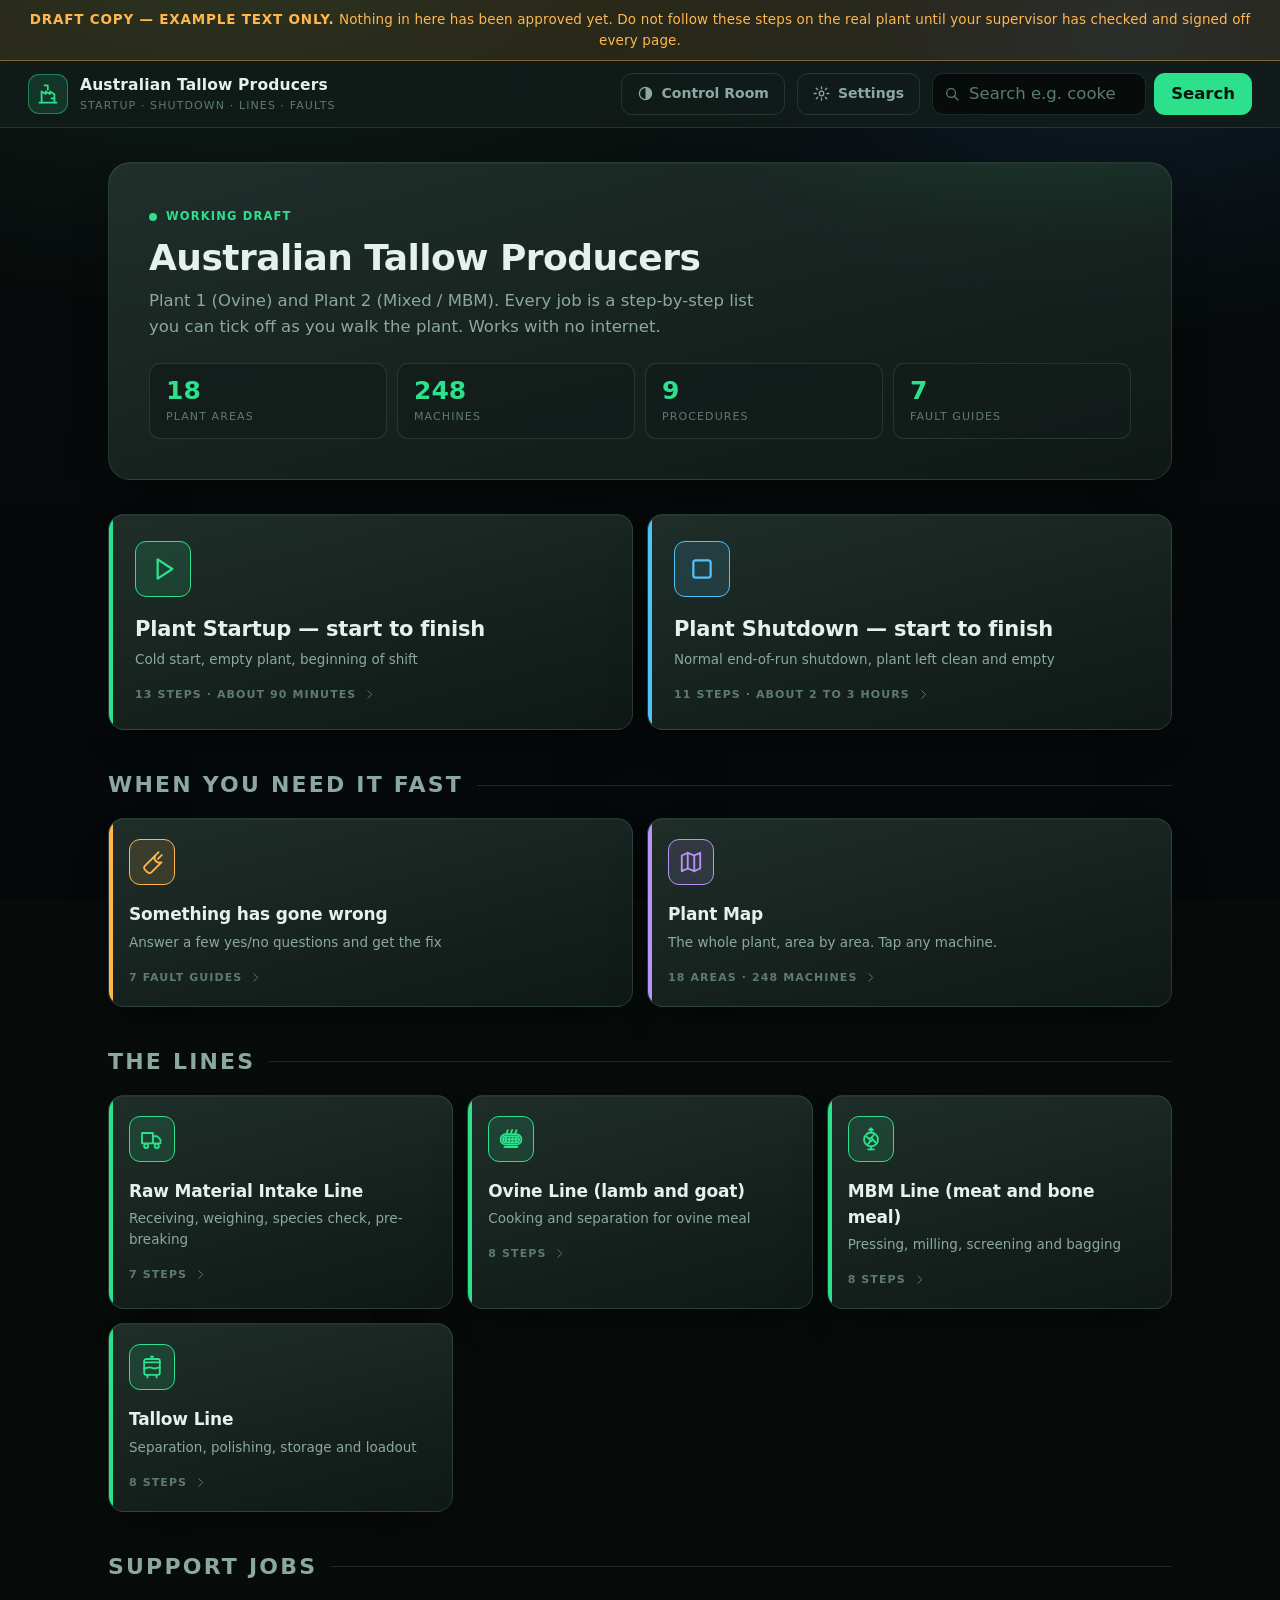
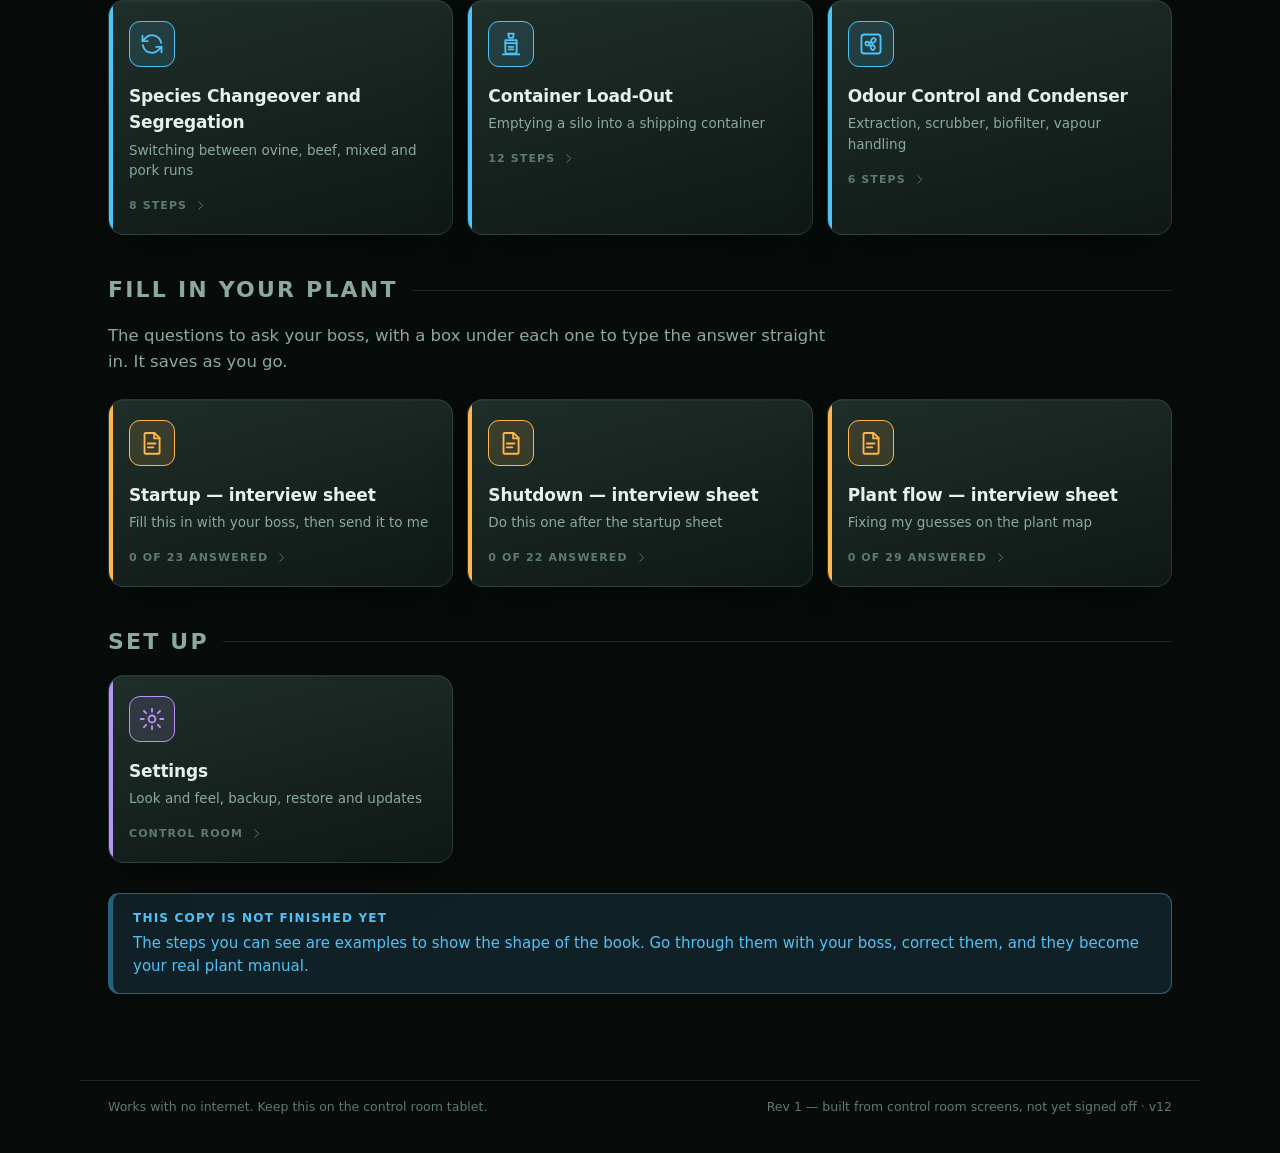
==== commit 09a6a552: "Add files via upload" ====
--- a/PLANT-GUIDE-single-file.html
+++ b/PLANT-GUIDE-single-file.html
@@ -9,7 +9,7 @@
 <meta name="apple-mobile-web-app-status-bar-style" content="black-translucent">
 <meta name="apple-mobile-web-app-title" content="Plant Guide">
 <title>Plant Guide — Startup, Shutdown, Lines &amp; Troubleshooting</title>
-<!-- Single-file copy. Built by build-one-file.js on 2026-10-07. Edit the folder, not this file. -->
+<!-- Single-file copy. Built by build-one-file.js on 2026-10-08. Edit the folder, not this file. -->
 <link rel="icon" href="[data-uri]" type="image/svg+xml">
 <style>
 /* =============================================================
@@ -1451,9 +1451,9 @@
 /* The version that is actually installed on this device.
    Bump it with:  node tools/bump-version.js  (keeps version.json and sw.js in step) */
 window.PLANT_VERSION = {
-  version: "6",
-  built: "2026-10-07",
-  notes: "New look. Two complete themes (Control Room and Bold Industrial) and a plant map that fills the screen instead of making you zoom."
+  version: "12",
+  built: "2026-10-08",
+  notes: "Only MBM goes to the silos; ovine and bovine go straight to bagging. Chicken retired. New Container Load-Out procedure from the load-out screen checklist."
 };
 </script>
 
@@ -1770,6 +1770,7 @@
     raw:    { label: "Raw material",      color: "#1f6f4a" },
     meal:   { label: "Meal",              color: "#166534" },
     tallow: { label: "Tallow / liquid",   color: "#b45309" },
+    blood:  { label: "Blood",             color: "#9f1239" },
     water:  { label: "Water / effluent",  color: "#1d4ed8" },
     vapour: { label: "Vapour / air",      color: "#7c3aed" },
     steam:  { label: "Steam",             color: "#b3261e" }
@@ -1852,9 +1853,6 @@
           note: "Ovine only. Jacket steam, shaft steam and live steam valves.",
           values: [{ k: "Steam", v: "Jacket, shaft and live" }] },
         { id: "c1-outpump", label: "Cooker 1 Outfeed Pump", type: "pump" },
-        { id: "m169", tag: "M169", label: "Buffer Tank", type: "tank", guess: true,
-          note: "M numbers are motors, so M169 is probably the pump or stirrer on a small tank " +
-                "that sits before the decanter feed. Confirm what it drives." },
         { id: "dec1-feed", label: "Decanter Infeed Feed Pump", type: "pump",
           values: [{ k: "Feed speed", v: "shown in RPM on the screen" }] },
         { id: "dec1", tag: "PLANT 1", label: "Plant 1 Decanter", type: "decanter",
@@ -1863,26 +1861,27 @@
             { k: "Scroll", v: "2442 RPM" },
             { k: "Torque", v: "42 \u2013 45 bar" },
             { k: "Temperature", v: "48.2 \u00B0C" }
-          ] },
-        { id: "m174", tag: "M174", label: "Decanter Outfeed Screw", type: "screw" },
-        { id: "ovine-screw", tag: "M190 \u2013 M193", label: "Ovine Vertical Screw", type: "screw" },
-        { id: "p175", tag: "P175", label: "Liquid Pump", type: "pump" },
-        { id: "m176", tag: "M176", label: "Vibrating Screen", type: "shaker" },
-        { id: "wv177", tag: "WV177", label: "Transfer Valve", type: "valve",
-          note: "Has a high level switch (177 HL)." },
-        { id: "p177", tag: "P177", label: "Tallow Transfer Pump", type: "pump" }
+          ],
+          note: "The same machine appears on the Liquid Phase screen labelled as the Plant 1 " +
+                "Gtech decanter. These readings came off the cooker screen; the liquid side of " +
+                "it is drawn in the Liquid Phase area." },
+        { id: "m174", tag: "M174", label: "Decanter Outfeed Screw", type: "screw",
+          note: "Read off the cooker screen. The Liquid Phase screen shows the Plant 1 outfeed " +
+                "screws as M178 and M179, so either M174 is a third screw or one of my " +
+                "readings is wrong. Worth a look." },
+        { id: "ovine-screw", tag: "M190 \u2013 M193", label: "Ovine Vertical Screw", type: "screw",
+          guess: true,
+          note: "I read these numbers off a blurry photo. The Dryer Infeed screen shows the " +
+                "Line 1 conveyors as M180, M181 and M182, so M190 to M193 may well be wrong. " +
+                "Please check what is painted on this screw. Whatever its number, it hands " +
+                "over to M180 in the Dryer Infeed area." },
       ],
       edges: [
         { from: "cooker1", to: "c1-outpump", stream: "raw", label: "cooked" },
-        { from: "c1-outpump", to: "m169", stream: "raw" },
-        { from: "m169", to: "dec1-feed", stream: "raw" },
+        { from: "c1-outpump", to: "dec1-feed", stream: "raw" },
         { from: "dec1-feed", to: "dec1", stream: "raw" },
         { from: "dec1", to: "m174", stream: "meal", label: "solids" },
-        { from: "m174", to: "ovine-screw", stream: "meal" },
-        { from: "dec1", to: "p175", stream: "tallow", label: "liquid" },
-        { from: "p175", to: "m176", stream: "tallow" },
-        { from: "m176", to: "wv177", stream: "tallow" },
-        { from: "wv177", to: "p177", stream: "tallow" }
+        { from: "m174", to: "ovine-screw", stream: "meal" }
       ]
     },
 
@@ -1957,8 +1956,9 @@
             { k: "Drive", v: "46 Hz" }
           ] },
         { id: "m258", tag: "M258 / M259", label: "Cooker 2 Drives", type: "screw", guess: true,
-          note: "M258 and M259 also show up on my Dryer Infeed page. One of the two is wrong \u2014 " +
-                "check where these motors really are." },
+          note: "I had these two numbers on the Dryer Infeed page as well. The Blood Plant " +
+                "screen showed the dryer feed motors are in the M266 to M293 range, so I have " +
+                "settled M258 and M259 here on Cooker 2. Still worth a quick check." },
         { id: "tsp", tag: "M262", label: "Twin Screw Press", type: "press",
           values: [
             { k: "Drive", v: "45 Hz" },
@@ -1966,7 +1966,9 @@
             { k: "Load", v: "44 %" }
           ] },
         { id: "m263", tag: "M263", label: "Meal Infeed Screw", type: "screw" },
-        { id: "m264", tag: "M264", label: "Meal Outfeed Screw", type: "screw" },
+        { id: "m264", tag: "M264", label: "Meal Outfeed Screw", type: "screw",
+          note: "Confirmed on the Dryer Infeed screen: this is the long conveyor that carries " +
+                "Plant 2 press cake all the way across to the dryer infeed as \u201CLine 2\u201D." },
         { id: "p261", tag: "P261", label: "Liquid Pump", type: "pump" },
         { id: "p262", tag: "P262", label: "Liquid Pump", type: "pump" }
       ],
@@ -1986,28 +1988,90 @@
       title: "Dryer Infeed",
       plant: "shared",
       icon: "screw",
-      summary: "The routing area. Both plants feed in here and the operator picks which " +
-               "dryers to use \u2014 Line 1 can take Dryer 1 or 2, Line 2 can take Dryer 1, 2 or 3, " +
-               "or two at once.",
-      note: "The screen was showing \u201CDryer 2 & 3 Selected\u201D. The dryers are a shared pool, " +
-            "not fixed to a plant.",
+      summary: "The junction of the whole plant. Line 1 comes in on M180, Line 2 comes in " +
+               "on M264, and the blood plant comes in on BLM108. All three land on M267, " +
+               "which drops through V266 onto the reversible M266 conveyor. M266 running " +
+               "forward or in reverse is what decides which dryer gets fed.",
+      note: "Read off the Dryer_InfeedControl screen on 7 Oct 2026. It has its own Auto Start " +
+            "and Auto Stop, and was reading \u201CDRYER INFEED RUNNING\u201D. Two valve alarms " +
+            "were up at the time: \u201CV182 Fail To Open\u201D and \u201CV265 Fail To Close\u201D, " +
+            "plus \u201CV266 Fail To Close\u201D. Worth finding out whether those three sit there " +
+            "all the time or were real.",
       to: ["dryers"],
       nodes: [
-        { id: "di-m253", tag: "M253", label: "Outfeed Screw", type: "screw" },
-        { id: "di-m254", tag: "M254", label: "Vertical Screw", type: "screw" },
-        { id: "di-m256", tag: "M256", label: "Distribution Screw", type: "screw", guess: true },
-        { id: "di-m258", tag: "M258", label: "Dryer 1 Infeed Screw", type: "screw", guess: true,
-          note: "M258 also shows up on my Plant 2 Cooker page. One of the two is wrong." },
-        { id: "di-m259", tag: "M259", label: "Dryer 2 Infeed Screw", type: "screw", guess: true,
-          note: "M259 also shows up on my Plant 2 Cooker page. One of the two is wrong." },
-        { id: "di-m260", tag: "M260", label: "Dryer 3 Infeed Screw", type: "screw", guess: true }
+        /* ---- how the operator picks the dryers ---- */
+        { id: "di-select", label: "Dryer Selection", type: "valve",
+          values: [
+            { k: "Line 1 can pick", v: "Dryer 1 or Dryer 2" },
+            { k: "Line 2 can pick", v: "Dryer 1, 2 or 3, or a pair" },
+            { k: "Line 2 pairs", v: "1 and 2, 1 and 3, or 2 and 3" },
+            { k: "Set when photographed", v: "Line 1 \u2192 Dryer 1. Line 2 \u2192 Dryer 2 and 3." }
+          ],
+          note: "Not a machine \u2014 this is the block of buttons at the top of the screen. " +
+                "Note that Line 1 can only ever take ONE dryer, while Line 2 can take two at " +
+                "once. Worth asking why." },
+
+        /* ---- Line 1 in ---- */
+        { id: "di-m180", tag: "M180", label: "Line 1 Meal Conveyor", type: "screw",
+          note: "The long conveyor bringing ovine meal across from Plant 1." },
+        { id: "di-m181", tag: "M181", label: "Line 1 Meal Conveyor", type: "screw" },
+        { id: "di-m182", tag: "M182", label: "Line 1 Meal Conveyor", type: "screw" },
+        { id: "di-v182", tag: "V182", label: "Line 1 Diverter Valve", type: "valve",
+          alarms: ["V182 Fail To Open"],
+          note: "This alarm was showing when you took the photo." },
+
+        /* ---- Line 2 in ---- */
+        { id: "di-m264", tag: "M264", label: "Line 2 Meal Conveyor", type: "screw",
+          note: "The long conveyor bringing press cake across from the Plant 2 Twin Screw " +
+                "Press. On the screen the arrows run right to left." },
+        { id: "di-m265", tag: "M265", label: "Line 2 Meal Conveyor", type: "screw",
+          note: "I had this one down as a Dryer 1 outfeed screw before. It is not \u2014 it is " +
+                "on the infeed side." },
+        { id: "di-v265", tag: "V265", label: "Line 2 Diverter Valve", type: "valve",
+          alarms: ["V265 Fail To Close"] },
+
+        /* ---- the common run ---- */
+        { id: "di-m267", tag: "M267", label: "Collecting Conveyor", type: "screw",
+          note: "Everything meets here: Line 1, Line 2 and the blood meal off BLM108. If this " +
+                "one stops, nothing gets to any dryer." },
+        { id: "di-v266", tag: "V266", label: "Drop Valve", type: "valve",
+          alarms: ["V266 Fail To Close"] },
+        { id: "di-m266", tag: "M266F / M266R", label: "Reversible Distribution Conveyor",
+          type: "screw",
+          values: [
+            { k: "M266F", v: "runs forward" },
+            { k: "M266R", v: "runs in reverse" }
+          ],
+          note: "This is the machine that chooses the dryer. Forward sends the meal one way " +
+                "along the run, reverse sends it the other." },
+
+        /* ---- into each dryer ---- */
+        { id: "di-m268", tag: "M268", label: "Dryer 1 Feed Conveyor", type: "screw" },
+        { id: "di-m269", tag: "M269", label: "Dryer 1 Infeed Conveyor", type: "screw" },
+        { id: "di-m283", tag: "M283", label: "Dryer 2 Infeed Conveyor", type: "screw",
+          values: [{ k: "Dryer 2 infeed time", v: "444 (units not shown)" }],
+          note: "The screen shows an infeed time against this one. Probably seconds, but ask." },
+        { id: "di-m293", tag: "M293", label: "Dryer 3 Infeed Conveyor", type: "screw" }
       ],
       edges: [
-        { from: "di-m253", to: "di-m254", stream: "meal" },
-        { from: "di-m254", to: "di-m256", stream: "meal" },
-        { from: "di-m256", to: "di-m258", stream: "meal" },
-        { from: "di-m256", to: "di-m259", stream: "meal" },
-        { from: "di-m256", to: "di-m260", stream: "meal" }
+        { from: "di-m180", to: "di-m181", stream: "meal" },
+        { from: "di-m181", to: "di-m182", stream: "meal" },
+        { from: "di-m182", to: "di-v182", stream: "meal" },
+        { from: "di-v182", to: "di-m267", stream: "meal", label: "Line 1" },
+
+        { from: "di-m264", to: "di-m265", stream: "meal" },
+        { from: "di-m265", to: "di-v265", stream: "meal" },
+        { from: "di-v265", to: "di-m267", stream: "meal", label: "Line 2" },
+
+        { from: "di-m267", to: "di-v266", stream: "meal" },
+        { from: "di-v266", to: "di-m266", stream: "meal" },
+
+        { from: "di-select", to: "di-m266", stream: "meal", dashed: true, label: "picks the dryer" },
+
+        { from: "di-m266", to: "di-m268", stream: "meal" },
+        { from: "di-m268", to: "di-m269", stream: "meal" },
+        { from: "di-m266", to: "di-m283", stream: "meal" },
+        { from: "di-m266", to: "di-m293", stream: "meal" }
       ]
     },
 
@@ -2017,31 +2081,53 @@
       title: "Dryers",
       plant: "shared",
       icon: "dryer",
-      summary: "Three dryers, shared between both plants. Each has its own steam valve, " +
-               "chamber and exit temperatures, and amps.",
-      note: "These numbers came straight off your screens. They are what \u201Cnormal\u201D looks like.",
+      summary: "Three dryers, shared between both plants \u2014 and, it turns out, shared with " +
+               "the Blood Plant as well. Each has its own steam valve, chamber and exit " +
+               "temperatures, and amps.",
+      note: "These numbers came straight off your screens, so they are what \u201Cnormal\u201D " +
+            "looks like. All three dryers are fed from one shared run, and the blood plant " +
+            "feeds that same run, so a dryer can be drying meal or blood. That matters a lot " +
+            "for startup, shutdown and species separation. One thing now settled: Dryer 3's " +
+            "200 \u00B0C is a CHAMBER reading \u2014 its exit was only 109 \u00B0C at the same " +
+            "moment, in line with the other two.",
       to: ["dryer-outfeed", "waste-heat"],
       nodes: [
         { id: "dryer1", tag: "Dryer 1", label: "Dryer 1", type: "dryer",
           values: [
+            { k: "Chamber temp", v: "108 \u2013 118 \u00B0C" },
+            { k: "Exit temp", v: "95.5 \u2013 119 \u00B0C" },
             { k: "Amps", v: "76 \u2013 93 A" },
-            { k: "Exit temp", v: "95.5 \u2013 97 \u00B0C" },
-            { k: "Chamber temp", v: "108 \u2013 110.6 \u00B0C" },
+            { k: "Fan motor", v: "M271" },
+            { k: "Drive motor", v: "M270" },
             { k: "Steam", v: "100 % steam valve, press to toggle" }
           ],
-          alarms: ["Dryer 1 Exit Temperature Low"] },
+          alarms: ["Dryer 1 Exit Temperature Low"],
+          note: "Fed by M269. Discharges to M274. Can be picked by Line 1 or Line 2. The older " +
+                "control system also tracks what species it is drying and which bin it is " +
+                "filling \u2014 it read \u201CBin 1 in Line 1, BEEF NOW\u201D when you took " +
+                "the photo, and had its own Auto Stop and Quick Stop to bin." },
         { id: "dryer2", tag: "Dryer 2", label: "Dryer 2", type: "dryer",
           values: [
-            { k: "Amps", v: "82 \u2013 83 A" },
-            { k: "Exit temp", v: "99 \u2013 104 \u00B0C" },
-            { k: "Chamber temp", v: "111 \u2013 113.1 \u00B0C" }
-          ] },
+            { k: "Chamber temp", v: "111 \u2013 122 \u00B0C" },
+            { k: "Exit temp", v: "99 \u2013 112 \u00B0C" },
+            { k: "Amps", v: "79 \u2013 83 A" },
+            { k: "Fan motor", v: "M281" },
+            { k: "Drive motor", v: "M280" }
+          ],
+          note: "Fed by M283. Discharges to M284. Can be picked by Line 1 or Line 2. Read " +
+                "\u201CBin 4 in Line 2, POULTRY NOW\u201D on the older system, and was NOT " +
+                "RUNNING at that moment." },
         { id: "dryer3", tag: "Dryer 3", label: "Dryer 3", type: "dryer",
           values: [
-            { k: "Amps", v: "86 \u2013 97 A" },
-            { k: "Exit temp", v: "96.9 \u2013 105 \u00B0C" },
-            { k: "Chamber temp", v: "102 \u2013 111 \u00B0C" }
-          ] }
+            { k: "Chamber temp", v: "102 \u2013 200 \u00B0C" },
+            { k: "Exit temp", v: "96.9 \u2013 109 \u00B0C" },
+            { k: "Amps", v: "73 \u2013 97 A" },
+            { k: "Fan motor", v: "M292" }
+          ],
+          note: "Fed by M293. Discharges to M294. Line 2 only \u2014 the selection buttons do " +
+                "not offer Dryer 3 to Line 1, which is worth asking about. Its chamber was " +
+                "reading 200 \u00B0C while the other two sat near 120 \u00B0C, yet the exit " +
+                "temperature was normal. Ask whether that is genuine or a duff sensor." }
       ],
       edges: []
     },
@@ -2052,34 +2138,91 @@
       title: "Dryer Outfeed",
       plant: "shared",
       icon: "screw",
-      summary: "Dried meal off the three dryers, through the diverter valves and the screw " +
-               "network, on its way to the silos and milling.",
-      note: "A lot of screws on this screen. I have put in the main ones \u2014 tell me which " +
-            "others matter.",
-      to: ["silos-milling"],
+      summary: "Dried meal out of the three dryers. Each dryer has its own chain of screws " +
+               "down to a pair of A/B diverter valves, then everything collects on M321 and " +
+               "M311. At the end the two product lines split again: M312 carries Line 1 and " +
+               "M322 carries Line 2.",
+      note: "Rebuilt from the Dryer_OutFeedControl screen on 7 Oct 2026, which threw out most " +
+            "of my earlier guesses here. The A and B valves (V301A/B, V302A/B, V303A/B) are " +
+            "clearly a two-way choice on each dryer's discharge, but I do not know what each " +
+            "way means. I also cannot tell exactly how M301, M302 and M303 share M321 and " +
+            "M311. SPECIES: the older control system has its own \u201CDryer Outfeed To " +
+            "Bin\u201D page which shows, per dryer, which BIN and which LINE it is feeding " +
+            "and what species is running. When photographed it read \u201CBin 1 in Line 1, " +
+            "BEEF NOW\u201D for Dryer 1 and \u201CBin 4 in Line 2, POULTRY NOW\u201D for " +
+            "Dryers 2 and 3. Each dryer also has its own Auto Stop and Quick Stop to bin.",
+      to: ["silos-milling", "meal-bagging"],
       nodes: [
-        { id: "do-m265", tag: "M265", label: "Dryer 1 Outfeed Screw", type: "screw" },
-        { id: "do-m271", tag: "M271", label: "Dryer 2 Outfeed Screw", type: "screw" },
-        { id: "do-m273", tag: "M273", label: "Dryer 3 Outfeed Screw", type: "screw" },
-        { id: "do-m279", tag: "M279", label: "Collecting Screw", type: "screw" },
-        { id: "do-m281", tag: "M281", label: "Collecting Screw", type: "screw" },
-        { id: "do-vn52", tag: "VN52", label: "Diverter Valve", type: "valve",
-          alarms: ["VN52 Fail To Close"] },
-        { id: "do-vn57", tag: "VN57", label: "Diverter Valve", type: "valve",
-          alarms: ["VN57 Fail To Close"] },
-        { id: "do-m301", tag: "M301", label: "Transfer Screw", type: "screw" },
-        { id: "do-m311", tag: "M311", label: "Transfer Screw", type: "screw" },
-        { id: "do-fan", label: "Ventilation Fan", type: "fan",
-          note: "Toggled from the Dryer Outfeed screen." }
+        /* ---- Dryer 1 out ---- */
+        { id: "do-m274", tag: "M274", label: "Dryer 1 Outfeed Screw", type: "screw",
+          note: "Takes the meal straight off the Dryer 1 exit, where the 119 \u00B0C exit " +
+                "temperature is read." },
+        { id: "do-m276", tag: "M276", label: "Inclined Conveyor", type: "screw",
+          note: "The long sloped conveyor on the screen, lifting Dryer 1's meal up to the " +
+                "same level as the others." },
+        { id: "do-m278", tag: "M278", label: "Transfer Screw", type: "screw" },
+        { id: "do-v301", tag: "V301A / V301B", label: "Dryer 1 Diverter Valves", type: "valve",
+          note: "A two-way choice. What A and B each mean is still to confirm." },
+        { id: "do-m301", tag: "M301", label: "Dryer 1 Collecting Screw", type: "screw" },
+
+        /* ---- Dryer 2 out ---- */
+        { id: "do-m284", tag: "M284", label: "Dryer 2 Outfeed Screw", type: "screw",
+          note: "Dryer 2 exit read 112 \u00B0C." },
+        { id: "do-v302", tag: "V302A / V302B", label: "Dryer 2 Diverter Valves", type: "valve" },
+        { id: "do-m302", tag: "M302", label: "Dryer 2 Collecting Screw", type: "screw" },
+
+        /* ---- Dryer 3 out ---- */
+        { id: "do-m294", tag: "M294", label: "Dryer 3 Outfeed Screw", type: "screw",
+          note: "Dryer 3 exit read 109 \u00B0C, even though its chamber was showing 200 \u00B0C." },
+        { id: "do-m295", tag: "M295", label: "Transfer Screw", type: "screw" },
+        { id: "do-v303", tag: "V303A / V303B", label: "Dryer 3 Diverter Valves", type: "valve" },
+        { id: "do-m303", tag: "M303", label: "Dryer 3 Collecting Screw", type: "screw" },
+
+        /* ---- the two long collectors ---- */
+        { id: "do-m321", tag: "M321", label: "Collecting Conveyor", type: "screw" },
+        { id: "do-m311", tag: "M311", label: "Collecting Conveyor", type: "screw",
+          note: "M321 and M311 are the two long conveyors across the bottom of the screen. " +
+                "Which dryers feed which of the two is the bit I am least sure about." },
+
+        /* ---- the product split ---- */
+        { id: "do-v312", tag: "V312", label: "Line 1 Diverter Valve", type: "valve" },
+        { id: "do-m312", tag: "M312", label: "Line 1 Product Conveyor", type: "screw",
+          note: "Labelled \u201CLine 1\u201D on the screen. This is the ovine product." },
+        { id: "do-m323", tag: "M323", label: "Line 1 Product Conveyor", type: "screw" },
+        { id: "do-bagout", label: "Bag Out", type: "bagging",
+          note: "Labelled \u201CBag Out\u201D on the screen, at the end of the Line 1 side. " +
+                "This backs up what you told me earlier: ovine meal gets bagged." },
+        { id: "do-v324", tag: "V324", label: "Line 2 Diverter Valve", type: "valve" },
+        { id: "do-m322", tag: "M322", label: "Line 2 Product Conveyor", type: "screw",
+          note: "Labelled \u201CLine 2\u201D on the screen. This should be the MBM going to " +
+                "the silos, but the screen stops here \u2014 please confirm where it lands." }
       ],
       edges: [
-        { from: "do-m265", to: "do-m279", stream: "meal" },
-        { from: "do-m271", to: "do-m279", stream: "meal" },
-        { from: "do-m273", to: "do-m281", stream: "meal" },
-        { from: "do-m279", to: "do-vn52", stream: "meal" },
-        { from: "do-vn52", to: "do-m301", stream: "meal" },
-        { from: "do-m281", to: "do-vn57", stream: "meal" },
-        { from: "do-vn57", to: "do-m311", stream: "meal" }
+        { from: "do-m274", to: "do-m276", stream: "meal" },
+        { from: "do-m276", to: "do-m278", stream: "meal" },
+        { from: "do-m278", to: "do-v301", stream: "meal" },
+        { from: "do-v301", to: "do-m301", stream: "meal" },
+
+        { from: "do-m284", to: "do-v302", stream: "meal" },
+        { from: "do-v302", to: "do-m302", stream: "meal" },
+
+        { from: "do-m294", to: "do-m295", stream: "meal" },
+        { from: "do-m295", to: "do-v303", stream: "meal" },
+        { from: "do-v303", to: "do-m303", stream: "meal" },
+
+        { from: "do-m301", to: "do-m311", stream: "meal" },
+        { from: "do-m302", to: "do-m311", stream: "meal", dashed: true },
+        { from: "do-m302", to: "do-m321", stream: "meal", dashed: true },
+        { from: "do-m303", to: "do-m321", stream: "meal", dashed: true },
+
+        { from: "do-m311", to: "do-v312", stream: "meal" },
+        { from: "do-m321", to: "do-v324", stream: "meal" },
+
+        { from: "do-v312", to: "do-m312", stream: "meal", label: "Line 1" },
+        { from: "do-m312", to: "do-m323", stream: "meal" },
+        { from: "do-m323", to: "do-bagout", stream: "meal" },
+
+        { from: "do-v324", to: "do-m322", stream: "meal", label: "Line 2" }
       ]
     },
 
@@ -2089,37 +2232,158 @@
       title: "Liquid Phase",
       plant: "shared",
       icon: "decanter",
-      summary: "Where all the liquid from both plants collects. Buffer tank, the Alfa and " +
-               "Plant 2 decanters, screens, and the tallow feed tanks. Water goes off to " +
-               "Trade Waste.",
-      note: "This is the area I am least sure about. The plumbing here is my reading of the " +
-            "screen \u2014 please go through it with me.",
+      summary: "Where all the liquid from both plants collects. Liquid off the Twin Screw " +
+               "Press and off Cooker 2 lands in the Tallow Buffer Tank, which is steam " +
+               "heated. P200 then pushes it out to the decanters. There are THREE decanters " +
+               "here: a Gtech on Plant 1, and both a Gtech and an Alfa on Plant 2. Cleaned " +
+               "tallow goes to the two Tallow Feed Tanks (LQ 3), and the stick water goes " +
+               "off to Trade Waste on PSW205.",
+      note: "Rebuilt from the Liquid_Phase screen on 7 Oct 2026. The big correction is the " +
+            "decanter count \u2014 I had two, there are three, and the Alfa and the Gtech on " +
+            "Plant 2 are separate machines. What I still cannot tell from the screen is the " +
+            "flow direction at the top (whether P262 and M261 push INTO the buffer tank or " +
+            "draw out of it) and exactly what PO205 and P175 are pumping. Those two are the " +
+            "main things to walk down.",
       to: ["separators", "trade-waste"],
       nodes: [
+        /* ---- liquid coming in from Plant 2 ---- */
+        { id: "lp-p262", tag: "P262", label: "Press Liquid Pump", type: "pump",
+          note: "The screen labels this line \u201CTwin Screw Press\u201D, so this is the " +
+                "liquid coming off the press in Plant 2." },
+        { id: "lp-ct262", label: "Press Liquid Catch Tank", type: "tank", guess: true,
+          note: "A small tank drawn between P262 and WV262. I do not know its tag." },
+        { id: "lp-wv262", tag: "WV262", label: "Press Liquid Valve", type: "valve" },
+        { id: "lp-m261", tag: "M261", label: "Cooker 2 Liquid Pump", type: "pump",
+          note: "The screen labels this line \u201CCooker 2\u201D." },
+        { id: "lp-ct261", label: "Cooker 2 Liquid Catch Tank", type: "tank", guess: true },
+        { id: "lp-wv261", tag: "WV261", label: "Cooker 2 Liquid Valve", type: "valve" },
+
+        /* ---- the buffer tank and its services ---- */
         { id: "lp-buffer", label: "Tallow Buffer Tank", type: "tank",
-          values: [{ k: "Temperature", v: "76.8 \u00B0C" }, { k: "Level", v: "1.9" }] },
-        { id: "lp-p200", tag: "P200", label: "Product Pump", type: "pump" },
-        { id: "lp-alfa", label: "Alfa Decanter", type: "decanter" },
-        { id: "lp-dec2", tag: "PLANT 2 / M201", label: "Plant 2 Decanter", type: "decanter",
-          alarms: ["Back Drive Tripped (M201BD)"] },
-        { id: "lp-screen", label: "Vibrating Screen", type: "shaker", guess: true },
+          values: [
+            { k: "Temperature", v: "80 \u00B0C (76.8 \u00B0C on an earlier photo)" },
+            { k: "Level", v: "1.9 on an earlier photo" }
+          ],
+          note: "Everything liquid passes through here. Steam heated, so it has to be warm " +
+                "before anything will pump." },
+        { id: "lp-sv200", tag: "SV200", label: "Steam Valve", type: "valve",
+          note: "Drawn under the \u201CSteam\u201D label at the bottom of the buffer tank." },
+        { id: "lp-lv200", tag: "LV200", label: "Buffer Tank Valve", type: "valve", guess: true,
+          note: "Sits next to SV200. I do not know what it does \u2014 possibly the tank " +
+                "drain or a level control." },
+        { id: "lp-hotflush", label: "Hot Flush Water", type: "valve",
+          note: "Labelled in blue at the top right of the screen. Used for washing the lines " +
+                "through. Where exactly it ties in is not clear." },
+
+        /* ---- out of the buffer tank ---- */
+        { id: "lp-pv200", tag: "PV200", label: "Product Valve", type: "valve" },
+        { id: "lp-wv200", tag: "WV200", label: "Water Valve", type: "valve" },
+        { id: "lp-p200", tag: "P200", label: "Product Pump", type: "pump",
+          note: "The main pump of this area. Feeds whichever decanter is lined up." },
+
+        /* ---- Plant 2 Alfa decanter ---- */
+        { id: "lp-pv205", tag: "PV205", label: "Alfa Feed Valve", type: "valve" },
+        { id: "lp-wv205", tag: "WV205", label: "Alfa Water Valve", type: "valve" },
+        { id: "lp-alfa2", label: "Alfa Decanter \u2014 Plant 2", type: "decanter",
+          note: "The screen labels this one \u201CAlfa\u201D on top and \u201CPLANT 2\u201D on " +
+                "the body. It is a different machine from the Gtech on Plant 2." },
+        { id: "lp-po205", tag: "PO205", label: "Alfa Feed Pump", type: "pump", guess: true,
+          note: "Drawn just left of the Alfa with an arrow into it. I have assumed it feeds " +
+                "the Alfa, but it could be pumping out of the Gtech side instead. Confirm." },
+        { id: "lp-m205", tag: "M205", label: "Alfa Outfeed Screw", type: "screw" },
+        { id: "lp-psw205", tag: "PSW205", label: "Stick Water Pump", type: "pump",
+          note: "Clearly marked on the screen with an arrow to \u201CTrade Waste\u201D." },
+
+        /* ---- Plant 2 Gtech decanter ---- */
+        { id: "lp-pv201", tag: "PV201", label: "Gtech Feed Valve", type: "valve" },
+        { id: "lp-gtech2", tag: "M201", label: "Gtech Decanter \u2014 Plant 2", type: "decanter",
+          alarms: ["Back Drive Tripped (M201BD)"],
+          note: "Labelled \u201CGtech\u201D on top and \u201CPLANT 2\u201D on the body. The " +
+                "back drive trip alarm was showing when you took the photo." },
+        { id: "lp-m201bd", tag: "M201BD", label: "Gtech Back Drive", type: "pump",
+          note: "The back drive on the Plant 2 Gtech. This is what the trip alarm refers to." },
+        { id: "lp-m202", tag: "M202", label: "Gtech Outfeed Screw", type: "screw" },
+        { id: "lp-m257", tag: "M257", label: "Liquid Phase Screen", type: "shaker",
+          note: "The cone-shaped unit under the Plant 2 Gtech. I have called it a screen " +
+                "because of the shape, but confirm what it actually is." },
+        { id: "lp-wv201", tag: "WV201", label: "Transfer Valve", type: "valve" },
         { id: "lp-p257", tag: "P257", label: "Transfer Pump", type: "pump" },
-        { id: "lp-lq3a", tag: "LQ 3", label: "Tallow Feed Tank A", type: "tank" },
-        { id: "lp-lq3b", tag: "LQ 3", label: "Tallow Feed Tank B", type: "tank" },
-        { id: "lp-t1", label: "Plant 1 Liquid Phase Tank", type: "tank" },
-        { id: "lp-t2", label: "Plant 2 Liquid Phase Tank", type: "tank" },
-        { id: "lp-psw205", tag: "PSW205", label: "Stick Water to Trade Waste", type: "pump" }
+
+        /* ---- Plant 1 Gtech decanter ---- */
+        { id: "lp-m169", tag: "M169", label: "Plant 1 Decanter Feed", type: "pump", guess: true,
+          note: "Drawn at the left-hand end of the Plant 1 Gtech. I previously had M169 down " +
+                "as a buffer tank on the cooker page, which now looks wrong \u2014 it belongs " +
+                "here. What it drives still needs confirming." },
+        { id: "lp-gtech1", label: "Gtech Decanter \u2014 Plant 1", type: "decanter",
+          values: [{ k: "Level switches", v: "S175 HL and S175 LL" }],
+          note: "Labelled \u201CGtech\u201D on top and \u201CPLANT 1\u201D on the body. This is " +
+                "the ovine decanter, and it is the same machine as the Plant 1 Decanter on the " +
+                "Plant 1 Cooker Area page \u2014 it just appears on both screens, the cooker " +
+                "one for its speeds and torque, this one for where the liquid goes." },
+        { id: "lp-p175", tag: "P175", label: "Plant 1 Liquid Pump", type: "pump", guess: true,
+          note: "Drawn above the Plant 1 decanter with its line running right. I have drawn " +
+                "it joining the M257 screen, but that is a guess." },
+        { id: "lp-m178", tag: "M178", label: "Plant 1 Outfeed Screw", type: "screw" },
+        { id: "lp-m179", tag: "M179", label: "Plant 1 Outfeed Screw", type: "screw" },
+        { id: "lp-m176", tag: "M176", label: "Plant 1 Liquid Phase Screen", type: "shaker",
+          note: "The cone unit at the bottom of the screen, the Plant 1 equivalent of M257." },
+        { id: "lp-wv177", tag: "WV177", label: "Transfer Valve", type: "valve",
+          values: [{ k: "High level switch", v: "S177 HL" }] },
+        { id: "lp-p177", tag: "P177", label: "Tallow Transfer Pump", type: "pump" },
+
+        /* ---- the two feed tanks ---- */
+        { id: "lp-lq3a", tag: "LQ 3", label: "Tallow Feed Tank 1", type: "tank" },
+        { id: "lp-lq3b", tag: "LQ 3", label: "Tallow Feed Tank 2", type: "tank",
+          note: "Both tanks carry the same LQ 3 label on the screen, so I have numbered them " +
+                "1 and 2 myself. What are they called on site?" }
       ],
       edges: [
-        { from: "lp-buffer", to: "lp-p200", stream: "tallow" },
-        { from: "lp-p200", to: "lp-alfa", stream: "tallow" },
-        { from: "lp-alfa", to: "lp-dec2", stream: "tallow", dashed: true },
-        { from: "lp-dec2", to: "lp-screen", stream: "tallow" },
-        { from: "lp-screen", to: "lp-p257", stream: "tallow" },
+        /* in from Plant 2 */
+        { from: "lp-p262", to: "lp-ct262", stream: "tallow", label: "press liquid" },
+        { from: "lp-ct262", to: "lp-wv262", stream: "tallow" },
+        { from: "lp-wv262", to: "lp-buffer", stream: "tallow" },
+        { from: "lp-m261", to: "lp-ct261", stream: "tallow", label: "cooker liquid" },
+        { from: "lp-ct261", to: "lp-wv261", stream: "tallow" },
+        { from: "lp-wv261", to: "lp-buffer", stream: "tallow" },
+
+        /* services */
+        { from: "lp-sv200", to: "lp-buffer", stream: "steam", label: "heating" },
+        { from: "lp-lv200", to: "lp-buffer", stream: "tallow", dashed: true },
+        { from: "lp-hotflush", to: "lp-buffer", stream: "water", dashed: true, label: "flush" },
+
+        /* out of the buffer */
+        { from: "lp-buffer", to: "lp-pv200", stream: "tallow" },
+        { from: "lp-pv200", to: "lp-p200", stream: "tallow" },
+        { from: "lp-wv200", to: "lp-p200", stream: "water", dashed: true },
+
+        /* to the Alfa */
+        { from: "lp-p200", to: "lp-pv205", stream: "tallow" },
+        { from: "lp-pv205", to: "lp-alfa2", stream: "tallow" },
+        { from: "lp-wv205", to: "lp-alfa2", stream: "water", dashed: true },
+        { from: "lp-po205", to: "lp-alfa2", stream: "tallow", dashed: true },
+        { from: "lp-alfa2", to: "lp-m205", stream: "meal", label: "solids" },
+        { from: "lp-alfa2", to: "lp-psw205", stream: "water", label: "stick water" },
+
+        /* to the Plant 2 Gtech */
+        { from: "lp-p200", to: "lp-pv201", stream: "tallow" },
+        { from: "lp-pv201", to: "lp-gtech2", stream: "tallow" },
+        { from: "lp-gtech2", to: "lp-m201bd", stream: "tallow", dashed: true, label: "back drive" },
+        { from: "lp-gtech2", to: "lp-m202", stream: "meal", label: "solids" },
+        { from: "lp-gtech2", to: "lp-m257", stream: "tallow" },
+        { from: "lp-m257", to: "lp-wv201", stream: "tallow" },
+        { from: "lp-wv201", to: "lp-p257", stream: "tallow" },
         { from: "lp-p257", to: "lp-lq3b", stream: "tallow" },
-        { from: "lp-lq3a", to: "lp-t1", stream: "tallow" },
-        { from: "lp-lq3b", to: "lp-t2", stream: "tallow" },
-        { from: "lp-dec2", to: "lp-psw205", stream: "water", label: "stick water" }
+
+        /* the Plant 1 side */
+        { from: "lp-m169", to: "lp-gtech1", stream: "tallow" },
+        { from: "lp-gtech1", to: "lp-m178", stream: "meal", label: "solids" },
+        { from: "lp-m178", to: "lp-m179", stream: "meal" },
+        { from: "lp-m179", to: "lp-m176", stream: "tallow" },
+        { from: "lp-gtech1", to: "lp-p175", stream: "tallow", label: "liquid" },
+        { from: "lp-p175", to: "lp-m257", stream: "tallow", dashed: true },
+        { from: "lp-m176", to: "lp-wv177", stream: "tallow" },
+        { from: "lp-wv177", to: "lp-p177", stream: "tallow" },
+        { from: "lp-p177", to: "lp-lq3a", stream: "tallow" }
       ]
     },
 
@@ -2144,9 +2408,13 @@
         { id: "sep-lp108", tag: "LP108", label: "Tallow Transfer Pump", type: "pump" },
         { id: "sep-lp110", tag: "LP110", label: "Tallow Transfer Pump", type: "pump" },
         { id: "tt1", label: "Tallow Transfer Tank 1", type: "tank",
-          values: [{ k: "Level", v: "2.5 %" }, { k: "Temperature", v: "56.6 \u00B0C" }] },
+          values: [{ k: "Level", v: "2.5 %" }, { k: "Temperature", v: "56.6 \u00B0C" }],
+          note: "Also on the Tank Farm screen, where it has its own pump P151 and flow meter " +
+                "FM2 feeding the bottom row of tanks." },
         { id: "tt2", label: "Tallow Transfer Tank 2", type: "tank",
-          values: [{ k: "Level", v: "41.5 %" }, { k: "Temperature", v: "59.0 \u00B0C" }] },
+          values: [{ k: "Level", v: "41.5 %" }, { k: "Temperature", v: "59.0 \u00B0C" }],
+          note: "Also on the Tank Farm screen, where it has its own pump P150 and flow meter " +
+                "FM1 feeding the top row of tanks." },
         { id: "sep-sw", label: "Stick Water Out", type: "valve" }
       ],
       edges: [
@@ -2170,23 +2438,116 @@
       title: "Tallow Farm",
       plant: "shared",
       icon: "tank",
-      summary: "The outside tank farm and tanker loadout.",
-      note: "I still do not know how the UCO tanks connect, so nothing is drawn to them.",
+      summary: "The outside tank farm. The two Tallow Transfer Tanks each have their own " +
+               "pump and flow meter: P150/FM1 fills the top row, P151/FM2 fills the bottom " +
+               "row. The operator picks one destination tank per row. Alongside the four " +
+               "tallow tanks there are two I.C.O. tanks, one for receival and one for " +
+               "despatch.",
+      note: "Rebuilt from the Tank_Farm screen on 7 Oct 2026, then corrected by you. The two " +
+            "oil tanks are UCO (used cooking oil), not ICO \u2014 I misread the screen. " +
+            "Importantly the UCO side does NOT connect to the rendering process at all: oil " +
+            "is received into UCO 6, and once it reaches temperature it is transferred to " +
+            "UCO 3, which is what the despatch tanker loads from. Treat it as a separate " +
+            "little system sitting in the same tank farm. Note also the tallow tanks are " +
+            "numbered 1, 2, 4 and 5 \u2014 there is no Tank 3 on this screen.",
       to: [],
       nodes: [
-        { id: "tf1", label: "Tallow Tank 1", type: "tank" },
-        { id: "tf2", label: "Tallow Tank 2", type: "tank" },
-        { id: "tf3", label: "Tallow Tank 3", type: "tank" },
-        { id: "tf4", label: "Tallow Tank 4", type: "tank" },
-        { id: "uco1", label: "UCO Tank 1", type: "tank", guess: true },
-        { id: "uco2", label: "UCO Tank 2", type: "tank", guess: true },
-        { id: "tf-load", label: "Tanker Loadout", type: "pump", guess: true }
+        /* ---- the two transfer tanks and their pumps ---- */
+        { id: "tf-tt2", label: "Tallow Transfer Tank 2", type: "tank",
+          note: "Same machine as Tallow Transfer Tank 2 on the Separators page. It feeds the " +
+                "top row of the farm." },
+        { id: "tf-pv1", tag: "PV1", label: "Transfer Valve", type: "valve" },
+        { id: "tf-pv2", tag: "PV2", label: "Transfer Valve", type: "valve" },
+        { id: "tf-p150", tag: "P150", label: "Top Line Transfer Pump", type: "pump" },
+        { id: "tf-fm1", tag: "FM1", label: "Top Line Flow Meter", type: "valve",
+          note: "A measurement, not a machine. This is how the transfer quantity is recorded." },
+
+        { id: "tf-tt1", label: "Tallow Transfer Tank 1", type: "tank",
+          note: "Same machine as Tallow Transfer Tank 1 on the Separators page. It feeds the " +
+                "bottom row of the farm." },
+        { id: "tf-pv5", tag: "PV5", label: "Transfer Valve", type: "valve" },
+        { id: "tf-pv6", tag: "PV6", label: "Transfer Valve", type: "valve" },
+        { id: "tf-p151", tag: "P151", label: "Bottom Line Transfer Pump", type: "pump" },
+        { id: "tf-fm2", tag: "FM2", label: "Bottom Line Flow Meter", type: "valve" },
+
+        { id: "tf-cross", tag: "AV1 / AV2 / PV3 / PV4", label: "Cross-connect Valves",
+          type: "valve", guess: true,
+          note: "Four valves drawn between the two transfer tanks. I have assumed they let " +
+                "either tank feed either pump, which is the usual reason for that " +
+                "arrangement, but the screen does not say so. Please confirm." },
+
+        /* ---- top row destinations ---- */
+        { id: "tf-v2", tag: "V2", label: "Top Line Valve", type: "valve" },
+        { id: "tf-t1", label: "Tallow Tank 1", type: "tank",
+          values: [{ k: "Capacity", v: "82 T" }, { k: "Level when photographed", v: "62.2" },
+                   { k: "State", v: "Tank 1 Selected" }] },
+        { id: "tf-v3", tag: "V3", label: "Top Line Valve", type: "valve" },
+        { id: "tf-t2", label: "Tallow Tank 2", type: "tank",
+          values: [{ k: "Level when photographed", v: "16.9" }],
+          note: "The capacity is not shown against this one on the screen." },
+        { id: "tf-uco3", label: "UCO 3 \u2014 Despatch Tank", type: "tank",
+          values: [{ k: "Capacity", v: "46 T" }, { k: "Level when photographed", v: "34.7 T" }],
+          note: "Filled from UCO 6 once the oil has reached temperature. This is the tank " +
+                "the despatch tanker loads from. Nothing from the rendering process goes " +
+                "into it." },
+
+        /* ---- bottom row destinations ---- */
+        { id: "tf-v1", tag: "V1", label: "Bottom Line Valve", type: "valve" },
+        { id: "tf-t4", label: "Tallow Tank 4", type: "tank",
+          values: [{ k: "Capacity", v: "82 T" }, { k: "Level when photographed", v: "81.2" },
+                   { k: "State", v: "Tank 4 Selected" }],
+          note: "Was nearly full when you took the photo." },
+        { id: "tf-t5", label: "Tallow Tank 5", type: "tank",
+          values: [{ k: "Capacity", v: "44 T" }, { k: "Level when photographed", v: "0.0 T" }],
+          note: "Empty at the time." },
+        { id: "tf-uco6", label: "UCO 6 \u2014 Receival Tank", type: "tank",
+          values: [{ k: "Capacity", v: "26 T" }, { k: "Level when photographed", v: "0.7 T" }],
+          note: "Used cooking oil is received into this tank. Once it reaches temperature it " +
+                "is transferred across to UCO 3 for despatch. Nearly empty at the time." },
+        { id: "tf-uco-transfer", label: "UCO 6 to UCO 3 Transfer", type: "pump", guess: true,
+          note: "The transfer happens on temperature, so there is a pump and probably a " +
+                "temperature setpoint behind it. What temperature, and is the transfer manual " +
+                "or automatic?" },
+
+        /* ---- in and out of site ---- */
+        { id: "tf-tanker-in", label: "UCO Tanker Receival", type: "pump", guess: true,
+          note: "Where the used cooking oil arrives. Not drawn on the screen." },
+        { id: "tf-tanker-out", label: "Tanker Loadout", type: "pump", guess: true,
+          note: "Not drawn on this screen. How is a tanker actually loaded, and from which " +
+                "tanks?" }
       ],
       edges: [
-        { from: "tf1", to: "tf-load", stream: "tallow" },
-        { from: "tf2", to: "tf-load", stream: "tallow" },
-        { from: "tf3", to: "tf-load", stream: "tallow" },
-        { from: "tf4", to: "tf-load", stream: "tallow" }
+        { from: "tf-tt2", to: "tf-pv1", stream: "tallow" },
+        { from: "tf-pv1", to: "tf-pv2", stream: "tallow" },
+        { from: "tf-pv2", to: "tf-p150", stream: "tallow" },
+        { from: "tf-p150", to: "tf-fm1", stream: "tallow" },
+        { from: "tf-fm1", to: "tf-v2", stream: "tallow" },
+        { from: "tf-v2", to: "tf-t1", stream: "tallow" },
+        { from: "tf-v2", to: "tf-v3", stream: "tallow" },
+        { from: "tf-v3", to: "tf-t2", stream: "tallow" },
+
+        { from: "tf-tt1", to: "tf-pv5", stream: "tallow" },
+        { from: "tf-pv5", to: "tf-pv6", stream: "tallow" },
+        { from: "tf-pv6", to: "tf-p151", stream: "tallow" },
+        { from: "tf-p151", to: "tf-fm2", stream: "tallow" },
+        { from: "tf-fm2", to: "tf-v1", stream: "tallow" },
+        { from: "tf-v1", to: "tf-t4", stream: "tallow" },
+        { from: "tf-v1", to: "tf-t5", stream: "tallow" },
+
+        { from: "tf-tt2", to: "tf-cross", stream: "tallow", dashed: true },
+        { from: "tf-tt1", to: "tf-cross", stream: "tallow", dashed: true },
+
+        /* the UCO side is its own little system — nothing from the
+           rendering process feeds into it */
+        { from: "tf-tanker-in", to: "tf-uco6", stream: "tallow", label: "UCO in" },
+        { from: "tf-uco6", to: "tf-uco-transfer", stream: "tallow", label: "at temperature" },
+        { from: "tf-uco-transfer", to: "tf-uco3", stream: "tallow" },
+        { from: "tf-uco3", to: "tf-tanker-out", stream: "tallow", label: "UCO out" },
+
+        { from: "tf-t1", to: "tf-tanker-out", stream: "tallow", dashed: true },
+        { from: "tf-t2", to: "tf-tanker-out", stream: "tallow", dashed: true },
+        { from: "tf-t4", to: "tf-tanker-out", stream: "tallow", dashed: true },
+        { from: "tf-t5", to: "tf-tanker-out", stream: "tallow", dashed: true }
       ]
     },
 
@@ -2271,60 +2632,184 @@
 
     /* ======================================================= */
     {
+      id: "contra-shear",
+      title: "Contra Shear Room",
+      plant: "services",
+      icon: "contrashear",
+      summary: "Where all the plant's waste water starts. Everything drains to the Main Pit, " +
+               "two submersible pumps lift it up to the Contra Shear, and the screened water " +
+               "drops into a collection tank. CP1M102 and CP1M103 then pump it across to " +
+               "Tank 1 at the Trade Waste Plant.",
+      note: "Read off the Contra-Shear screen on 7 Oct 2026. The screen itself has two " +
+            "unlabelled \u201C?\u201D marks on the contra shear unit, so even the HMI does " +
+            "not name those parts. I also do not know where the screenings go once the " +
+            "contra shear has taken them out of the water \u2014 that is the main question " +
+            "here.",
+      to: ["trade-waste"],
+      nodes: [
+        { id: "cs-pit", label: "Main Pit", type: "pit",
+          note: "The low point of the site. All the washdown and process water ends up here." },
+        { id: "cs-pump1", label: "Pit Pump 1", type: "pump",
+          note: "Submersible, sitting in the pit. Labelled just \u201CPump 1\u201D on the " +
+                "screen, with no tag number." },
+        { id: "cs-pump2", label: "Pit Pump 2", type: "pump",
+          note: "Labelled \u201CPump2\u201D on the screen. Is it a duty/standby pair with " +
+                "Pump 1, or do they both run?" },
+        { id: "cs-level", label: "Pit Level Sensor", type: "valve", guess: true,
+          note: "Drawn on the edge of the pit. I have assumed it is what starts and stops " +
+                "the pumps." },
+        { id: "cs-unit", label: "Contra Shear", type: "contrashear",
+          note: "The rotating drum screen. This is the machine that takes the solids out of " +
+                "the water before any chemical treatment." },
+        { id: "cs-tank", label: "Contra Shear Collection Tank", type: "tank",
+          values: [{ k: "Level (CTLT)", v: "361" }],
+          note: "Sits under the contra shear and catches the screened water." },
+        { id: "cs-cp1m102", tag: "CP1M102", label: "Transfer Pump", type: "pump" },
+        { id: "cs-cp1m103", tag: "CP1M103", label: "Transfer Pump", type: "pump",
+          note: "The screen marks the line out of these two \u201CTo Tank 1 Trade Waste " +
+                "Plant\u201D, so this is the hand-over point." },
+        { id: "cs-screenings", label: "Screenings Out", type: "bin", guess: true,
+          note: "Nothing on the screen shows where the solids taken out by the contra shear " +
+                "go. A bin? Back into the raw material? Please find out \u2014 if they go " +
+                "back into the process that matters for species separation." }
+      ],
+      edges: [
+        { from: "cs-level", to: "cs-pit", stream: "water", dashed: true },
+        { from: "cs-pit", to: "cs-pump1", stream: "water" },
+        { from: "cs-pit", to: "cs-pump2", stream: "water" },
+        { from: "cs-pump1", to: "cs-unit", stream: "water" },
+        { from: "cs-pump2", to: "cs-unit", stream: "water" },
+        { from: "cs-unit", to: "cs-tank", stream: "water", label: "screened water" },
+        { from: "cs-unit", to: "cs-screenings", stream: "meal", dashed: true, label: "solids" },
+        { from: "cs-tank", to: "cs-cp1m102", stream: "water" },
+        { from: "cs-tank", to: "cs-cp1m103", stream: "water" }
+      ]
+    },
+
+    /* ======================================================= */
+    {
       id: "trade-waste",
       title: "Trade Waste Plant",
       plant: "services",
       icon: "daf",
-      summary: "Effluent treatment. The Contra Shear screens the solids out first, then the " +
-               "water is dosed with chemicals and goes through two DAF units before it " +
-               "leaves site. Sludge and blood go to the Blood Plant.",
+      summary: "Effluent treatment. Waste water comes off the Contra Shear into Tank 1, " +
+               "where acid is dosed and a mixer keeps it stirred. P3 then pushes it through " +
+               "the coagulant, polymer and caustic dosing points into the DAF. Treated water " +
+               "goes up to Tanks 3 and 4, then out through P5 and P6 with the flow, " +
+               "temperature and pH all measured on the way.",
+      note: "Rebuilt from the TRADE WASTE TANKS screen on 7 Oct 2026. Two corrections: there " +
+            "is only ONE DAF on this screen, not two, and the chemicals are now named \u2014 " +
+            "DP1 acid, DP2 coagulant, DP3 polymer, DP4 caustic, DP7 and DP8 hydrogen " +
+            "peroxide. The Contra Shear behind its own button is now drawn as its own area. " +
+            "The one screen still missing is \u201CDaff\u201D, which is probably where the " +
+            "saturators and the sludge/blood tank live \u2014 please photograph it.",
       to: ["blood-plant"],
       nodes: [
-        { id: "tw-cs", label: "Contra Shear", type: "contrashear",
-          note: "Screens solids out of the effluent before Tank 1. On the water side, not the raw side." },
+        /* ---- Tank 1 and acid dosing ---- */
         { id: "tw-t1", label: "Tank 1", type: "tank",
-          values: [{ k: "pH", v: "5.65" }, { k: "Temperature", v: "36.4 \u00B0C" }] },
-        { id: "tw-dp1", tag: "DP1", label: "Acid Dosing", type: "dosingpump" },
-        { id: "tw-dp2", tag: "DP2", label: "Dosing Pump 2", type: "dosingpump", guess: true },
-        { id: "tw-dp3", tag: "DP3", label: "Polymer Dosing", type: "dosingpump" },
-        { id: "tw-dp4", tag: "DP4", label: "Caustic Dosing", type: "dosingpump" },
-        { id: "tw-dp5", tag: "DP5", label: "Peroxide Dosing", type: "dosingpump" },
-        { id: "tw-p3", tag: "P3", label: "Transfer Pump", type: "pump",
-          values: [{ k: "Speed", v: "21 Hz" }] },
-        { id: "tw-sat1", label: "Saturator 1", type: "saturator",
-          values: [{ k: "Cycle on delay", v: "81 secs" }] },
-        { id: "tw-sat2", label: "Saturator 2", type: "saturator",
-          values: [{ k: "Cycle on delay", v: "81 secs" }] },
-        { id: "tw-daf1", label: "DAF 1", type: "daf",
-          values: [{ k: "pH after dosing", v: "6.48" }] },
-        { id: "tw-daf2", label: "DAF 2", type: "daf" },
-        { id: "tw-t3", label: "Tank 3", type: "tank" },
-        { id: "tw-t4", label: "Tank 4", type: "tank" },
-        { id: "tw-t5", label: "Tank 5", type: "tank", note: "Sludge and blood." },
-        { id: "tw-p2", tag: "P2", label: "Blood Transfer Pump", type: "pump" },
-        { id: "tw-hot", label: "Hot Water Recovery", type: "valve", guess: true },
-        { id: "tw-sewer", label: "To Sewer", type: "valve" }
+          values: [
+            { k: "pH", v: "5.65 on an earlier photo" },
+            { k: "Temperature", v: "36.4 \u00B0C on an earlier photo" }
+          ],
+          note: "The balance tank. Everything arrives here first, pumped over from the Contra " +
+                "Shear Room by CP1M102 and CP1M103." },
+        { id: "tw-sm1", tag: "SM1", label: "Tank 1 Mixer", type: "pump", guess: true,
+          note: "Drawn on the side of Tank 1. I have assumed it is the mixer or agitator." },
+        { id: "tw-rc1", tag: "RC1", label: "Tank 1 Recirculation", type: "pump", guess: true,
+          note: "Sits at the bottom of Tank 1 next to P3. Purpose not clear." },
+        { id: "tw-dp1", tag: "DP1", label: "Acid Dosing Pump", type: "dosingpump",
+          note: "Marked \u201CAcid Pump\u201D on the screen. Doses into Tank 1." },
+
+        /* ---- out of Tank 1, through the dosing ---- */
+        { id: "tw-p3", tag: "P3", label: "DAF Feed Pump", type: "pump",
+          values: [{ k: "Speed", v: "21 Hz on an earlier photo" }] },
+        { id: "tw-v1", tag: "V1", label: "Feed Valve", type: "valve" },
+        { id: "tw-ft1", tag: "FT1", label: "Feed Flow Meter", type: "valve",
+          values: [{ k: "Flow", v: "20" }],
+          note: "Not a machine, a measurement. Units not shown on the screen." },
+        { id: "tw-dp2", tag: "DP2", label: "Coagulant Dosing Pump", type: "dosingpump",
+          note: "Marked \u201CCoag\u201D on the screen. I had this one as unknown before." },
+        { id: "tw-dp3", tag: "DP3", label: "Polymer Dosing Pump", type: "dosingpump",
+          note: "Marked \u201CPolymar\u201D on the screen \u2014 polymer." },
+        { id: "tw-dp4", tag: "DP4", label: "Caustic Dosing Pump", type: "dosingpump" },
+        { id: "tw-ph2", tag: "PH2", label: "pH After Dosing", type: "valve",
+          values: [{ k: "Reading", v: "0.06 \u2014 units unclear" }],
+          note: "This reads 0.06, which cannot be a pH. Either it is a dosing rate or the " +
+                "scaling is out. Worth asking, because the operator needs to know what good " +
+                "looks like here." },
+
+        /* ---- the DAF ---- */
+        { id: "tw-daf", label: "DAF", type: "daf",
+          values: [{ k: "pH after dosing", v: "6.48 on an earlier photo" }],
+          note: "Only one DAF is drawn on this screen. I previously had two \u2014 if there " +
+                "really are two, the second is probably on the Daff screen." },
+        { id: "tw-dp8", tag: "DP8", label: "Peroxide Dosing Pump", type: "dosingpump",
+          note: "Marked \u201CH2O2 Pump\u201D. Doses into the DAF line from below." },
+        { id: "tw-p4", tag: "P4", label: "DAF Outlet Pump", type: "pump" },
+        { id: "tw-dp7", tag: "DP7", label: "Peroxide Dosing Pump", type: "dosingpump",
+          note: "The second \u201CH2O2 Pump\u201D, dosing up near V2." },
+        { id: "tw-v2", tag: "V2", label: "Tank Selection Valve", type: "valve",
+          note: "Sits above the DAF outlet and decides whether the water goes to Tank 3 or " +
+                "Tank 4." },
+
+        /* ---- the two holding tanks ---- */
+        { id: "tw-t3", label: "Tank 3", type: "tank",
+          values: [{ k: "Level", v: "3016" }, { k: "Vent valve", v: "SV3" }] },
+        { id: "tw-t4", label: "Tank 4", type: "tank",
+          values: [{ k: "Level", v: "362" }, { k: "Vent valve", v: "SV4" }],
+          note: "Tank 3 was nearly full and Tank 4 nearly empty when you took the photo, so " +
+                "they are probably filled and emptied one at a time. Confirm how that works." },
+
+        /* ---- out of site ---- */
+        { id: "tw-p5", tag: "P5", label: "Tank 3 Discharge Pump", type: "pump" },
+        { id: "tw-v7", tag: "V7", label: "Tank 3 Discharge Valve", type: "valve" },
+        { id: "tw-p6", tag: "P6", label: "Tank 4 Discharge Pump", type: "pump" },
+        { id: "tw-v8", tag: "V8", label: "Tank 4 Discharge Valve", type: "valve" },
+        { id: "tw-outfall", label: "Final Discharge", type: "valve",
+          values: [
+            { k: "Flow (FT2)", v: "13" },
+            { k: "Temperature (TT3)", v: "394 as shown \u2014 probably 39.4 \u00B0C" },
+            { k: "pH (PH3)", v: "6.55" }
+          ],
+          note: "The bottom line of the screen, heading off to the left. These three readings " +
+                "are what leaves the site, so they are almost certainly the numbers your " +
+                "licence is written around. Find out the limits." },
+
+        /* ---- not on this screen, kept from before ---- */
+        { id: "tw-t5", label: "Tank 5 \u2014 sludge and blood", type: "tank", guess: true,
+          note: "Not on the Trade Waste Tanks screen. I noted it from an earlier photo, and " +
+                "the blood plant has to get its blood from somewhere, so I have left it in. " +
+                "Probably on the Daff screen." },
+        { id: "tw-p2", tag: "P2", label: "Blood Transfer Pump", type: "pump", guess: true,
+          note: "Same as Tank 5 \u2014 not on this screen. This is what feeds BT1 over in the " +
+                "blood plant." }
       ],
       edges: [
-        { from: "tw-cs", to: "tw-t1", stream: "water" },
+        { from: "tw-dp1", to: "tw-t1", stream: "water", dashed: true, label: "acid" },
+        { from: "tw-sm1", to: "tw-t1", stream: "water", dashed: true },
+        { from: "tw-t1", to: "tw-rc1", stream: "water", dashed: true },
         { from: "tw-t1", to: "tw-p3", stream: "water" },
-        { from: "tw-dp1", to: "tw-p3", stream: "water", dashed: true },
-        { from: "tw-dp2", to: "tw-p3", stream: "water", dashed: true },
-        { from: "tw-dp3", to: "tw-p3", stream: "water", dashed: true },
-        { from: "tw-dp4", to: "tw-p3", stream: "water", dashed: true },
-        { from: "tw-dp5", to: "tw-p3", stream: "water", dashed: true },
-        { from: "tw-p3", to: "tw-daf1", stream: "water" },
-        { from: "tw-p3", to: "tw-daf2", stream: "water" },
-        { from: "tw-sat1", to: "tw-daf1", stream: "water", dashed: true, label: "air" },
-        { from: "tw-sat2", to: "tw-daf2", stream: "water", dashed: true, label: "air" },
-        { from: "tw-daf1", to: "tw-t3", stream: "water" },
-        { from: "tw-daf2", to: "tw-t4", stream: "water" },
-        { from: "tw-daf1", to: "tw-t5", stream: "water", dashed: true, label: "sludge" },
-        { from: "tw-daf2", to: "tw-t5", stream: "water", dashed: true },
-        { from: "tw-t5", to: "tw-p2", stream: "water" },
-        { from: "tw-t3", to: "tw-sewer", stream: "water" },
-        { from: "tw-t4", to: "tw-sewer", stream: "water" },
-        { from: "tw-t3", to: "tw-hot", stream: "water", dashed: true }
+        { from: "tw-p3", to: "tw-v1", stream: "water" },
+        { from: "tw-v1", to: "tw-ft1", stream: "water" },
+        { from: "tw-ft1", to: "tw-daf", stream: "water" },
+        { from: "tw-dp2", to: "tw-daf", stream: "water", dashed: true, label: "coagulant" },
+        { from: "tw-dp3", to: "tw-daf", stream: "water", dashed: true, label: "polymer" },
+        { from: "tw-dp4", to: "tw-daf", stream: "water", dashed: true, label: "caustic" },
+        { from: "tw-ph2", to: "tw-daf", stream: "water", dashed: true },
+        { from: "tw-dp8", to: "tw-daf", stream: "water", dashed: true, label: "peroxide" },
+        { from: "tw-daf", to: "tw-p4", stream: "water" },
+        { from: "tw-p4", to: "tw-v2", stream: "water" },
+        { from: "tw-dp7", to: "tw-v2", stream: "water", dashed: true, label: "peroxide" },
+        { from: "tw-v2", to: "tw-t3", stream: "water" },
+        { from: "tw-v2", to: "tw-t4", stream: "water" },
+        { from: "tw-t3", to: "tw-p5", stream: "water" },
+        { from: "tw-p5", to: "tw-v7", stream: "water" },
+        { from: "tw-v7", to: "tw-outfall", stream: "water" },
+        { from: "tw-t4", to: "tw-p6", stream: "water" },
+        { from: "tw-p6", to: "tw-v8", stream: "water" },
+        { from: "tw-v8", to: "tw-outfall", stream: "water" },
+        { from: "tw-daf", to: "tw-t5", stream: "water", dashed: true, label: "sludge" },
+        { from: "tw-t5", to: "tw-p2", stream: "blood" }
       ]
     },
 
@@ -2334,14 +2819,107 @@
       title: "Blood Plant",
       plant: "services",
       icon: "bloodplant",
-      summary: "Processes the blood and sludge from the Trade Waste plant.",
-      note: "This tile was showing red on your menu screen. I do not know yet whether that " +
-            "means stopped or in alarm, or what the plant actually produces.",
-      to: [],
+      summary: "Blood collects in Blood Tank BT1, where steam keeps it warm. The Blood " +
+               "Decanter Feed Pump sends it to the Alfa Blood Decanter, which splits it. " +
+               "The solids go out on the BLM conveyor cascade and join the Dryer Infeed run, " +
+               "so blood meal ends up in the same three dryers the meal uses. There is a CIP " +
+               "flush with its own flush water valves for cleaning.",
+      note: "Read off the Blood_Plant screen on 7 Oct 2026. The screen was showing " +
+            "\u201CBlood To Dryer 2-3 Selected\u201D, \u201CCheck Boiler Low Pressure\u201D " +
+            "and an active alarm \u201CV266 Fail To Close\u201D. What I am least sure of is the " +
+            "order of the BLM conveyor cascade (BLM105 to BLM108) and what BT1G and BT1SCW " +
+            "actually do \u2014 those need a walk-down. The M266 to M293 conveyors shown on the " +
+            "right of that screen are not part of the blood plant; they are the shared Dryer " +
+            "Infeed run, so they live in that area now.",
+      to: ["dryer-infeed"],
       nodes: [
-        { id: "bp1", label: "Blood Plant", type: "bloodplant", guess: true }
+        /* ---- the blood tank and its services ---- */
+        { id: "bp-bt1", tag: "BT1", label: "Blood Tank 1", type: "tank",
+          note: "Tall tank on the right of the screen. Steam heated through BTSOV, with " +
+                "flush water available for the CIP clean. The blood arriving here comes from " +
+                "the Trade Waste plant, pumped over by P2 off Tank 5.",
+          values: [{ k: "Level", v: "3492 (as shown on the screen)" }] },
+        { id: "bp-bt1rp", tag: "BT1RP", label: "BT1 Recirculation Pump", type: "pump",
+          note: "Sits on the right of BT1. I have drawn it as a recirculation loop back into " +
+                "the tank, which is the usual arrangement for keeping blood moving so it does " +
+                "not settle. Confirm that is what it does.",
+          guess: true },
+        { id: "bp-btsov", tag: "BTSOV", label: "Blood Tank Steam Valve", type: "valve",
+          note: "Keeps the blood in BT1 warm." },
+        { id: "bp-bt1g", tag: "BT1G", label: "BT1 Gate", type: "valve", guess: true,
+          note: "Drawn at the bottom of BT1 next to BT1SCW. I do not know what it lets out \u2014 " +
+                "settled solids, or the tank drain for the CIP flush. Needs a walk-down." },
+        { id: "bp-bt1scw", tag: "BT1SCW", label: "BT1 Screw Conveyor", type: "screw", guess: true,
+          note: "Sits under BT1G. Where it discharges to is not clear on the screen." },
+        { id: "bp-ssov", tag: "SSOV", label: "Steam Shut Off Valve", type: "valve" },
+        { id: "bp-spv", tag: "SPV", label: "Steam Pressure Valve", type: "valve",
+          note: "The steam supply to the blood plant comes in here." },
+        { id: "bp-ftwsov", tag: "FTWSOV", label: "Flush Water Shut Off Valve", type: "valve" },
+        { id: "bp-ftwsv", tag: "FTWSV", label: "Flush Water Valve", type: "valve",
+          note: "Part of the CIP Flush, which has its own button on the screen." },
+
+        /* ---- feed to the decanter ---- */
+        { id: "bp-bdfp", tag: "BDFP", label: "Blood Decanter Feed Pump", type: "pump",
+          values: [
+            { k: "Flow (BFM)", v: "3003" },
+            { k: "Pressure (BPT)", v: "154" }
+          ],
+          note: "BFM is the flow meter and BPT the pressure transmitter on this line." },
+        { id: "bp-dfsov", tag: "DFSOV", label: "Decanter Feed Shut Off Valve", type: "valve",
+          values: [{ k: "Temperature", v: "752 as shown \u2014 probably 75.2 \u00B0C" }],
+          note: "The red TEMPERATURE box sits under this valve. 752 with no decimal point is " +
+                "almost certainly 75.2 \u00B0C, but please confirm the units." },
+        { id: "bp-decanter", label: "Alfa Blood Decanter", type: "decanter",
+          note: "Horizontal decanter with its own drive. Splits the blood into solids for the " +
+                "dryers and liquid." },
+
+        /* ---- solids out of the decanter ---- */
+        { id: "bp-blm101", tag: "BLM101", label: "Decanter Outfeed Screw", type: "screw" },
+        { id: "bp-blm102", tag: "BLM102", label: "Blood Meal Bin", type: "bin",
+          note: "The yellow-labelled box under BLM101, with BLM103 and BLM104 working " +
+                "underneath it." },
+        { id: "bp-blm103", tag: "BLM103", label: "Bin Discharge Screw 1", type: "screw" },
+        { id: "bp-blm104", tag: "BLM104", label: "Bin Discharge Screw 2", type: "screw" },
+        { id: "bp-blm105", tag: "BLM105", label: "Blood Meal Conveyor", type: "screw",
+          note: "This is the one carrying the \u201CBlood To Dryer 2-3 Selected\u201D note on " +
+                "the screen, so the dryer choice is made around here." },
+        { id: "bp-blm106", tag: "BLM106", label: "Blood Meal Conveyor", type: "screw" },
+        { id: "bp-blm107", tag: "BLM107", label: "Blood Meal Conveyor", type: "screw" },
+        { id: "bp-bsv107", tag: "BSV107", label: "Diverter Valve", type: "valve" },
+        { id: "bp-blm108", tag: "BLM108", label: "Blood Meal Conveyor", type: "screw",
+          note: "This is where the blood plant hands over. BLM108 discharges onto M267 in the " +
+                "Dryer Infeed area, the same conveyor Line 1 and Line 2 feed." }
       ],
-      edges: []
+      edges: [
+        /* services into the tank */
+        { from: "bp-spv", to: "bp-ssov", stream: "steam" },
+        { from: "bp-ssov", to: "bp-btsov", stream: "steam" },
+        { from: "bp-btsov", to: "bp-bt1", stream: "steam", label: "heating" },
+        { from: "bp-ftwsov", to: "bp-ftwsv", stream: "water" },
+        { from: "bp-ftwsv", to: "bp-bt1", stream: "water", dashed: true, label: "CIP flush" },
+
+        /* tank round to the decanter */
+        { from: "bp-bt1", to: "bp-bt1rp", stream: "blood" },
+        { from: "bp-bt1rp", to: "bp-bt1", stream: "blood", dashed: true, back: true,
+          label: "recirculate" },
+        { from: "bp-bt1", to: "bp-bt1g", stream: "blood", dashed: true },
+        { from: "bp-bt1g", to: "bp-bt1scw", stream: "blood", dashed: true },
+        { from: "bp-bt1", to: "bp-bdfp", stream: "blood" },
+        { from: "bp-bdfp", to: "bp-dfsov", stream: "blood" },
+        { from: "bp-dfsov", to: "bp-decanter", stream: "blood" },
+
+        /* solids out */
+        { from: "bp-decanter", to: "bp-blm101", stream: "meal", label: "solids" },
+        { from: "bp-blm101", to: "bp-blm102", stream: "meal" },
+        { from: "bp-blm102", to: "bp-blm103", stream: "meal" },
+        { from: "bp-blm102", to: "bp-blm104", stream: "meal" },
+        { from: "bp-blm103", to: "bp-blm105", stream: "meal" },
+        { from: "bp-blm104", to: "bp-blm105", stream: "meal" },
+        { from: "bp-blm105", to: "bp-blm106", stream: "meal" },
+        { from: "bp-blm106", to: "bp-blm107", stream: "meal" },
+        { from: "bp-blm107", to: "bp-bsv107", stream: "meal" },
+        { from: "bp-bsv107", to: "bp-blm108", stream: "meal" }
+      ]
     },
 
     /* ======================================================= */
@@ -2353,62 +2931,237 @@
       summary: "Two boilers supply steam to both cookers, the three dryers and the " +
                "evaporators. The two pressures sit on the main menu screen.",
       to: [],
+      note: "The Blood Plant screen shows its steam header in kPa, so the two numbers on the " +
+            "main menu are almost certainly kPa as well. That screen also carries a " +
+            "\u201CCheck Boiler Low Pressure\u201D warning, so there is a low pressure limit " +
+            "somewhere \u2014 worth finding out what it is set to.",
       nodes: [
         { id: "boiler1", label: "Boiler No.1", type: "boiler",
-          values: [{ k: "Steam pressure", v: "520" }] },
+          values: [{ k: "Steam pressure", v: "520 kPa" }] },
         { id: "boiler2", label: "Boiler No.2", type: "boiler",
-          values: [{ k: "Steam pressure", v: "500" }] }
+          values: [{ k: "Steam pressure", v: "500 kPa" }] },
+        { id: "steam-header", label: "Steam Header", type: "valve", guess: true,
+          values: [{ k: "Seen at the blood plant", v: "540 kPa" }],
+          note: "Both boilers feed one header that supplies the cookers, the dryers, the " +
+                "evaporators and the blood plant. Drawn from what the screens imply, not from " +
+                "a screen of its own." }
       ],
-      edges: []
+      edges: [
+        { from: "boiler1", to: "steam-header", stream: "steam" },
+        { from: "boiler2", to: "steam-header", stream: "steam" }
+      ]
     },
 
     /* ======================================================= */
     {
       id: "silos-milling",
-      title: "Silos & Milling",
+      title: "Bins, Shakers & Mills",
       plant: "shared",
       icon: "silo",
-      pending: true,
-      summary: "Finished meal screening, milling and storage.",
-      note: "Waiting on your photos of this area. Everything here is a placeholder from what " +
-            "you told me earlier.",
+      summary: "Dried meal lands in one of six bins, and each bin is a species. From the bins " +
+               "it goes to the three shakers, then the four mills. After milling the product " +
+               "splits by species: MBM goes into the silos, while ovine and bovine go " +
+               "straight to bagging and never see a silo.",
+      note: "Built from the SilosExitToMills and ShakersToSilos screens, then corrected by " +
+            "you. Two things now settled. First the ORDER: the screen is literally called " +
+            "ShakersToSilos and runs shakers at the top, mills in the middle, silos at the " +
+            "bottom \u2014 so it is bin, then shaker, then mill, then silo. That question is " +
+            "closed. Second, only MBM is stored in the silos; ovine and bovine go direct to " +
+            "bagging. This all runs on a SECOND, older control system with its own " +
+            "DRYERS / MILLING / LOAD-OUT menu, dated 2023 at 192.168.1.233. The conveyor M " +
+            "numbers on those screens were too small to read, so routing blocks stand in for " +
+            "them. What I still do not know is which of the six bins holds the MBM.",
       to: ["meal-bagging"],
       nodes: [
-        { id: "sm-shaker", label: "Shaker", type: "shaker", guess: true,
-          note: "How many shakers? Still to confirm." },
-        { id: "sm-mill", label: "Mill", type: "mill", guess: true,
-          note: "How many mills? Still to confirm." },
-        { id: "sm-silo1", label: "Silo 1", type: "silo" },
-        { id: "sm-silo2", label: "Silo 2", type: "silo" },
-        { id: "sm-silo3", label: "Silo 3 (idle)", type: "silo",
-          note: "Not in use at the moment." }
+        /* ---- the six species bins ---- */
+        { id: "sm-bin1", tag: "BIN No.1", label: "BOVINE-1", type: "bin",
+          values: [{ k: "Level", v: "46.7 %" }],
+          note: "The beef bin. The dryer outfeed screen was showing \u201CBEEF NOW\u201D " +
+                "against Dryer 1, feeding Bin 1 on Line 1." },
+        { id: "sm-bin2", tag: "BIN No.2", label: "OVINE-2", type: "bin",
+          values: [{ k: "Level", v: "54.9 %" }],
+          note: "The ovine bin \u2014 the Plant 1 product." },
+        { id: "sm-bin3", tag: "BIN No.3", label: "BUFFER-3", type: "bin",
+          values: [{ k: "Level", v: "34.8 %" }],
+          note: "Named BUFFER rather than a species, so this is probably the spare or " +
+                "overflow bin. What is it actually used for?" },
+        { id: "sm-bin4", tag: "BIN No.4", label: "CHICKEN-4 (not used)", type: "bin",
+          values: [{ k: "Level", v: "0.1 % \u2014 effectively empty" },
+                   { k: "Status", v: "No longer used \u2014 chicken is not processed now" }],
+          note: "You have told me chicken is no longer run, so this bin is out of use even " +
+                "though the screens still say CHICKEN and POULTRY in several places. Those " +
+                "labels are left over. Worth asking whether the bin has been reused for " +
+                "something else, or whether the screens should be relabelled \u2014 a stale " +
+                "species label on a live screen is exactly the kind of thing that causes a " +
+                "mix-up." },
+        { id: "sm-bin5", tag: "BIN No.5", label: "WOOL-5", type: "bin",
+          note: "Labelled WOOL. I do not know what that product is \u2014 please explain, " +
+                "because it is not something you have mentioned before." },
+        { id: "sm-bin6", tag: "BIN No.6", label: "WOOL-6", type: "bin",
+          note: "The second WOOL bin. Why two?" },
+
+        /* ---- routing ---- */
+        { id: "sm-route", label: "Bin Discharge Routing", type: "valve", guess: true,
+          values: [
+            { k: "Seen on the screen", v: "Bin 4 \u2192 Shaker 3" },
+            { k: "", v: "Bin 3 \u2192 Shaker 1" },
+            { k: "", v: "Bin 1 \u2192 Shakers 1 and 2" },
+            { k: "Also showing", v: "\u201CGoing to Silo No.1\u201D" }
+          ],
+          note: "Not one machine \u2014 this stands for the conveyor network under the bins. " +
+                "The screen showed three different bins feeding three different shakers at " +
+                "the same time, so any bin can clearly reach any shaker. The actual conveyors " +
+                "need a closer photo." },
+
+        /* ---- three shakers ---- */
+        { id: "sm-shaker1", label: "Shaker 1", type: "shaker" },
+        { id: "sm-shaker2", label: "Shaker 2", type: "shaker" },
+        { id: "sm-shaker3", label: "Shaker 3", type: "shaker" },
+
+        /* ---- four mills ---- */
+        { id: "sm-millroute", label: "Mill Feed Routing", type: "valve", guess: true,
+          note: "Same again \u2014 the conveyors between the shakers and the mills." },
+        { id: "sm-mill1", label: "Mill 1", type: "mill",
+          values: [{ k: "Amps", v: "0 A \u2014 stopped on both photos" }],
+          note: "Stopped both times I have seen the screen. Is it a spare, or out of service?" },
+        { id: "sm-mill2", label: "Mill 2", type: "mill",
+          values: [{ k: "Amps", v: "29 \u2013 34 A \u2014 running" }] },
+        { id: "sm-mill3", label: "Mill 3", type: "mill",
+          values: [{ k: "Amps", v: "0 A \u2014 stopped on both photos" }],
+          note: "Stopped both times. Spare, or out of service?" },
+        { id: "sm-mill4", label: "Mill 4", type: "mill",
+          values: [{ k: "Amps", v: "70 \u2013 80 A \u2014 running hard" }],
+          note: "On two different photos Mill 4 read 70 A and 80 A while Mill 2 sat on " +
+                "29 \u2013 34 A, and Mills 1 and 3 were stopped both times. So Mill 4 looks " +
+                "like the workhorse. What is the normal range, and what is too high?" },
+
+        /* ---- silos ---- */
+        /* ---- after the mills the product splits by species ---- */
+        { id: "sm-productroute", label: "Product Routing \u2014 Silo or Bagging", type: "valve",
+          guess: true,
+          values: [
+            { k: "MBM", v: "to the silos" },
+            { k: "Ovine and bovine", v: "straight to bagging, no silo" }
+          ],
+          note: "This is the split you corrected me on. Only MBM is stored in a silo; ovine " +
+                "and bovine go direct to bagging. The conveyors that actually do the " +
+                "switching are in the unreadable middle of the milling screen, so this block " +
+                "stands in for them. How is the choice made \u2014 a diverter valve, or a " +
+                "different conveyor route?" },
+
+        /* ---- three silos, MBM only ---- */
+        { id: "sm-silo1", label: "Silo 1", type: "silo",
+          values: [{ k: "Level", v: "51.0 %" }],
+          note: "MBM only." },
+        { id: "sm-silo2", label: "Silo 2", type: "silo",
+          values: [{ k: "Level", v: "44.3 %" }],
+          note: "MBM only." },
+        { id: "sm-silo3", label: "Silo 3", type: "silo",
+          values: [
+            { k: "Level", v: "82.4 %, and 92.4 % on the load-out screen" },
+            { k: "Automatic cut-out", v: "feed stops at 90 %, restarts below 90 %" }
+          ],
+          note: "The ShakersToSilos screen carries a note in red: \u201CFeed to Silo No.3 " +
+                "will stop at 90 % and restart below 90 %\u201D. So Silo 3 fills itself and " +
+                "holds off automatically. All three silos are in use \u2014 I had been told " +
+                "earlier that only two were, so that has changed or I misheard." }
       ],
       edges: [
-        { from: "sm-shaker", to: "sm-mill", stream: "meal", label: "oversize" },
-        { from: "sm-mill", to: "sm-shaker", stream: "meal", dashed: true, back: true,
-          label: "back to screen" },
-        { from: "sm-shaker", to: "sm-silo1", stream: "meal", label: "fines" },
-        { from: "sm-shaker", to: "sm-silo2", stream: "meal" },
-        { from: "sm-shaker", to: "sm-silo3", stream: "meal", dashed: true }
+        { from: "sm-bin1", to: "sm-route", stream: "meal" },
+        { from: "sm-bin2", to: "sm-route", stream: "meal" },
+        { from: "sm-bin3", to: "sm-route", stream: "meal" },
+        { from: "sm-bin4", to: "sm-route", stream: "meal" },
+        { from: "sm-bin5", to: "sm-route", stream: "meal" },
+        { from: "sm-bin6", to: "sm-route", stream: "meal" },
+
+        { from: "sm-route", to: "sm-shaker1", stream: "meal" },
+        { from: "sm-route", to: "sm-shaker2", stream: "meal" },
+        { from: "sm-route", to: "sm-shaker3", stream: "meal" },
+
+        { from: "sm-shaker1", to: "sm-millroute", stream: "meal" },
+        { from: "sm-shaker2", to: "sm-millroute", stream: "meal" },
+        { from: "sm-shaker3", to: "sm-millroute", stream: "meal" },
+
+        { from: "sm-millroute", to: "sm-mill1", stream: "meal" },
+        { from: "sm-millroute", to: "sm-mill2", stream: "meal" },
+        { from: "sm-millroute", to: "sm-mill3", stream: "meal" },
+        { from: "sm-millroute", to: "sm-mill4", stream: "meal" },
+
+        { from: "sm-mill1", to: "sm-productroute", stream: "meal" },
+        { from: "sm-mill2", to: "sm-productroute", stream: "meal" },
+        { from: "sm-mill3", to: "sm-productroute", stream: "meal" },
+        { from: "sm-mill4", to: "sm-productroute", stream: "meal" },
+
+        { from: "sm-productroute", to: "sm-silo1", stream: "meal", label: "MBM" },
+        { from: "sm-productroute", to: "sm-silo2", stream: "meal" },
+        { from: "sm-productroute", to: "sm-silo3", stream: "meal" }
       ]
     },
 
     /* ======================================================= */
     {
       id: "meal-bagging",
-      title: "Meal Bagging",
+      title: "Load-Out & Bagging",
       plant: "shared",
       icon: "bagging",
-      pending: true,
-      summary: "Bagging and bulk loadout of the finished meal.",
-      note: "No photo of this screen yet.",
+      summary: "Two ways product leaves the site. MBM comes out of a silo into a shipping " +
+               "container, with the operator working through a container inspection " +
+               "checklist on screen before loading starts. Ovine and bovine skip the silos " +
+               "and go straight to bagging.",
+      note: "Built from the LOAD-OUT screen on the older control system. The operator picks " +
+            "a silo and a container, and the screen shows the tonnes and the product being " +
+            "loaded, with Start, Auto Stop and Quick Stop buttons for the silo outfeed. The " +
+            "screen was reading \u201CSilo 3: load-out to a container\u201D, Container 2 " +
+            "selected, 21.0 tonnes. Note the product said POULTRY, which you have told me is " +
+            "no longer run, so either that photo is old or the label is stale. There is an " +
+            "eight-point container check built into the screen \u2014 I have written it up as " +
+            "its own procedure under Support jobs.",
       to: [],
       nodes: [
-        { id: "mb-mag", label: "Magnet / Metal Check", type: "metaldetector", guess: true },
-        { id: "mb-bag", label: "Bagging Line", type: "bagging", guess: true }
+        { id: "mb-silo-sel", label: "Silo Selection", type: "valve",
+          values: [
+            { k: "When photographed", v: "Silo 3 selected" },
+            { k: "Controls", v: "Start silo outfeed, Auto Stop, Quick Stop" }
+          ],
+          note: "The operator chooses which silo empties. What is the difference between " +
+                "Auto Stop and Quick Stop?" },
+        { id: "mb-silo-out", label: "Silo Outfeed", type: "screw",
+          note: "Carries the MBM from the selected silo down to the container." },
+        { id: "mb-container-sel", label: "Container Selection", type: "valve",
+          values: [
+            { k: "When photographed", v: "Container 2 selected" },
+            { k: "Load shown", v: "21.0 tonnes" }
+          ],
+          note: "The screen also had a red warning about a finish-down conveyor not being in " +
+                "use. I could not read it properly \u2014 what does that message say?" },
+        { id: "mb-check", label: "Container Inspection Checklist", type: "metaldetector",
+          values: [{ k: "Checks", v: "8, each signed off on screen" }],
+          note: "Eight checks the operator ticks off on the screen before loading: correct " +
+                "container, correct seal, seal damage, floor condition, foreign bodies, swept " +
+                "out, labelling, and one more I could not read. Written up as the Container " +
+                "Load-Out procedure." },
+        { id: "mb-container", label: "Shipping Container", type: "bagging",
+          note: "Loaded by tipper truck and forklift, going by the picture on the screen." },
+        { id: "mb-bag", label: "Bagging Line", type: "bagging", guess: true,
+          note: "Where ovine and bovine go instead of a silo. Not on any screen I have seen " +
+                "yet \u2014 is bagging controlled from a panel, or is it all manual?" },
+        { id: "mb-mag", label: "Magnet / Metal Check", type: "metaldetector", guess: true,
+          note: "Is there a magnet or metal detector before the bagger or the container? " +
+                "Normally this is the last chance to catch metal before it reaches a customer." },
+        { id: "mb-weigh", label: "Weighbridge", type: "valve", guess: true,
+          note: "The screen shows tonnes against the load, so something is weighing it. Is " +
+                "that a weighbridge, or load cells on the silo?" }
       ],
       edges: [
-        { from: "mb-mag", to: "mb-bag", stream: "meal" }
+        { from: "mb-silo-sel", to: "mb-silo-out", stream: "meal" },
+        { from: "mb-check", to: "mb-container-sel", stream: "meal", dashed: true,
+          label: "must pass first" },
+        { from: "mb-container-sel", to: "mb-container", stream: "meal" },
+        { from: "mb-silo-out", to: "mb-mag", stream: "meal", dashed: true },
+        { from: "mb-mag", to: "mb-container", stream: "meal", label: "MBM" },
+        { from: "mb-mag", to: "mb-bag", stream: "meal", label: "ovine / bovine" },
+        { from: "mb-container", to: "mb-weigh", stream: "meal", dashed: true },
+        { from: "mb-bag", to: "mb-weigh", stream: "meal", dashed: true }
       ]
     }
 
@@ -3169,11 +3922,12 @@
     status: "draft",
     duration: "45 to 90 minutes",
     who: "Supervisor signs off every changeover",
-    summary: "How to switch the plant from one species to another without cross-contaminating. This page protects your customer approvals, so it must be followed exactly and signed.",
+    summary: "How to switch the plant from one species to another without cross-contaminating. This page protects your customer approvals, so it must be followed exactly and signed. On this plant the segregation is done by BIN: Bin 1 is BOVINE, Bin 2 is OVINE, Bin 3 is BUFFER, Bin 4 is CHICKEN, Bins 5 and 6 are WOOL. The dryer outfeed page shows which bin and which line each dryer is feeding, and the species it is running.",
     ppe: ["Hard hat", "Safety glasses", "Hearing protection", "Steel cap boots", "Gloves", "Hi-vis"],
     warnings: [
       { type: "danger", title: "Lock out before cleaning inside anything", text: "Every machine opened for inspection or cleaning must be isolated, locked, tagged and proven dead." },
-      { type: "warn", title: "No sign-off, no changeover", text: "The new run does not start until the supervisor has inspected and signed the changeover record." }
+      { type: "warn", title: "No sign-off, no changeover", text: "The new run does not start until the supervisor has inspected and signed the changeover record." },
+      { type: "warn", title: "One conveyor run serves every dryer", text: "M267 and the reversible M266 carry Line 1, Line 2 and the blood meal. Whatever species ran last is still in there, so that run has to be clear before the next species goes through it." }
     ],
     steps: [
       {
@@ -3208,7 +3962,21 @@
         checks: ["Flush quantity agreed", "Flush material sent to the correct destination", "Flush recorded"]
       },
       {
-        title: "Change over the labels, bins and paperwork",
+        title: "Switch the dryer outfeed to the right bin",
+        detail: "This is the step that actually keeps the species apart. On the dryer outfeed page, set each running dryer to feed the bin for the new species: Bin 1 BOVINE, Bin 2 OVINE, Bin 3 BUFFER, Bin 4 CHICKEN, Bins 5 and 6 WOOL. Check the line as well as the bin — Line 1 and Line 2 are separate.",
+        who: "Operator",
+        time: "5 min",
+        warning: "If a dryer is still pointed at the old bin, the new species goes into the wrong bin and both bins are then suspect. Read the bin number and the species back off the screen before you start feeding.",
+        checks: [
+          "Correct bin selected for every running dryer",
+          "Line 1 and Line 2 both checked",
+          "The species shown on the dryer outfeed page matches what you are actually running",
+          "Previous species fully out of the shared conveyor run before the change",
+          "Bin levels noted before and after"
+        ]
+      },
+      {
+        title: "Change over the labels, bin signs and paperwork",
         detail: "Swap the bin signs, bag labels, run sheets and sampling labels to the new species before the first product is made.",
         who: "Operator",
         checks: ["Bin and tank signs changed", "Old labels removed from the area", "New run sheet started", "Correct recipe selected"]
@@ -3223,7 +3991,110 @@
   },
 
   /* ===========================================================
-     8. SUPPORT — ODOUR CONTROL
+     8. SUPPORT — CONTAINER LOAD-OUT
+     Taken from the checklist built into your LOAD-OUT screen.
+     =========================================================== */
+  {
+    id: "support-loadout",
+    category: "support",
+    icon: "\u{1F4E6}",
+    title: "Container Load-Out",
+    subtitle: "Emptying a silo into a shipping container",
+    status: "draft",
+    duration: "About 60 to 90 minutes a container",
+    who: "Load-Out Operator, supervisor signs the container off",
+    summary: "How MBM goes from a silo into a shipping container. The eight checks below are the ones already built into your LOAD-OUT screen, so this page should be very close to what you already do. Read the wording off the screen and correct mine where it differs.",
+    ppe: ["Hard hat", "Safety glasses", "Hearing protection", "Dust mask", "Steel cap boots", "Gloves", "Hi-vis"],
+    warnings: [
+      { type: "danger", title: "Never enter a container that is being loaded", text: "Meal comes in fast and buries anything in the way. Inspect it empty, get out, then load." },
+      { type: "danger", title: "Forklifts and trucks moving", text: "Agree where the forklift works and where people walk before loading starts. Stay out of the truck's blind spots." },
+      { type: "warn", title: "A rejected container is cheaper than a rejected load", text: "If the container fails any of the checks, reject it. Do not load into a container you are not happy with." }
+    ],
+    steps: [
+      {
+        title: "Check the silo and the product before anything else",
+        detail: "Confirm which silo you are emptying and what is actually in it. Only MBM is stored in the silos, so if the screen says something else, stop and ask.",
+        who: "Operator",
+        time: "5 min",
+        warning: "The screens still carry some old species labels. Trust the run records, not just the word on the screen.",
+        checks: ["Correct silo selected on the screen", "Product in that silo confirmed against the run records", "Silo level enough for the load", "Tonnes required for this container known"]
+      },
+      {
+        title: "Check the correct container has been selected",
+        detail: "Match the container on the screen to the container actually backed up to the loading point. Check the container number on the box against your paperwork.",
+        who: "Operator",
+        time: "5 min",
+        checks: ["Container number on the box matches the paperwork", "Correct container selected on the screen", "Truck parked and brakes applied", "Driver out of the cab and clear"]
+      },
+      {
+        title: "Check the correct seal has been provided",
+        detail: "The seal number has to match the paperwork before you start, not after.",
+        who: "Operator",
+        checks: ["Seal supplied", "Seal number recorded against this container", "Seal number matches the paperwork"]
+      },
+      {
+        title: "Check the container for damage",
+        detail: "Walk around it. Look at the roof, the walls, the door seals and the corners. If it is damaged, it gets rejected.",
+        who: "Operator",
+        warning: "A damaged container means water gets in and the whole load is ruined. Reject it.",
+        checks: ["No holes, splits or rust-through", "Roof sound", "Door seals good", "No previous repairs that look suspect"]
+      },
+      {
+        title: "Check the floor",
+        detail: "The floor has to be sound and clean. If it is not, the container gets rejected.",
+        who: "Operator",
+        checks: ["Floor sound, no soft or broken boards", "Floor clean and dry", "No oil, chemical or strong smell"]
+      },
+      {
+        title: "Inspect for foreign bodies and clear them out",
+        detail: "Look for anything left behind from the last load: dunnage, nails, bags, liner, strapping, bits of timber. Remove it all, then look again.",
+        who: "Operator",
+        warning: "Anything left in the container ends up in your customer's product and comes back as a complaint.",
+        checks: ["All foreign bodies removed", "Container inspected a second time after clearing", "Anything found written down"]
+      },
+      {
+        title: "Sweep it out",
+        detail: "The container must be swept clean before any product goes in.",
+        who: "Operator",
+        checks: ["Swept out", "No residue from the previous load", "Sweepings disposed of, not left in the doorway"]
+      },
+      {
+        title: "Label the container",
+        detail: "The container has to be labelled with the product and the silo it came from before it leaves.",
+        who: "Operator",
+        checks: ["Label shows the product", "Label shows the silo", "Label shows the date and batch", "Label fixed where it will not come off"]
+      },
+      {
+        title: "Start the silo outfeed and watch it",
+        detail: "Start the outfeed from the screen. Stay with it. Watch the tonnes climbing and the fill in the container.",
+        who: "Operator",
+        time: "30-60 min",
+        checks: ["Outfeed started from the screen", "Tonnes counting up as expected", "No spillage at the loading point", "Dust under control", "Nobody near or inside the container"]
+      },
+      {
+        title: "Stop at the target weight",
+        detail: "Stop on the tonnes the paperwork calls for. There is an Auto Stop and a Quick Stop on the screen — know which one you are using and why.",
+        who: "Operator",
+        checks: ["Stopped at the target tonnes", "Final weight recorded", "Conveyors run empty before stopping"]
+      },
+      {
+        title: "Seal it, record it and release it",
+        detail: "Close the doors, fit the seal, write the seal number down, and get the supervisor to sign the container off.",
+        who: "Operator + Supervisor",
+        time: "10 min",
+        checks: ["Doors closed properly", "Seal fitted", "Seal number recorded on the paperwork", "Final weight and silo recorded", "Supervisor signed the container off", "Driver given the paperwork"]
+      },
+      {
+        title: "Clean up the loading point",
+        detail: "Sweep or hose the spill area, clear the walkways, and leave it ready for the next container.",
+        who: "Operator",
+        checks: ["Spill area clean", "Walkways clear", "Loading point left tidy", "Log filled in"]
+      }
+    ]
+  },
+
+  /* ===========================================================
+     9. SUPPORT — ODOUR CONTROL
      =========================================================== */
   {
     id: "support-odour",
@@ -4106,11 +4977,11 @@
 
   var STREAM_COLORS = {
     control: {
-      raw: "#2ce08c", meal: "#9bd84f", tallow: "#ffb74d",
+      raw: "#2ce08c", meal: "#9bd84f", tallow: "#ffb74d", blood: "#ff7a95",
       water: "#4fc3f7", vapour: "#b794f6", steam: "#ff6b60"
     },
     industrial: {
-      raw: "#0b7a3f", meal: "#3f6212", tallow: "#a35a00",
+      raw: "#0b7a3f", meal: "#3f6212", tallow: "#a35a00", blood: "#9f1239",
       water: "#11399e", vapour: "#5b2bb8", steam: "#b3160f"
     }
   };
@@ -4177,6 +5048,7 @@
     "line-mbm":           "mill",
     "line-tallow":        "tank",
     "support-changeover": "refresh",
+    "support-loadout":    "bagging",
     "support-odour":      "fan"
   };
 
@@ -4782,7 +5654,7 @@
 
   /* ---------- layout engine ---------- */
 
-  function layoutGraph(nodes, edges, W, H, gapX, gapY, maxCols) {
+  function layoutGraph(nodes, edges, W, H, gapX, gapY, maxCols, maxRows) {
     var idMap = {}, depth = {}, row = {};
     nodes = nodes || [];
     nodes.forEach(function (n) { idMap[n.id] = n; depth[n.id] = 0; });
@@ -4826,25 +5698,38 @@
       list.forEach(function (n, i) { row[n.id] = i; });
     });
 
-    var totalCols = keys.length || 1;
+    /* A column with a lot of machines in it (think ten dosing pumps all
+       feeding one DAF) would otherwise make one very tall thin strip.
+       So a tall column gets broken into side-by-side sub-columns. The
+       process order, left to right, is kept either way. */
+    var tallest = 1;
+    keys.forEach(function (k) { tallest = Math.max(tallest, cols[k].length); });
+
+    var rowCap = Math.max(1, maxRows || tallest);
+    var slots = [];
+    keys.forEach(function (k) {
+      var list = cols[k];
+      for (var i = 0; i < list.length; i += rowCap) slots.push(list.slice(i, i + rowCap));
+    });
+
+    var totalCols = slots.length || 1;
     var mc = Math.max(1, Math.min(maxCols || totalCols, totalCols));
 
     var bands = [];
-    for (var c = 0; c < totalCols; c += mc) bands.push(keys.slice(c, c + mc));
+    for (var c = 0; c < totalCols; c += mc) bands.push(slots.slice(c, c + mc));
 
     var padX = 34, padY = 30;
     var bandGap = gapY + 34;
     var y = padY, bottom = padY;
     var pos = {}, bandOf = {};
 
-    bands.forEach(function (bandKeys, bi) {
-      var maxRows = 1;
-      bandKeys.forEach(function (k) { maxRows = Math.max(maxRows, cols[k].length); });
-      var bandH = maxRows * H + (maxRows - 1) * gapY;
+    bands.forEach(function (bandSlots, bi) {
+      var rows = 1;
+      bandSlots.forEach(function (s) { rows = Math.max(rows, s.length); });
+      var bandH = rows * H + (rows - 1) * gapY;
       var ltr = (bi % 2 === 0);
 
-      bandKeys.forEach(function (k, j) {
-        var list = cols[k];
+      bandSlots.forEach(function (list, j) {
         var slot = ltr ? j : (mc - 1 - j);
         var cx = padX + slot * (W + gapX) + W / 2;
         var colH = list.length * H + (list.length - 1) * gapY;
@@ -4866,20 +5751,39 @@
       width: padX * 2 + used * W + (used - 1) * gapX,
       height: bottom + padY,
       totalCols: totalCols,
+      tallest: tallest,
       bands: bands.length
     };
   }
 
-  /* try every fold width and keep the one that fills the stage best */
+  /* Try every fold width and every column height, and keep whichever
+     combination fills the stage biggest. This is what means you should
+     never have to zoom. */
   function fitLayout(nodes, edges, W, H, gapX, gapY, stageW, stageH, maxScale) {
-    var probe = layoutGraph(nodes, edges, W, H, gapX, gapY, 9999);
-    var cap = Math.max(1, Math.min(probe.totalCols, 28));
+    var probe = layoutGraph(nodes, edges, W, H, gapX, gapY, 9999, 9999);
+    var rowCap = Math.max(1, Math.min(probe.tallest, 9));
     var best = null;
-    for (var mc = cap; mc >= 1; mc--) {
-      var L = layoutGraph(nodes, edges, W, H, gapX, gapY, mc);
-      var s = Math.min(stageW / L.width, stageH / L.height);
-      if (s > maxScale) s = maxScale;
-      if (!best || s > best.scale + 0.004) best = { L: L, scale: s, mc: mc };
+
+    /* Work from least-split to most-split, and only accept more
+       splitting if it buys a real improvement. Machines that run in
+       parallel then stay stacked in one column, which is far easier
+       to follow than having them broken up side by side. */
+    for (var mr = rowCap; mr >= 1; mr--) {
+      var wide = layoutGraph(nodes, edges, W, H, gapX, gapY, 9999, mr);
+      var colCap = Math.max(1, Math.min(wide.totalCols, 30));
+      for (var mc = colCap; mc >= 1; mc--) {
+        var L = layoutGraph(nodes, edges, W, H, gapX, gapY, mc, mr);
+        var s = Math.min(stageW / L.width, stageH / L.height);
+        if (s > maxScale) s = maxScale;
+
+        if (!best) { best = { L: L, scale: s, mc: mc, mr: mr }; continue; }
+
+        /* same amount of splitting: take any gain.
+           more splitting than the best so far: it has to earn it. */
+        var sameSplit = (mr === best.mr);
+        var needed = sameSplit ? best.scale + 0.004 : best.scale * 1.12;
+        if (s > needed) best = { L: L, scale: s, mc: mc, mr: mr };
+      }
     }
     return best;
   }
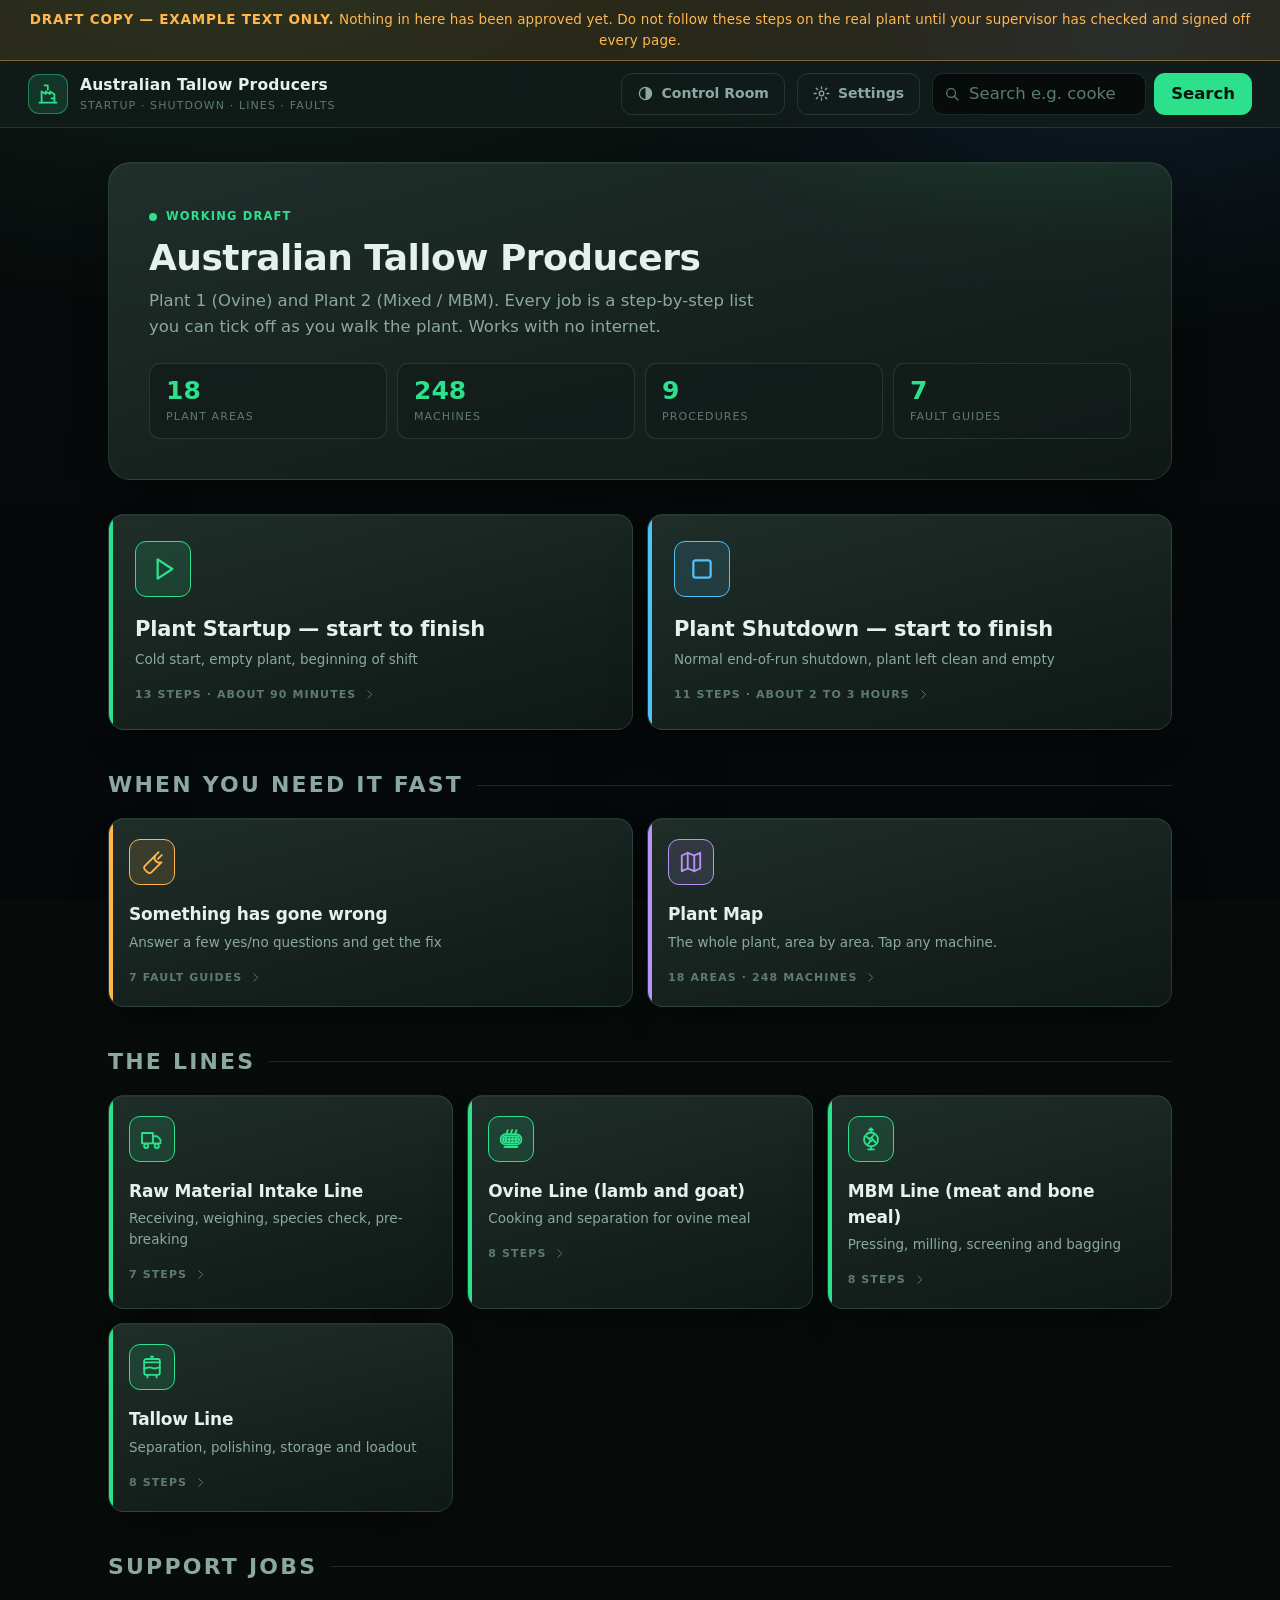
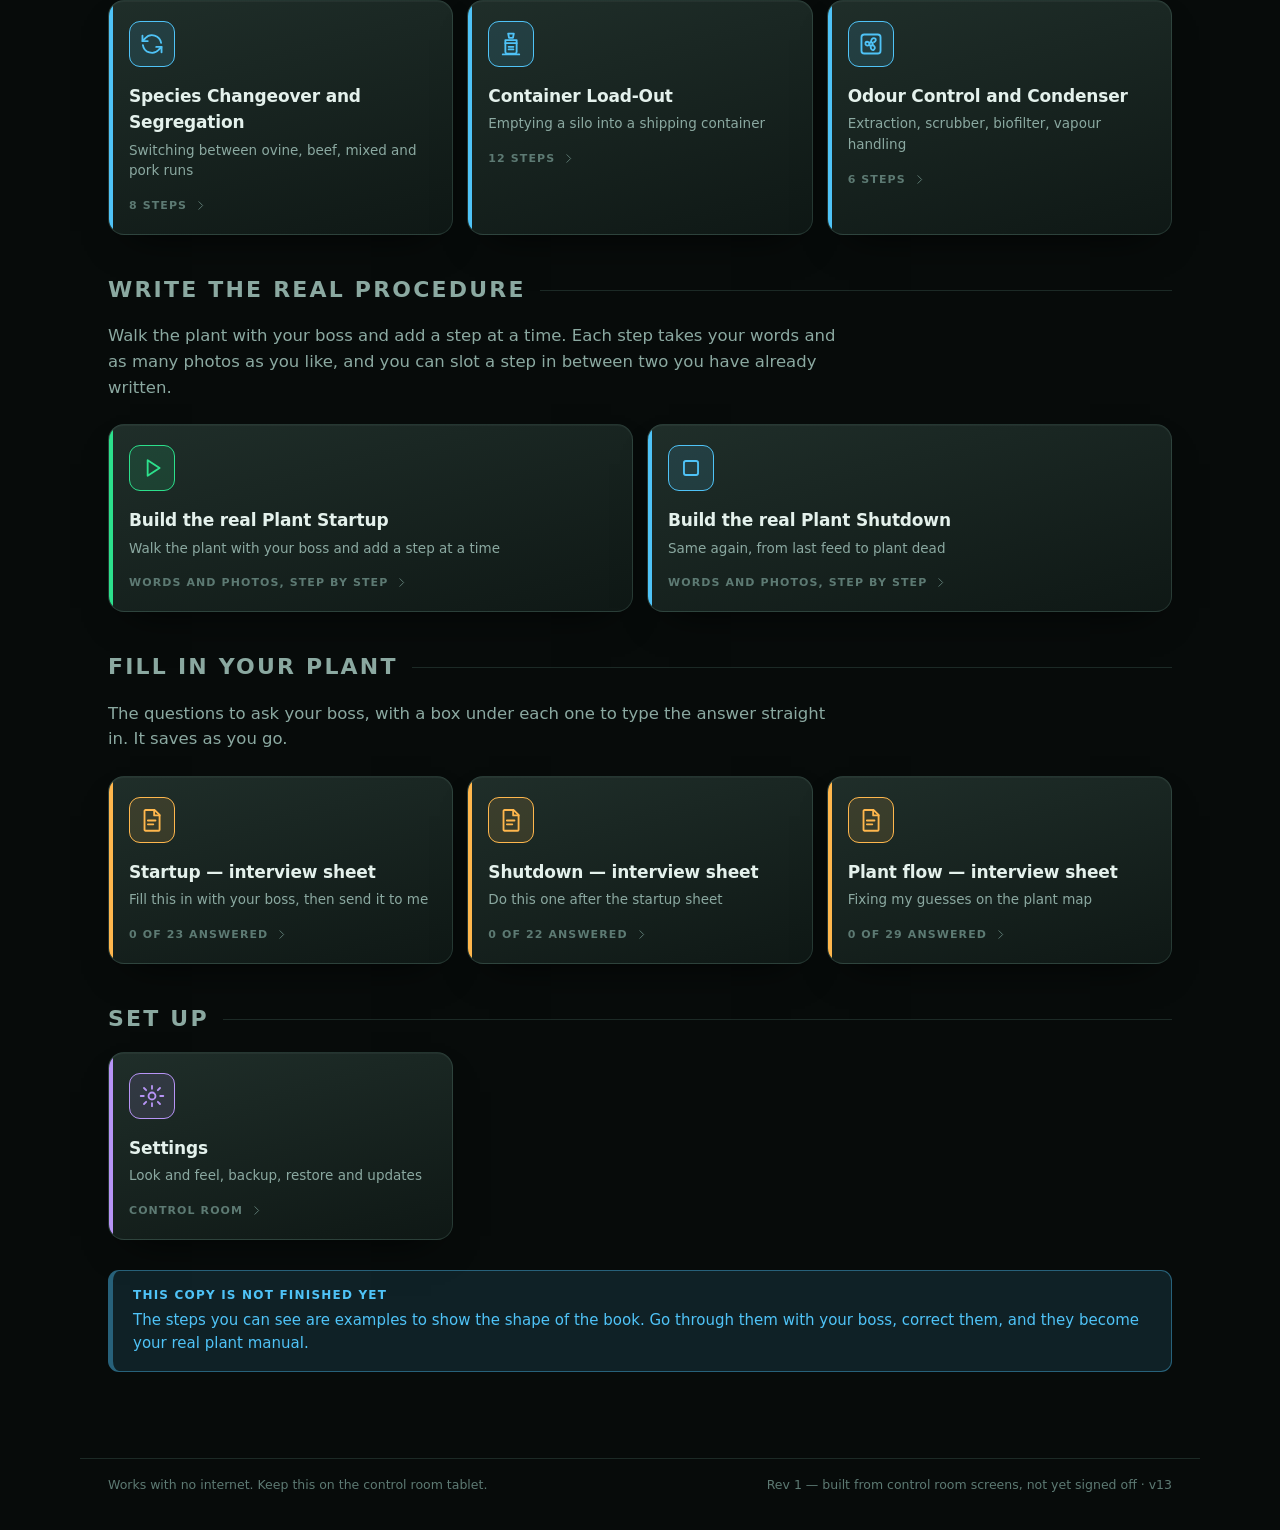
==== commit 5cacc858: "Add files via upload" ====
--- a/PLANT-GUIDE-single-file.html
+++ b/PLANT-GUIDE-single-file.html
@@ -1366,6 +1366,170 @@
   .map-scroll { position: static; overflow: visible; padding: 0; }
   .flow { animation: none; }
 }
+
+/* =============================================================
+   23. SIMPLE / EVERY MACHINE SWITCH ON THE MAP
+   ============================================================= */
+
+.seg {
+  display: inline-flex;
+  border: var(--border-w) solid var(--line);
+  border-radius: 999px;
+  overflow: hidden;
+  flex: 0 0 auto;
+}
+[data-theme="industrial"] .seg { border-radius: 3px; }
+
+.seg-btn {
+  padding: 6px 14px;
+  border: 0;
+  background: transparent;
+  color: var(--ink-faint);
+  font-size: 12.5px; font-weight: 700;
+  cursor: pointer; white-space: nowrap;
+  transition: background .14s, color .14s;
+}
+.seg-btn:hover { color: var(--ink); }
+.seg-btn.on { background: var(--accent); color: var(--accent-ink); }
+[data-theme="industrial"] .seg-btn.on { background: #ffd400; color: #15130f; }
+
+.detail-hint {
+  font-size: 12px;
+  color: var(--ink-faint);
+  white-space: nowrap;
+}
+
+/* the bottom-left overlay now holds the switch, so let it breathe */
+.map-overlay.bl { gap: 10px; padding: 7px 10px; font-size: 12px; }
+
+@media (max-width: 720px) {
+  .map-overlay.bl {
+    display: flex;
+    bottom: auto; top: 58px; left: 10px; right: 10px;
+    justify-content: center;
+  }
+  .detail-hint { display: none; }
+  .map-overlay.tr { bottom: 10px; }
+  .map-scroll { padding: 108px 12px 66px; }
+}
+
+/* =============================================================
+   24. THE STEP BUILDER
+   ============================================================= */
+
+.bstep {
+  position: relative;
+  padding: 18px 20px;
+  margin: 0 0 14px;
+  border: var(--border-w) solid var(--line);
+  border-left: 5px solid var(--accent-line);
+  border-radius: var(--radius);
+  background: var(--panel);
+  box-shadow: var(--shadow);
+}
+
+.bstep-head {
+  display: flex; align-items: center; gap: 12px;
+  margin: 0 0 14px;
+  flex-wrap: wrap;
+}
+.bstep-tools { display: flex; align-items: center; gap: 7px; margin-left: auto; flex-wrap: wrap; }
+.bstep-tools .icon-btn { width: 34px; height: 34px; }
+.bstep-tools .icon-btn[disabled] { opacity: .35; cursor: not-allowed; }
+.bstep-tools .icon-btn.danger { color: var(--red); border-color: var(--red-line); }
+.bstep-tools .icon-btn.danger:hover { background: var(--red-soft); color: var(--red); }
+
+.bstep-text { font-size: 16.5px; }
+
+/* ---- photos ---- */
+
+.bphotos {
+  display: flex; flex-wrap: wrap; gap: 10px;
+  margin: 14px 0 0;
+}
+
+.bphoto {
+  position: relative;
+  width: 104px; height: 104px;
+  border: var(--border-w) solid var(--line);
+  border-radius: var(--radius-sm);
+  overflow: hidden;
+  background: var(--bg);
+  flex: 0 0 auto;
+}
+.bphoto img {
+  width: 100%; height: 100%;
+  object-fit: cover;
+  display: block; cursor: zoom-in;
+}
+.bphoto-missing {
+  width: 100%; height: 100%;
+  display: grid; place-items: center;
+  font-size: 11px; color: var(--ink-faint);
+}
+.bphoto-x {
+  position: absolute; top: 4px; right: 4px;
+  width: 26px; height: 26px;
+  display: grid; place-items: center;
+  border: 0; border-radius: 50%;
+  background: rgba(0, 0, 0, .66);
+  color: #fff; font-size: 17px; line-height: 1;
+  cursor: pointer;
+}
+.bphoto-x:hover { background: var(--red); }
+
+.bphoto-add {
+  width: 104px; height: 104px;
+  display: flex; flex-direction: column;
+  align-items: center; justify-content: center; gap: 7px;
+  border: var(--border-w) dashed var(--line);
+  border-radius: var(--radius-sm);
+  background: transparent;
+  color: var(--ink-soft);
+  font-size: 12.5px; font-weight: 700;
+  cursor: pointer; flex: 0 0 auto;
+  transition: border-color .14s, color .14s, background .14s;
+}
+.bphoto-add:hover {
+  border-color: var(--accent-line);
+  color: var(--accent);
+  background: var(--accent-soft);
+}
+.bphoto-add input { display: none; }
+
+/* ---- the folded-away extra fields ---- */
+
+.bextras { margin: 14px 0 0; }
+.bextras > summary {
+  cursor: pointer;
+  font-size: 12.5px; font-weight: 800;
+  letter-spacing: var(--label-tracking); text-transform: uppercase;
+  color: var(--ink-faint);
+  padding: 8px 0;
+  list-style: none;
+}
+.bextras > summary::-webkit-details-marker { display: none; }
+.bextras > summary::before { content: "+ "; }
+.bextras[open] > summary::before { content: "\2212 "; }
+.bextras > summary:hover { color: var(--ink); }
+.bextras[open] { border-top: 1px solid var(--line); }
+
+/* the three sharing rows read better with room to breathe */
+.card .kv > span { max-width: 52ch; }
+.card .kv > b { align-self: center; }
+
+@media (max-width: 720px) {
+  .bstep { padding: 16px 14px; }
+  .bstep-tools { width: 100%; margin-left: 0; }
+  .bstep-tools .btn.small span { display: none; }
+  .bphoto, .bphoto-add { width: 88px; height: 88px; }
+}
+
+@media print {
+  .bstep-tools, .bphoto-add, .bphoto-x, .bextras > summary { display: none !important; }
+  .bphoto, .bphoto-add { width: 150px; height: 150px; }
+  .bextras { display: block; }
+}
 </style>
 <script>
 /* Put the saved look on before anything is painted, so the screen
@@ -1451,9 +1615,9 @@
 /* The version that is actually installed on this device.
    Bump it with:  node tools/bump-version.js  (keeps version.json and sw.js in step) */
 window.PLANT_VERSION = {
-  version: "12",
+  version: "13",
   built: "2026-10-08",
-  notes: "Only MBM goes to the silos; ovine and bovine go straight to bagging. Chicken retired. New Container Load-Out procedure from the load-out screen checklist."
+  notes: "Map redesigned: machines drawn as real shapes, conveyors folded into the arrows, new Simple view. New step builder for writing the real startup and shutdown with photos."
 };
 </script>
 
@@ -5035,7 +5199,9 @@
     clock:    '<circle cx="12" cy="12" r="8.6"/><path d="M12 7.2V12l3.4 2.2"/>',
     user:     '<circle cx="12" cy="8.4" r="3.8"/><path d="M4.8 20.4a7.2 7.2 0 0 1 14.4 0"/>',
     bell:     '<path d="M6.6 10.4a5.4 5.4 0 0 1 10.8 0c0 4.4 2 5.8 2 5.8H4.6s2-1.4 2-5.8Z"/><path d="M10.2 19.4a2 2 0 0 0 3.6 0"/>',
-    shield:   '<path d="M12 3 5.4 5.6v5.6c0 4.4 2.8 7.6 6.6 9.2 3.8-1.6 6.6-4.8 6.6-9.2V5.6L12 3Z"/><path d="M9.2 12.2l2 2 3.6-4"/>'
+    shield:   '<path d="M12 3 5.4 5.6v5.6c0 4.4 2.8 7.6 6.6 9.2 3.8-1.6 6.6-4.8 6.6-9.2V5.6L12 3Z"/><path d="M9.2 12.2l2 2 3.6-4"/>',
+    camera:   '<path d="M3.4 8.6h3.2l1.6-2.4h7.6l1.6 2.4h3.2v10.2H3.4Z"/><circle cx="12" cy="13.4" r="3.4"/>',
+    pencil:   '<path d="M4 20h4.2L20 8.2 15.8 4 4 15.8Z"/><path d="M14.4 5.4 18.6 9.6"/>'
   };
 
   /* tiles and rows get a real icon where there is a sensible one,
@@ -5267,6 +5433,20 @@
       h += tile("#/p/" + p.id, PROC_ART[p.id], p.icon, p.title, p.subtitle || "",
                 { accent: accentFor("blue"), tint: tintFor("blue"),
                   meta: p.steps.length + " steps" });
+    });
+    h += "</div>";
+
+    /* ---- the step builders ---- */
+    h += '<h2>Write the real procedure</h2>';
+    h += '<p class="lede">Walk the plant with your boss and add a step at a time. Each step ' +
+         "takes your words and as many photos as you like, and you can slot a step in " +
+         "between two you have already written.</p>";
+    h += '<div class="tile-grid two">';
+    Object.keys(BUILDERS).forEach(function (k) {
+      var b = BUILDERS[k];
+      h += tile("#/build/" + k, b.art, "", b.title, b.sub,
+                { accent: accentFor(b.accent), tint: tintFor(b.accent),
+                  meta: "Words and photos, step by step" });
     });
     h += "</div>";
 
@@ -5592,12 +5772,29 @@
      ============================================================= */
 
   var AREA_W = 224, AREA_H = 122;
-  var NODE_W = 136, NODE_H = 104;
+  var NODE_W = 140, NODE_H = 128;
 
   var mapZoom = null;       /* null means "work it out and fill the screen" */
   var mapFitScale = 1;
   var mapStreams = null;
   var remountMap = null;
+
+  var DETAIL_KEY = STORE_PREFIX + "mapdetail";
+  var mapDetail = "simple";   /* "simple" hides the conveyors, "full" shows everything */
+
+  function loadDetail() {
+    try {
+      var d = localStorage.getItem(DETAIL_KEY);
+      if (d === "simple" || d === "full") mapDetail = d;
+    } catch (e) {}
+  }
+
+  function setDetail(d) {
+    mapDetail = d;
+    try { localStorage.setItem(DETAIL_KEY, d); } catch (e) {}
+    mapZoom = null;
+    route();
+  }
 
   function initStreams() {
     if (mapStreams || !MAP) return;
@@ -5828,52 +6025,80 @@
     return s + "</defs>";
   }
 
-  function edgePath(a, b, W, H, back) {
-    var hw = W / 2, hh = H / 2;
+  function edgePath(a, b, sa, sb, back) {
     var dx = b.x - a.x, dy = b.y - a.y;
 
     if (back) {
-      var low = Math.max(a.y, b.y) + hh + 24;
-      return "M" + a.x + " " + (a.y + hh) + " V" + low + " H" + b.x + " V" + (b.y + hh);
+      var low = Math.max(a.y + sa.hh, b.y + sb.hh) + 22;
+      return "M" + a.x + " " + (a.y + sa.hh) + " V" + low + " H" + b.x + " V" + (b.y + sb.hh);
     }
 
     /* straight down or up — this is how the snake folds */
     if (Math.abs(dx) < 3) {
       return dy > 0
-        ? "M" + a.x + " " + (a.y + hh) + " V" + (b.y - hh)
-        : "M" + a.x + " " + (a.y - hh) + " V" + (b.y + hh);
+        ? "M" + a.x + " " + (a.y + sa.hh) + " V" + (b.y - sb.hh)
+        : "M" + a.x + " " + (a.y - sa.hh) + " V" + (b.y + sb.hh);
     }
 
     /* same row — straight across, either direction */
     if (Math.abs(dy) < 3) {
       return dx > 0
-        ? "M" + (a.x + hw) + " " + a.y + " H" + (b.x - hw)
-        : "M" + (a.x - hw) + " " + a.y + " H" + (b.x + hw);
+        ? "M" + (a.x + sa.hw) + " " + a.y + " H" + (b.x - sb.hw)
+        : "M" + (a.x - sa.hw) + " " + a.y + " H" + (b.x + sb.hw);
     }
 
     /* close across but different row — drop out of the bottom and over */
-    if (Math.abs(dx) < W * 0.85) {
-      var sy = dy > 0 ? a.y + hh : a.y - hh;
-      var ey = dy > 0 ? b.y - hh : b.y + hh;
-      var jog = dy > 0 ? ey - 18 : ey + 18;
+    if (Math.abs(dx) < (sa.hw + sb.hw) * 1.5) {
+      var sy = dy > 0 ? a.y + sa.hh : a.y - sa.hh;
+      var ey = dy > 0 ? b.y - sb.hh : b.y + sb.hh;
+      var jog = dy > 0 ? ey - 16 : ey + 16;
       return "M" + a.x + " " + sy + " V" + jog + " H" + b.x + " V" + ey;
     }
 
     /* plenty of room — classic dogleg through the middle */
-    var ax = dx > 0 ? a.x + hw : a.x - hw;
-    var bx = dx > 0 ? b.x - hw : b.x + hw;
+    var ax = dx > 0 ? a.x + sa.hw : a.x - sa.hw;
+    var bx = dx > 0 ? b.x - sb.hw : b.x + sb.hw;
     var mx = (ax + bx) / 2;
     return "M" + ax + " " + a.y + " H" + mx + " V" + b.y + " H" + bx;
   }
 
-  function drawEdges(edges, pos, W, H, showLabels) {
+  function drawEdges(edges, pos, sizes, showLabels, cellW, cellH) {
     var s = "", labels = "";
+    var fallback = { hw: NODE_W / 2, hh: NODE_H / 2 };
+
+    /* Writing that lands on top of a machine is worse than no
+       writing at all, so a label is nudged up or down to find a
+       clear spot and dropped if it cannot. */
+    var cells = [];
+    if (cellW) {
+      Object.keys(pos).forEach(function (id) {
+        cells.push({ x: pos[id].x, y: pos[id].y });
+      });
+    }
+    function clear(lx, ly) {
+      if (!cellW) return true;
+      for (var i = 0; i < cells.length; i++) {
+        if (Math.abs(lx - cells[i].x) < cellW * 0.46 &&
+            Math.abs(ly - cells[i].y) < cellH * 0.42) return false;
+      }
+      return true;
+    }
+    function place(lx, ly) {
+      if (clear(lx, ly)) return ly;
+      var tries = [-18, 18, -32, 32, -46, 46];
+      for (var i = 0; i < tries.length; i++) {
+        if (clear(lx, ly + tries[i])) return ly + tries[i];
+      }
+      return null;
+    }
     (edges || []).forEach(function (e) {
       if (mapStreams[e.stream] === false) return;
       var a = pos[e.from], b = pos[e.to];
       if (!a || !b) return;
+      var sa = sizes[e.from] || fallback;
+      var sb = sizes[e.to] || fallback;
       var col = streamColor(e.stream);
-      var d = edgePath(a, b, W, H, e.back);
+      var d = edgePath(a, b, sa, sb, e.back);
 
       if (e.dashed) {
         s += '<path d="' + d + '" fill="none" stroke="' + col + '" stroke-width="2.2" ' +
@@ -5890,14 +6115,26 @@
       }
 
       if (showLabels && e.label) {
+        /* put the writing in the GAP between the two machines, not
+           halfway between their middles, or a wide machine sits on
+           top of it */
+        var lx = (a.x + b.x) / 2;
+        if (Math.abs(b.y - a.y) < 3 && Math.abs(b.x - a.x) > 3) {
+          lx = b.x > a.x
+            ? ((a.x + sa.hw) + (b.x - sb.hw)) / 2
+            : ((a.x - sa.hw) + (b.x + sb.hw)) / 2;
+        }
         /* a return loop runs under the row, so its label goes down
            there with it rather than over the machines */
-        var lx = (a.x + b.x) / 2;
         var ly = e.back
-          ? Math.max(a.y, b.y) + H / 2 + 20
-          : ((a.y + b.y) / 2) - 8;
-        labels += '<text class="map-edgelabel" x="' + lx + '" y="' + ly + '" fill="' + col +
-                  '" style="stroke:' + canvasColor() + '">' + esc(e.label) + "</text>";
+          ? Math.max(a.y + sa.hh, b.y + sb.hh) + 18
+          : ((a.y + b.y) / 2) - 7;
+
+        var fy = e.back ? ly : place(lx, ly);
+        if (fy !== null) {
+          labels += '<text class="map-edgelabel" x="' + lx + '" y="' + fy + '" fill="' + col +
+                    '" style="stroke:' + canvasColor() + '">' + esc(e.label) + "</text>";
+        }
       }
     });
     return s + labels;
@@ -5955,43 +6192,355 @@
     return s;
   }
 
-  function drawMachinePlate(n, p, plantKey) {
+  /* =============================================================
+     HOW A MACHINE IS DRAWN
+     -------------------------------------------------------------
+     On your control room screens a tank looks like a tank and a
+     conveyor is just a bar. That is what makes them readable at a
+     glance. So each type gets its own silhouette and its own size,
+     rather than everything being the same rounded box.
+     ============================================================= */
+
+  var PLATE_H = 66;    /* reference height a shape is scaled against */
+  var PLATE_BAND = 80; /* the room set aside for the body, so a tall
+                          tank can never reach down into its own label */
+
+  function plateShape(type) {
+    switch (type) {
+      case "tank":          return { kind: "cyl",    w: 0.50, h: 1.14 };
+      case "silo":          return { kind: "silo",   w: 0.56, h: 1.16 };
+      case "bin":
+      case "binfeeder":     return { kind: "hopper", w: 0.70, h: 1.00 };
+      case "pit":           return { kind: "pit",    w: 0.80, h: 0.84 };
+      case "cooker":
+      case "dryer":         return { kind: "drum",   w: 1.00, h: 0.70 };
+      case "decanter":
+      case "press":
+      case "contrashear":   return { kind: "cone",   w: 0.96, h: 0.72 };
+      case "separator":     return { kind: "bowl",   w: 0.62, h: 1.00 };
+      case "evaporator":    return { kind: "column", w: 0.46, h: 1.14 };
+      case "boiler":
+      case "daf":
+      case "bloodplant":
+      case "biofilter":     return { kind: "box",    w: 0.92, h: 0.84 };
+      case "saturator":     return { kind: "cyl",    w: 0.44, h: 1.04 };
+      case "condenser":     return { kind: "box",    w: 0.92, h: 0.72 };
+      case "pump":
+      case "dosingpump":    return { kind: "circle", w: 0.40, h: 0.56 };
+      case "fan":           return { kind: "circle", w: 0.44, h: 0.62 };
+      case "mill":          return { kind: "circle", w: 0.52, h: 0.74 };
+      case "valve":         return { kind: "valve",  w: 0.40, h: 0.52 };
+      case "shaker":        return { kind: "deck",   w: 0.92, h: 0.56 };
+      case "screw":         return { kind: "bar",    w: 1.04, h: 0.40 };
+      case "metaldetector": return { kind: "arch",   w: 0.70, h: 0.80 };
+      case "bagging":       return { kind: "sack",   w: 0.58, h: 0.92 };
+      default:              return { kind: "box",    w: 0.88, h: 0.84 };
+    }
+  }
+
+  /* how far out from the middle an arrow should stop */
+  function plateSize(n, cellW) {
+    var s = plateShape(n.type);
+    var w = cellW * s.w, h = PLATE_H * s.h;
+    return { hw: w / 2 + 7, hh: h / 2 + 7, w: w, h: h, kind: s.kind };
+  }
+
+  /* a level bar inside a vessel, the way your screens show them */
+  function levelOf(n) {
+    if (!n.values) return null;
+    for (var i = 0; i < n.values.length; i++) {
+      var v = n.values[i];
+      if (!/level/i.test(String(v.k))) continue;
+      var m = String(v.v).match(/([\d.]+)\s*%/);
+      if (m) {
+        var pct = parseFloat(m[1]);
+        if (pct >= 0 && pct <= 100) return pct;
+      }
+    }
+    return null;
+  }
+
+  function platePath(kind, cx, cy, w, h) {
+    var x = cx - w / 2, y = cy - h / 2, r = w / 2;
+
+    switch (kind) {
+      case "cyl":
+        return "M" + x + " " + (y + 7) + " A" + r + " 7 0 0 1 " + (x + w) + " " + (y + 7) +
+               " V" + (y + h - 7) + " A" + r + " 7 0 0 1 " + x + " " + (y + h - 7) + " Z";
+      case "silo":
+        return "M" + x + " " + (y + 8) + " A" + r + " 8 0 0 1 " + (x + w) + " " + (y + 8) +
+               " V" + (y + h - 16) + " L" + cx + " " + (y + h) +
+               " L" + x + " " + (y + h - 16) + " Z";
+      case "hopper":
+        return "M" + x + " " + y + " H" + (x + w) + " L" + (cx + w * 0.17) + " " + (y + h) +
+               " H" + (cx - w * 0.17) + " Z";
+      case "pit":
+        return "M" + x + " " + y + " H" + (x + w) + " L" + (x + w - 7) + " " + (y + h) +
+               " H" + (x + 7) + " Z";
+      case "drum":
+        return "M" + (x + h / 2) + " " + y + " H" + (x + w - h / 2) +
+               " A" + (h / 2) + " " + (h / 2) + " 0 0 1 " + (x + w - h / 2) + " " + (y + h) +
+               " H" + (x + h / 2) +
+               " A" + (h / 2) + " " + (h / 2) + " 0 0 1 " + (x + h / 2) + " " + y + " Z";
+      case "cone":
+        return "M" + x + " " + y + " H" + (x + w * 0.62) + " L" + (x + w) + " " + cy +
+               " L" + (x + w * 0.62) + " " + (y + h) + " H" + x + " Z";
+      case "bowl":
+        return "M" + cx + " " + y + " L" + (x + w) + " " + (y + h * 0.42) +
+               " L" + (cx + w * 0.22) + " " + (y + h) + " H" + (cx - w * 0.22) +
+               " L" + x + " " + (y + h * 0.42) + " Z";
+      case "column":
+        return "M" + x + " " + (y + 9) + " A" + r + " 9 0 0 1 " + (x + w) + " " + (y + 9) +
+               " V" + (y + h - 9) + " A" + r + " 9 0 0 1 " + x + " " + (y + h - 9) + " Z";
+      case "circle":
+        var rr = Math.min(w, h) / 2;
+        return "M" + (cx - rr) + " " + cy + " a" + rr + " " + rr + " 0 1 0 " + (rr * 2) + " 0" +
+               " a" + rr + " " + rr + " 0 1 0 " + (-rr * 2) + " 0 Z";
+      case "valve":
+        return "M" + x + " " + y + " L" + (x + w) + " " + (y + h) +
+               " H" + x + " L" + (x + w) + " " + y + " Z";
+      case "deck":
+        return "M" + x + " " + (y + h * 0.3) + " L" + (x + w) + " " + y +
+               " V" + (y + h * 0.7) + " L" + x + " " + (y + h) + " Z";
+      case "bar":
+        return "M" + (x + h / 2) + " " + y + " H" + (x + w - h / 2) +
+               " a" + (h / 2) + " " + (h / 2) + " 0 0 1 0 " + h +
+               " H" + (x + h / 2) + " a" + (h / 2) + " " + (h / 2) + " 0 0 1 0 " + (-h) + " Z";
+      case "arch":
+        return "M" + x + " " + (y + h) + " V" + (y + w / 2) +
+               " A" + r + " " + (w / 2) + " 0 0 1 " + (x + w) + " " + (y + w / 2) +
+               " V" + (y + h) + " Z";
+      case "sack":
+        return "M" + (x + w * 0.2) + " " + y + " H" + (x + w * 0.8) +
+               " L" + (x + w) + " " + (y + h * 0.26) + " V" + (y + h) +
+               " H" + x + " V" + (y + h * 0.26) + " Z";
+      default:
+        var rad = dark() ? 9 : 2;
+        return "M" + (x + rad) + " " + y + " H" + (x + w - rad) +
+               " a" + rad + " " + rad + " 0 0 1 " + rad + " " + rad +
+               " V" + (y + h - rad) + " a" + rad + " " + rad + " 0 0 1 " + (-rad) + " " + rad +
+               " H" + (x + rad) + " a" + rad + " " + rad + " 0 0 1 " + (-rad) + " " + (-rad) +
+               " V" + (y + rad) + " a" + rad + " " + rad + " 0 0 1 " + rad + " " + (-rad) + " Z";
+    }
+  }
+
+  /* the dashed block that says "this carries on into the next area" */
+  function drawHandover(n, p, plantKey, cellW, hash) {
     var sk = skin(plantKey);
-    var x = p.x - NODE_W / 2, y = p.y - NODE_H / 2;
+    var w = cellW * 0.80, h = PLATE_H * 0.64;
+    var top = p.y - NODE_H / 2;
+    var cy = top + PLATE_BAND / 2;
+    var x = p.x - w / 2, y = cy - h / 2;
+
+    var s = hash
+      ? '<g class="mnode" onclick="Plant.go(\'' + hash + '\')" role="button" tabindex="0">'
+      : "<g>";
+
+    s += '<rect class="hit" x="' + (p.x - cellW / 2) + '" y="' + (p.y - NODE_H / 2) +
+         '" width="' + cellW + '" height="' + NODE_H + '" rx="8"/>';
+    s += '<rect class="plate" x="' + x + '" y="' + y + '" width="' + w + '" height="' + h +
+         '" rx="' + (dark() ? 10 : 2) + '" fill="none" stroke="' + sk.stroke +
+         '" stroke-width="1.8" stroke-dasharray="7 6" opacity=".75"/>';
+    s += iconMarkup(hash ? "screw" : "generic", p.x, cy, 22, sk.accent, 1.4);
+
+    wrapLabel(n.label, Math.round(cellW / 7), 3).forEach(function (line, i) {
+      s += '<text class="map-nodelabel" x="' + p.x + '" y="' + (top + PLATE_BAND + 14 + i * 12.5) +
+           '" fill="' + (dark() ? "#8ba9a1" : "#4e4a42") + '">' + esc(line) + "</text>";
+    });
+
+    return s + "</g>";
+  }
+
+  function drawMachinePlate(n, p, plantKey, cellW) {
+    var sk = skin(plantKey);
+    var size = plateSize(n, cellW);
+    var sh = plateShape(n.type);
+    var w = size.w, h = size.h;
+    var top = p.y - NODE_H / 2;
+    var cy = top + PLATE_BAND / 2;
+
     var s = '<g class="mnode" onclick="Plant.go(\'#/m/' + n.id + '\')" role="button" ' +
             'tabindex="0" aria-label="' + esc(n.label) + '">';
 
-    s += '<rect class="plate" x="' + x + '" y="' + y + '" width="' + NODE_W + '" height="' + NODE_H +
-         '" rx="' + (dark() ? 13 : 3) + '" fill="' + sk.plate + '" stroke="' + sk.stroke +
-         '" stroke-width="' + (dark() ? 1.6 : 2.6) + '"' +
+    /* a transparent pad so the whole cell is tappable, not just the shape */
+    s += '<rect class="hit" x="' + (p.x - cellW / 2) + '" y="' + (p.y - NODE_H / 2) +
+         '" width="' + cellW + '" height="' + NODE_H + '" rx="8"/>';
+
+    var d = platePath(sh.kind, p.x, cy, w, h);
+    s += '<path class="plate" d="' + d + '" fill="' + sk.plate + '" stroke="' + sk.stroke +
+         '" stroke-width="' + (dark() ? 1.7 : 2.6) + '" stroke-linejoin="round"' +
          (dark() ? ' filter="url(#nodeGlow)"' : "") + "/>";
 
-    if (dark()) {
-      s += '<path d="M' + (x + 12) + " " + (y + 1) + " H" + (x + NODE_W - 12) +
-           '" stroke="' + sk.stroke + '" stroke-width="1.4" opacity=".4"/>';
-    } else {
-      s += '<rect x="' + x + '" y="' + y + '" width="' + NODE_W + '" height="6" fill="' +
-           sk.accent + '"/>';
+    /* level bar for vessels, like the bars on your screens */
+    var pct = levelOf(n);
+    if (pct !== null && /cyl|silo|hopper|column|box|pit/.test(sh.kind)) {
+      var bw = Math.max(7, w * 0.17);
+      var bx = p.x + w / 2 - bw - 4;
+      var byTop = cy - h / 2 + 10;
+      var bh = h - 20;
+      if (bh > 10) {
+        s += '<rect x="' + bx + '" y="' + byTop + '" width="' + bw + '" height="' + bh +
+             '" rx="2" fill="' + (dark() ? "#000" : "#efeee8") + '" opacity=".55"/>';
+        var fh = bh * (pct / 100);
+        s += '<rect x="' + bx + '" y="' + (byTop + bh - fh) + '" width="' + bw +
+             '" height="' + fh + '" rx="2" fill="' + sk.accent + '" opacity=".92"/>';
+      }
     }
 
-    s += iconMarkup(n.type, p.x, y + 30, 30, sk.accent, 1.45);
-
-    var ty = y + 60;
+    /* the icon sits in the body, scaled to whatever room there is */
+    var box = Math.max(16, Math.min(30, Math.min(w, h) * 0.72));
+    s += iconMarkup(n.type, p.x, cy, box, sk.accent, 1.45);
+
+    /* writing goes underneath the machine, not inside it */
+    var ty = top + PLATE_BAND + 14;
     if (n.tag) {
       s += '<text class="map-tag" x="' + p.x + '" y="' + ty + '" fill="' + sk.accent + '">' +
            esc(n.tag) + "</text>";
-      ty += 15;
+      ty += 13;
     }
-    wrapLabel(n.label, 18, 2).forEach(function (line, i) {
-      s += '<text class="map-nodelabel" x="' + p.x + '" y="' + (ty + i * 13) + '" fill="' +
+    wrapLabel(n.label, Math.round(cellW / 7.2), n.tag ? 2 : 3).forEach(function (line, i) {
+      s += '<text class="map-nodelabel" x="' + p.x + '" y="' + (ty + i * 12.5) + '" fill="' +
            sk.text + '">' + esc(line) + "</text>";
     });
 
-    if (n.guess) s += guessBadge(x + NODE_W - 13, y + 13);
-    if (n.alarms && n.alarms.length) s += alarmBadge(x + 13, y + 13);
+    /* badges sit on the corners of the cell, so they are always in
+       the same place whatever shape the machine is */
+    var cl = p.x - cellW / 2, ct = p.y - NODE_H / 2;
+    if (n.guess) s += guessBadge(cl + cellW - 13, ct + 13);
+    if (n.alarms && n.alarms.length) s += alarmBadge(cl + 13, ct + 13);
 
     s += "</g>";
     return s;
+  }
+
+  /* =============================================================
+     SIMPLE VIEW
+     -------------------------------------------------------------
+     On your screens a run of conveyors is a line, not a row of
+     boxes. Simple view does the same: it hides the conveyors and
+     inline valves and names them on the arrow instead. Plant 1
+     Receival drops from 17 boxes to 4.
+     ============================================================= */
+
+  var MINOR_TYPES = { screw: 1, valve: 1 };
+
+  function isMinor(n) {
+    return !!MINOR_TYPES[n.type] && !n.keepInSimple;
+  }
+
+  function viaLabel(list) {
+    if (!list.length) return null;
+    if (list.length === 1) return list[0];
+    if (list.length === 2) return list.join(", ");
+    return list[0] + " \u2026 " + list[list.length - 1] + " (" + list.length + ")";
+  }
+
+  function simplifyGraph(nodes, edges, inLabel, outLabel) {
+    nodes = nodes || [];
+    edges = edges || [];
+
+    var major = nodes.filter(function (n) { return !isMinor(n); });
+    if (!major.length || major.length === nodes.length) return null;
+
+    var byId = {};
+    nodes.forEach(function (n) { byId[n.id] = n; });
+
+    var out = {}, hasIncoming = {};
+    edges.forEach(function (e) {
+      if (!byId[e.from] || !byId[e.to]) return;
+      (out[e.from] = out[e.from] || []).push(e);
+      hasIncoming[e.to] = true;
+    });
+
+    var newEdges = [];
+    var seenPair = {};
+    var needIn = false, needOut = false;
+
+    /* Walk forward from a starting point, stepping over the minor
+       machines and collecting their names. Where a run leaves the
+       area entirely it lands on a hand-over block instead of just
+       disappearing. */
+    function walk(startId, startIsEntry) {
+      var stack = [{ id: startId, through: [], stream: null, dashed: false,
+                     label: null, back: false, depth: 0 }];
+      var guard = 0;
+
+      while (stack.length && guard++ < 6000) {
+        var cur = stack.pop();
+        var outs = out[cur.id] || [];
+
+        /* a run that stops at a conveyor is heading out of the area */
+        if (!outs.length && cur.through.length) {
+          var ko = startId + ">__out__";
+          if (!seenPair[ko]) {
+            seenPair[ko] = 1;
+            needOut = true;
+            newEdges.push({
+              from: startId, to: "__out__",
+              stream: cur.stream || "meal", dashed: cur.dashed,
+              label: cur.label || viaLabel(cur.through)
+            });
+          }
+          continue;
+        }
+
+        outs.forEach(function (e) {
+          var next = byId[e.to];
+          if (!next) return;
+          var stream = cur.stream || e.stream;
+          var dashed = cur.dashed || !!e.dashed;
+          var label = cur.label || e.label || null;
+
+          if (isMinor(next)) {
+            if (cur.depth > 26) return;
+            stack.push({
+              id: next.id,
+              through: cur.through.concat([next.tag || next.label]),
+              stream: stream, dashed: dashed, label: label,
+              back: cur.back || !!e.back,
+              depth: cur.depth + 1
+            });
+            return;
+          }
+
+          var from = startIsEntry ? "__in__" : startId;
+          var key = from + ">" + next.id;
+          if (seenPair[key]) return;
+          seenPair[key] = 1;
+          if (startIsEntry) needIn = true;
+
+          newEdges.push({
+            from: from, to: next.id, stream: stream,
+            dashed: dashed, back: cur.back || !!e.back,
+            label: label || viaLabel(cur.through)
+          });
+        });
+      }
+    }
+
+    major.forEach(function (m) { walk(m.id, false); });
+
+    /* conveyor runs that start the area, with nothing feeding them */
+    nodes.forEach(function (n) {
+      if (isMinor(n) && !hasIncoming[n.id]) walk(n.id, true);
+    });
+
+    var finalNodes = major.slice();
+
+    if (needIn) {
+      finalNodes.unshift({
+        id: "__in__", label: inLabel || "Comes in from another area",
+        type: "generic", keepInSimple: true, handover: true
+      });
+    }
+    if (needOut) {
+      finalNodes.push({
+        id: "__out__", label: outLabel || "Goes on to another area",
+        type: "generic", keepInSimple: true, handover: true
+      });
+    }
+
+    return { nodes: finalNodes, edges: newEdges, hidden: nodes.length - major.length };
   }
 
   /* ---------- the stage ---------- */
@@ -6020,6 +6569,18 @@
            "</div>";
   }
 
+  function detailToggle() {
+    return '<div class="map-overlay bl">' +
+             '<div class="seg">' +
+               '<button class="seg-btn' + (mapDetail === "simple" ? " on" : "") + '" ' +
+                 'onclick="Plant.setDetail(\'simple\')">Simple</button>' +
+               '<button class="seg-btn' + (mapDetail === "full" ? " on" : "") + '" ' +
+                 'onclick="Plant.setDetail(\'full\')">Every machine</button>' +
+             "</div>" +
+             '<span class="detail-hint" id="detailHint"></span>' +
+           "</div>";
+  }
+
   function streamChips() {
     var h = '<div class="map-overlay tl">';
     Object.keys(MAP.streams).forEach(function (k) {
@@ -6059,11 +6620,19 @@
     var scale = mapZoom || best.scale;
     var L = best.L;
 
+    /* each machine knows its own size, so arrows stop at the shape
+       rather than at an invisible box around it */
+    var sizes = {};
+    spec.nodes.forEach(function (n) {
+      sizes[n.id] = spec.sizeOf ? spec.sizeOf(n) : { hw: spec.W / 2, hh: spec.H / 2 };
+    });
+
     var svg = '<svg class="plantmap" viewBox="0 0 ' + L.width + " " + L.height + '" ' +
               'width="' + Math.round(L.width * scale) + '" height="' +
               Math.round(L.height * scale) + '" xmlns="http://www.w3.org/2000/svg">';
     svg += svgDefs();
-    svg += drawEdges(spec.edges, L.pos, spec.W, spec.H, spec.labels && scale >= 0.55);
+    svg += drawEdges(spec.edges, L.pos, sizes, spec.labels && scale >= 0.5,
+                     spec.W, spec.H);
     spec.nodes.forEach(function (n) {
       var p = L.pos[n.id];
       if (p) svg += spec.paint(n, p);
@@ -6189,6 +6758,7 @@
         nodes: nodes, edges: edges,
         W: AREA_W, H: AREA_H, gapX: 58, gapY: 26,
         labels: false, maxScale: 1.15,
+        sizeOf: function () { return { hw: AREA_W / 2, hh: AREA_H / 2 }; },
         paint: function (n, p) { return drawAreaPlate(n, p); }
       });
     };
@@ -6222,6 +6792,7 @@
     h += '<div class="map-stage" id="mapStage">' +
            streamChips() +
            mapOverlayZoom() +
+           detailToggle() +
            '<div class="map-scroll" id="mapScroll"></div>' +
          "</div>";
 
@@ -6267,13 +6838,49 @@
     view.innerHTML = h;
     window.scrollTo(0, 0);
 
+    var feeders = AREAS.filter(function (x) { return (x.to || []).indexOf(a.id) !== -1; });
+    var targets = (a.to || []).map(areaById).filter(Boolean);
+
+    var inLabel = feeders.length
+      ? "From " + feeders.map(function (f) { return f.title; }).join(" and ")
+      : "Raw material in";
+    var outLabel = targets.length
+      ? "On to " + targets.map(function (t) { return t.title; }).join(" and ")
+      : "Out of this area";
+
     remountMap = function () {
+      var simple = mapDetail === "simple"
+        ? simplifyGraph(a.nodes, a.edges, inLabel, outLabel)
+        : null;
+      var useNodes = simple ? simple.nodes : (a.nodes || []);
+      var useEdges = simple ? simple.edges : (a.edges || []);
+
+      /* with fewer machines on screen they can be drawn bigger */
+      var cellW = simple ? 168 : NODE_W;
+
+      var jump = {
+        __in__: feeders.length ? "#/map/" + feeders[0].id : null,
+        __out__: targets.length ? "#/map/" + targets[0].id : null
+      };
+
       paintMap({
-        nodes: a.nodes || [], edges: a.edges || [],
-        W: NODE_W, H: NODE_H, gapX: 46, gapY: 22,
-        labels: true, maxScale: 1.3,
-        paint: function (n, p) { return drawMachinePlate(n, p, a.plant); }
+        nodes: useNodes, edges: useEdges,
+        W: cellW, H: NODE_H, gapX: simple ? 58 : 44, gapY: 24,
+        labels: true, maxScale: simple ? 1.5 : 1.3,
+        sizeOf: function (n) { return plateSize(n, cellW); },
+        paint: function (n, p) {
+          return n.handover
+            ? drawHandover(n, p, a.plant, cellW, jump[n.id])
+            : drawMachinePlate(n, p, a.plant, cellW);
+        }
       });
+
+      var hint = document.getElementById("detailHint");
+      if (hint) {
+        hint.textContent = simple
+          ? simple.hidden + " conveyors and valves folded into the arrows"
+          : (a.nodes || []).length + " machines, everything shown";
+      }
     };
     remountMap();
   }
@@ -6936,6 +7543,657 @@
   }
 
   /* =============================================================
+     PROCEDURE BUILDER
+     -------------------------------------------------------------
+     Walk the plant with your boss and build the real startup and
+     shutdown, one step at a time. Each step takes words and photos.
+     You can add a step at the end, or slot one in between two you
+     have already written.
+
+     Photos are shrunk before they are saved, which keeps the file
+     small enough to email and small enough to send back to me.
+     ============================================================= */
+
+  var MAX_PHOTO_PX = 1200;     /* long side after shrinking */
+  var PHOTO_QUALITY = 0.72;
+  var THUMB_PX = 200;
+
+  var BUILDERS = {
+    startup: {
+      id: "startup",
+      title: "Build the real Plant Startup",
+      sub: "Walk the plant with your boss and add a step at a time",
+      accent: "green",
+      art: "play",
+      intro: "Ask \u201Cwhat do you do first?\u201D then keep saying \u201Cand then?\u201D. " +
+             "Take a photo at every step \u2014 the panel, the valve, the gauge, whatever he " +
+             "points at. Photos save you writing a paragraph."
+    },
+    shutdown: {
+      id: "shutdown",
+      title: "Build the real Plant Shutdown",
+      sub: "Same again, from last feed to plant dead",
+      accent: "blue",
+      art: "stop",
+      intro: "Shutdown is mostly about emptying things in the right order before they cool " +
+             "down. Photograph anything that has to be left running, drained or locked out."
+    }
+  };
+
+  var STEP_EXTRAS = [
+    { k: "check",  label: "How you know it worked" },
+    { k: "danger", label: "What is dangerous here" },
+    { k: "who",    label: "Who does it" },
+    { k: "time",   label: "How long" }
+  ];
+
+  /* ---------- storage: IndexedDB where we can, otherwise localStorage ---------- */
+
+  var DB_NAME = "plantguide-builder";
+  var dbPromise = null;
+  var idbBroken = false;
+
+  function openDb() {
+    if (idbBroken) return Promise.reject(new Error("no indexeddb"));
+    if (dbPromise) return dbPromise;
+    dbPromise = new Promise(function (resolve, reject) {
+      if (!window.indexedDB) { idbBroken = true; reject(new Error("no indexeddb")); return; }
+      var req;
+      try { req = indexedDB.open(DB_NAME, 1); }
+      catch (e) { idbBroken = true; reject(e); return; }
+      req.onupgradeneeded = function () {
+        var d = req.result;
+        if (!d.objectStoreNames.contains("docs")) d.createObjectStore("docs");
+        if (!d.objectStoreNames.contains("photos")) d.createObjectStore("photos");
+      };
+      req.onsuccess = function () { resolve(req.result); };
+      req.onerror = function () { idbBroken = true; reject(req.error); };
+      req.onblocked = function () { idbBroken = true; reject(new Error("blocked")); };
+    });
+    return dbPromise;
+  }
+
+  function idb(store, mode, fn) {
+    return openDb().then(function (d) {
+      return new Promise(function (resolve, reject) {
+        var tx = d.transaction(store, mode);
+        var rq = fn(tx.objectStore(store));
+        tx.oncomplete = function () { resolve(rq && rq.result); };
+        tx.onerror = function () { reject(tx.error); };
+        tx.onabort = function () { reject(tx.error); };
+      });
+    });
+  }
+
+  function lsKey(kind, key) { return STORE_PREFIX + "b:" + kind + ":" + key; }
+
+  function storeGet(kind, key) {
+    return idb(kind === "photos" ? "photos" : "docs", "readonly", function (os) {
+      return os.get(key);
+    })["catch"](function () {
+      try {
+        var raw = localStorage.getItem(lsKey(kind, key));
+        return raw ? JSON.parse(raw) : undefined;
+      } catch (e) { return undefined; }
+    });
+  }
+
+  function storePut(kind, key, value) {
+    return idb(kind === "photos" ? "photos" : "docs", "readwrite", function (os) {
+      return os.put(value, key);
+    })["catch"](function () {
+      try {
+        localStorage.setItem(lsKey(kind, key), JSON.stringify(value));
+        return true;
+      } catch (e) {
+        alert("This device would not let me save. If you are opening the app straight from a " +
+              "folder, try the web link instead \u2014 browsers give it much more room.");
+        throw e;
+      }
+    });
+  }
+
+  function storeDel(kind, key) {
+    return idb(kind === "photos" ? "photos" : "docs", "readwrite", function (os) {
+      return os["delete"](key);
+    })["catch"](function () {
+      try { localStorage.removeItem(lsKey(kind, key)); } catch (e) {}
+    });
+  }
+
+  /* ---------- the document in memory ---------- */
+
+  var buildDoc = null;     /* { id, by, date, steps: [...] } */
+  var photoCache = {};     /* photoId -> { thumb, full } */
+
+  function blankStep() {
+    return {
+      id: "s" + Date.now().toString(36) + Math.random().toString(36).slice(2, 6),
+      text: "", check: "", danger: "", who: "", time: "", photos: []
+    };
+  }
+
+  function loadBuild(id) {
+    return storeGet("docs", id).then(function (doc) {
+      buildDoc = doc && doc.steps
+        ? doc
+        : { id: id, by: "", date: "", steps: [] };
+      buildDoc.id = id;
+      return buildDoc;
+    });
+  }
+
+  var saveTimer2 = null;
+
+  function saveBuild(immediate) {
+    if (!buildDoc) return;
+    var doc = JSON.parse(JSON.stringify(buildDoc));
+    clearTimeout(saveTimer2);
+    var run = function () {
+      storePut("docs", doc.id, doc).then(function () { flashSaved(); });
+    };
+    if (immediate) run(); else saveTimer2 = setTimeout(run, 400);
+  }
+
+  function flashSaved() {
+    var f = document.getElementById("buildSaved");
+    if (!f) return;
+    f.textContent = "Saved";
+    f.classList.add("just");
+    setTimeout(function () {
+      f.textContent = "Saves as you type";
+      f.classList.remove("just");
+    }, 1300);
+  }
+
+  /* ---------- photos ---------- */
+
+  function shrinkImage(file, maxPx, quality) {
+    return new Promise(function (resolve, reject) {
+      var reader = new FileReader();
+      reader.onload = function () {
+        var img = new Image();
+        img.onload = function () {
+          var w = img.naturalWidth, h = img.naturalHeight;
+          var scale = Math.min(1, maxPx / Math.max(w, h));
+          var cw = Math.max(1, Math.round(w * scale));
+          var ch = Math.max(1, Math.round(h * scale));
+          var c = document.createElement("canvas");
+          c.width = cw; c.height = ch;
+          var ctx = c.getContext("2d");
+          ctx.fillStyle = "#fff";
+          ctx.fillRect(0, 0, cw, ch);
+          ctx.drawImage(img, 0, 0, cw, ch);
+          try { resolve(c.toDataURL("image/jpeg", quality)); }
+          catch (e) { reject(e); }
+        };
+        img.onerror = function () { reject(new Error("not a picture")); };
+        img.src = reader.result;
+      };
+      reader.onerror = function () { reject(reader.error); };
+      reader.readAsDataURL(file);
+    });
+  }
+
+  function addPhotos(stepId, input) {
+    var files = Array.prototype.slice.call(input.files || []);
+    if (!files.length) return;
+    input.value = "";
+
+    var step = buildDoc.steps.filter(function (s) { return s.id === stepId; })[0];
+    if (!step) return;
+
+    setBusy(true, "Shrinking " + files.length + (files.length === 1 ? " photo" : " photos") + "\u2026");
+
+    var chain = Promise.resolve();
+    files.forEach(function (f) {
+      chain = chain.then(function () {
+        if (!/^image\//.test(f.type)) return null;
+        return Promise.all([
+          shrinkImage(f, MAX_PHOTO_PX, PHOTO_QUALITY),
+          shrinkImage(f, THUMB_PX, 0.6)
+        ]).then(function (both) {
+          var pid = "p" + Date.now().toString(36) + Math.random().toString(36).slice(2, 7);
+          var rec = { id: pid, full: both[0], thumb: both[1], name: f.name || "photo" };
+          photoCache[pid] = rec;
+          step.photos.push(pid);
+          return storePut("photos", pid, rec);
+        });
+      });
+    });
+
+    chain.then(function () {
+      saveBuild(true);
+      setBusy(false);
+      renderBuilder(buildDoc.id, stepId);
+    })["catch"](function (e) {
+      setBusy(false);
+      alert("Could not add that picture. " + (e && e.message ? e.message : ""));
+    });
+  }
+
+  function removePhoto(stepId, pid) {
+    if (!confirm("Remove this photo?")) return;
+    var step = buildDoc.steps.filter(function (s) { return s.id === stepId; })[0];
+    if (!step) return;
+    step.photos = step.photos.filter(function (x) { return x !== pid; });
+    delete photoCache[pid];
+    storeDel("photos", pid);
+    saveBuild(true);
+    renderBuilder(buildDoc.id, stepId);
+  }
+
+  function loadPhotos(doc) {
+    var ids = [];
+    doc.steps.forEach(function (s) {
+      (s.photos || []).forEach(function (p) { if (!photoCache[p]) ids.push(p); });
+    });
+    if (!ids.length) return Promise.resolve();
+    return Promise.all(ids.map(function (id) {
+      return storeGet("photos", id).then(function (rec) {
+        if (rec) photoCache[id] = rec;
+      })["catch"](function () {});
+    }));
+  }
+
+  function setBusy(on, msg) {
+    var el = document.getElementById("buildBusy");
+    if (!el) return;
+    el.textContent = on ? (msg || "Working\u2026") : "";
+    el.style.display = on ? "" : "none";
+  }
+
+  /* ---------- step editing ---------- */
+
+  function buildField(stepId, key, value) {
+    buildDoc.steps.forEach(function (s) {
+      if (s.id === stepId) s[key] = value;
+    });
+    saveBuild();
+  }
+
+  function addStepAt(index) {
+    var step = blankStep();
+    if (index === undefined || index === null || index > buildDoc.steps.length) {
+      buildDoc.steps.push(step);
+    } else {
+      buildDoc.steps.splice(index, 0, step);
+    }
+    saveBuild(true);
+    renderBuilder(buildDoc.id, step.id);
+  }
+
+  function moveStep(index, dir) {
+    var j = index + dir;
+    if (j < 0 || j >= buildDoc.steps.length) return;
+    var tmp = buildDoc.steps[index];
+    buildDoc.steps[index] = buildDoc.steps[j];
+    buildDoc.steps[j] = tmp;
+    saveBuild(true);
+    renderBuilder(buildDoc.id, tmp.id);
+  }
+
+  function deleteStep(index) {
+    var s = buildDoc.steps[index];
+    if (!s) return;
+    var hasStuff = String(s.text || "").trim() || (s.photos || []).length;
+    if (hasStuff && !confirm("Delete step " + (index + 1) +
+        "? The words and photos in it will be lost.")) return;
+    (s.photos || []).forEach(function (p) { storeDel("photos", p); delete photoCache[p]; });
+    buildDoc.steps.splice(index, 1);
+    saveBuild(true);
+    renderBuilder(buildDoc.id);
+  }
+
+  /* ---------- the page ---------- */
+
+  function renderBuild(id) {
+    var cfg = BUILDERS[id];
+    if (!cfg) return renderNotFound();
+    view.className = "view";
+    view.innerHTML = '<p class="empty">Loading what you have written so far\u2026</p>';
+    loadBuild(id)
+      .then(function (doc) { return loadPhotos(doc); })
+      .then(function () { renderBuilder(id); })
+      ["catch"](function () {
+        buildDoc = { id: id, by: "", date: "", steps: [] };
+        renderBuilder(id);
+      });
+  }
+
+  function photoCount(doc) {
+    var n = 0;
+    doc.steps.forEach(function (s) { n += (s.photos || []).length; });
+    return n;
+  }
+
+  function renderBuilder(id, focusStepId) {
+    var cfg = BUILDERS[id];
+    var doc = buildDoc;
+    var written = doc.steps.filter(function (s) { return String(s.text || "").trim(); }).length;
+    var photos = photoCount(doc);
+
+    var h = "";
+
+    h += '<div class="machine-head" style="border-left-color:' + accentFor(cfg.accent) + '">' +
+           '<span class="machine-icon" style="color:' + accentFor(cfg.accent) + '">' +
+             svgIcon(cfg.art, 36, 1.5) + "</span>" +
+           '<div class="machine-headtext"><h1>' + esc(cfg.title) + "</h1>" +
+           '<p class="lede" style="margin:5px 0 0">' + esc(cfg.sub) + "</p></div></div>";
+
+    h += '<div class="callout info"><strong>How to do this</strong>' + esc(cfg.intro) + "</div>";
+
+    h += '<div class="card"><h3>Who is writing this</h3><div class="signoff">' +
+           '<label class="field"><span>Your name</span>' +
+             '<input id="buildBy" type="text" value="' + esc(doc.by) + '" placeholder="Your name">' +
+           "</label>" +
+           '<label class="field"><span>Date, and who you walked with</span>' +
+             '<input id="buildDate" type="text" value="' + esc(doc.date) + '" ' +
+             'placeholder="e.g. 8 Oct, with Dave">' +
+           "</label></div></div>";
+
+    h += '<div class="progress-wrap"><div class="progress-card">' +
+           '<span class="count">' + doc.steps.length +
+             (doc.steps.length === 1 ? " step" : " steps") + "</span>" +
+           '<span class="count">' + photos + (photos === 1 ? " photo" : " photos") + "</span>" +
+           '<span class="bar"><span style="width:' +
+             (doc.steps.length ? Math.round(written / doc.steps.length * 100) : 0) + '%"></span></span>' +
+           '<span class="saved-flag" id="buildSaved">Saves as you type</span>' +
+           '<span class="saved-flag" id="buildBusy" style="display:none"></span>' +
+         "</div></div>";
+
+    if (!doc.steps.length) {
+      h += '<div class="empty">No steps yet. Tap <b>Add the first step</b> below, ' +
+           "write what he says, and take a photo.</div>";
+    }
+
+    doc.steps.forEach(function (s, i) {
+      h += '<div class="bstep" id="bstep-' + s.id + '">';
+
+      h += '<div class="bstep-head">' +
+             '<span class="step-no num">' + (i + 1) + "</span>" +
+             '<div class="bstep-tools">' +
+               '<button class="btn small ghost" onclick="Plant.addStepAt(' + i + ')" ' +
+                 'title="Put a new step in above this one">' + svgIcon("plus", 14) +
+                 "<span>Insert above</span></button>" +
+               '<button class="icon-btn" onclick="Plant.moveStep(' + i + ',-1)" ' +
+                 'title="Move up" aria-label="Move up"' + (i === 0 ? " disabled" : "") + ">" +
+                 svgIcon("back", 16) + "</button>" +
+               '<button class="icon-btn" onclick="Plant.moveStep(' + i + ',1)" ' +
+                 'title="Move down" aria-label="Move down"' +
+                 (i === doc.steps.length - 1 ? " disabled" : "") + ">" +
+                 svgIcon("next", 16) + "</button>" +
+               '<button class="icon-btn danger" onclick="Plant.deleteStep(' + i + ')" ' +
+                 'title="Delete this step" aria-label="Delete">' + svgIcon("trash", 16) +
+               "</button>" +
+             "</div></div>";
+
+      h += '<label class="field wide"><span>What you do</span>' +
+             '<textarea class="ans bstep-text" rows="3" data-step="' + s.id + '" data-k="text" ' +
+             'placeholder="Write it the way he says it">' + esc(s.text) + "</textarea></label>";
+
+      /* photos */
+      h += '<div class="bphotos">';
+      (s.photos || []).forEach(function (pid) {
+        var rec = photoCache[pid];
+        h += '<div class="bphoto">' +
+               (rec
+                 ? '<img src="' + rec.thumb + '" alt="step photo" ' +
+                   'onclick="Plant.viewPhoto(\'' + pid + '\')">'
+                 : '<div class="bphoto-missing">photo</div>') +
+               '<button class="bphoto-x" onclick="Plant.removePhoto(\'' + s.id + "','" + pid +
+                 '\')" title="Remove this photo" aria-label="Remove photo">&times;</button>' +
+             "</div>";
+      });
+      h += '<label class="bphoto-add">' +
+             svgIcon("camera", 22) +
+             "<span>Add photo</span>" +
+             '<input type="file" accept="image/*" capture="environment" multiple ' +
+               'onchange="Plant.addPhotos(\'' + s.id + '\', this)">' +
+           "</label>";
+      h += "</div>";
+
+      /* the optional extras, folded away so the page stays simple */
+      h += '<details class="bextras"' + (s.check || s.danger || s.who || s.time ? " open" : "") + ">" +
+             "<summary>Add the extra detail (optional)</summary>";
+      STEP_EXTRAS.forEach(function (f) {
+        h += '<label class="field wide"><span>' + esc(f.label) + "</span>" +
+               '<input class="ans" type="text" data-step="' + s.id + '" data-k="' + f.k + '" ' +
+               'value="' + esc(s[f.k] || "") + '"></label>';
+      });
+      h += "</details>";
+
+      h += "</div>";
+    });
+
+    h += '<div class="btn-row">' +
+           '<button class="btn primary wide" onclick="Plant.addStepAt()">' +
+             svgIcon("plus", 18) + "<span>" +
+             (doc.steps.length ? "Add another step at the end" : "Add the first step") +
+             "</span></button>" +
+         "</div>";
+
+    /* ---- sharing ---- */
+    h += '<h2>When you are done</h2>';
+    h += '<div class="card"><h3>Send it to me, or to your boss</h3>' +
+           '<p class="step-detail" style="margin:0 0 14px">Three ways out, depending on what ' +
+           "you want to do with it.</p>" +
+           '<div class="kv"><span><b>Make a report</b><br>One file with every step and every ' +
+             "photo in it. Open it and print to PDF for your boss.</span>" +
+             '<b><button class="btn small primary" onclick="Plant.buildReport()">' +
+             svgIcon("download", 15) + "<span>Make report</span></button></b></div>" +
+           '<div class="kv"><span><b>Save the photos</b><br>Saves each photo as its own file, ' +
+             "already shrunk small enough to send me here without jamming the chat.</span>" +
+             '<b><button class="btn small" onclick="Plant.buildPhotos()">' +
+             svgIcon("download", 15) + "<span>Save " + photos + "</span></button></b></div>" +
+           '<div class="kv"><span><b>Copy the words</b><br>All the writing as plain text, ' +
+             "ready to paste straight into the chat with me.</span>" +
+             '<b><button class="btn small" onclick="Plant.buildCopy()">' +
+             svgIcon("copy", 15) + "<span>Copy</span></button></b></div>" +
+         "</div>";
+
+    h += '<div class="callout warn"><strong>Keep a backup</strong>' +
+         "Everything here is saved on this device only. Make the report file now and then and " +
+         "email it to yourself, so a lost phone does not lose the lot.</div>";
+
+    h += '<div class="btn-row">' +
+           btn("", "home", "Back to the menu", "Plant.go('#/')") +
+           btn("", "eye", "See my example steps", "Plant.go('#/p/" + id + "-plant')") +
+         "</div>";
+
+    view.className = "view";
+    view.innerHTML = h;
+
+    /* keep what is typed */
+    var by = document.getElementById("buildBy");
+    var dt = document.getElementById("buildDate");
+    by.addEventListener("input", function () { buildDoc.by = by.value; saveBuild(); });
+    dt.addEventListener("input", function () { buildDoc.date = dt.value; saveBuild(); });
+
+    var fields = view.querySelectorAll("[data-step]");
+    for (var i = 0; i < fields.length; i++) {
+      fields[i].addEventListener("input", function (e) {
+        buildField(e.target.getAttribute("data-step"),
+                   e.target.getAttribute("data-k"), e.target.value);
+      });
+    }
+
+    if (focusStepId) {
+      var el = document.getElementById("bstep-" + focusStepId);
+      if (el) {
+        el.scrollIntoView({ block: "center" });
+        var ta = el.querySelector(".bstep-text");
+        if (ta) ta.focus();
+      }
+    } else {
+      window.scrollTo(0, 0);
+    }
+  }
+
+  function viewPhoto(pid) {
+    var rec = photoCache[pid];
+    if (!rec) return;
+    var w = window.open("", "_blank");
+    if (!w) { alert("Your browser blocked the new tab."); return; }
+    w.document.write('<title>Step photo</title>' +
+      '<body style="margin:0;background:#111;display:grid;place-items:center;min-height:100vh">' +
+      '<img src="' + rec.full + '" style="max-width:100%;max-height:100vh">');
+    w.document.close();
+  }
+
+  /* ---------- sharing ---------- */
+
+  function buildText(doc, cfg) {
+    var out = [];
+    out.push(cfg.title.toUpperCase());
+    if (INFO.site) out.push("Site: " + INFO.site);
+    if (doc.by) out.push("Written by: " + doc.by);
+    if (doc.date) out.push("When: " + doc.date);
+    out.push("Steps: " + doc.steps.length + "   Photos: " + photoCount(doc));
+    out.push("");
+
+    doc.steps.forEach(function (s, i) {
+      out.push("STEP " + (i + 1));
+      out.push(String(s.text || "").trim() || "(nothing written yet)");
+      STEP_EXTRAS.forEach(function (f) {
+        if (String(s[f.k] || "").trim()) out.push("  " + f.label + ": " + String(s[f.k]).trim());
+      });
+      var n = (s.photos || []).length;
+      if (n) out.push("  Photos: " + n + " (file names step-" + pad2(i + 1) + "-1 onwards)");
+      out.push("");
+    });
+
+    return out.join("\n");
+  }
+
+  function pad2(n) { return (n < 10 ? "0" : "") + n; }
+
+  function buildCopy() {
+    var txt = buildText(buildDoc, BUILDERS[buildDoc.id]);
+    var done = function () { alert("Copied. Paste it into the chat with Kiro."); };
+    if (navigator.clipboard && navigator.clipboard.writeText) {
+      navigator.clipboard.writeText(txt).then(done, function () { fallbackCopy(txt, done); });
+    } else fallbackCopy(txt, done);
+  }
+
+  function fallbackCopy(txt, done) {
+    var ta = document.createElement("textarea");
+    ta.value = txt;
+    ta.style.position = "fixed";
+    ta.style.left = "-9999px";
+    document.body.appendChild(ta);
+    ta.select();
+    try { document.execCommand("copy"); done(); }
+    catch (e) { alert("Copying did not work. Use Make report instead."); }
+    document.body.removeChild(ta);
+  }
+
+  function buildPhotos() {
+    var doc = buildDoc;
+    var jobs = [];
+    doc.steps.forEach(function (s, i) {
+      (s.photos || []).forEach(function (pid, j) {
+        jobs.push({ pid: pid, name: doc.id + "-step-" + pad2(i + 1) + "-" + (j + 1) + ".jpg" });
+      });
+    });
+    if (!jobs.length) { alert("No photos to save yet."); return; }
+    if (!confirm("Save " + jobs.length + " photo" + (jobs.length === 1 ? "" : "s") +
+                 " to your downloads?\n\nYour browser may ask you to allow several files.")) return;
+
+    var i = 0;
+    (function next() {
+      if (i >= jobs.length) return;
+      var job = jobs[i++];
+      var rec = photoCache[job.pid];
+      if (rec) saveDataUrl(job.name, rec.full);
+      setTimeout(next, 350);
+    })();
+  }
+
+  function saveDataUrl(name, dataUrl) {
+    try {
+      var parts = dataUrl.split(",");
+      var bin = atob(parts[1]);
+      var len = bin.length;
+      var buf = new Uint8Array(len);
+      for (var i = 0; i < len; i++) buf[i] = bin.charCodeAt(i);
+      var blob = new Blob([buf], { type: "image/jpeg" });
+      var url = URL.createObjectURL(blob);
+      var a = document.createElement("a");
+      a.href = url; a.download = name;
+      document.body.appendChild(a); a.click(); document.body.removeChild(a);
+      setTimeout(function () { URL.revokeObjectURL(url); }, 4000);
+    } catch (e) {}
+  }
+
+  function buildReport() {
+    var doc = buildDoc, cfg = BUILDERS[doc.id];
+    var esc2 = esc;
+
+    var h = "<!DOCTYPE html><html lang=\"en\"><head><meta charset=\"utf-8\">" +
+      '<meta name="viewport" content="width=device-width, initial-scale=1">' +
+      "<title>" + esc2(cfg.title) + "</title><style>" +
+      "body{font-family:system-ui,-apple-system,Segoe UI,Roboto,Helvetica,Arial,sans-serif;" +
+      "max-width:820px;margin:0 auto;padding:28px 20px 60px;color:#16211c;line-height:1.55}" +
+      "h1{font-size:26px;margin:0 0 6px}" +
+      ".meta{color:#5a6b63;font-size:14px;margin:0 0 26px}" +
+      ".note{background:#fff6e6;border:1px solid #f0c27a;border-left:5px solid #b45309;" +
+      "padding:12px 16px;border-radius:8px;color:#7c4a02;font-size:14px;margin:0 0 26px}" +
+      ".step{border:1px solid #dfe5e1;border-radius:12px;padding:18px 20px;margin:0 0 16px;" +
+      "page-break-inside:avoid;break-inside:avoid}" +
+      ".no{display:inline-grid;place-items:center;min-width:28px;height:28px;padding:0 7px;" +
+      "background:#1f6f4a;color:#fff;border-radius:7px;font-weight:800;font-size:13px}" +
+      ".what{font-size:17px;font-weight:600;margin:12px 0 0;white-space:pre-wrap}" +
+      "dl{margin:14px 0 0;display:grid;grid-template-columns:auto 1fr;gap:4px 14px;font-size:14px}" +
+      "dt{color:#5a6b63}dd{margin:0}" +
+      ".shots{display:flex;flex-wrap:wrap;gap:10px;margin:14px 0 0}" +
+      ".shots img{max-width:320px;width:100%;border:1px solid #dfe5e1;border-radius:8px}" +
+      "footer{margin-top:34px;color:#5a6b63;font-size:13px;border-top:1px solid #dfe5e1;padding-top:14px}" +
+      "@media print{.step{border-color:#999}body{padding:0}}" +
+      "</style></head><body>";
+
+    h += "<h1>" + esc2(cfg.title.replace(/^Build the real /, "")) + "</h1>";
+    h += '<p class="meta">' + esc2(INFO.name) +
+         (INFO.site ? " &middot; " + esc2(INFO.site) : "") + "<br>" +
+         (doc.by ? "Written by " + esc2(doc.by) + ". " : "") +
+         (doc.date ? esc2(doc.date) + ". " : "") +
+         doc.steps.length + " steps, " + photoCount(doc) + " photos. " +
+         "Saved " + new Date().toLocaleString() + ".</p>";
+
+    h += '<div class="note"><b>Not approved yet.</b> This is what was written and photographed ' +
+         "while walking the plant. It still has to be checked and signed off before anyone " +
+         "works to it.</div>";
+
+    doc.steps.forEach(function (s, i) {
+      h += '<div class="step"><span class="no">' + (i + 1) + "</span>";
+      h += '<p class="what">' + esc2(String(s.text || "").trim() || "(nothing written)") + "</p>";
+
+      var rows = STEP_EXTRAS.filter(function (f) { return String(s[f.k] || "").trim(); });
+      if (rows.length) {
+        h += "<dl>";
+        rows.forEach(function (f) {
+          h += "<dt>" + esc2(f.label) + "</dt><dd>" + esc2(String(s[f.k]).trim()) + "</dd>";
+        });
+        h += "</dl>";
+      }
+
+      var shots = (s.photos || []).map(function (p) { return photoCache[p]; })
+                                 .filter(Boolean);
+      if (shots.length) {
+        h += '<div class="shots">';
+        shots.forEach(function (r) { h += '<img src="' + r.full + '" alt="">'; });
+        h += "</div>";
+      }
+      h += "</div>";
+    });
+
+    h += "<footer>Made with the Plant Guide app. To turn this into a PDF, " +
+         "print this page and choose Save as PDF.</footer></body></html>";
+
+    saveTextFile(doc.id + "-procedure-" + stamp() + ".html", h, "text/html");
+  }
+
+  /* =============================================================
      SEARCH
      ============================================================= */
 
@@ -6971,6 +8229,16 @@
         kind: "fault", art: FAULT_ART[f.id] || "wrench",
         hash: "#/t/" + f.id, title: f.title, snip: f.symptom || "",
         text: text.join(" ").toLowerCase()
+      });
+    });
+
+    Object.keys(BUILDERS).forEach(function (k) {
+      var b = BUILDERS[k];
+      idx.push({
+        kind: "step builder", art: b.art,
+        hash: "#/build/" + k, title: b.title, snip: b.sub,
+        text: [b.title, b.sub, b.intro, "write build steps photos camera procedure"]
+                .join(" ").toLowerCase()
       });
     });
 
@@ -7093,6 +8361,7 @@
       if (sendOpen && sendOpen !== parts[1]) sendOpen = null;
       return renderInterview(parts[1]);
     }
+    if (parts[0] === "build" && parts[1]) return renderBuild(parts[1]);
     if (parts[0] === "settings") return renderSettings();
     if (parts[0] === "search") return renderSearch(decodeURIComponent(parts.slice(1).join("/") || ""));
     return renderNotFound();
@@ -7106,6 +8375,7 @@
 
   function init() {
     loadTheme();
+    loadDetail();
 
     var nameEl = document.getElementById("plantName");
     if (nameEl) nameEl.textContent = INFO.name;
@@ -7156,8 +8426,18 @@
     mapZoomBy: mapZoomBy,
     mapZoomFit: mapZoomFit,
     mapFull: mapFull,
+    setDetail: setDetail,
     addStep: addStep,
     removeStep: removeStep,
+    addStepAt: addStepAt,
+    moveStep: moveStep,
+    deleteStep: deleteStep,
+    addPhotos: addPhotos,
+    removePhoto: removePhoto,
+    viewPhoto: viewPhoto,
+    buildReport: buildReport,
+    buildPhotos: buildPhotos,
+    buildCopy: buildCopy,
     showSend: showSend,
     copySend: copySend,
     shareSend: shareSend,
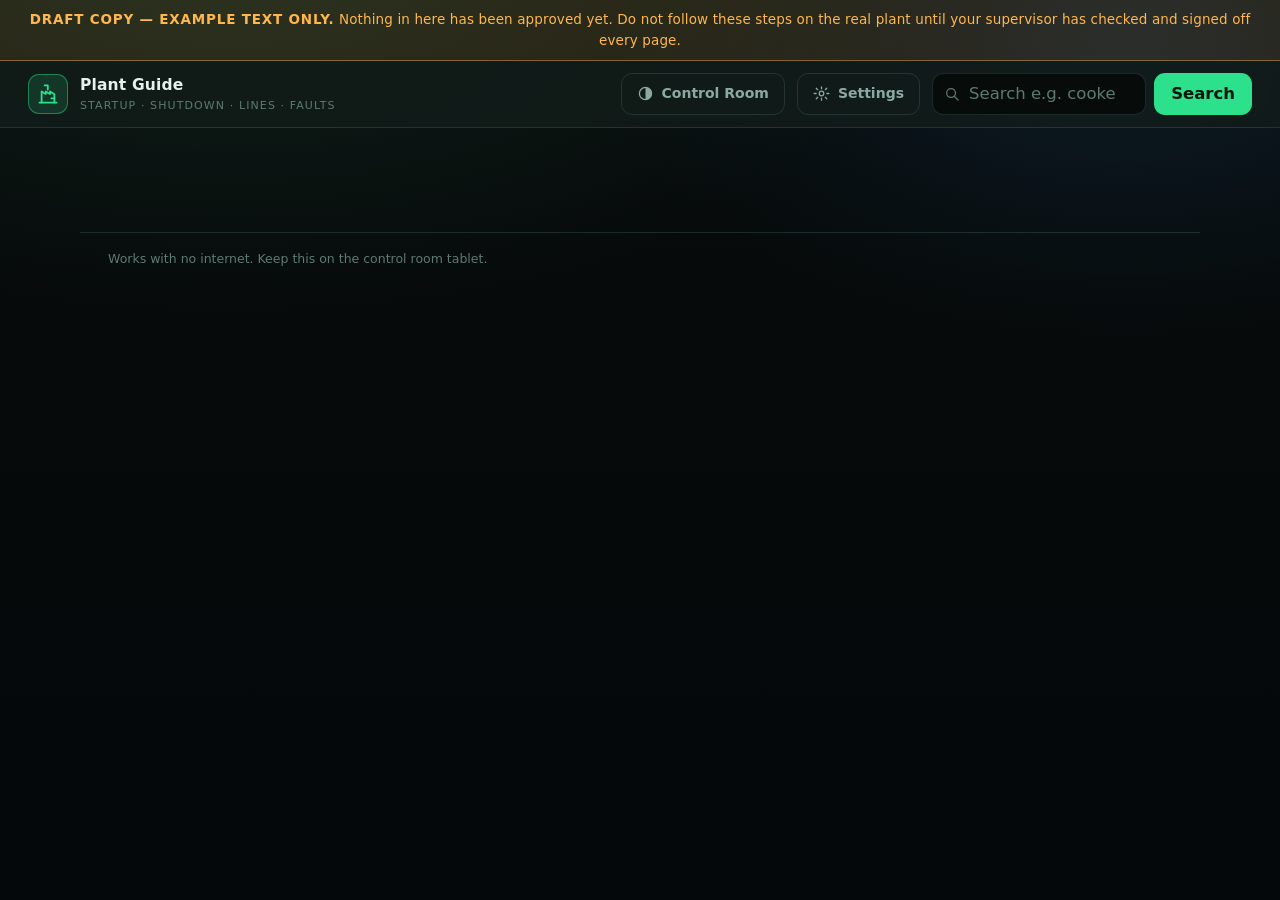
==== commit e32eeb23: "Add files via upload" ====
--- a/PLANT-GUIDE-single-file.html
+++ b/PLANT-GUIDE-single-file.html
@@ -9,7 +9,7 @@
 <meta name="apple-mobile-web-app-status-bar-style" content="black-translucent">
 <meta name="apple-mobile-web-app-title" content="Plant Guide">
 <title>Plant Guide — Startup, Shutdown, Lines &amp; Troubleshooting</title>
-<!-- Single-file copy. Built by build-one-file.js on 2026-10-08. Edit the folder, not this file. -->
+<!-- Single-file copy. Built by build-one-file.ps1 on 2026-10-23. Edit the folder, not this file. -->
 <link rel="icon" href="[data-uri]" type="image/svg+xml">
 <style>
 /* =============================================================
@@ -1615,9 +1615,9 @@
 /* The version that is actually installed on this device.
    Bump it with:  node tools/bump-version.js  (keeps version.json and sw.js in step) */
 window.PLANT_VERSION = {
-  version: "13",
-  built: "2026-10-08",
-  notes: "Map redesigned: machines drawn as real shapes, conveyors folded into the arrows, new Simple view. New step builder for writing the real startup and shutdown with photos."
+  version: "14",
+  built: "2026-10-23",
+  notes: "New Plant Start section with the seven real, signed-off start-up procedures (Lamb, Beef, Separator, Blood, Dryers, Hydrolyser, Milling), typed from the ATP Quality Management System sheets."
 };
 </script>
 
@@ -4313,6 +4313,156 @@
         checks: ["Treatment still running during cool-down", "Plant confirmed cold and clear before stopping fans", "Stop time recorded"]
       }
     ]
+  },
+
+  /* ===========================================================
+     PLANT START — the real, signed-off start-up procedures.
+     -----------------------------------------------------------
+     Typed word for word from the ATP Quality Management System
+     sheets the operator photographed (category "plant-start").
+     Version 1. Steps renumbered 1,2,3... (some sheets skipped
+     numbers; the missing steps are not on the sheets yet).
+     Each procedure's `doc` line carries the controlled-document
+     details so the page shows them, like the paper does.
+     =========================================================== */
+
+  {
+    id: "start-lamb",
+    category: "plant-start",
+    icon: "\u{1F411}",
+    title: "Lamb Raw Material Start Up",
+    subtitle: "Plant 1 raw material, ovine",
+    status: "approved",
+    doc: "Version 1 \u00B7 issued 25.11.2025 \u00B7 valid on 5/10/2026. Check the company intranet before use to ensure it is still current.",
+    summary: "The official Plant 1 (lamb) raw material start-up. Some step numbers were missing from the sheet; those steps are not here yet.",
+    steps: [
+      { title: "Make sure boilers are running, and the steam pressure is 700+ kPa" },
+      { title: "Press Auto Start on Plant 1 Raw material page" },
+      { title: "Start Lamb decanter" },
+      { title: "Make sure cooker is running, open the manual steam valve" },
+      { title: "Wait for the cooker's temperature to reach 85+ C before discharging" }
+    ]
+  },
+
+  {
+    id: "start-beef",
+    category: "plant-start",
+    icon: "\u{1F404}",
+    title: "Beef Raw Material Start Up",
+    subtitle: "Plant 2 raw material, beef",
+    status: "approved",
+    doc: "Version 1 \u00B7 issued 17.12.2025 \u00B7 valid on 5/10/2026. Check the company intranet before use to ensure it is still current.",
+    summary: "The official Plant 2 (beef) raw material start-up. Some step numbers were missing from the sheet; those steps are not here yet.",
+    steps: [
+      { title: "Make sure boilers are running, and the steam pressure is 700+ kPa" },
+      { title: "Press Auto Start on Plant 2 Raw material page" },
+      { title: "Start beef mincer manually" },
+      { title: "Start Beef decanter" },
+      { title: "Make sure cookers are running, open the manual steam valve" },
+      { title: "Wait for the cookers' temperatures to reach 85+ C before discharging" }
+    ]
+  },
+
+  {
+    id: "start-separator",
+    category: "plant-start",
+    icon: "\u{1F300}",
+    title: "Separator Start Up",
+    subtitle: "Tallow separator",
+    status: "approved",
+    doc: "Version 1 \u00B7 issued 17.12.2025 \u00B7 valid on 5/10/2026. Check the company intranet before use to ensure it is still current.",
+    steps: [
+      { title: "Make sure boilers are running, and the steam pressure is 700+ kPa" },
+      { title: "Make sure main steam valve and 95C system valve from main header are both open" },
+      { title: "Turn the 95C system ON. The light should turn green, wait for temps to reach 95C" },
+      { title: "Open the safety hot water valve behind the separator" },
+      { title: "Reset any alarms on alarm page before pressing start" },
+      { title: "Press START and wait for the RPMs to reach 5000" },
+      { title: "Make sure valve under the feed tank is open and the line is unblocked" },
+      { title: "Check the feed tank temp is 90+ C. Press PRODUCTION on HMI screen" },
+      { title: "Check the flow rate, check oil is physically coming out from Sep discharge. Hear for the bowl closing shooting sound" },
+      { title: "Make sure fat trap outfeed pump is ON" }
+    ]
+  },
+
+  {
+    id: "start-blood",
+    category: "plant-start",
+    icon: "\u{1FA78}",
+    title: "Blood Start Up",
+    subtitle: "Blood plant and blood decanter",
+    status: "approved",
+    doc: "Version 1 \u00B7 issued 17.12.2025 \u00B7 valid on 5/10/2026. Check the company intranet before use to ensure it is still current.",
+    steps: [
+      { title: "Make sure both boilers are running, and we have enough steam pressure 700+ kPa" },
+      { title: "On Blood Plant page, check pump and everything else is in AUTO" },
+      { title: "Press \"Blood plant Enable\" for 5 seconds. The top of the page should say \"Plant Enabled\"" },
+      { title: "Check the Alfa Laval HMI in switch room for any alarms or faults",
+        detail: "If the decanter has not started automatically, check the alarm page, reset all alarms and manually press Start for 5 seconds on the HMI screen, and wait for the decanter to reach 3300+ RPM. When the screen says Production it is ready to start." },
+      { title: "On Plant HMI, check flow and temperature readings",
+        detail: "Temperature should be 85+ C and flow should be consistent." },
+      { title: "After 5 mins, physically check all screws running and make sure dry blood is coming out of the blood decanter" }
+    ]
+  },
+
+  {
+    id: "start-dryers",
+    category: "plant-start",
+    icon: "\u{1F525}",
+    title: "Dryers Start Up",
+    subtitle: "Dryer infeed, dryers and outfeed",
+    status: "approved",
+    doc: "Version 1 \u00B7 issued 17.12.2025 \u00B7 valid on 5/10/2026. Check the company intranet before use to ensure it is still current.",
+    summary: "The official dryers start-up. Some step numbers were missing from the sheet; those steps are not here yet.",
+    steps: [
+      { title: "Touch Dryer motor icon and press AUTO" },
+      { title: "Press Dryer Infeed Auto Start on Dryer INFEED page" },
+      { title: "Check all the screws, make sure all infeed screws are running physically" },
+      { title: "Make sure all Screws and Gates on DRYER INFEED page are in AUTO" },
+      { title: "Make sure correct dryer has been selected for correct plant",
+        detail: "E.g. Dryer 1 for ovine and Dryer 2 & 3 for beef (under normal circumstances)." },
+      { title: "Make sure outfeed screws are in AUTO mode (can be checked from DRYER OUTFEED page)" },
+      { title: "Start Dryer from the milling page as well",
+        detail: "Wait for the Amps and Temp to go up to Set value and check if outfeed screw has started. Physically check the product coming out for any abnormality and report if any issue found." },
+      { title: "If outfeed not running, check if Milling has started. Refer to Milling Start-up procedure" }
+    ]
+  },
+
+  {
+    id: "start-hydrolyser",
+    category: "plant-start",
+    icon: "\u2697",
+    title: "Hydrolyser Start Up",
+    subtitle: "Hydrolyser",
+    status: "approved",
+    doc: "Version 1 \u00B7 issued 17.12.2025 \u00B7 valid on 5/10/2026. Check the company intranet before use to ensure it is still current.",
+    steps: [
+      { title: "Slightly open main steam valve, make sure condensate valve is open" },
+      { title: "After water stops and steam starts to come, close valve near main steam valve" },
+      { title: "Open main steam valve completely. Check all the screws, make sure there is no water or damp product on the screws" },
+      { title: "Open Hydrolyzer outfeed gate, select Manual then Open. Check there is no product or water inside, select back to Auto" },
+      { title: "Make sure everything on the HMI screen is in AUTO" },
+      { title: "Select desired infeed bin from Infeed page" },
+      { title: "Press \"Auto Start\" button. It should say \"Running\" now" },
+      { title: "When the temp is 65C+ it will automatically start the infeed" },
+      { title: "Visually check the product is coming out from the selected bin; if bin is empty change to another bin or stop" }
+    ]
+  },
+
+  {
+    id: "start-milling",
+    category: "plant-start",
+    icon: "\u2699",
+    title: "Milling Start Up",
+    subtitle: "Mills, screws and gates",
+    status: "approved",
+    doc: "Version 1 \u00B7 issued 17.12.2025 \u00B7 valid on 5/10/2026. Check the company intranet before use to ensure it is still current.",
+    steps: [
+      { title: "Make sure all the mill hammers and screen are in good condition before starting" },
+      { title: "Put all mills, screws and gates in AUTO. Touch on the desired bin number and select start milling" },
+      { title: "Wait for the mills to reach optimal speed and then all the screws should start automatically. Wait and ensure all screws are running normally before moving on" },
+      { title: "To reset any faults, touch reset faults or press the button on the top of the touch screen" }
+    ]
   }
 
 ];
@@ -5209,6 +5359,13 @@
   var PROC_ART = {
     "startup-plant":      "play",
     "shutdown-plant":     "stop",
+    "start-lamb":         "cooker",
+    "start-beef":         "cooker",
+    "start-separator":    "separator",
+    "start-blood":        "bloodplant",
+    "start-dryers":       "dryer",
+    "start-hydrolyser":   "evaporator",
+    "start-milling":      "mill",
     "line-intake":        "truck",
     "line-ovine":         "cooker",
     "line-mbm":           "mill",
@@ -5404,6 +5561,21 @@
     });
     h += "</div>";
 
+    /* ---- plant start: the real, signed-off start-up procedures ---- */
+    var starts = procsIn("plant-start");
+    if (starts.length) {
+      h += '<h2>Plant Start</h2>';
+      h += '<p class="lede">The official start-up procedures, step by step. Pick the one you are ' +
+           "starting.</p>";
+      h += '<div class="tile-grid">';
+      starts.forEach(function (p) {
+        h += tile("#/p/" + p.id, PROC_ART[p.id], p.icon, p.title, p.subtitle || "",
+                  { accent: accentFor("green"), tint: tintFor("green"),
+                    meta: p.steps.length + " steps" });
+      });
+      h += "</div>";
+    }
+
     /* ---- trouble + map ---- */
     h += '<h2>When you need it fast</h2><div class="tile-grid two">';
     h += tile("#/trouble", "wrench", "\u{1F527}", "Something has gone wrong",
@@ -5473,9 +5645,10 @@
                 meta: THEMES[theme].name });
     h += "</div>";
 
-    h += '<div class="callout info" style="margin-top:30px"><strong>This copy is not finished yet</strong>' +
-         "The steps you can see are examples to show the shape of the book. Go through them with " +
-         "your boss, correct them, and they become your real plant manual.</div>";
+    h += '<div class="callout info" style="margin-top:30px"><strong>Still being built</strong>' +
+         "The Plant Start procedures are the real, signed-off ones. The lines, support jobs and the " +
+         "whole-plant startup and shutdown further down are still example text to show the shape of " +
+         "the book, until they are checked with your boss.</div>";
 
     view.className = "view";
     view.innerHTML = h;
@@ -5502,6 +5675,11 @@
              "<h1>" + esc(p.title) + "</h1>" +
              '<p class="lede" style="margin:5px 0 0">' + esc(p.subtitle || "") + "</p>" +
            "</div></div>";
+
+    /* Controlled-document line, for the real signed-off procedures. */
+    if (p.doc) {
+      h += '<p class="lede" style="margin:-6px 0 18px;font-size:13px">' + esc(p.doc) + "</p>";
+    }
 
     if (p.summary) {
       h += '<div class="card"><h3>What this job is</h3><div>' + esc(p.summary) + "</div>";
@@ -8035,7 +8213,8 @@
     if (!rec) return;
     var w = window.open("", "_blank");
     if (!w) { alert("Your browser blocked the new tab."); return; }
-    w.document.write('<title>Step photo</title>' +
+    w.document.write('<title>Step photo</title>
+<!-- Single-file copy. Built by build-one-file.ps1 on 2026-10-23. Edit the folder, not this file. -->' +
       '<body style="margin:0;background:#111;display:grid;place-items:center;min-height:100vh">' +
       '<img src="' + rec.full + '" style="max-width:100%;max-height:100vh">');
     w.document.close();
@@ -8132,7 +8311,8 @@
 
     var h = "<!DOCTYPE html><html lang=\"en\"><head><meta charset=\"utf-8\">" +
       '<meta name="viewport" content="width=device-width, initial-scale=1">' +
-      "<title>" + esc2(cfg.title) + "</title><style>" +
+      "<title>" + esc2(cfg.title) + "</title>
+<!-- Single-file copy. Built by build-one-file.ps1 on 2026-10-23. Edit the folder, not this file. --><style>" +
       "body{font-family:system-ui,-apple-system,Segoe UI,Roboto,Helvetica,Arial,sans-serif;" +
       "max-width:820px;margin:0 auto;padding:28px 20px 60px;color:#16211c;line-height:1.55}" +
       "h1{font-size:26px;margin:0 0 6px}" +
